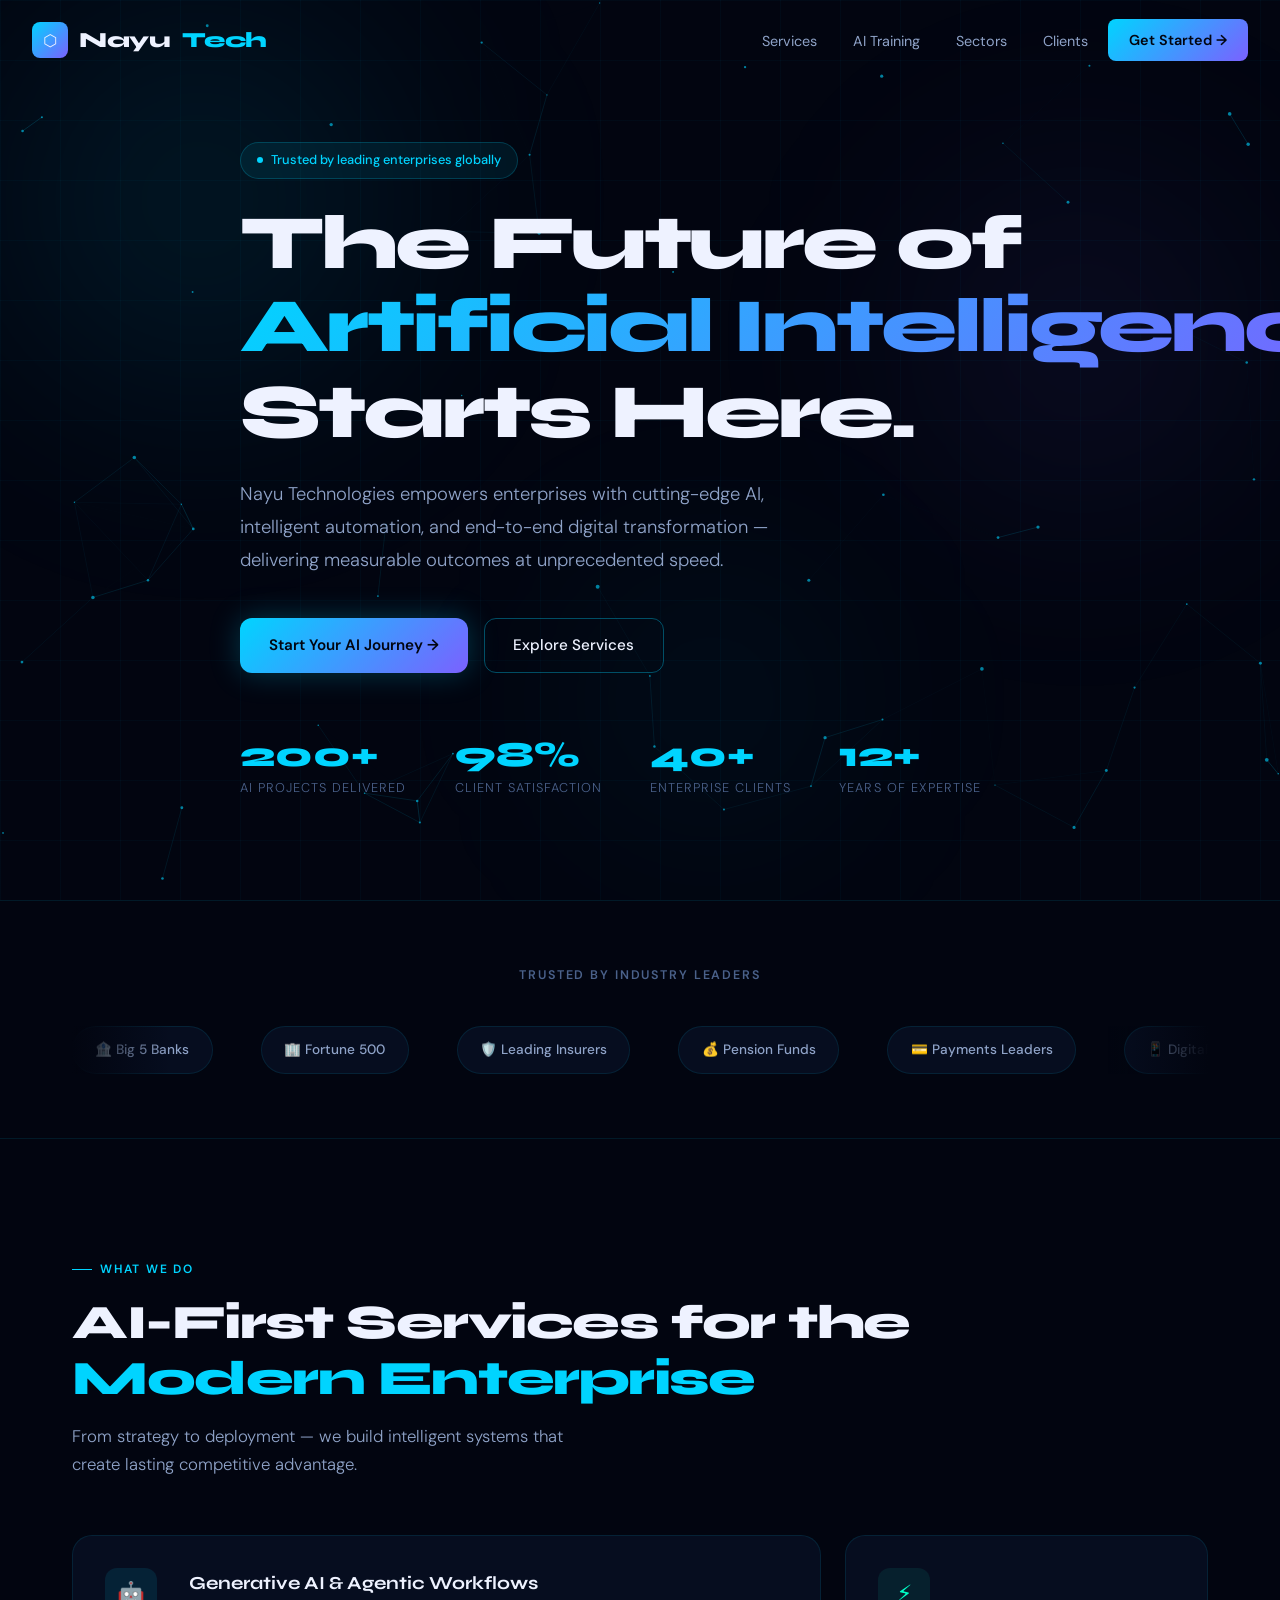
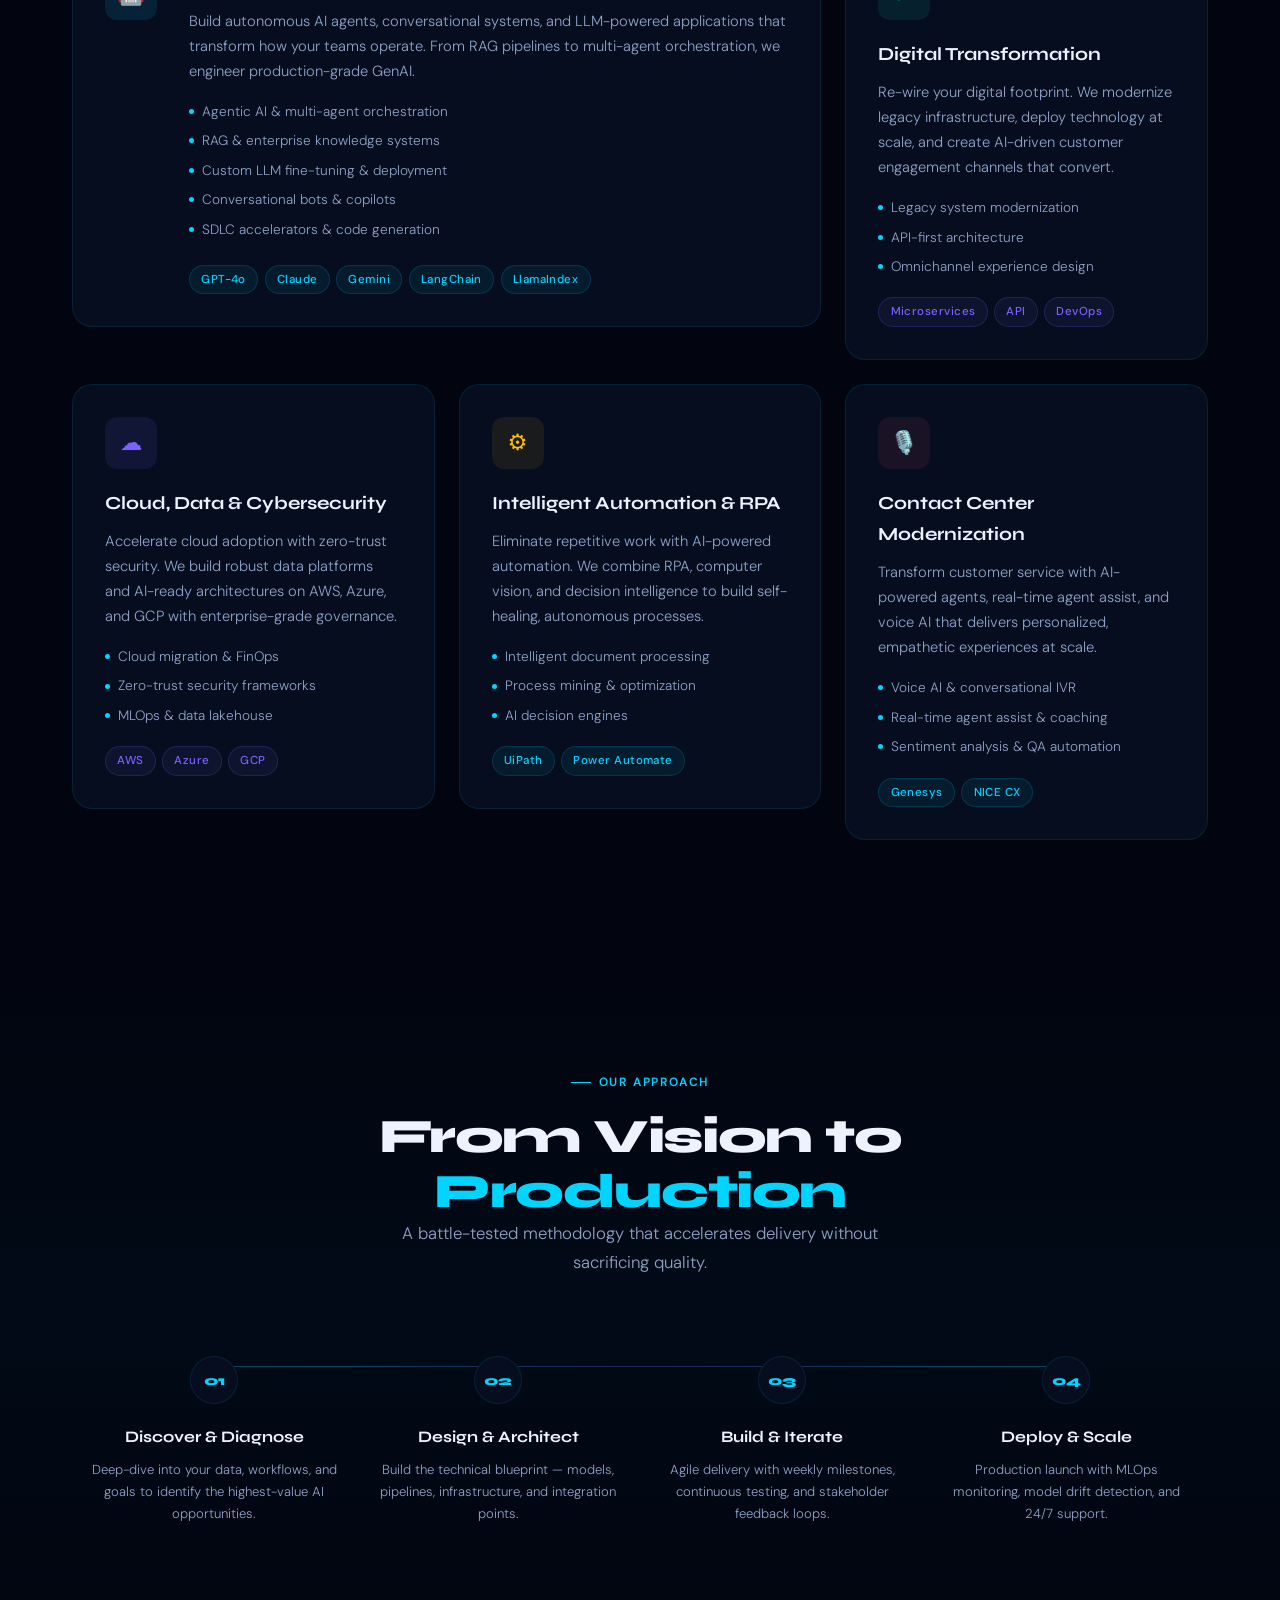
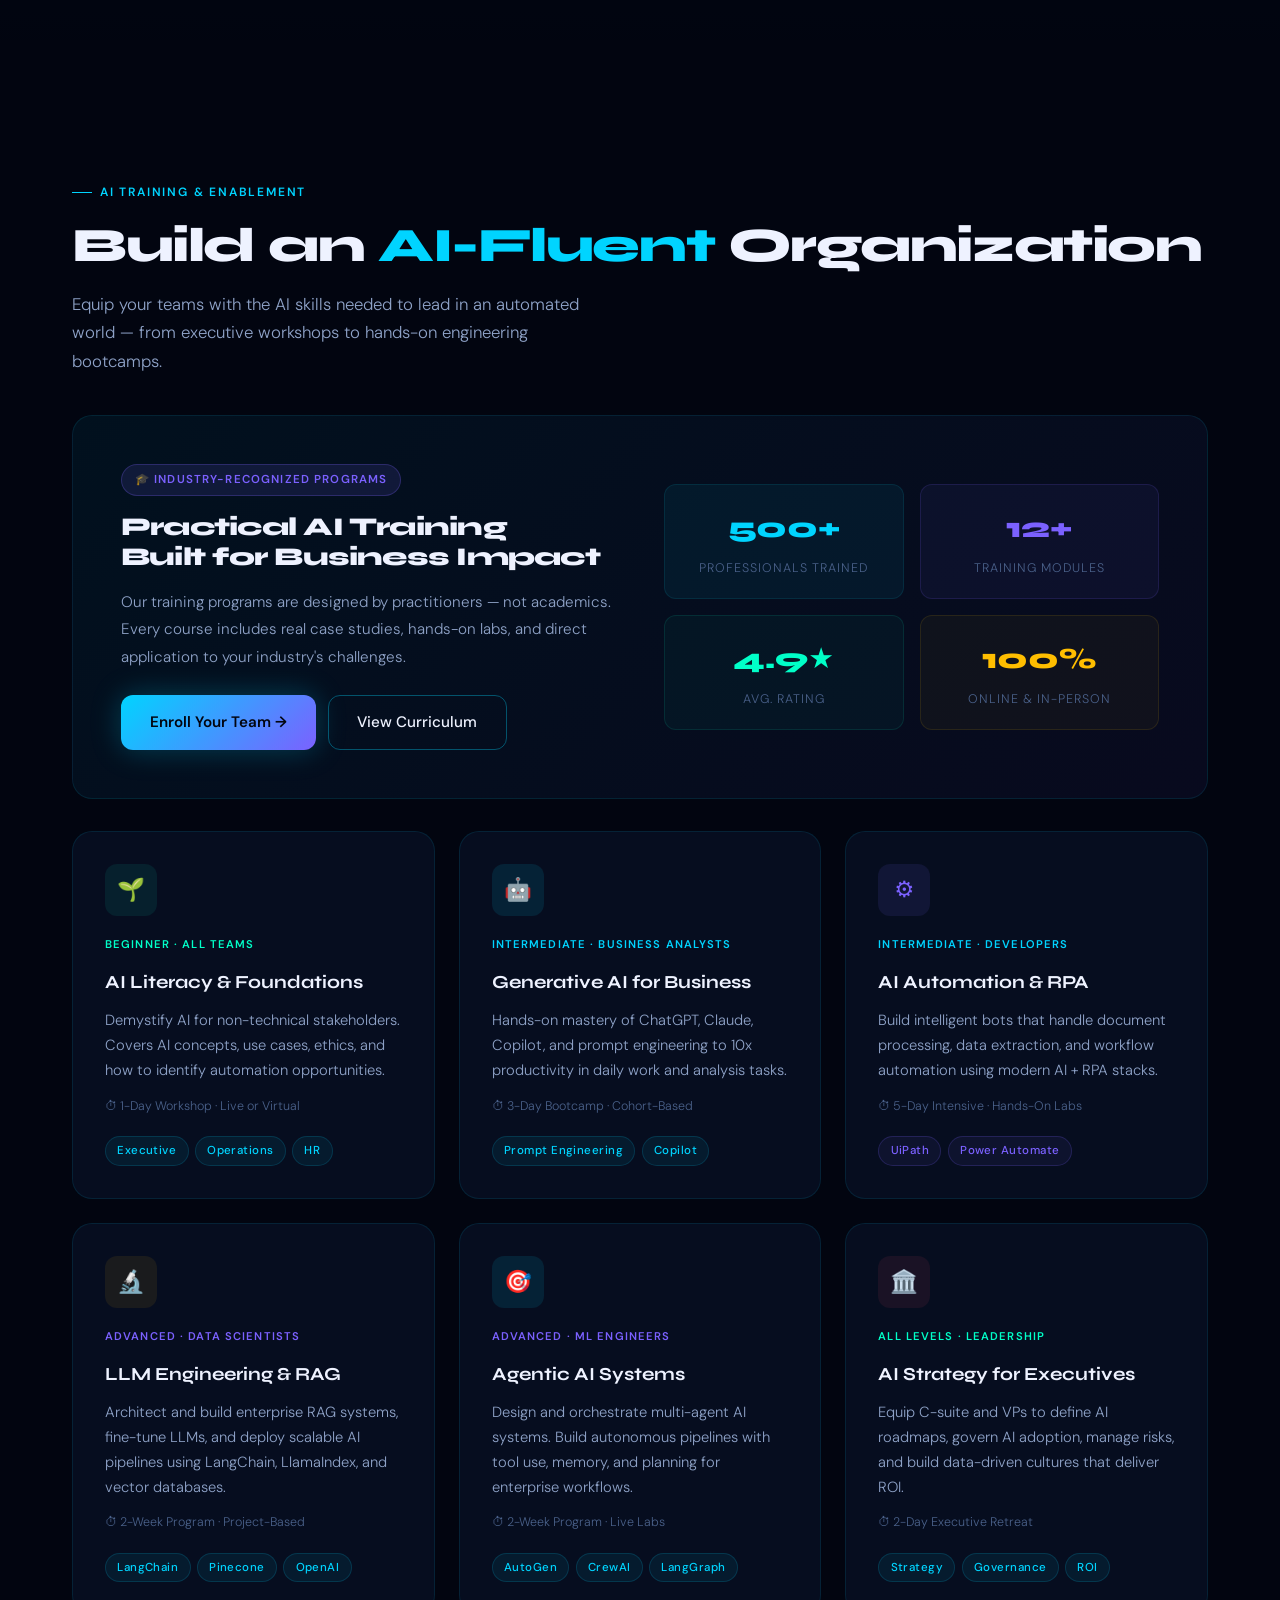
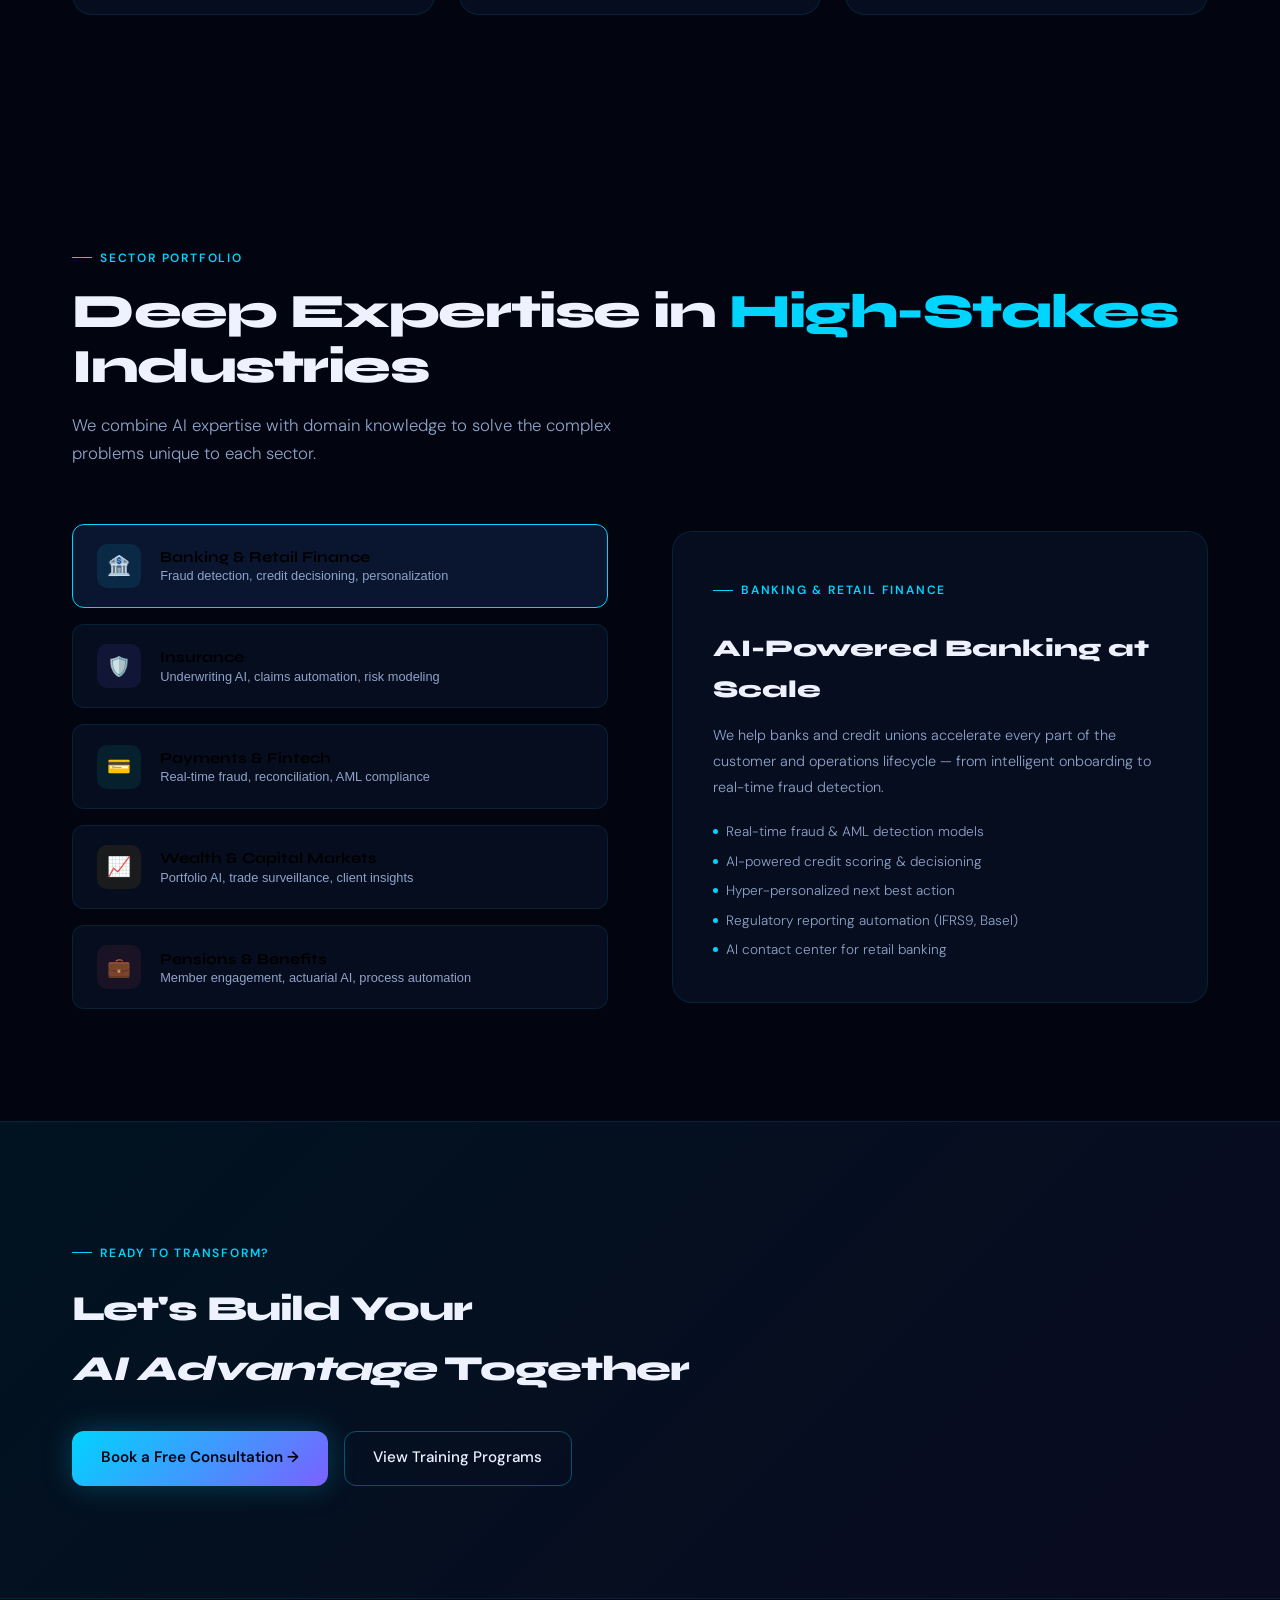
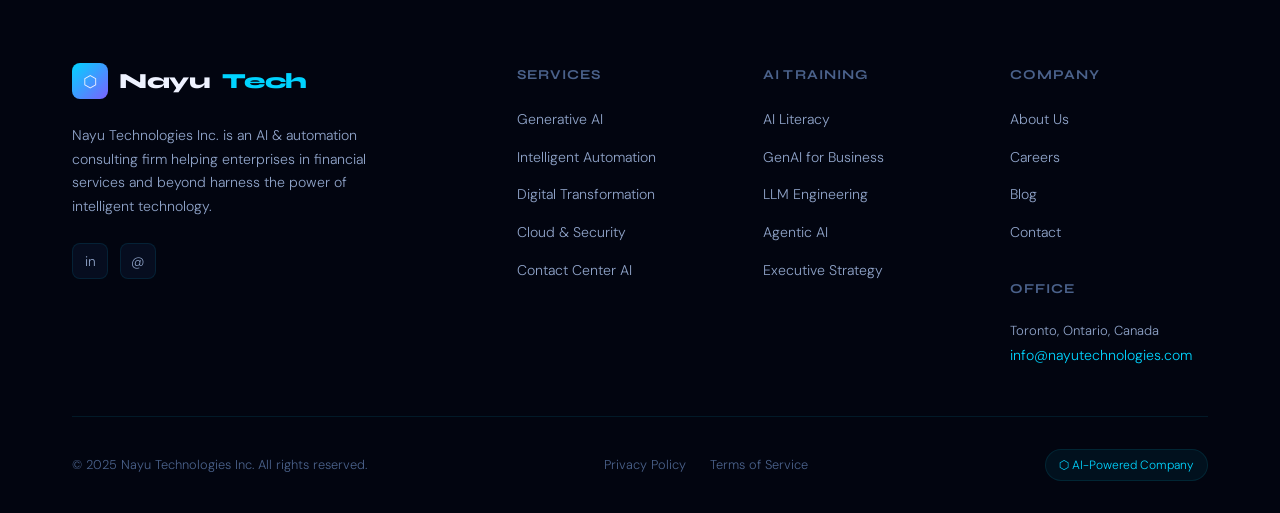
==== index.html @ dd6feed2 "Stabilize hero typewriter layout. Reserve slot width for rotating phrases, remeasure on fonts ready " ====
<!DOCTYPE html>
<html lang="en">
<head>
  <meta charset="UTF-8" />
  <meta name="viewport" content="width=device-width, initial-scale=1.0" />
  <title>Nayu Technologies Inc. — AI &amp; Automation Consulting</title>
  <meta name="description" content="Nayu Technologies Inc. — Accelerating businesses with AI, automation, and digital transformation across finance, insurance, and enterprise." />
  <link rel="preconnect" href="https://fonts.googleapis.com" />
  <link rel="preconnect" href="https://fonts.gstatic.com" crossorigin />
  <link rel="stylesheet" href="https://fonts.googleapis.com/css2?family=Syne:wght@400;600;700;800&amp;family=DM+Sans:ital,opsz,wght@0,9..40,300;0,9..40,400;0,9..40,500;1,9..40,300&amp;display=optional" />
  <link rel="stylesheet" href="css/style.css" />
  <link rel="icon" href="data:image/svg+xml,<svg xmlns='http://www.w3.org/2000/svg' viewBox='0 0 100 100'><rect width='100' height='100' rx='20' fill='%2300d4ff'/><text y='.9em' font-size='70' x='10'>N</text></svg>" />
</head>
<body>

<!-- ═══════════════ NAVBAR ═══════════════ -->
<nav class="navbar" id="navbar">
  <a href="index.html" class="nav-logo">
    <div class="nav-logo-icon">⬡</div>
    Nayu<span>Tech</span>
  </a>

  <ul class="nav-links">
    <li><a href="#services">Services</a></li>
    <li><a href="#training">AI Training</a></li>
    <li><a href="#sectors">Sectors</a></li>
    <li><a href="#clients">Clients</a></li>
    <li><a href="pages/contact.html" class="nav-cta btn">Get Started →</a></li>
  </ul>

  <div class="nav-hamburger" id="hamburger" role="button" tabindex="0" aria-label="Open menu" aria-controls="mobile-menu" aria-expanded="false">
    <span></span><span></span><span></span>
  </div>
</nav>

<!-- Mobile Menu -->
<div class="mobile-menu" id="mobile-menu" aria-hidden="true">
  <span class="mobile-close" id="mobile-close" role="button" tabindex="0" aria-label="Close menu">✕</span>
  <a href="#services">Services</a>
  <a href="#training">AI Training</a>
  <a href="#sectors">Sectors</a>
  <a href="#clients">Clients</a>
  <a href="pages/contact.html" style="color: var(--accent)">Get Started →</a>
</div>

<!-- ═══════════════ HERO ═══════════════ -->
<section class="hero" id="home">
  <canvas id="particles-canvas"></canvas>
  <div class="hero-orb hero-orb-1"></div>
  <div class="hero-orb hero-orb-2"></div>
  <div class="hero-orb hero-orb-3"></div>

  <div class="container">
    <div class="hero-content">
      <div class="hero-badge">
        <span class="hero-badge-dot"></span>
        Trusted by leading enterprises globally
      </div>

      <h1 class="hero-title">
        <span class="line">The Future of</span>
        <span class="line hero-typed-line">
          <span class="hero-typed-slot">
            <span class="gradient-text" id="typed-text">Artificial Intelligence</span>
          </span>
        </span>
        <span class="line">Starts Here.</span>
      </h1>

      <p class="hero-subtitle">
        Nayu Technologies empowers enterprises with cutting-edge AI, intelligent automation, and end-to-end digital transformation — delivering measurable outcomes at unprecedented speed.
      </p>

      <div class="hero-actions">
        <a href="pages/contact.html" class="btn btn-primary">Start Your AI Journey →</a>
        <a href="#services" class="btn btn-outline">Explore Services</a>
      </div>

      <div class="hero-stats">
        <div>
          <div class="hero-stat-value" data-count="200+">0</div>
          <div class="hero-stat-label">AI Projects Delivered</div>
        </div>
        <div>
          <div class="hero-stat-value" data-count="98%">0</div>
          <div class="hero-stat-label">Client Satisfaction</div>
        </div>
        <div>
          <div class="hero-stat-value" data-count="40+">0</div>
          <div class="hero-stat-label">Enterprise Clients</div>
        </div>
        <div>
          <div class="hero-stat-value" data-count="12+">0</div>
          <div class="hero-stat-label">Years of Expertise</div>
        </div>
      </div>
    </div>
  </div>
</section>

<!-- ═══════════════ CLIENTS MARQUEE ═══════════════ -->
<section class="clients-section" id="clients">
  <div class="container">
    <p class="clients-label">Trusted by industry leaders</p>
    <div class="clients-track-wrapper">
      <div class="clients-track">
        <div class="client-pill">🏦 Big 5 Banks</div>
        <div class="client-pill">🏢 Fortune 500</div>
        <div class="client-pill">🛡️ Leading Insurers</div>
        <div class="client-pill">💰 Pension Funds</div>
        <div class="client-pill">💳 Payments Leaders</div>
        <div class="client-pill">📱 Digital Banks</div>
        <div class="client-pill">📈 Capital Markets</div>
        <div class="client-pill">🌐 Wealth Managers</div>
        <!-- Duplicate for infinite loop -->
        <div class="client-pill">🏦 Big 5 Banks</div>
        <div class="client-pill">🏢 Fortune 500</div>
        <div class="client-pill">🛡️ Leading Insurers</div>
        <div class="client-pill">💰 Pension Funds</div>
        <div class="client-pill">💳 Payments Leaders</div>
        <div class="client-pill">📱 Digital Banks</div>
        <div class="client-pill">📈 Capital Markets</div>
        <div class="client-pill">🌐 Wealth Managers</div>
      </div>
    </div>
  </div>
</section>

<!-- ═══════════════ SERVICES ═══════════════ -->
<section class="section-pad" id="services">
  <div class="container">
    <div class="reveal">
      <div class="section-label">What We Do</div>
      <h2 class="section-title">AI-First Services for the<br><em>Modern Enterprise</em></h2>
      <p class="section-sub">From strategy to deployment — we build intelligent systems that create lasting competitive advantage.</p>
    </div>

    <div class="services-grid">

      <!-- Generative AI — wide -->
      <div class="card service-card-wide reveal reveal-delay-1">
        <div class="card-icon card-icon-blue">🤖</div>
        <div class="card-content">
          <h3>Generative AI &amp; Agentic Workflows</h3>
          <p>Build autonomous AI agents, conversational systems, and LLM-powered applications that transform how your teams operate. From RAG pipelines to multi-agent orchestration, we engineer production-grade GenAI.</p>
          <div class="service-features">
            <div class="service-feature">Agentic AI &amp; multi-agent orchestration</div>
            <div class="service-feature">RAG &amp; enterprise knowledge systems</div>
            <div class="service-feature">Custom LLM fine-tuning &amp; deployment</div>
            <div class="service-feature">Conversational bots &amp; copilots</div>
            <div class="service-feature">SDLC accelerators &amp; code generation</div>
          </div>
          <div class="card-tags" style="margin-top:1.5rem">
            <span class="tag">GPT-4o</span>
            <span class="tag">Claude</span>
            <span class="tag">Gemini</span>
            <span class="tag">LangChain</span>
            <span class="tag">LlamaIndex</span>
          </div>
        </div>
      </div>

      <!-- Digital Transformation -->
      <div class="card service-card-main reveal reveal-delay-2">
        <div class="card-icon card-icon-teal">⚡</div>
        <h3>Digital Transformation</h3>
        <p>Re-wire your digital footprint. We modernize legacy infrastructure, deploy technology at scale, and create AI-driven customer engagement channels that convert.</p>
        <div class="service-features" style="margin-top:1rem">
          <div class="service-feature">Legacy system modernization</div>
          <div class="service-feature">API-first architecture</div>
          <div class="service-feature">Omnichannel experience design</div>
        </div>
        <div class="card-tags">
          <span class="tag tag-purple">Microservices</span>
          <span class="tag tag-purple">API</span>
          <span class="tag tag-purple">DevOps</span>
        </div>
      </div>

      <!-- Cloud & Cybersecurity -->
      <div class="card service-card-main reveal reveal-delay-1">
        <div class="card-icon card-icon-purple">☁️</div>
        <h3>Cloud, Data &amp; Cybersecurity</h3>
        <p>Accelerate cloud adoption with zero-trust security. We build robust data platforms and AI-ready architectures on AWS, Azure, and GCP with enterprise-grade governance.</p>
        <div class="service-features" style="margin-top:1rem">
          <div class="service-feature">Cloud migration &amp; FinOps</div>
          <div class="service-feature">Zero-trust security frameworks</div>
          <div class="service-feature">MLOps &amp; data lakehouse</div>
        </div>
        <div class="card-tags">
          <span class="tag tag-purple">AWS</span>
          <span class="tag tag-purple">Azure</span>
          <span class="tag tag-purple">GCP</span>
        </div>
      </div>

      <!-- Intelligent Automation -->
      <div class="card service-card-main reveal reveal-delay-2">
        <div class="card-icon card-icon-gold">⚙️</div>
        <h3>Intelligent Automation &amp; RPA</h3>
        <p>Eliminate repetitive work with AI-powered automation. We combine RPA, computer vision, and decision intelligence to build self-healing, autonomous processes.</p>
        <div class="service-features" style="margin-top:1rem">
          <div class="service-feature">Intelligent document processing</div>
          <div class="service-feature">Process mining &amp; optimization</div>
          <div class="service-feature">AI decision engines</div>
        </div>
        <div class="card-tags">
          <span class="tag">UiPath</span>
          <span class="tag">Power Automate</span>
        </div>
      </div>

      <!-- Contact Center -->
      <div class="card service-card-main reveal reveal-delay-3">
        <div class="card-icon card-icon-red">🎙️</div>
        <h3>Contact Center Modernization</h3>
        <p>Transform customer service with AI-powered agents, real-time agent assist, and voice AI that delivers personalized, empathetic experiences at scale.</p>
        <div class="service-features" style="margin-top:1rem">
          <div class="service-feature">Voice AI &amp; conversational IVR</div>
          <div class="service-feature">Real-time agent assist &amp; coaching</div>
          <div class="service-feature">Sentiment analysis &amp; QA automation</div>
        </div>
        <div class="card-tags">
          <span class="tag">Genesys</span>
          <span class="tag">NICE CX</span>
        </div>
      </div>

    </div>
  </div>
</section>

<!-- ═══════════════ HOW WE WORK ═══════════════ -->
<section class="section-pad" style="background: linear-gradient(180deg, transparent, rgba(0,212,255,0.03), transparent);">
  <div class="container">
    <div class="reveal" style="text-align:center; max-width:600px; margin:0 auto;">
      <div class="section-label">Our Approach</div>
      <h2 class="section-title">From Vision to <em>Production</em></h2>
      <p class="section-sub" style="margin:0 auto">A battle-tested methodology that accelerates delivery without sacrificing quality.</p>
    </div>

    <div class="process-steps">
      <div class="process-step reveal reveal-delay-1">
        <div class="process-num">01</div>
        <h4>Discover &amp; Diagnose</h4>
        <p>Deep-dive into your data, workflows, and goals to identify the highest-value AI opportunities.</p>
      </div>
      <div class="process-step reveal reveal-delay-2">
        <div class="process-num">02</div>
        <h4>Design &amp; Architect</h4>
        <p>Build the technical blueprint — models, pipelines, infrastructure, and integration points.</p>
      </div>
      <div class="process-step reveal reveal-delay-3">
        <div class="process-num">03</div>
        <h4>Build &amp; Iterate</h4>
        <p>Agile delivery with weekly milestones, continuous testing, and stakeholder feedback loops.</p>
      </div>
      <div class="process-step reveal reveal-delay-4">
        <div class="process-num">04</div>
        <h4>Deploy &amp; Scale</h4>
        <p>Production launch with MLOps monitoring, model drift detection, and 24/7 support.</p>
      </div>
    </div>
  </div>
</section>

<!-- ═══════════════ AI TRAINING ═══════════════ -->
<section class="section-pad" id="training">
  <div class="container">
    <div class="reveal">
      <div class="section-label">AI Training &amp; Enablement</div>
      <h2 class="section-title">Build an <em>AI-Fluent</em> Organization</h2>
      <p class="section-sub">Equip your teams with the AI skills needed to lead in an automated world — from executive workshops to hands-on engineering bootcamps.</p>
    </div>

    <div class="training-hero reveal" style="margin-top:2.5rem">
      <div>
        <div class="training-tag">🎓 Industry-Recognized Programs</div>
        <h3 style="font-family: var(--font-display); font-size: 1.6rem; font-weight: 800; line-height: 1.2; letter-spacing: -0.03em; margin-bottom: 1rem;">
          Practical AI Training<br>Built for Business Impact
        </h3>
        <p style="color: var(--text-secondary); font-size: 0.95rem; line-height: 1.8;">
          Our training programs are designed by practitioners — not academics. Every course includes real case studies, hands-on labs, and direct application to your industry's challenges.
        </p>
        <div style="margin-top:1.5rem; display:flex; gap:0.75rem; flex-wrap:wrap;">
          <a href="pages/contact.html" class="btn btn-primary">Enroll Your Team →</a>
          <a href="pages/training.html" class="btn btn-outline">View Curriculum</a>
        </div>
      </div>
      <div>
        <div style="display:grid; grid-template-columns:1fr 1fr; gap:1rem;">
          <div style="background:rgba(0,212,255,0.06); border:1px solid var(--border); border-radius:12px; padding:1.2rem; text-align:center;">
            <div style="font-size:1.8rem; font-family:var(--font-display); font-weight:800; color:var(--accent);">500+</div>
            <div style="font-size:0.78rem; color:var(--text-dim); text-transform:uppercase; letter-spacing:0.08em; margin-top:0.3rem;">Professionals Trained</div>
          </div>
          <div style="background:rgba(123,97,255,0.06); border:1px solid rgba(123,97,255,0.15); border-radius:12px; padding:1.2rem; text-align:center;">
            <div style="font-size:1.8rem; font-family:var(--font-display); font-weight:800; color:var(--accent-2);">12+</div>
            <div style="font-size:0.78rem; color:var(--text-dim); text-transform:uppercase; letter-spacing:0.08em; margin-top:0.3rem;">Training Modules</div>
          </div>
          <div style="background:rgba(0,255,200,0.04); border:1px solid rgba(0,255,200,0.1); border-radius:12px; padding:1.2rem; text-align:center;">
            <div style="font-size:1.8rem; font-family:var(--font-display); font-weight:800; color:#00ffc8;">4.9★</div>
            <div style="font-size:0.78rem; color:var(--text-dim); text-transform:uppercase; letter-spacing:0.08em; margin-top:0.3rem;">Avg. Rating</div>
          </div>
          <div style="background:rgba(255,190,0,0.04); border:1px solid rgba(255,190,0,0.1); border-radius:12px; padding:1.2rem; text-align:center;">
            <div style="font-size:1.8rem; font-family:var(--font-display); font-weight:800; color:#ffbe00;">100%</div>
            <div style="font-size:0.78rem; color:var(--text-dim); text-transform:uppercase; letter-spacing:0.08em; margin-top:0.3rem;">Online &amp; In-Person</div>
          </div>
        </div>
      </div>
    </div>

    <div class="training-grid">

      <div class="card training-card reveal reveal-delay-1">
        <div class="card-icon card-icon-teal">🌱</div>
        <div class="training-level level-beginner">Beginner · All Teams</div>
        <h3>AI Literacy &amp; Foundations</h3>
        <p>Demystify AI for non-technical stakeholders. Covers AI concepts, use cases, ethics, and how to identify automation opportunities.</p>
        <div class="training-duration">⏱ 1-Day Workshop · Live or Virtual</div>
        <div class="card-tags">
          <span class="tag">Executive</span>
          <span class="tag">Operations</span>
          <span class="tag">HR</span>
        </div>
      </div>

      <div class="card training-card reveal reveal-delay-2">
        <div class="card-icon card-icon-blue">🤖</div>
        <div class="training-level level-intermediate">Intermediate · Business Analysts</div>
        <h3>Generative AI for Business</h3>
        <p>Hands-on mastery of ChatGPT, Claude, Copilot, and prompt engineering to 10x productivity in daily work and analysis tasks.</p>
        <div class="training-duration">⏱ 3-Day Bootcamp · Cohort-Based</div>
        <div class="card-tags">
          <span class="tag">Prompt Engineering</span>
          <span class="tag">Copilot</span>
        </div>
      </div>

      <div class="card training-card reveal reveal-delay-3">
        <div class="card-icon card-icon-purple">⚙️</div>
        <div class="training-level level-intermediate">Intermediate · Developers</div>
        <h3>AI Automation &amp; RPA</h3>
        <p>Build intelligent bots that handle document processing, data extraction, and workflow automation using modern AI + RPA stacks.</p>
        <div class="training-duration">⏱ 5-Day Intensive · Hands-On Labs</div>
        <div class="card-tags">
          <span class="tag tag-purple">UiPath</span>
          <span class="tag tag-purple">Power Automate</span>
        </div>
      </div>

      <div class="card training-card reveal reveal-delay-1">
        <div class="card-icon card-icon-gold">🔬</div>
        <div class="training-level level-advanced">Advanced · Data Scientists</div>
        <h3>LLM Engineering &amp; RAG</h3>
        <p>Architect and build enterprise RAG systems, fine-tune LLMs, and deploy scalable AI pipelines using LangChain, LlamaIndex, and vector databases.</p>
        <div class="training-duration">⏱ 2-Week Program · Project-Based</div>
        <div class="card-tags">
          <span class="tag">LangChain</span>
          <span class="tag">Pinecone</span>
          <span class="tag">OpenAI</span>
        </div>
      </div>

      <div class="card training-card reveal reveal-delay-2">
        <div class="card-icon card-icon-blue">🎯</div>
        <div class="training-level level-advanced">Advanced · ML Engineers</div>
        <h3>Agentic AI Systems</h3>
        <p>Design and orchestrate multi-agent AI systems. Build autonomous pipelines with tool use, memory, and planning for enterprise workflows.</p>
        <div class="training-duration">⏱ 2-Week Program · Live Labs</div>
        <div class="card-tags">
          <span class="tag">AutoGen</span>
          <span class="tag">CrewAI</span>
          <span class="tag">LangGraph</span>
        </div>
      </div>

      <div class="card training-card reveal reveal-delay-3">
        <div class="card-icon card-icon-red">🏛️</div>
        <div class="training-level level-beginner">All Levels · Leadership</div>
        <h3>AI Strategy for Executives</h3>
        <p>Equip C-suite and VPs to define AI roadmaps, govern AI adoption, manage risks, and build data-driven cultures that deliver ROI.</p>
        <div class="training-duration">⏱ 2-Day Executive Retreat</div>
        <div class="card-tags">
          <span class="tag">Strategy</span>
          <span class="tag">Governance</span>
          <span class="tag">ROI</span>
        </div>
      </div>

    </div>
  </div>
</section>

<!-- ═══════════════ SECTORS ═══════════════ -->
<section class="section-pad" id="sectors">
  <div class="container">
    <div class="reveal">
      <div class="section-label">Sector Portfolio</div>
      <h2 class="section-title">Deep Expertise in <em>High-Stakes</em> Industries</h2>
      <p class="section-sub">We combine AI expertise with domain knowledge to solve the complex problems unique to each sector.</p>
    </div>

    <div class="sectors-wrapper">
      <div class="sector-list reveal reveal-delay-1">
        <button class="sector-item active" data-sector="banking" type="button" aria-controls="sector-banking">
          <div class="sector-icon card-icon-blue">🏦</div>
          <div class="sector-info">
            <h4>Banking &amp; Retail Finance</h4>
            <p>Fraud detection, credit decisioning, personalization</p>
          </div>
        </button>
        <button class="sector-item" data-sector="insurance" type="button" aria-controls="sector-insurance">
          <div class="sector-icon card-icon-purple">🛡️</div>
          <div class="sector-info">
            <h4>Insurance</h4>
            <p>Underwriting AI, claims automation, risk modeling</p>
          </div>
        </button>
        <button class="sector-item" data-sector="payments" type="button" aria-controls="sector-payments">
          <div class="sector-icon card-icon-teal">💳</div>
          <div class="sector-info">
            <h4>Payments &amp; Fintech</h4>
            <p>Real-time fraud, reconciliation, AML compliance</p>
          </div>
        </button>
        <button class="sector-item" data-sector="wealth" type="button" aria-controls="sector-wealth">
          <div class="sector-icon card-icon-gold">📈</div>
          <div class="sector-info">
            <h4>Wealth &amp; Capital Markets</h4>
            <p>Portfolio AI, trade surveillance, client insights</p>
          </div>
        </button>
        <button class="sector-item" data-sector="pension" type="button" aria-controls="sector-pension">
          <div class="sector-icon card-icon-red">💼</div>
          <div class="sector-info">
            <h4>Pensions &amp; Benefits</h4>
            <p>Member engagement, actuarial AI, process automation</p>
          </div>
        </button>
      </div>

      <div class="sector-detail reveal reveal-delay-2">
        <div class="sector-detail-content active" id="sector-banking">
          <div class="section-label">Banking &amp; Retail Finance</div>
          <h3 style="font-family:var(--font-display);font-size:1.5rem;font-weight:800;margin:0.8rem 0;">AI-Powered Banking at Scale</h3>
          <p style="color:var(--text-secondary);font-size:0.9rem;line-height:1.8;">We help banks and credit unions accelerate every part of the customer and operations lifecycle — from intelligent onboarding to real-time fraud detection.</p>
          <div class="service-features" style="margin-top:1.2rem">
            <div class="service-feature">Real-time fraud &amp; AML detection models</div>
            <div class="service-feature">AI-powered credit scoring &amp; decisioning</div>
            <div class="service-feature">Hyper-personalized next best action</div>
            <div class="service-feature">Regulatory reporting automation (IFRS9, Basel)</div>
            <div class="service-feature">AI contact center for retail banking</div>
          </div>
        </div>
        <div class="sector-detail-content" id="sector-insurance">
          <div class="section-label">Insurance</div>
          <h3 style="font-family:var(--font-display);font-size:1.5rem;font-weight:800;margin:0.8rem 0;">Smarter Underwriting &amp; Claims</h3>
          <p style="color:var(--text-secondary);font-size:0.9rem;line-height:1.8;">Transform the insurance value chain with AI that accelerates underwriting decisions, automates claims processing, and reduces loss ratios.</p>
          <div class="service-features" style="margin-top:1.2rem">
            <div class="service-feature">AI underwriting &amp; risk scoring engines</div>
            <div class="service-feature">Intelligent claims triage &amp; STP</div>
            <div class="service-feature">Document AI for policy &amp; claims docs</div>
            <div class="service-feature">Fraud detection &amp; anomaly models</div>
            <div class="service-feature">Customer self-service AI portals</div>
          </div>
        </div>
        <div class="sector-detail-content" id="sector-payments">
          <div class="section-label">Payments &amp; Fintech</div>
          <h3 style="font-family:var(--font-display);font-size:1.5rem;font-weight:800;margin:0.8rem 0;">Intelligent Payments Infrastructure</h3>
          <p style="color:var(--text-secondary);font-size:0.9rem;line-height:1.8;">From real-time payments to embedded finance — we help payment companies build the AI layer that powers next-gen financial experiences.</p>
          <div class="service-features" style="margin-top:1.2rem">
            <div class="service-feature">Real-time transaction fraud ML models</div>
            <div class="service-feature">Automated reconciliation &amp; exception mgmt</div>
            <div class="service-feature">AML transaction monitoring AI</div>
            <div class="service-feature">Smart routing optimization</div>
            <div class="service-feature">Open banking API &amp; embedded finance</div>
          </div>
        </div>
        <div class="sector-detail-content" id="sector-wealth">
          <div class="section-label">Wealth &amp; Capital Markets</div>
          <h3 style="font-family:var(--font-display);font-size:1.5rem;font-weight:800;margin:0.8rem 0;">AI-Driven Investment Intelligence</h3>
          <p style="color:var(--text-secondary);font-size:0.9rem;line-height:1.8;">Unlock alpha and operational efficiency with AI across the investment lifecycle — from research to reporting.</p>
          <div class="service-features" style="margin-top:1.2rem">
            <div class="service-feature">Portfolio analytics &amp; AI advisors</div>
            <div class="service-feature">Trade surveillance &amp; market abuse detection</div>
            <div class="service-feature">AI-generated investment research</div>
            <div class="service-feature">Client segmentation &amp; CLV models</div>
            <div class="service-feature">Regulatory &amp; compliance AI</div>
          </div>
        </div>
        <div class="sector-detail-content" id="sector-pension">
          <div class="section-label">Pensions &amp; Benefits</div>
          <h3 style="font-family:var(--font-display);font-size:1.5rem;font-weight:800;margin:0.8rem 0;">Modernizing Pension Administration</h3>
          <p style="color:var(--text-secondary);font-size:0.9rem;line-height:1.8;">Help pension funds and benefit administrators deliver better member outcomes with AI-powered engagement and process automation.</p>
          <div class="service-features" style="margin-top:1.2rem">
            <div class="service-feature">Member chatbots &amp; self-service AI</div>
            <div class="service-feature">Actuarial data &amp; AI modeling</div>
            <div class="service-feature">Benefits administration automation</div>
            <div class="service-feature">Document digitization &amp; processing</div>
            <div class="service-feature">Regulatory reporting automation</div>
          </div>
        </div>
      </div>
    </div>
  </div>
</section>

<!-- ═══════════════ CTA BAND ═══════════════ -->
<section class="cta-band section-pad">
  <div class="container">
    <div class="cta-band-inner reveal">
      <div>
        <div class="section-label">Ready to Transform?</div>
        <h2 class="cta-band-title">Let's Build Your<br><em>AI Advantage</em> Together</h2>
      </div>
      <div style="display:flex; gap:1rem; flex-wrap:wrap;">
        <a href="pages/contact.html" class="btn btn-primary">Book a Free Consultation →</a>
        <a href="pages/training.html" class="btn btn-outline">View Training Programs</a>
      </div>
    </div>
  </div>
</section>

<!-- ═══════════════ FOOTER ═══════════════ -->
<footer class="footer">
  <div class="container">
    <div class="footer-grid">
      <div class="footer-brand">
        <a href="index.html" class="nav-logo" style="margin-bottom:0.5rem; display:inline-flex">
          <div class="nav-logo-icon">⬡</div>
          Nayu<span>Tech</span>
        </a>
        <p>Nayu Technologies Inc. is an AI &amp; automation consulting firm helping enterprises in financial services and beyond harness the power of intelligent technology.</p>
        <div class="footer-social">
          <a href="https://www.linkedin.com/company/nayutech" class="social-btn" title="LinkedIn" aria-label="LinkedIn" target="_blank" rel="noopener noreferrer">in</a>
          <a href="mailto:info@nayutechnologies.com" class="social-btn" title="Email" aria-label="Email">@</a>
        </div>
      </div>

      <div class="footer-col">
        <h5>Services</h5>
        <ul>
          <li><a href="#services">Generative AI</a></li>
          <li><a href="#services">Intelligent Automation</a></li>
          <li><a href="#services">Digital Transformation</a></li>
          <li><a href="#services">Cloud &amp; Security</a></li>
          <li><a href="#services">Contact Center AI</a></li>
        </ul>
      </div>

      <div class="footer-col">
        <h5>AI Training</h5>
        <ul>
          <li><a href="pages/training.html">AI Literacy</a></li>
          <li><a href="pages/training.html">GenAI for Business</a></li>
          <li><a href="pages/training.html">LLM Engineering</a></li>
          <li><a href="pages/training.html">Agentic AI</a></li>
          <li><a href="pages/training.html">Executive Strategy</a></li>
        </ul>
      </div>

      <div class="footer-col">
        <h5>Company</h5>
        <ul>
          <li><a href="pages/contact.html">About Us</a></li>
          <li><a href="pages/contact.html">Careers</a></li>
          <li><a href="pages/training.html">Blog</a></li>
          <li><a href="pages/contact.html">Contact</a></li>
        </ul>
        <div style="margin-top:2rem">
          <h5>Office</h5>
          <p style="font-size:0.82rem; color:var(--text-secondary); line-height:1.8; margin-top:0.5rem">
            Toronto, Ontario, Canada<br>
            <a href="mailto:info@nayutechnologies.com" style="color:var(--accent)">info@nayutechnologies.com</a>
          </p>
        </div>
      </div>
    </div>

    <div class="footer-bottom">
      <span>© 2025 Nayu Technologies Inc. All rights reserved.</span>
      <div style="display:flex; gap:1.5rem;">
        <a href="pages/contact.html">Privacy Policy</a>
        <a href="pages/contact.html">Terms of Service</a>
      </div>
      <div class="footer-badge">⬡ AI-Powered Company</div>
    </div>
  </div>
</footer>

<script src="js/main.js"></script>
</body>
</html>
---- css/style.css ----
/* Web fonts load from each page <head> (preconnect + link) to avoid @import delay and reduce layout shift. */

/* ============================
   DESIGN SYSTEM
============================ */
:root {
  --bg-deep:       #020510;
  --bg-card:       #060d1f;
  --bg-card-hover: #0a1530;
  --navy:          #050d22;
  --blue-dim:      #0a1f4e;
  --accent:        #00d4ff;
  --accent-2:      #7b61ff;
  --accent-glow:   rgba(0, 212, 255, 0.18);
  --accent-2-glow: rgba(123, 97, 255, 0.18);
  --text-primary:  #eef2ff;
  --text-secondary:#8fa3c8;
  --text-dim:      #4a618a;
  --border:        rgba(0, 212, 255, 0.1);
  --border-hover:  rgba(0, 212, 255, 0.35);
  --font-display:  'Syne', system-ui, 'Segoe UI', sans-serif;
  --font-body:     'DM Sans', system-ui, 'Segoe UI', Roboto, sans-serif;
  --radius:        12px;
  --radius-lg:     20px;
  --transition:    0.35s cubic-bezier(0.4, 0, 0.2, 1);
}

/* ============================
   RESET & BASE
============================ */
*, *::before, *::after { box-sizing: border-box; margin: 0; padding: 0; }

html { scroll-behavior: smooth; font-size: 16px; }

body {
  background: var(--bg-deep);
  color: var(--text-primary);
  font-family: var(--font-body);
  font-weight: 300;
  line-height: 1.7;
  overflow-x: hidden;
}

a { text-decoration: none; color: inherit; }
img { max-width: 100%; display: block; }
ul { list-style: none; }

a:focus-visible,
button:focus-visible,
.nav-hamburger:focus-visible,
.mobile-close:focus-visible,
.sector-item:focus-visible {
  outline: 2px solid var(--accent);
  outline-offset: 3px;
}

/* ============================
   GRID NOISE BACKGROUND
============================ */
body::before {
  content: '';
  position: fixed;
  inset: 0;
  background-image:
    linear-gradient(rgba(0,212,255,0.03) 1px, transparent 1px),
    linear-gradient(90deg, rgba(0,212,255,0.03) 1px, transparent 1px);
  background-size: 60px 60px;
  pointer-events: none;
  z-index: 0;
}

/* ============================
   SCROLLBAR
============================ */
::-webkit-scrollbar { width: 5px; }
::-webkit-scrollbar-track { background: var(--bg-deep); }
::-webkit-scrollbar-thumb { background: var(--accent); border-radius: 99px; }

/* ============================
   NAVBAR
============================ */
.navbar {
  position: fixed;
  top: 0; left: 0; right: 0;
  z-index: 1000;
  padding: 1.2rem 2rem;
  display: flex;
  align-items: center;
  justify-content: space-between;
  transition: var(--transition);
}

.navbar.scrolled {
  background: rgba(2, 5, 16, 0.92);
  backdrop-filter: blur(20px);
  border-bottom: 1px solid var(--border);
  padding: 0.9rem 2rem;
}

.nav-logo {
  display: flex;
  align-items: center;
  gap: 0.7rem;
  font-family: var(--font-display);
  font-weight: 800;
  font-size: 1.35rem;
  letter-spacing: -0.02em;
}

.nav-logo-icon {
  width: 36px; height: 36px;
  background: linear-gradient(135deg, var(--accent), var(--accent-2));
  border-radius: 8px;
  display: flex;
  align-items: center;
  justify-content: center;
  font-size: 1rem;
  flex-shrink: 0;
}

.nav-logo span { color: var(--accent); }

.nav-links {
  display: flex;
  align-items: center;
  gap: 0.25rem;
}

.nav-links a {
  padding: 0.5rem 1rem;
  font-size: 0.9rem;
  font-weight: 400;
  color: var(--text-secondary);
  border-radius: 8px;
  transition: var(--transition);
  position: relative;
}

.nav-links a:hover { color: var(--text-primary); background: rgba(255,255,255,0.05); }

.nav-cta {
  background: linear-gradient(135deg, var(--accent), var(--accent-2));
  color: var(--bg-deep) !important;
  font-weight: 600 !important;
  padding: 0.55rem 1.3rem !important;
  border-radius: 8px !important;
}

.nav-cta:hover { opacity: 0.9; transform: translateY(-1px); }

.nav-hamburger {
  display: none;
  flex-direction: column;
  gap: 5px;
  cursor: pointer;
  padding: 8px;
}

.nav-hamburger span {
  display: block;
  width: 24px; height: 2px;
  background: var(--text-primary);
  border-radius: 2px;
  transition: var(--transition);
}

/* ============================
   MOBILE MENU
============================ */
.mobile-menu {
  display: none;
  position: fixed;
  inset: 0;
  background: rgba(2, 5, 16, 0.98);
  backdrop-filter: blur(20px);
  z-index: 999;
  flex-direction: column;
  align-items: center;
  justify-content: center;
  gap: 1.5rem;
}

.mobile-menu.open { display: flex; }
.mobile-menu a { font-family: var(--font-display); font-size: 1.8rem; font-weight: 700; color: var(--text-secondary); transition: var(--transition); }
.mobile-menu a:hover { color: var(--accent); }
.mobile-close { position: absolute; top: 1.5rem; right: 1.5rem; font-size: 2rem; cursor: pointer; color: var(--text-secondary); }

/* ============================
   SECTIONS
============================ */
section { position: relative; z-index: 1; }

.container {
  max-width: 1200px;
  margin: 0 auto;
  padding: 0 2rem;
}

.section-pad { padding: 7rem 0; }

.section-label {
  display: inline-flex;
  align-items: center;
  gap: 0.5rem;
  font-size: 0.75rem;
  font-weight: 600;
  letter-spacing: 0.15em;
  text-transform: uppercase;
  color: var(--accent);
  margin-bottom: 1rem;
}

.section-label::before {
  content: '';
  display: block;
  width: 20px; height: 1px;
  background: var(--accent);
}

.section-title {
  font-family: var(--font-display);
  font-size: clamp(2rem, 4vw, 3rem);
  font-weight: 800;
  line-height: 1.15;
  letter-spacing: -0.03em;
}

.section-title em { font-style: normal; color: var(--accent); }

.section-sub {
  color: var(--text-secondary);
  font-size: 1.05rem;
  max-width: 540px;
  margin-top: 1rem;
}

/* ============================
   HERO
============================ */
.hero {
  position: relative;
  box-sizing: border-box;
  display: flex;
  align-items: center;
  padding-top: 5rem;
  padding-bottom: 2.5rem;
  overflow: hidden;
  /* Fixed viewport height: svh stays stable when mobile chrome shows/hides */
  min-height: 100vh;
  min-height: 100svh;
  height: 100vh;
  height: 100svh;
}

.hero-orb {
  position: absolute;
  border-radius: 50%;
  filter: blur(100px);
  pointer-events: none;
  animation: orb-pulse 8s ease-in-out infinite;
}

.hero-orb-1 {
  width: 600px; height: 600px;
  background: radial-gradient(circle, rgba(0,212,255,0.12) 0%, transparent 70%);
  top: -100px; left: -100px;
  animation-delay: 0s;
}

.hero-orb-2 {
  width: 500px; height: 500px;
  background: radial-gradient(circle, rgba(123,97,255,0.1) 0%, transparent 70%);
  top: 10%; right: -50px;
  animation-delay: -4s;
}

.hero-orb-3 {
  width: 400px; height: 400px;
  background: radial-gradient(circle, rgba(0,212,255,0.07) 0%, transparent 70%);
  bottom: 0; left: 40%;
  animation-delay: -2s;
}

@keyframes orb-pulse {
  0%, 100% { transform: scale(1) translate(0, 0); opacity: 1; }
  50% { transform: scale(1.15) translate(20px, -20px); opacity: 0.7; }
}

.hero-content {
  position: relative;
  z-index: 2;
  max-width: 800px;
}

.hero-badge {
  display: inline-flex;
  align-items: center;
  gap: 0.5rem;
  background: rgba(0,212,255,0.08);
  border: 1px solid rgba(0,212,255,0.2);
  padding: 0.4rem 1rem;
  border-radius: 99px;
  font-size: 0.8rem;
  font-weight: 500;
  color: var(--accent);
  margin-bottom: 1.5rem;
  animation: fadeUp 0.6s ease both;
}

.hero-badge-dot {
  width: 6px; height: 6px;
  background: var(--accent);
  border-radius: 50%;
  animation: blink 1.5s ease-in-out infinite;
}

@keyframes blink { 0%, 100% { opacity: 1; } 50% { opacity: 0.2; } }

.hero-title {
  font-family: var(--font-display);
  font-size: clamp(2.8rem, 6vw, 5.2rem);
  font-weight: 800;
  line-height: 1.08;
  letter-spacing: -0.04em;
  animation: fadeUp 0.6s ease 0.1s both;
}

.hero-title .line { display: block; }

/* Reserve space for rotating hero phrase so layout does not jump */
.hero-typed-line { min-height: 1.12em; }

.hero-typed-slot {
  display: inline-block;
  max-width: 100%;
  vertical-align: top;
  white-space: nowrap;
  box-sizing: border-box;
}

.hero-title .gradient-text {
  background: linear-gradient(135deg, var(--accent) 0%, var(--accent-2) 100%);
  -webkit-background-clip: text;
  -webkit-text-fill-color: transparent;
  background-clip: text;
}

@media (max-width: 540px) {
  .hero-typed-slot {
    white-space: normal;
    min-height: 2.35em;
  }
}

.hero-subtitle {
  font-size: 1.15rem;
  color: var(--text-secondary);
  margin: 1.5rem 0 2.5rem;
  max-width: 560px;
  line-height: 1.8;
  animation: fadeUp 0.6s ease 0.2s both;
}

.hero-actions {
  display: flex;
  gap: 1rem;
  flex-wrap: wrap;
  animation: fadeUp 0.6s ease 0.3s both;
}

.hero-stats {
  display: flex;
  gap: 3rem;
  margin-top: 4rem;
  animation: fadeUp 0.6s ease 0.4s both;
}

.hero-stat-value {
  font-family: var(--font-display);
  font-size: 2.2rem;
  font-weight: 800;
  color: var(--accent);
  line-height: 1;
}

.hero-stat-label {
  font-size: 0.8rem;
  color: var(--text-dim);
  margin-top: 0.3rem;
  text-transform: uppercase;
  letter-spacing: 0.08em;
}

/* Animated neural network visual */
.hero-visual {
  position: absolute;
  right: 0;
  top: 50%;
  transform: translateY(-50%);
  width: 500px;
  height: 500px;
  z-index: 1;
  opacity: 0.6;
}

/* ============================
   BUTTONS
============================ */
.btn {
  display: inline-flex;
  align-items: center;
  gap: 0.5rem;
  padding: 0.85rem 1.8rem;
  border-radius: var(--radius);
  font-family: var(--font-body);
  font-size: 0.95rem;
  font-weight: 500;
  cursor: pointer;
  transition: var(--transition);
  border: none;
  outline: none;
}

.btn-primary {
  background: linear-gradient(135deg, var(--accent), var(--accent-2));
  color: var(--bg-deep);
  font-weight: 600;
  box-shadow: 0 0 30px rgba(0,212,255,0.25);
}

.btn-primary:hover {
  transform: translateY(-2px);
  box-shadow: 0 0 50px rgba(0,212,255,0.4);
}

.btn-outline {
  background: transparent;
  color: var(--text-primary);
  border: 1px solid var(--border-hover);
}

.btn-outline:hover {
  background: rgba(255,255,255,0.05);
  transform: translateY(-2px);
}

/* ============================
   CARDS
============================ */
.card {
  background: var(--bg-card);
  border: 1px solid var(--border);
  border-radius: var(--radius-lg);
  padding: 2rem;
  transition: var(--transition);
  position: relative;
  overflow: hidden;
}

.card::before {
  content: '';
  position: absolute;
  top: 0; left: 0; right: 0;
  height: 1px;
  background: linear-gradient(90deg, transparent, var(--accent), transparent);
  opacity: 0;
  transition: var(--transition);
}

.card:hover {
  border-color: var(--border-hover);
  background: var(--bg-card-hover);
  transform: translateY(-4px);
  box-shadow: 0 20px 60px rgba(0,0,0,0.4), 0 0 40px rgba(0,212,255,0.06);
}

.card:hover::before { opacity: 1; }

.card-icon {
  width: 52px; height: 52px;
  border-radius: 12px;
  display: flex;
  align-items: center;
  justify-content: center;
  font-size: 1.4rem;
  margin-bottom: 1.2rem;
  flex-shrink: 0;
}

.card-icon-blue  { background: rgba(0,212,255,0.1);  color: var(--accent);  }
.card-icon-purple{ background: rgba(123,97,255,0.1); color: var(--accent-2); }
.card-icon-teal  { background: rgba(0,255,200,0.08); color: #00ffc8; }
.card-icon-gold  { background: rgba(255,190,0,0.08); color: #ffbe00; }
.card-icon-red   { background: rgba(255,80,100,0.08);color: #ff5064; }

.card h3 {
  font-family: var(--font-display);
  font-size: 1.15rem;
  font-weight: 700;
  margin-bottom: 0.6rem;
}

.card p { color: var(--text-secondary); font-size: 0.92rem; line-height: 1.7; }

.card-tags {
  display: flex;
  flex-wrap: wrap;
  gap: 0.4rem;
  margin-top: 1.2rem;
}

.tag {
  background: rgba(0,212,255,0.07);
  border: 1px solid rgba(0,212,255,0.15);
  color: var(--accent);
  font-size: 0.72rem;
  padding: 0.25rem 0.7rem;
  border-radius: 99px;
  font-weight: 500;
  letter-spacing: 0.04em;
}

.tag-purple {
  background: rgba(123,97,255,0.07);
  border-color: rgba(123,97,255,0.2);
  color: var(--accent-2);
}

/* ============================
   SERVICES GRID
============================ */
.services-grid {
  display: grid;
  grid-template-columns: repeat(3, 1fr);
  gap: 1.5rem;
  margin-top: 3.5rem;
  /* Keep cards at natural content height to avoid awkward stretching
     beside the wide feature card. */
  align-items: start;
}

.service-card-main {
  grid-column: span 1;
}

.service-card-wide {
  grid-column: span 2;
  display: flex;
  gap: 2rem;
  align-items: flex-start;
}

.service-card-wide .card-content { flex: 1; }

.service-features {
  margin-top: 1rem;
  display: flex;
  flex-direction: column;
  gap: 0.4rem;
}

.service-feature {
  display: flex;
  align-items: center;
  gap: 0.5rem;
  font-size: 0.85rem;
  color: var(--text-secondary);
}

.service-feature::before {
  content: '';
  width: 5px; height: 5px;
  background: var(--accent);
  border-radius: 50%;
  flex-shrink: 0;
}

/* ============================
   PROCESS / HOW WE WORK
============================ */
.process-steps {
  display: grid;
  grid-template-columns: repeat(4, 1fr);
  gap: 0;
  margin-top: 3.5rem;
  position: relative;
}

.process-steps::before {
  content: '';
  position: absolute;
  top: 2.1rem;
  left: calc(12.5% + 1rem);
  right: calc(12.5% + 1rem);
  height: 1px;
  background: linear-gradient(90deg, var(--accent), var(--accent-2), var(--accent));
  opacity: 0.3;
}

.process-step {
  text-align: center;
  padding: 1.5rem 1rem;
  position: relative;
}

.process-num {
  width: 48px; height: 48px;
  background: var(--bg-card);
  border: 1px solid var(--border);
  border-radius: 50%;
  display: flex;
  align-items: center;
  justify-content: center;
  font-family: var(--font-display);
  font-weight: 800;
  font-size: 0.85rem;
  color: var(--accent);
  margin: 0 auto 1.2rem;
  position: relative;
  z-index: 1;
  transition: var(--transition);
}

.process-step:hover .process-num {
  background: linear-gradient(135deg, var(--accent), var(--accent-2));
  color: var(--bg-deep);
  border-color: transparent;
  box-shadow: 0 0 30px rgba(0,212,255,0.4);
}

.process-step h4 {
  font-family: var(--font-display);
  font-size: 1rem;
  font-weight: 700;
  margin-bottom: 0.5rem;
}

.process-step p { font-size: 0.82rem; color: var(--text-secondary); }

/* ============================
   TRAINING MODULE
============================ */
.training-hero {
  background: linear-gradient(135deg, rgba(0,212,255,0.06), rgba(123,97,255,0.06));
  border: 1px solid var(--border);
  border-radius: var(--radius-lg);
  padding: 3rem;
  display: grid;
  grid-template-columns: 1fr 1fr;
  gap: 3rem;
  align-items: center;
  margin-bottom: 2rem;
}

.training-tag {
  display: inline-flex;
  align-items: center;
  gap: 0.4rem;
  background: rgba(123,97,255,0.12);
  border: 1px solid rgba(123,97,255,0.25);
  color: var(--accent-2);
  font-size: 0.72rem;
  font-weight: 600;
  letter-spacing: 0.1em;
  text-transform: uppercase;
  padding: 0.3rem 0.8rem;
  border-radius: 99px;
  margin-bottom: 1rem;
}

.training-grid {
  display: grid;
  grid-template-columns: repeat(3, 1fr);
  gap: 1.5rem;
  margin-top: 2rem;
}

.training-card {
  position: relative;
}

.training-level {
  font-size: 0.7rem;
  font-weight: 600;
  text-transform: uppercase;
  letter-spacing: 0.1em;
  margin-bottom: 0.8rem;
}

.level-beginner { color: #00ffc8; }
.level-intermediate { color: var(--accent); }
.level-advanced { color: var(--accent-2); }

.training-duration {
  display: flex;
  align-items: center;
  gap: 0.3rem;
  font-size: 0.78rem;
  color: var(--text-dim);
  margin-top: 0.8rem;
}

/* ============================
   SECTORS
============================ */
.sectors-wrapper {
  display: grid;
  grid-template-columns: 1fr 1fr;
  gap: 4rem;
  align-items: center;
  margin-top: 3.5rem;
}

.sector-list { display: flex; flex-direction: column; gap: 1rem; }

.sector-item {
  display: flex;
  align-items: center;
  gap: 1.2rem;
  padding: 1.2rem 1.5rem;
  background: var(--bg-card);
  border: 1px solid var(--border);
  border-radius: var(--radius);
  cursor: pointer;
  transition: var(--transition);
  width: 100%;
  text-align: left;
  appearance: none;
}

.sector-item:hover, .sector-item.active {
  border-color: var(--border-hover);
  background: var(--bg-card-hover);
}

.sector-item.active { border-color: var(--accent); }

.sector-icon {
  width: 44px; height: 44px;
  border-radius: 10px;
  display: flex;
  align-items: center;
  justify-content: center;
  font-size: 1.2rem;
  flex-shrink: 0;
}

.sector-info h4 { font-family: var(--font-display); font-size: 0.95rem; font-weight: 700; }
.sector-info p { font-size: 0.8rem; color: var(--text-secondary); margin-top: 0.15rem; }

.sector-detail {
  background: var(--bg-card);
  border: 1px solid var(--border);
  border-radius: var(--radius-lg);
  padding: 2.5rem;
  min-height: 320px;
}

.sector-detail-content { display: none; }
.sector-detail-content.active { display: block; }

/* ============================
   CLIENTS
============================ */
.clients-section {
  border-top: 1px solid var(--border);
  border-bottom: 1px solid var(--border);
  padding: 4rem 0;
}

.clients-label {
  text-align: center;
  font-size: 0.78rem;
  font-weight: 600;
  letter-spacing: 0.15em;
  text-transform: uppercase;
  color: var(--text-dim);
  margin-bottom: 2.5rem;
}

.clients-track-wrapper { overflow: hidden; position: relative; }

.clients-track-wrapper::before,
.clients-track-wrapper::after {
  content: '';
  position: absolute;
  top: 0; bottom: 0;
  width: 100px;
  z-index: 2;
}

.clients-track-wrapper::before { left: 0; background: linear-gradient(90deg, var(--bg-deep), transparent); }
.clients-track-wrapper::after  { right: 0; background: linear-gradient(-90deg, var(--bg-deep), transparent); }

.clients-track {
  display: flex;
  gap: 3rem;
  animation: scroll-left 28s linear infinite;
  width: max-content;
}

@keyframes scroll-left {
  from { transform: translateX(0); }
  to   { transform: translateX(-50%); }
}

.client-pill {
  display: flex;
  align-items: center;
  gap: 0.7rem;
  background: var(--bg-card);
  border: 1px solid var(--border);
  padding: 0.7rem 1.4rem;
  border-radius: 99px;
  white-space: nowrap;
  font-size: 0.85rem;
  font-weight: 500;
  color: var(--text-secondary);
  transition: var(--transition);
}

.client-pill:hover { border-color: var(--border-hover); color: var(--text-primary); }

/* ============================
   CTA BAND
============================ */
.cta-band {
  background: linear-gradient(135deg, rgba(0,212,255,0.07) 0%, rgba(123,97,255,0.07) 100%);
  border-top: 1px solid var(--border);
  border-bottom: 1px solid var(--border);
}

.cta-band-inner {
  display: flex;
  align-items: center;
  justify-content: space-between;
  gap: 2rem;
  flex-wrap: wrap;
}

.cta-band-title {
  font-family: var(--font-display);
  font-size: clamp(1.5rem, 3vw, 2.2rem);
  font-weight: 800;
  letter-spacing: -0.03em;
}

/* ============================
   FOOTER
============================ */
.footer {
  padding: 4rem 0 2rem;
}

.footer-grid {
  display: grid;
  grid-template-columns: 2fr 1fr 1fr 1fr;
  gap: 3rem;
  padding-bottom: 3rem;
  border-bottom: 1px solid var(--border);
}

.footer-brand p {
  color: var(--text-secondary);
  font-size: 0.88rem;
  margin: 1rem 0 1.5rem;
  max-width: 300px;
}

.footer-social {
  display: flex;
  gap: 0.75rem;
}

.social-btn {
  width: 36px; height: 36px;
  background: var(--bg-card);
  border: 1px solid var(--border);
  border-radius: 8px;
  display: flex;
  align-items: center;
  justify-content: center;
  font-size: 0.85rem;
  color: var(--text-secondary);
  transition: var(--transition);
  cursor: pointer;
}

.social-btn:hover {
  border-color: var(--border-hover);
  color: var(--accent);
  background: rgba(0,212,255,0.08);
}

.footer-col h5 {
  font-family: var(--font-display);
  font-size: 0.85rem;
  font-weight: 700;
  text-transform: uppercase;
  letter-spacing: 0.08em;
  color: var(--text-dim);
  margin-bottom: 1.2rem;
}

.footer-col ul { display: flex; flex-direction: column; gap: 0.65rem; }

.footer-col a {
  font-size: 0.88rem;
  color: var(--text-secondary);
  transition: var(--transition);
}

.footer-col a:hover { color: var(--accent); padding-left: 4px; }

.footer-bottom {
  display: flex;
  align-items: center;
  justify-content: space-between;
  padding-top: 2rem;
  font-size: 0.8rem;
  color: var(--text-dim);
  flex-wrap: wrap;
  gap: 1rem;
}

.footer-badge {
  display: flex;
  align-items: center;
  gap: 0.4rem;
  background: rgba(0,212,255,0.06);
  border: 1px solid var(--border);
  padding: 0.3rem 0.8rem;
  border-radius: 99px;
  font-size: 0.75rem;
  color: var(--accent);
}

/* ============================
   SCROLL ANIMATIONS
============================ */
.reveal {
  opacity: 0;
  transform: translateY(30px);
  transition: opacity 0.7s ease, transform 0.7s ease;
}

.reveal.visible {
  opacity: 1;
  transform: translateY(0);
}

.reveal-delay-1 { transition-delay: 0.1s; }
.reveal-delay-2 { transition-delay: 0.2s; }
.reveal-delay-3 { transition-delay: 0.3s; }
.reveal-delay-4 { transition-delay: 0.4s; }

@keyframes fadeUp {
  from { opacity: 0; transform: translateY(25px); }
  to   { opacity: 1; transform: translateY(0); }
}

/* ============================
   PARTICLES CANVAS
============================ */
#particles-canvas {
  position: absolute;
  inset: 0;
  pointer-events: none;
  z-index: 1;
}

/* ============================
   DIVIDER
============================ */
.divider {
  width: 60px; height: 3px;
  background: linear-gradient(90deg, var(--accent), var(--accent-2));
  border-radius: 99px;
  margin-top: 1.2rem;
  margin-bottom: 0.5rem;
}

/* ============================
   RESPONSIVE
============================ */
@media (max-width: 1024px) {
  .services-grid { grid-template-columns: 1fr 1fr; }
  .service-card-wide { grid-column: span 2; }
  .training-grid { grid-template-columns: 1fr 1fr; }
  .process-steps { grid-template-columns: 1fr 1fr; }
  .process-steps::before { display: none; }
  .footer-grid { grid-template-columns: 1fr 1fr; }
  .hero-visual { display: none; }
  .sectors-wrapper { grid-template-columns: 1fr; }
  .training-hero { grid-template-columns: 1fr; }
}

@media (max-width: 768px) {
  .nav-links { display: none; }
  .nav-hamburger { display: flex; }
  .services-grid { grid-template-columns: 1fr; }
  .service-card-wide { grid-column: span 1; flex-direction: column; }
  .training-grid { grid-template-columns: 1fr; }
  .process-steps { grid-template-columns: 1fr; }
  .footer-grid { grid-template-columns: 1fr; gap: 2rem; }
  .hero {
    height: auto;
    min-height: 100svh;
    min-height: 100vh;
    padding-top: 4.5rem;
    padding-bottom: 3rem;
  }
  .hero-stats { gap: 1.5rem; flex-wrap: wrap; }
  .cta-band-inner { flex-direction: column; text-align: center; }
  .footer-bottom { flex-direction: column; text-align: center; }
}

@media (max-height: 700px) {
  .hero {
    height: auto;
    min-height: 100svh;
    min-height: 100vh;
    padding-top: 4.25rem;
    padding-bottom: 2rem;
  }
  .hero-stats { margin-top: 2.5rem; }
  .hero-subtitle { margin: 1.25rem 0 2rem; }
}

@media (prefers-reduced-motion: reduce) {
  *, *::before, *::after {
    animation-duration: 0.01ms !important;
    animation-iteration-count: 1 !important;
    transition-duration: 0.01ms !important;
    scroll-behavior: auto !important;
  }
  .clients-track { animation: none !important; }
}
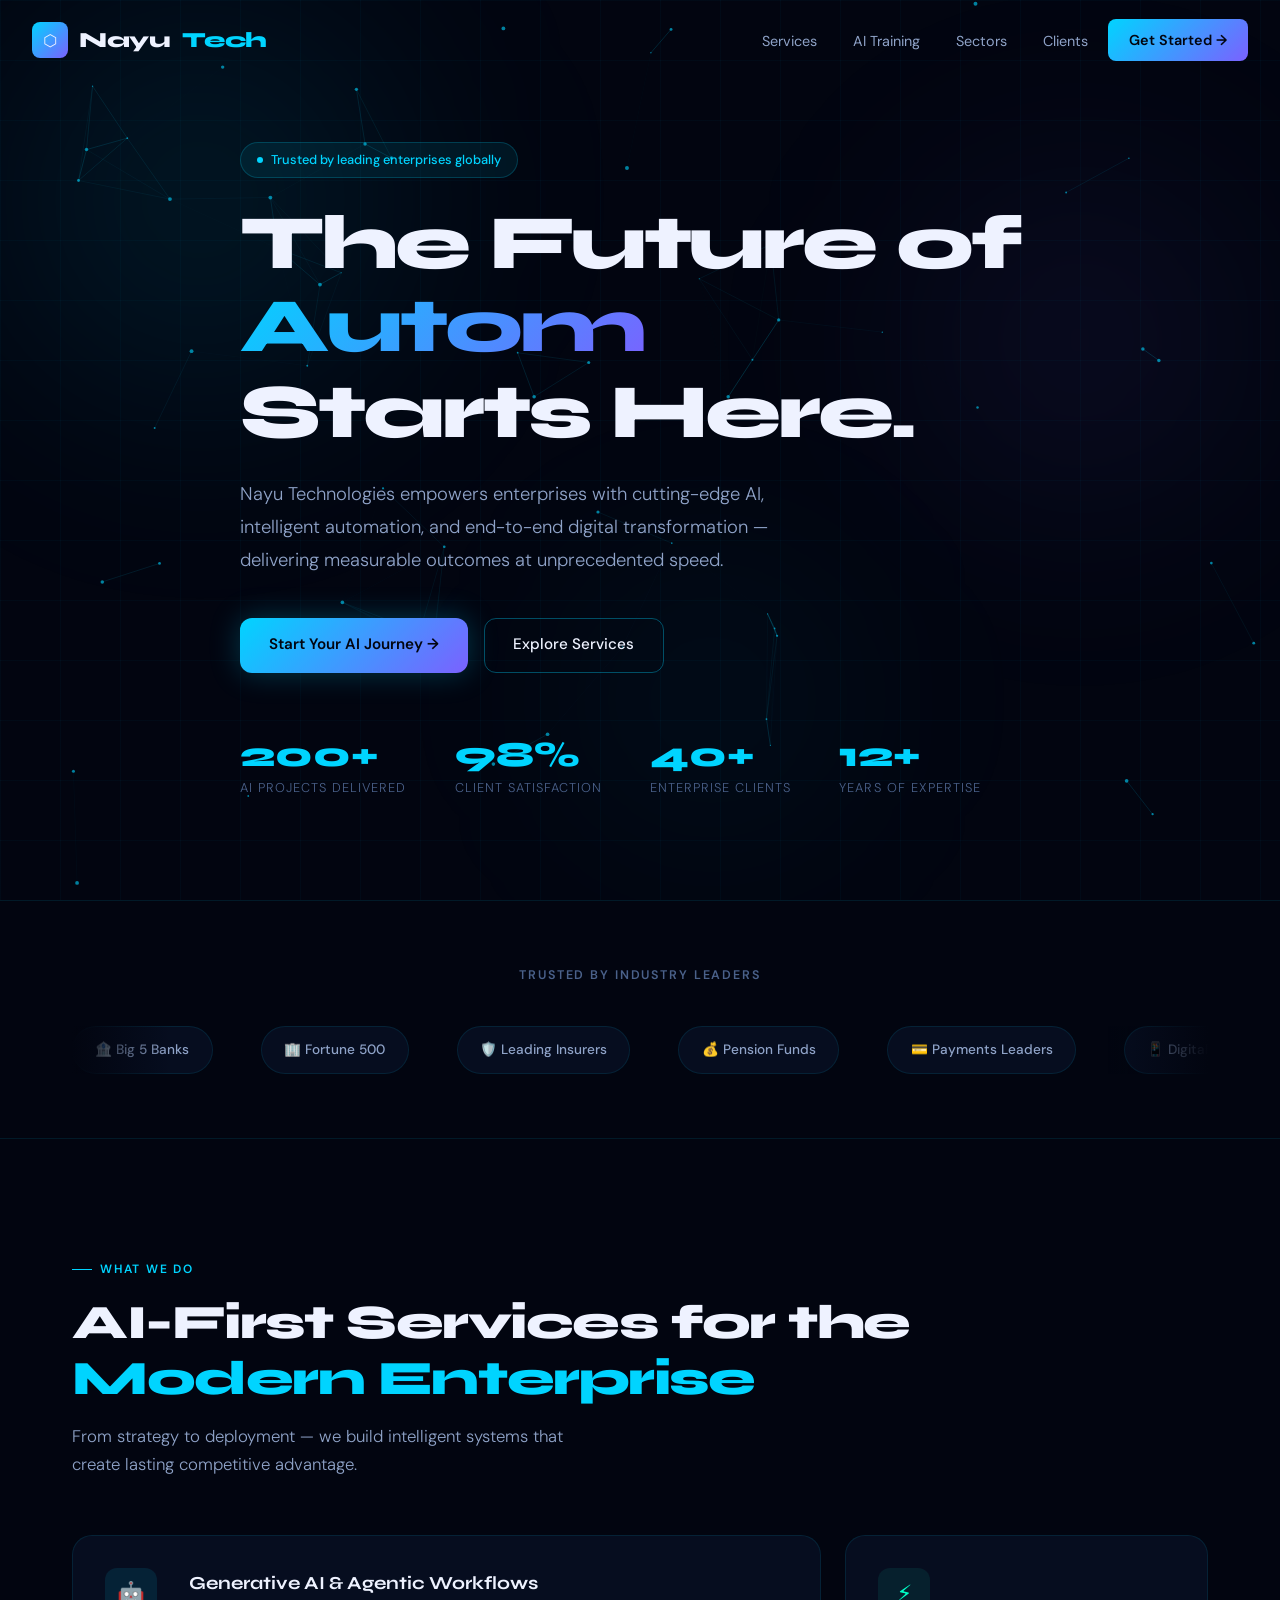
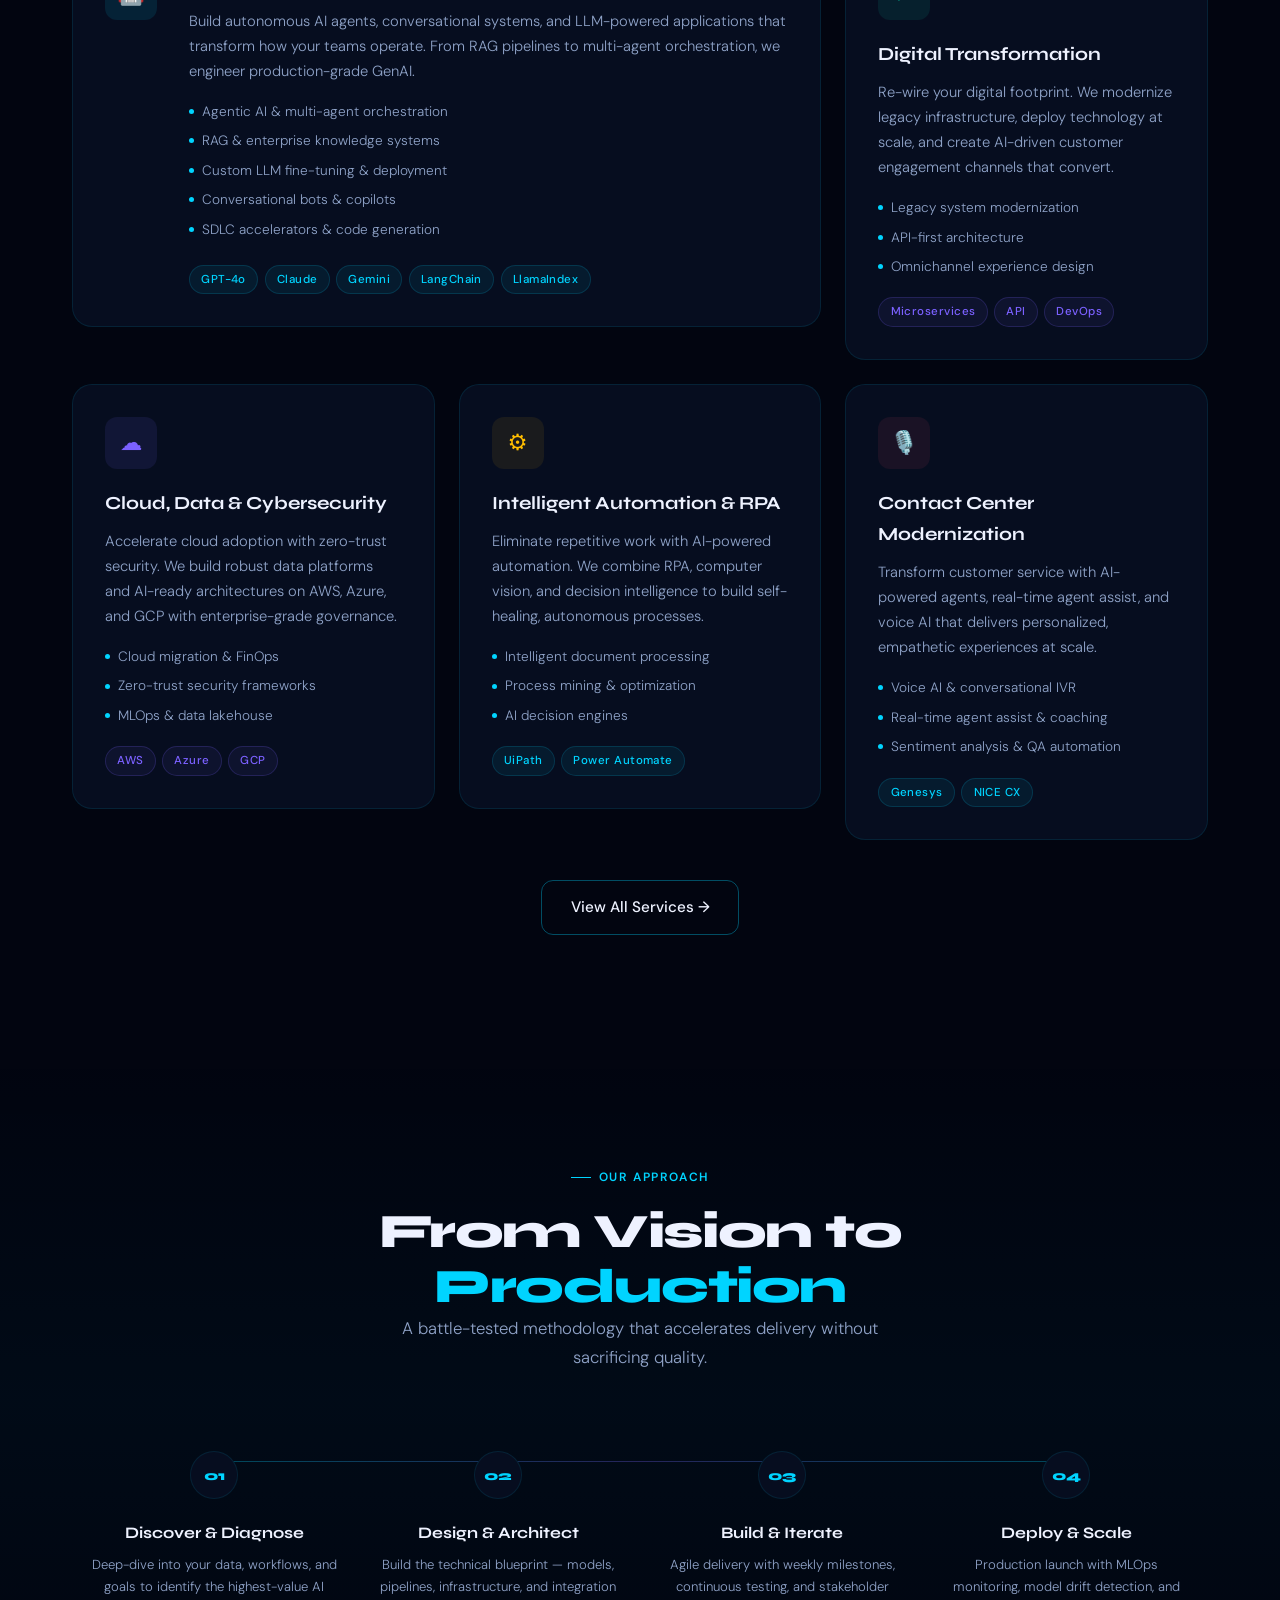
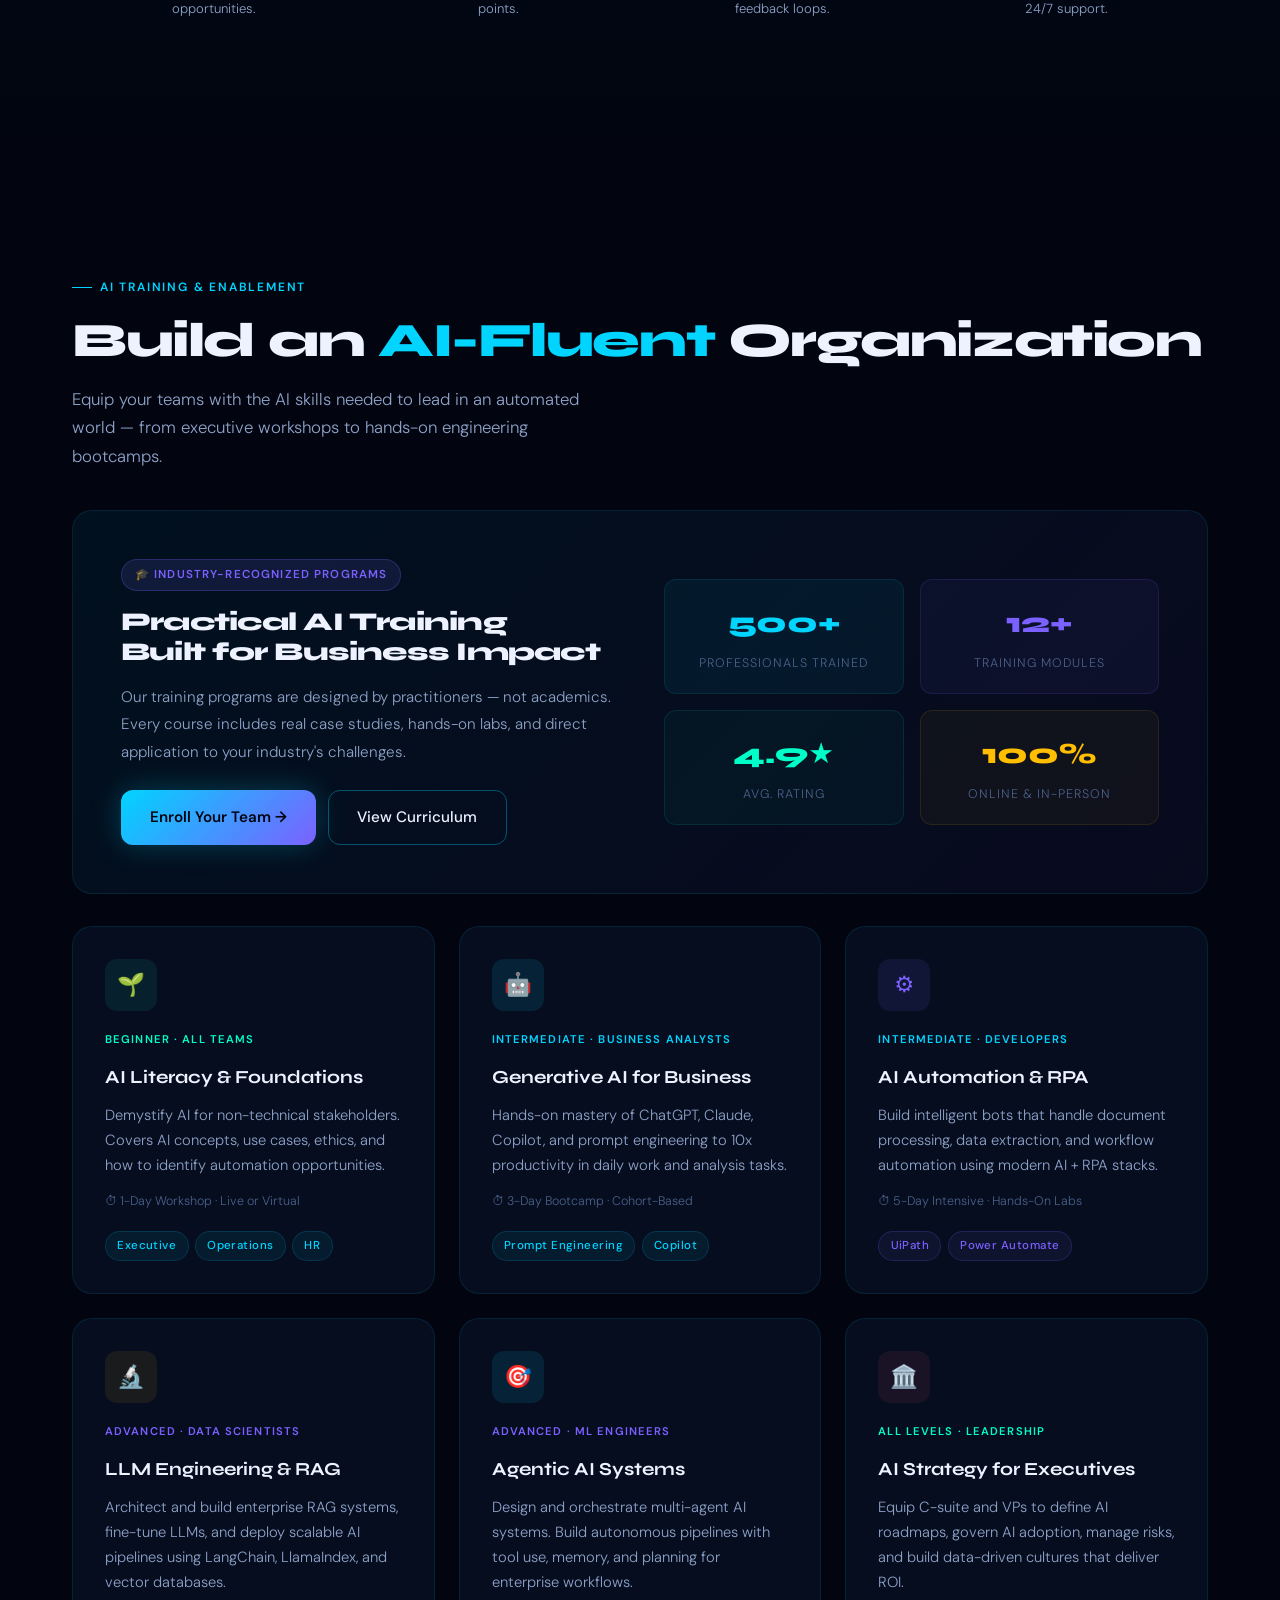
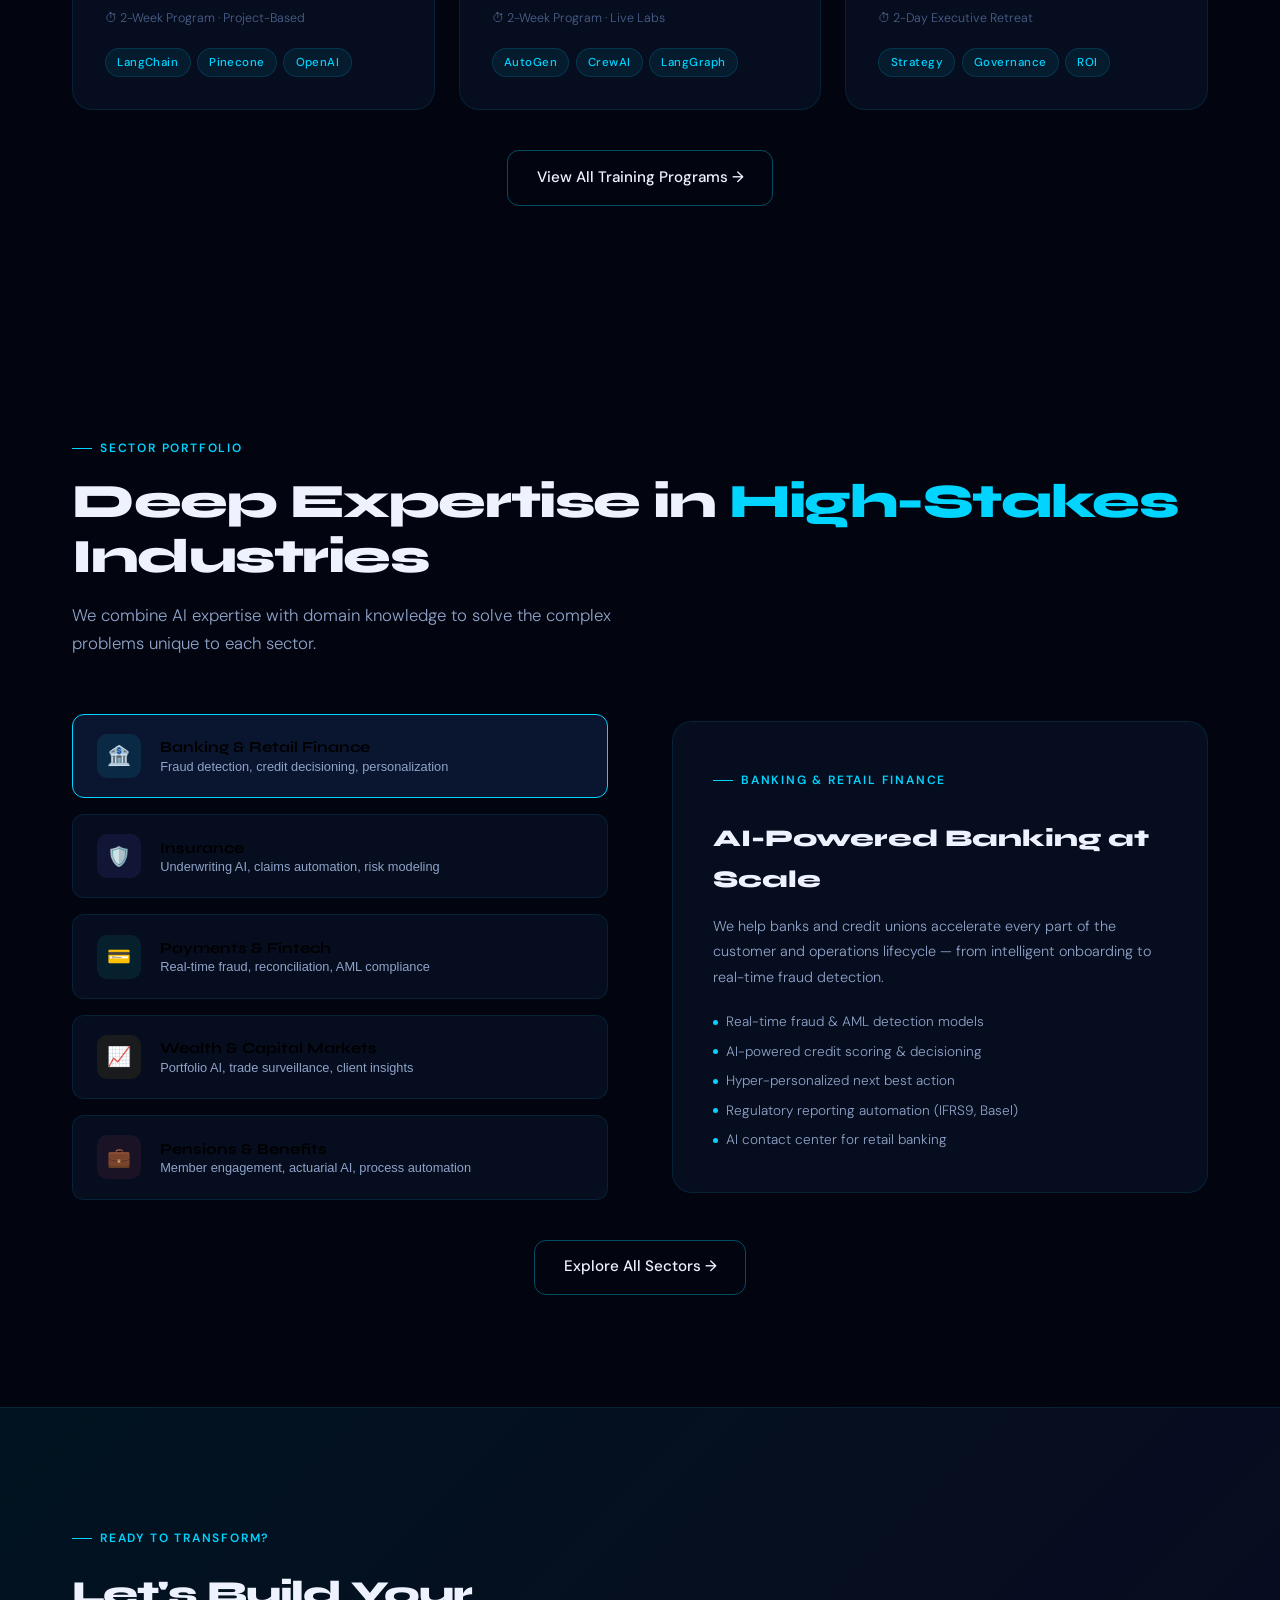
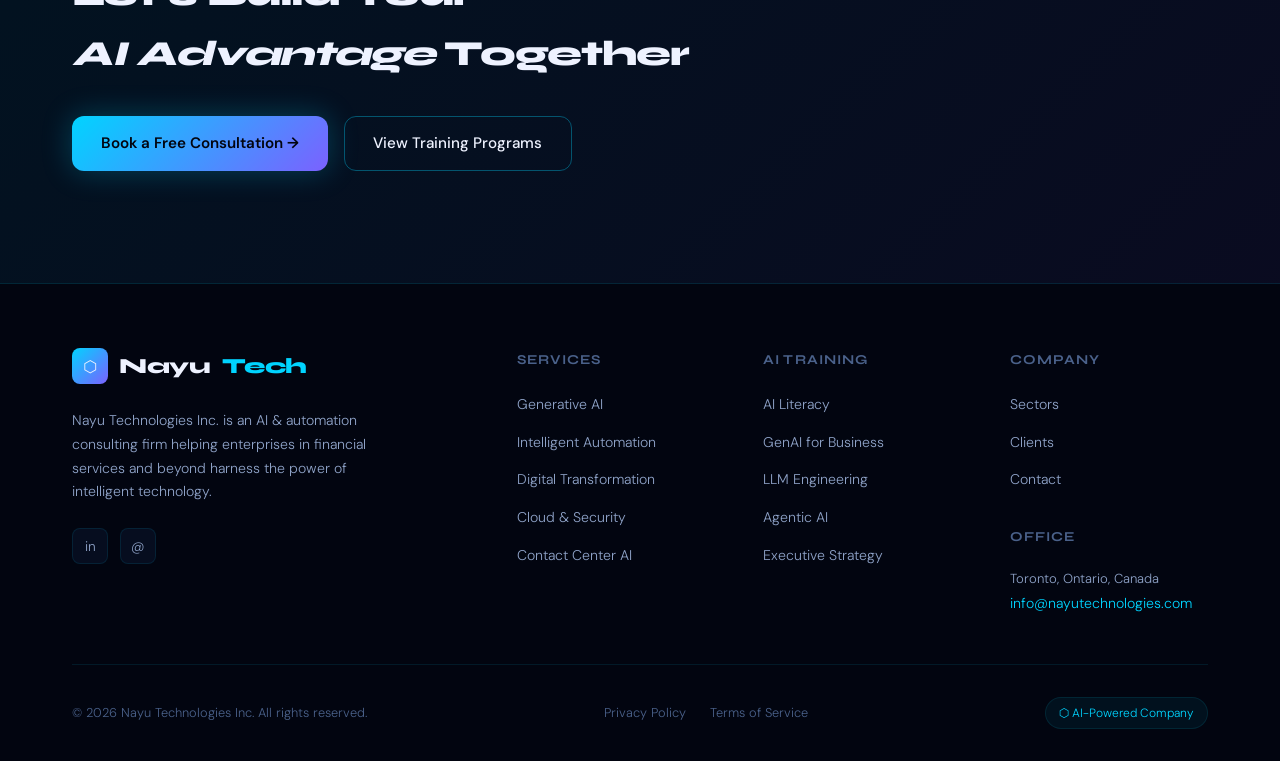
==== commit 1933fc16: "Fixing blog and multiple pages" ====
--- a/index.html
+++ b/index.html
@@ -1,15 +1,18 @@
 <!DOCTYPE html>
 <html lang="en">
 <head>
-  <meta charset="UTF-8" />
-  <meta name="viewport" content="width=device-width, initial-scale=1.0" />
-  <title>Nayu Technologies Inc. — AI &amp; Automation Consulting</title>
-  <meta name="description" content="Nayu Technologies Inc. — Accelerating businesses with AI, automation, and digital transformation across finance, insurance, and enterprise." />
-  <link rel="preconnect" href="https://fonts.googleapis.com" />
-  <link rel="preconnect" href="https://fonts.gstatic.com" crossorigin />
-  <link rel="stylesheet" href="https://fonts.googleapis.com/css2?family=Syne:wght@400;600;700;800&amp;family=DM+Sans:ital,opsz,wght@0,9..40,300;0,9..40,400;0,9..40,500;1,9..40,300&amp;display=optional" />
-  <link rel="stylesheet" href="css/style.css" />
-  <link rel="icon" href="data:image/svg+xml,<svg xmlns='http://www.w3.org/2000/svg' viewBox='0 0 100 100'><rect width='100' height='100' rx='20' fill='%2300d4ff'/><text y='.9em' font-size='70' x='10'>N</text></svg>" />
+<meta charset="UTF-8" />
+<meta name="viewport" content="width=device-width, initial-scale=1.0" />
+<title>Nayu Technologies Inc. — AI &amp; Automation Consulting</title>
+<meta name="description" content="Nayu Technologies Inc. — Accelerating businesses with AI, automation, and digital transformation across finance, insurance, and enterprise." />
+<meta property="og:title" content="Nayu Technologies Inc. — AI &amp; Automation Consulting" />
+<meta property="og:description" content="Empowering enterprises with cutting-edge AI, intelligent automation, and end-to-end digital transformation." />
+<meta property="og:type" content="website" />
+<link rel="preconnect" href="https://fonts.googleapis.com" />
+<link rel="preconnect" href="https://fonts.gstatic.com" crossorigin />
+<link rel="stylesheet" href="https://fonts.googleapis.com/css2?family=Syne:wght@400;600;700;800&amp;family=DM+Sans:ital,opsz,wght@0,9..40,300;0,9..40,400;0,9..40,500;1,9..40,300&amp;display=optional" />
+<link rel="stylesheet" href="css/style.css" />
+<link rel="icon" href="data:image/svg+xml,<svg xmlns='http://www.w3.org/2000/svg' viewBox='0 0 100 100'><rect width='100' height='100' rx='20' fill='%2300d4ff'/><text y='.9em' font-size='70' x='10'>N</text></svg>" />
 </head>
 <body>
 
@@ -19,15 +22,13 @@
     <div class="nav-logo-icon">⬡</div>
     Nayu<span>Tech</span>
   </a>
-
   <ul class="nav-links">
-    <li><a href="#services">Services</a></li>
-    <li><a href="#training">AI Training</a></li>
-    <li><a href="#sectors">Sectors</a></li>
-    <li><a href="#clients">Clients</a></li>
+    <li><a href="pages/services.html">Services</a></li>
+    <li><a href="pages/training.html">AI Training</a></li>
+    <li><a href="pages/sectors.html">Sectors</a></li>
+    <li><a href="pages/clients.html">Clients</a></li>
     <li><a href="pages/contact.html" class="nav-cta btn">Get Started →</a></li>
   </ul>
-
   <div class="nav-hamburger" id="hamburger" role="button" tabindex="0" aria-label="Open menu" aria-controls="mobile-menu" aria-expanded="false">
     <span></span><span></span><span></span>
   </div>
@@ -36,556 +37,526 @@
 <!-- Mobile Menu -->
 <div class="mobile-menu" id="mobile-menu" aria-hidden="true">
   <span class="mobile-close" id="mobile-close" role="button" tabindex="0" aria-label="Close menu">✕</span>
-  <a href="#services">Services</a>
-  <a href="#training">AI Training</a>
-  <a href="#sectors">Sectors</a>
-  <a href="#clients">Clients</a>
+  <a href="pages/services.html">Services</a>
+  <a href="pages/training.html">AI Training</a>
+  <a href="pages/sectors.html">Sectors</a>
+  <a href="pages/clients.html">Clients</a>
   <a href="pages/contact.html" style="color: var(--accent)">Get Started →</a>
 </div>
 
 <!-- ═══════════════ HERO ═══════════════ -->
 <section class="hero" id="home">
-  <canvas id="particles-canvas"></canvas>
-  <div class="hero-orb hero-orb-1"></div>
-  <div class="hero-orb hero-orb-2"></div>
-  <div class="hero-orb hero-orb-3"></div>
-
-  <div class="container">
-    <div class="hero-content">
-      <div class="hero-badge">
-        <span class="hero-badge-dot"></span>
-        Trusted by leading enterprises globally
-      </div>
-
-      <h1 class="hero-title">
-        <span class="line">The Future of</span>
-        <span class="line hero-typed-line">
-          <span class="hero-typed-slot">
-            <span class="gradient-text" id="typed-text">Artificial Intelligence</span>
-          </span>
+<canvas id="particles-canvas"></canvas>
+<div class="hero-orb hero-orb-1"></div>
+<div class="hero-orb hero-orb-2"></div>
+<div class="hero-orb hero-orb-3"></div>
+<div class="container">
+  <div class="hero-content">
+    <div class="hero-badge">
+      <span class="hero-badge-dot"></span>
+      Trusted by leading enterprises globally
+    </div>
+    <h1 class="hero-title">
+      <span class="line">The Future of</span>
+      <span class="line hero-typed-line">
+        <span class="hero-typed-slot">
+          <span class="gradient-text" id="typed-text">Artificial Intelligence</span>
         </span>
-        <span class="line">Starts Here.</span>
-      </h1>
-
-      <p class="hero-subtitle">
-        Nayu Technologies empowers enterprises with cutting-edge AI, intelligent automation, and end-to-end digital transformation — delivering measurable outcomes at unprecedented speed.
-      </p>
-
-      <div class="hero-actions">
-        <a href="pages/contact.html" class="btn btn-primary">Start Your AI Journey →</a>
-        <a href="#services" class="btn btn-outline">Explore Services</a>
-      </div>
-
-      <div class="hero-stats">
-        <div>
-          <div class="hero-stat-value" data-count="200+">0</div>
-          <div class="hero-stat-label">AI Projects Delivered</div>
-        </div>
-        <div>
-          <div class="hero-stat-value" data-count="98%">0</div>
-          <div class="hero-stat-label">Client Satisfaction</div>
-        </div>
-        <div>
-          <div class="hero-stat-value" data-count="40+">0</div>
-          <div class="hero-stat-label">Enterprise Clients</div>
-        </div>
-        <div>
-          <div class="hero-stat-value" data-count="12+">0</div>
-          <div class="hero-stat-label">Years of Expertise</div>
-        </div>
-      </div>
-    </div>
-  </div>
+      </span>
+      <span class="line">Starts Here.</span>
+    </h1>
+    <p class="hero-subtitle">
+      Nayu Technologies empowers enterprises with cutting-edge AI, intelligent automation, and end-to-end digital transformation — delivering measurable outcomes at unprecedented speed.
+    </p>
+    <div class="hero-actions">
+      <a href="pages/contact.html" class="btn btn-primary">Start Your AI Journey →</a>
+      <a href="pages/services.html" class="btn btn-outline">Explore Services</a>
+    </div>
+    <div class="hero-stats">
+      <div>
+        <div class="hero-stat-value" data-count="200+">200+</div>
+        <div class="hero-stat-label">AI Projects Delivered</div>
+      </div>
+      <div>
+        <div class="hero-stat-value" data-count="98%">98%</div>
+        <div class="hero-stat-label">Client Satisfaction</div>
+      </div>
+      <div>
+        <div class="hero-stat-value" data-count="40+">40+</div>
+        <div class="hero-stat-label">Enterprise Clients</div>
+      </div>
+      <div>
+        <div class="hero-stat-value" data-count="12+">12+</div>
+        <div class="hero-stat-label">Years of Expertise</div>
+      </div>
+    </div>
+  </div>
+</div>
 </section>
 
 <!-- ═══════════════ CLIENTS MARQUEE ═══════════════ -->
 <section class="clients-section" id="clients">
-  <div class="container">
-    <p class="clients-label">Trusted by industry leaders</p>
-    <div class="clients-track-wrapper">
-      <div class="clients-track">
-        <div class="client-pill">🏦 Big 5 Banks</div>
-        <div class="client-pill">🏢 Fortune 500</div>
-        <div class="client-pill">🛡️ Leading Insurers</div>
-        <div class="client-pill">💰 Pension Funds</div>
-        <div class="client-pill">💳 Payments Leaders</div>
-        <div class="client-pill">📱 Digital Banks</div>
-        <div class="client-pill">📈 Capital Markets</div>
-        <div class="client-pill">🌐 Wealth Managers</div>
-        <!-- Duplicate for infinite loop -->
-        <div class="client-pill">🏦 Big 5 Banks</div>
-        <div class="client-pill">🏢 Fortune 500</div>
-        <div class="client-pill">🛡️ Leading Insurers</div>
-        <div class="client-pill">💰 Pension Funds</div>
-        <div class="client-pill">💳 Payments Leaders</div>
-        <div class="client-pill">📱 Digital Banks</div>
-        <div class="client-pill">📈 Capital Markets</div>
-        <div class="client-pill">🌐 Wealth Managers</div>
-      </div>
-    </div>
-  </div>
-</section>
-
-<!-- ═══════════════ SERVICES ═══════════════ -->
+<div class="container">
+  <p class="clients-label">Trusted by industry leaders</p>
+  <div class="clients-track-wrapper">
+    <div class="clients-track">
+      <div class="client-pill">🏦 Big 5 Banks</div>
+      <div class="client-pill">🏢 Fortune 500</div>
+      <div class="client-pill">🛡️ Leading Insurers</div>
+      <div class="client-pill">💰 Pension Funds</div>
+      <div class="client-pill">💳 Payments Leaders</div>
+      <div class="client-pill">📱 Digital Banks</div>
+      <div class="client-pill">📈 Capital Markets</div>
+      <div class="client-pill">🌐 Wealth Managers</div>
+      <!-- Duplicate for infinite loop -->
+      <div class="client-pill">🏦 Big 5 Banks</div>
+      <div class="client-pill">🏢 Fortune 500</div>
+      <div class="client-pill">🛡️ Leading Insurers</div>
+      <div class="client-pill">💰 Pension Funds</div>
+      <div class="client-pill">💳 Payments Leaders</div>
+      <div class="client-pill">📱 Digital Banks</div>
+      <div class="client-pill">📈 Capital Markets</div>
+      <div class="client-pill">🌐 Wealth Managers</div>
+    </div>
+  </div>
+</div>
+</section>
+
+<!-- ═══════════════ SERVICES PREVIEW ═══════════════ -->
 <section class="section-pad" id="services">
-  <div class="container">
-    <div class="reveal">
-      <div class="section-label">What We Do</div>
-      <h2 class="section-title">AI-First Services for the<br><em>Modern Enterprise</em></h2>
-      <p class="section-sub">From strategy to deployment — we build intelligent systems that create lasting competitive advantage.</p>
-    </div>
-
-    <div class="services-grid">
-
-      <!-- Generative AI — wide -->
-      <div class="card service-card-wide reveal reveal-delay-1">
-        <div class="card-icon card-icon-blue">🤖</div>
-        <div class="card-content">
-          <h3>Generative AI &amp; Agentic Workflows</h3>
-          <p>Build autonomous AI agents, conversational systems, and LLM-powered applications that transform how your teams operate. From RAG pipelines to multi-agent orchestration, we engineer production-grade GenAI.</p>
-          <div class="service-features">
-            <div class="service-feature">Agentic AI &amp; multi-agent orchestration</div>
-            <div class="service-feature">RAG &amp; enterprise knowledge systems</div>
-            <div class="service-feature">Custom LLM fine-tuning &amp; deployment</div>
-            <div class="service-feature">Conversational bots &amp; copilots</div>
-            <div class="service-feature">SDLC accelerators &amp; code generation</div>
-          </div>
-          <div class="card-tags" style="margin-top:1.5rem">
-            <span class="tag">GPT-4o</span>
-            <span class="tag">Claude</span>
-            <span class="tag">Gemini</span>
-            <span class="tag">LangChain</span>
-            <span class="tag">LlamaIndex</span>
-          </div>
-        </div>
-      </div>
-
-      <!-- Digital Transformation -->
-      <div class="card service-card-main reveal reveal-delay-2">
-        <div class="card-icon card-icon-teal">⚡</div>
-        <h3>Digital Transformation</h3>
-        <p>Re-wire your digital footprint. We modernize legacy infrastructure, deploy technology at scale, and create AI-driven customer engagement channels that convert.</p>
-        <div class="service-features" style="margin-top:1rem">
-          <div class="service-feature">Legacy system modernization</div>
-          <div class="service-feature">API-first architecture</div>
-          <div class="service-feature">Omnichannel experience design</div>
-        </div>
-        <div class="card-tags">
-          <span class="tag tag-purple">Microservices</span>
-          <span class="tag tag-purple">API</span>
-          <span class="tag tag-purple">DevOps</span>
-        </div>
-      </div>
-
-      <!-- Cloud & Cybersecurity -->
-      <div class="card service-card-main reveal reveal-delay-1">
-        <div class="card-icon card-icon-purple">☁️</div>
-        <h3>Cloud, Data &amp; Cybersecurity</h3>
-        <p>Accelerate cloud adoption with zero-trust security. We build robust data platforms and AI-ready architectures on AWS, Azure, and GCP with enterprise-grade governance.</p>
-        <div class="service-features" style="margin-top:1rem">
-          <div class="service-feature">Cloud migration &amp; FinOps</div>
-          <div class="service-feature">Zero-trust security frameworks</div>
-          <div class="service-feature">MLOps &amp; data lakehouse</div>
-        </div>
-        <div class="card-tags">
-          <span class="tag tag-purple">AWS</span>
-          <span class="tag tag-purple">Azure</span>
-          <span class="tag tag-purple">GCP</span>
-        </div>
-      </div>
-
-      <!-- Intelligent Automation -->
-      <div class="card service-card-main reveal reveal-delay-2">
-        <div class="card-icon card-icon-gold">⚙️</div>
-        <h3>Intelligent Automation &amp; RPA</h3>
-        <p>Eliminate repetitive work with AI-powered automation. We combine RPA, computer vision, and decision intelligence to build self-healing, autonomous processes.</p>
-        <div class="service-features" style="margin-top:1rem">
-          <div class="service-feature">Intelligent document processing</div>
-          <div class="service-feature">Process mining &amp; optimization</div>
-          <div class="service-feature">AI decision engines</div>
-        </div>
-        <div class="card-tags">
-          <span class="tag">UiPath</span>
-          <span class="tag">Power Automate</span>
-        </div>
-      </div>
-
-      <!-- Contact Center -->
-      <div class="card service-card-main reveal reveal-delay-3">
-        <div class="card-icon card-icon-red">🎙️</div>
-        <h3>Contact Center Modernization</h3>
-        <p>Transform customer service with AI-powered agents, real-time agent assist, and voice AI that delivers personalized, empathetic experiences at scale.</p>
-        <div class="service-features" style="margin-top:1rem">
-          <div class="service-feature">Voice AI &amp; conversational IVR</div>
-          <div class="service-feature">Real-time agent assist &amp; coaching</div>
-          <div class="service-feature">Sentiment analysis &amp; QA automation</div>
-        </div>
-        <div class="card-tags">
-          <span class="tag">Genesys</span>
-          <span class="tag">NICE CX</span>
-        </div>
-      </div>
-
-    </div>
-  </div>
+<div class="container">
+  <div class="reveal">
+    <div class="section-label">What We Do</div>
+    <h2 class="section-title">AI-First Services for the<br><em>Modern Enterprise</em></h2>
+    <p class="section-sub">From strategy to deployment — we build intelligent systems that create lasting competitive advantage.</p>
+  </div>
+
+  <div class="services-grid">
+    <!-- Generative AI — wide -->
+    <div class="card service-card-wide reveal reveal-delay-1">
+      <div class="card-icon card-icon-blue">🤖</div>
+      <div class="card-content">
+        <h3>Generative AI &amp; Agentic Workflows</h3>
+        <p>Build autonomous AI agents, conversational systems, and LLM-powered applications that transform how your teams operate. From RAG pipelines to multi-agent orchestration, we engineer production-grade GenAI.</p>
+        <div class="service-features">
+          <div class="service-feature">Agentic AI &amp; multi-agent orchestration</div>
+          <div class="service-feature">RAG &amp; enterprise knowledge systems</div>
+          <div class="service-feature">Custom LLM fine-tuning &amp; deployment</div>
+          <div class="service-feature">Conversational bots &amp; copilots</div>
+          <div class="service-feature">SDLC accelerators &amp; code generation</div>
+        </div>
+        <div class="card-tags" style="margin-top:1.5rem">
+          <span class="tag">GPT-4o</span>
+          <span class="tag">Claude</span>
+          <span class="tag">Gemini</span>
+          <span class="tag">LangChain</span>
+          <span class="tag">LlamaIndex</span>
+        </div>
+      </div>
+    </div>
+
+    <!-- Digital Transformation -->
+    <div class="card service-card-main reveal reveal-delay-2">
+      <div class="card-icon card-icon-teal">⚡</div>
+      <h3>Digital Transformation</h3>
+      <p>Re-wire your digital footprint. We modernize legacy infrastructure, deploy technology at scale, and create AI-driven customer engagement channels that convert.</p>
+      <div class="service-features" style="margin-top:1rem">
+        <div class="service-feature">Legacy system modernization</div>
+        <div class="service-feature">API-first architecture</div>
+        <div class="service-feature">Omnichannel experience design</div>
+      </div>
+      <div class="card-tags">
+        <span class="tag tag-purple">Microservices</span>
+        <span class="tag tag-purple">API</span>
+        <span class="tag tag-purple">DevOps</span>
+      </div>
+    </div>
+
+    <!-- Cloud & Cybersecurity -->
+    <div class="card service-card-main reveal reveal-delay-1">
+      <div class="card-icon card-icon-purple">☁️</div>
+      <h3>Cloud, Data &amp; Cybersecurity</h3>
+      <p>Accelerate cloud adoption with zero-trust security. We build robust data platforms and AI-ready architectures on AWS, Azure, and GCP with enterprise-grade governance.</p>
+      <div class="service-features" style="margin-top:1rem">
+        <div class="service-feature">Cloud migration &amp; FinOps</div>
+        <div class="service-feature">Zero-trust security frameworks</div>
+        <div class="service-feature">MLOps &amp; data lakehouse</div>
+      </div>
+      <div class="card-tags">
+        <span class="tag tag-purple">AWS</span>
+        <span class="tag tag-purple">Azure</span>
+        <span class="tag tag-purple">GCP</span>
+      </div>
+    </div>
+
+    <!-- Intelligent Automation -->
+    <div class="card service-card-main reveal reveal-delay-2">
+      <div class="card-icon card-icon-gold">⚙️</div>
+      <h3>Intelligent Automation &amp; RPA</h3>
+      <p>Eliminate repetitive work with AI-powered automation. We combine RPA, computer vision, and decision intelligence to build self-healing, autonomous processes.</p>
+      <div class="service-features" style="margin-top:1rem">
+        <div class="service-feature">Intelligent document processing</div>
+        <div class="service-feature">Process mining &amp; optimization</div>
+        <div class="service-feature">AI decision engines</div>
+      </div>
+      <div class="card-tags">
+        <span class="tag">UiPath</span>
+        <span class="tag">Power Automate</span>
+      </div>
+    </div>
+
+    <!-- Contact Center -->
+    <div class="card service-card-main reveal reveal-delay-3">
+      <div class="card-icon card-icon-red">🎙️</div>
+      <h3>Contact Center Modernization</h3>
+      <p>Transform customer service with AI-powered agents, real-time agent assist, and voice AI that delivers personalized, empathetic experiences at scale.</p>
+      <div class="service-features" style="margin-top:1rem">
+        <div class="service-feature">Voice AI &amp; conversational IVR</div>
+        <div class="service-feature">Real-time agent assist &amp; coaching</div>
+        <div class="service-feature">Sentiment analysis &amp; QA automation</div>
+      </div>
+      <div class="card-tags">
+        <span class="tag">Genesys</span>
+        <span class="tag">NICE CX</span>
+      </div>
+    </div>
+  </div>
+
+  <div style="text-align:center; margin-top:2.5rem;">
+    <a href="pages/services.html" class="btn btn-outline">View All Services →</a>
+  </div>
+</div>
 </section>
 
 <!-- ═══════════════ HOW WE WORK ═══════════════ -->
 <section class="section-pad" style="background: linear-gradient(180deg, transparent, rgba(0,212,255,0.03), transparent);">
-  <div class="container">
-    <div class="reveal" style="text-align:center; max-width:600px; margin:0 auto;">
-      <div class="section-label">Our Approach</div>
-      <h2 class="section-title">From Vision to <em>Production</em></h2>
-      <p class="section-sub" style="margin:0 auto">A battle-tested methodology that accelerates delivery without sacrificing quality.</p>
-    </div>
-
-    <div class="process-steps">
-      <div class="process-step reveal reveal-delay-1">
-        <div class="process-num">01</div>
-        <h4>Discover &amp; Diagnose</h4>
-        <p>Deep-dive into your data, workflows, and goals to identify the highest-value AI opportunities.</p>
-      </div>
-      <div class="process-step reveal reveal-delay-2">
-        <div class="process-num">02</div>
-        <h4>Design &amp; Architect</h4>
-        <p>Build the technical blueprint — models, pipelines, infrastructure, and integration points.</p>
-      </div>
-      <div class="process-step reveal reveal-delay-3">
-        <div class="process-num">03</div>
-        <h4>Build &amp; Iterate</h4>
-        <p>Agile delivery with weekly milestones, continuous testing, and stakeholder feedback loops.</p>
-      </div>
-      <div class="process-step reveal reveal-delay-4">
-        <div class="process-num">04</div>
-        <h4>Deploy &amp; Scale</h4>
-        <p>Production launch with MLOps monitoring, model drift detection, and 24/7 support.</p>
-      </div>
-    </div>
-  </div>
-</section>
-
-<!-- ═══════════════ AI TRAINING ═══════════════ -->
+<div class="container">
+  <div class="reveal" style="text-align:center; max-width:600px; margin:0 auto;">
+    <div class="section-label">Our Approach</div>
+    <h2 class="section-title">From Vision to <em>Production</em></h2>
+    <p class="section-sub" style="margin:0 auto">A battle-tested methodology that accelerates delivery without sacrificing quality.</p>
+  </div>
+  <div class="process-steps">
+    <div class="process-step reveal reveal-delay-1">
+      <div class="process-num">01</div>
+      <h4>Discover &amp; Diagnose</h4>
+      <p>Deep-dive into your data, workflows, and goals to identify the highest-value AI opportunities.</p>
+    </div>
+    <div class="process-step reveal reveal-delay-2">
+      <div class="process-num">02</div>
+      <h4>Design &amp; Architect</h4>
+      <p>Build the technical blueprint — models, pipelines, infrastructure, and integration points.</p>
+    </div>
+    <div class="process-step reveal reveal-delay-3">
+      <div class="process-num">03</div>
+      <h4>Build &amp; Iterate</h4>
+      <p>Agile delivery with weekly milestones, continuous testing, and stakeholder feedback loops.</p>
+    </div>
+    <div class="process-step reveal reveal-delay-4">
+      <div class="process-num">04</div>
+      <h4>Deploy &amp; Scale</h4>
+      <p>Production launch with MLOps monitoring, model drift detection, and 24/7 support.</p>
+    </div>
+  </div>
+</div>
+</section>
+
+<!-- ═══════════════ AI TRAINING PREVIEW ═══════════════ -->
 <section class="section-pad" id="training">
-  <div class="container">
-    <div class="reveal">
-      <div class="section-label">AI Training &amp; Enablement</div>
-      <h2 class="section-title">Build an <em>AI-Fluent</em> Organization</h2>
-      <p class="section-sub">Equip your teams with the AI skills needed to lead in an automated world — from executive workshops to hands-on engineering bootcamps.</p>
-    </div>
-
-    <div class="training-hero reveal" style="margin-top:2.5rem">
-      <div>
-        <div class="training-tag">🎓 Industry-Recognized Programs</div>
-        <h3 style="font-family: var(--font-display); font-size: 1.6rem; font-weight: 800; line-height: 1.2; letter-spacing: -0.03em; margin-bottom: 1rem;">
-          Practical AI Training<br>Built for Business Impact
-        </h3>
-        <p style="color: var(--text-secondary); font-size: 0.95rem; line-height: 1.8;">
-          Our training programs are designed by practitioners — not academics. Every course includes real case studies, hands-on labs, and direct application to your industry's challenges.
-        </p>
-        <div style="margin-top:1.5rem; display:flex; gap:0.75rem; flex-wrap:wrap;">
-          <a href="pages/contact.html" class="btn btn-primary">Enroll Your Team →</a>
-          <a href="pages/training.html" class="btn btn-outline">View Curriculum</a>
-        </div>
-      </div>
-      <div>
-        <div style="display:grid; grid-template-columns:1fr 1fr; gap:1rem;">
-          <div style="background:rgba(0,212,255,0.06); border:1px solid var(--border); border-radius:12px; padding:1.2rem; text-align:center;">
-            <div style="font-size:1.8rem; font-family:var(--font-display); font-weight:800; color:var(--accent);">500+</div>
-            <div style="font-size:0.78rem; color:var(--text-dim); text-transform:uppercase; letter-spacing:0.08em; margin-top:0.3rem;">Professionals Trained</div>
-          </div>
-          <div style="background:rgba(123,97,255,0.06); border:1px solid rgba(123,97,255,0.15); border-radius:12px; padding:1.2rem; text-align:center;">
-            <div style="font-size:1.8rem; font-family:var(--font-display); font-weight:800; color:var(--accent-2);">12+</div>
-            <div style="font-size:0.78rem; color:var(--text-dim); text-transform:uppercase; letter-spacing:0.08em; margin-top:0.3rem;">Training Modules</div>
-          </div>
-          <div style="background:rgba(0,255,200,0.04); border:1px solid rgba(0,255,200,0.1); border-radius:12px; padding:1.2rem; text-align:center;">
-            <div style="font-size:1.8rem; font-family:var(--font-display); font-weight:800; color:#00ffc8;">4.9★</div>
-            <div style="font-size:0.78rem; color:var(--text-dim); text-transform:uppercase; letter-spacing:0.08em; margin-top:0.3rem;">Avg. Rating</div>
-          </div>
-          <div style="background:rgba(255,190,0,0.04); border:1px solid rgba(255,190,0,0.1); border-radius:12px; padding:1.2rem; text-align:center;">
-            <div style="font-size:1.8rem; font-family:var(--font-display); font-weight:800; color:#ffbe00;">100%</div>
-            <div style="font-size:0.78rem; color:var(--text-dim); text-transform:uppercase; letter-spacing:0.08em; margin-top:0.3rem;">Online &amp; In-Person</div>
-          </div>
-        </div>
-      </div>
-    </div>
-
-    <div class="training-grid">
-
-      <div class="card training-card reveal reveal-delay-1">
-        <div class="card-icon card-icon-teal">🌱</div>
-        <div class="training-level level-beginner">Beginner · All Teams</div>
-        <h3>AI Literacy &amp; Foundations</h3>
-        <p>Demystify AI for non-technical stakeholders. Covers AI concepts, use cases, ethics, and how to identify automation opportunities.</p>
-        <div class="training-duration">⏱ 1-Day Workshop · Live or Virtual</div>
-        <div class="card-tags">
-          <span class="tag">Executive</span>
-          <span class="tag">Operations</span>
-          <span class="tag">HR</span>
-        </div>
-      </div>
-
-      <div class="card training-card reveal reveal-delay-2">
-        <div class="card-icon card-icon-blue">🤖</div>
-        <div class="training-level level-intermediate">Intermediate · Business Analysts</div>
-        <h3>Generative AI for Business</h3>
-        <p>Hands-on mastery of ChatGPT, Claude, Copilot, and prompt engineering to 10x productivity in daily work and analysis tasks.</p>
-        <div class="training-duration">⏱ 3-Day Bootcamp · Cohort-Based</div>
-        <div class="card-tags">
-          <span class="tag">Prompt Engineering</span>
-          <span class="tag">Copilot</span>
-        </div>
-      </div>
-
-      <div class="card training-card reveal reveal-delay-3">
-        <div class="card-icon card-icon-purple">⚙️</div>
-        <div class="training-level level-intermediate">Intermediate · Developers</div>
-        <h3>AI Automation &amp; RPA</h3>
-        <p>Build intelligent bots that handle document processing, data extraction, and workflow automation using modern AI + RPA stacks.</p>
-        <div class="training-duration">⏱ 5-Day Intensive · Hands-On Labs</div>
-        <div class="card-tags">
-          <span class="tag tag-purple">UiPath</span>
-          <span class="tag tag-purple">Power Automate</span>
-        </div>
-      </div>
-
-      <div class="card training-card reveal reveal-delay-1">
-        <div class="card-icon card-icon-gold">🔬</div>
-        <div class="training-level level-advanced">Advanced · Data Scientists</div>
-        <h3>LLM Engineering &amp; RAG</h3>
-        <p>Architect and build enterprise RAG systems, fine-tune LLMs, and deploy scalable AI pipelines using LangChain, LlamaIndex, and vector databases.</p>
-        <div class="training-duration">⏱ 2-Week Program · Project-Based</div>
-        <div class="card-tags">
-          <span class="tag">LangChain</span>
-          <span class="tag">Pinecone</span>
-          <span class="tag">OpenAI</span>
-        </div>
-      </div>
-
-      <div class="card training-card reveal reveal-delay-2">
-        <div class="card-icon card-icon-blue">🎯</div>
-        <div class="training-level level-advanced">Advanced · ML Engineers</div>
-        <h3>Agentic AI Systems</h3>
-        <p>Design and orchestrate multi-agent AI systems. Build autonomous pipelines with tool use, memory, and planning for enterprise workflows.</p>
-        <div class="training-duration">⏱ 2-Week Program · Live Labs</div>
-        <div class="card-tags">
-          <span class="tag">AutoGen</span>
-          <span class="tag">CrewAI</span>
-          <span class="tag">LangGraph</span>
-        </div>
-      </div>
-
-      <div class="card training-card reveal reveal-delay-3">
-        <div class="card-icon card-icon-red">🏛️</div>
-        <div class="training-level level-beginner">All Levels · Leadership</div>
-        <h3>AI Strategy for Executives</h3>
-        <p>Equip C-suite and VPs to define AI roadmaps, govern AI adoption, manage risks, and build data-driven cultures that deliver ROI.</p>
-        <div class="training-duration">⏱ 2-Day Executive Retreat</div>
-        <div class="card-tags">
-          <span class="tag">Strategy</span>
-          <span class="tag">Governance</span>
-          <span class="tag">ROI</span>
-        </div>
-      </div>
-
-    </div>
-  </div>
-</section>
-
-<!-- ═══════════════ SECTORS ═══════════════ -->
+<div class="container">
+  <div class="reveal">
+    <div class="section-label">AI Training &amp; Enablement</div>
+    <h2 class="section-title">Build an <em>AI-Fluent</em> Organization</h2>
+    <p class="section-sub">Equip your teams with the AI skills needed to lead in an automated world — from executive workshops to hands-on engineering bootcamps.</p>
+  </div>
+
+  <div class="training-hero reveal" style="margin-top:2.5rem">
+    <div>
+      <div class="training-tag">🎓 Industry-Recognized Programs</div>
+      <h3 style="font-family: var(--font-display); font-size: 1.6rem; font-weight: 800; line-height: 1.2; letter-spacing: -0.03em; margin-bottom: 1rem;">
+        Practical AI Training<br>Built for Business Impact
+      </h3>
+      <p style="color: var(--text-secondary); font-size: 0.95rem; line-height: 1.8;">
+        Our training programs are designed by practitioners — not academics. Every course includes real case studies, hands-on labs, and direct application to your industry's challenges.
+      </p>
+      <div style="margin-top:1.5rem; display:flex; gap:0.75rem; flex-wrap:wrap;">
+        <a href="pages/contact.html" class="btn btn-primary">Enroll Your Team →</a>
+        <a href="pages/training.html" class="btn btn-outline">View Curriculum</a>
+      </div>
+    </div>
+    <div>
+      <div style="display:grid; grid-template-columns:1fr 1fr; gap:1rem;">
+        <div style="background:rgba(0,212,255,0.06); border:1px solid var(--border); border-radius:12px; padding:1.2rem; text-align:center;">
+          <div style="font-size:1.8rem; font-family:var(--font-display); font-weight:800; color:var(--accent);">500+</div>
+          <div style="font-size:0.78rem; color:var(--text-dim); text-transform:uppercase; letter-spacing:0.08em; margin-top:0.3rem;">Professionals Trained</div>
+        </div>
+        <div style="background:rgba(123,97,255,0.06); border:1px solid rgba(123,97,255,0.15); border-radius:12px; padding:1.2rem; text-align:center;">
+          <div style="font-size:1.8rem; font-family:var(--font-display); font-weight:800; color:var(--accent-2);">12+</div>
+          <div style="font-size:0.78rem; color:var(--text-dim); text-transform:uppercase; letter-spacing:0.08em; margin-top:0.3rem;">Training Modules</div>
+        </div>
+        <div style="background:rgba(0,255,200,0.04); border:1px solid rgba(0,255,200,0.1); border-radius:12px; padding:1.2rem; text-align:center;">
+          <div style="font-size:1.8rem; font-family:var(--font-display); font-weight:800; color:#00ffc8;">4.9★</div>
+          <div style="font-size:0.78rem; color:var(--text-dim); text-transform:uppercase; letter-spacing:0.08em; margin-top:0.3rem;">Avg. Rating</div>
+        </div>
+        <div style="background:rgba(255,190,0,0.04); border:1px solid rgba(255,190,0,0.1); border-radius:12px; padding:1.2rem; text-align:center;">
+          <div style="font-size:1.8rem; font-family:var(--font-display); font-weight:800; color:#ffbe00;">100%</div>
+          <div style="font-size:0.78rem; color:var(--text-dim); text-transform:uppercase; letter-spacing:0.08em; margin-top:0.3rem;">Online &amp; In-Person</div>
+        </div>
+      </div>
+    </div>
+  </div>
+
+  <div class="training-grid">
+    <div class="card training-card reveal reveal-delay-1">
+      <div class="card-icon card-icon-teal">🌱</div>
+      <div class="training-level level-beginner">Beginner · All Teams</div>
+      <h3>AI Literacy &amp; Foundations</h3>
+      <p>Demystify AI for non-technical stakeholders. Covers AI concepts, use cases, ethics, and how to identify automation opportunities.</p>
+      <div class="training-duration">⏱ 1-Day Workshop · Live or Virtual</div>
+      <div class="card-tags"><span class="tag">Executive</span><span class="tag">Operations</span><span class="tag">HR</span></div>
+    </div>
+    <div class="card training-card reveal reveal-delay-2">
+      <div class="card-icon card-icon-blue">🤖</div>
+      <div class="training-level level-intermediate">Intermediate · Business Analysts</div>
+      <h3>Generative AI for Business</h3>
+      <p>Hands-on mastery of ChatGPT, Claude, Copilot, and prompt engineering to 10x productivity in daily work and analysis tasks.</p>
+      <div class="training-duration">⏱ 3-Day Bootcamp · Cohort-Based</div>
+      <div class="card-tags"><span class="tag">Prompt Engineering</span><span class="tag">Copilot</span></div>
+    </div>
+    <div class="card training-card reveal reveal-delay-3">
+      <div class="card-icon card-icon-purple">⚙️</div>
+      <div class="training-level level-intermediate">Intermediate · Developers</div>
+      <h3>AI Automation &amp; RPA</h3>
+      <p>Build intelligent bots that handle document processing, data extraction, and workflow automation using modern AI + RPA stacks.</p>
+      <div class="training-duration">⏱ 5-Day Intensive · Hands-On Labs</div>
+      <div class="card-tags"><span class="tag tag-purple">UiPath</span><span class="tag tag-purple">Power Automate</span></div>
+    </div>
+    <div class="card training-card reveal reveal-delay-1">
+      <div class="card-icon card-icon-gold">🔬</div>
+      <div class="training-level level-advanced">Advanced · Data Scientists</div>
+      <h3>LLM Engineering &amp; RAG</h3>
+      <p>Architect and build enterprise RAG systems, fine-tune LLMs, and deploy scalable AI pipelines using LangChain, LlamaIndex, and vector databases.</p>
+      <div class="training-duration">⏱ 2-Week Program · Project-Based</div>
+      <div class="card-tags"><span class="tag">LangChain</span><span class="tag">Pinecone</span><span class="tag">OpenAI</span></div>
+    </div>
+    <div class="card training-card reveal reveal-delay-2">
+      <div class="card-icon card-icon-blue">🎯</div>
+      <div class="training-level level-advanced">Advanced · ML Engineers</div>
+      <h3>Agentic AI Systems</h3>
+      <p>Design and orchestrate multi-agent AI systems. Build autonomous pipelines with tool use, memory, and planning for enterprise workflows.</p>
+      <div class="training-duration">⏱ 2-Week Program · Live Labs</div>
+      <div class="card-tags"><span class="tag">AutoGen</span><span class="tag">CrewAI</span><span class="tag">LangGraph</span></div>
+    </div>
+    <div class="card training-card reveal reveal-delay-3">
+      <div class="card-icon card-icon-red">🏛️</div>
+      <div class="training-level level-beginner">All Levels · Leadership</div>
+      <h3>AI Strategy for Executives</h3>
+      <p>Equip C-suite and VPs to define AI roadmaps, govern AI adoption, manage risks, and build data-driven cultures that deliver ROI.</p>
+      <div class="training-duration">⏱ 2-Day Executive Retreat</div>
+      <div class="card-tags"><span class="tag">Strategy</span><span class="tag">Governance</span><span class="tag">ROI</span></div>
+    </div>
+  </div>
+
+  <div style="text-align:center; margin-top:2.5rem;">
+    <a href="pages/training.html" class="btn btn-outline">View All Training Programs →</a>
+  </div>
+</div>
+</section>
+
+<!-- ═══════════════ SECTORS PREVIEW ═══════════════ -->
 <section class="section-pad" id="sectors">
-  <div class="container">
-    <div class="reveal">
-      <div class="section-label">Sector Portfolio</div>
-      <h2 class="section-title">Deep Expertise in <em>High-Stakes</em> Industries</h2>
-      <p class="section-sub">We combine AI expertise with domain knowledge to solve the complex problems unique to each sector.</p>
-    </div>
-
-    <div class="sectors-wrapper">
-      <div class="sector-list reveal reveal-delay-1">
-        <button class="sector-item active" data-sector="banking" type="button" aria-controls="sector-banking">
-          <div class="sector-icon card-icon-blue">🏦</div>
-          <div class="sector-info">
-            <h4>Banking &amp; Retail Finance</h4>
-            <p>Fraud detection, credit decisioning, personalization</p>
-          </div>
-        </button>
-        <button class="sector-item" data-sector="insurance" type="button" aria-controls="sector-insurance">
-          <div class="sector-icon card-icon-purple">🛡️</div>
-          <div class="sector-info">
-            <h4>Insurance</h4>
-            <p>Underwriting AI, claims automation, risk modeling</p>
-          </div>
-        </button>
-        <button class="sector-item" data-sector="payments" type="button" aria-controls="sector-payments">
-          <div class="sector-icon card-icon-teal">💳</div>
-          <div class="sector-info">
-            <h4>Payments &amp; Fintech</h4>
-            <p>Real-time fraud, reconciliation, AML compliance</p>
-          </div>
-        </button>
-        <button class="sector-item" data-sector="wealth" type="button" aria-controls="sector-wealth">
-          <div class="sector-icon card-icon-gold">📈</div>
-          <div class="sector-info">
-            <h4>Wealth &amp; Capital Markets</h4>
-            <p>Portfolio AI, trade surveillance, client insights</p>
-          </div>
-        </button>
-        <button class="sector-item" data-sector="pension" type="button" aria-controls="sector-pension">
-          <div class="sector-icon card-icon-red">💼</div>
-          <div class="sector-info">
-            <h4>Pensions &amp; Benefits</h4>
-            <p>Member engagement, actuarial AI, process automation</p>
-          </div>
-        </button>
-      </div>
-
-      <div class="sector-detail reveal reveal-delay-2">
-        <div class="sector-detail-content active" id="sector-banking">
-          <div class="section-label">Banking &amp; Retail Finance</div>
-          <h3 style="font-family:var(--font-display);font-size:1.5rem;font-weight:800;margin:0.8rem 0;">AI-Powered Banking at Scale</h3>
-          <p style="color:var(--text-secondary);font-size:0.9rem;line-height:1.8;">We help banks and credit unions accelerate every part of the customer and operations lifecycle — from intelligent onboarding to real-time fraud detection.</p>
-          <div class="service-features" style="margin-top:1.2rem">
-            <div class="service-feature">Real-time fraud &amp; AML detection models</div>
-            <div class="service-feature">AI-powered credit scoring &amp; decisioning</div>
-            <div class="service-feature">Hyper-personalized next best action</div>
-            <div class="service-feature">Regulatory reporting automation (IFRS9, Basel)</div>
-            <div class="service-feature">AI contact center for retail banking</div>
-          </div>
-        </div>
-        <div class="sector-detail-content" id="sector-insurance">
-          <div class="section-label">Insurance</div>
-          <h3 style="font-family:var(--font-display);font-size:1.5rem;font-weight:800;margin:0.8rem 0;">Smarter Underwriting &amp; Claims</h3>
-          <p style="color:var(--text-secondary);font-size:0.9rem;line-height:1.8;">Transform the insurance value chain with AI that accelerates underwriting decisions, automates claims processing, and reduces loss ratios.</p>
-          <div class="service-features" style="margin-top:1.2rem">
-            <div class="service-feature">AI underwriting &amp; risk scoring engines</div>
-            <div class="service-feature">Intelligent claims triage &amp; STP</div>
-            <div class="service-feature">Document AI for policy &amp; claims docs</div>
-            <div class="service-feature">Fraud detection &amp; anomaly models</div>
-            <div class="service-feature">Customer self-service AI portals</div>
-          </div>
-        </div>
-        <div class="sector-detail-content" id="sector-payments">
-          <div class="section-label">Payments &amp; Fintech</div>
-          <h3 style="font-family:var(--font-display);font-size:1.5rem;font-weight:800;margin:0.8rem 0;">Intelligent Payments Infrastructure</h3>
-          <p style="color:var(--text-secondary);font-size:0.9rem;line-height:1.8;">From real-time payments to embedded finance — we help payment companies build the AI layer that powers next-gen financial experiences.</p>
-          <div class="service-features" style="margin-top:1.2rem">
-            <div class="service-feature">Real-time transaction fraud ML models</div>
-            <div class="service-feature">Automated reconciliation &amp; exception mgmt</div>
-            <div class="service-feature">AML transaction monitoring AI</div>
-            <div class="service-feature">Smart routing optimization</div>
-            <div class="service-feature">Open banking API &amp; embedded finance</div>
-          </div>
-        </div>
-        <div class="sector-detail-content" id="sector-wealth">
-          <div class="section-label">Wealth &amp; Capital Markets</div>
-          <h3 style="font-family:var(--font-display);font-size:1.5rem;font-weight:800;margin:0.8rem 0;">AI-Driven Investment Intelligence</h3>
-          <p style="color:var(--text-secondary);font-size:0.9rem;line-height:1.8;">Unlock alpha and operational efficiency with AI across the investment lifecycle — from research to reporting.</p>
-          <div class="service-features" style="margin-top:1.2rem">
-            <div class="service-feature">Portfolio analytics &amp; AI advisors</div>
-            <div class="service-feature">Trade surveillance &amp; market abuse detection</div>
-            <div class="service-feature">AI-generated investment research</div>
-            <div class="service-feature">Client segmentation &amp; CLV models</div>
-            <div class="service-feature">Regulatory &amp; compliance AI</div>
-          </div>
-        </div>
-        <div class="sector-detail-content" id="sector-pension">
-          <div class="section-label">Pensions &amp; Benefits</div>
-          <h3 style="font-family:var(--font-display);font-size:1.5rem;font-weight:800;margin:0.8rem 0;">Modernizing Pension Administration</h3>
-          <p style="color:var(--text-secondary);font-size:0.9rem;line-height:1.8;">Help pension funds and benefit administrators deliver better member outcomes with AI-powered engagement and process automation.</p>
-          <div class="service-features" style="margin-top:1.2rem">
-            <div class="service-feature">Member chatbots &amp; self-service AI</div>
-            <div class="service-feature">Actuarial data &amp; AI modeling</div>
-            <div class="service-feature">Benefits administration automation</div>
-            <div class="service-feature">Document digitization &amp; processing</div>
-            <div class="service-feature">Regulatory reporting automation</div>
-          </div>
-        </div>
-      </div>
-    </div>
-  </div>
+<div class="container">
+  <div class="reveal">
+    <div class="section-label">Sector Portfolio</div>
+    <h2 class="section-title">Deep Expertise in <em>High-Stakes</em> Industries</h2>
+    <p class="section-sub">We combine AI expertise with domain knowledge to solve the complex problems unique to each sector.</p>
+  </div>
+
+  <div class="sectors-wrapper">
+    <div class="sector-list reveal reveal-delay-1">
+      <button class="sector-item active" data-sector="banking" type="button" aria-controls="sector-banking">
+        <div class="sector-icon card-icon-blue">🏦</div>
+        <div class="sector-info">
+          <h4>Banking &amp; Retail Finance</h4>
+          <p>Fraud detection, credit decisioning, personalization</p>
+        </div>
+      </button>
+      <button class="sector-item" data-sector="insurance" type="button" aria-controls="sector-insurance">
+        <div class="sector-icon card-icon-purple">🛡️</div>
+        <div class="sector-info">
+          <h4>Insurance</h4>
+          <p>Underwriting AI, claims automation, risk modeling</p>
+        </div>
+      </button>
+      <button class="sector-item" data-sector="payments" type="button" aria-controls="sector-payments">
+        <div class="sector-icon card-icon-teal">💳</div>
+        <div class="sector-info">
+          <h4>Payments &amp; Fintech</h4>
+          <p>Real-time fraud, reconciliation, AML compliance</p>
+        </div>
+      </button>
+      <button class="sector-item" data-sector="wealth" type="button" aria-controls="sector-wealth">
+        <div class="sector-icon card-icon-gold">📈</div>
+        <div class="sector-info">
+          <h4>Wealth &amp; Capital Markets</h4>
+          <p>Portfolio AI, trade surveillance, client insights</p>
+        </div>
+      </button>
+      <button class="sector-item" data-sector="pension" type="button" aria-controls="sector-pension">
+        <div class="sector-icon card-icon-red">💼</div>
+        <div class="sector-info">
+          <h4>Pensions &amp; Benefits</h4>
+          <p>Member engagement, actuarial AI, process automation</p>
+        </div>
+      </button>
+    </div>
+
+    <div class="sector-detail reveal reveal-delay-2">
+      <div class="sector-detail-content active" id="sector-banking">
+        <div class="section-label">Banking &amp; Retail Finance</div>
+        <h3 style="font-family:var(--font-display);font-size:1.5rem;font-weight:800;margin:0.8rem 0;">AI-Powered Banking at Scale</h3>
+        <p style="color:var(--text-secondary);font-size:0.9rem;line-height:1.8;">We help banks and credit unions accelerate every part of the customer and operations lifecycle — from intelligent onboarding to real-time fraud detection.</p>
+        <div class="service-features" style="margin-top:1.2rem">
+          <div class="service-feature">Real-time fraud &amp; AML detection models</div>
+          <div class="service-feature">AI-powered credit scoring &amp; decisioning</div>
+          <div class="service-feature">Hyper-personalized next best action</div>
+          <div class="service-feature">Regulatory reporting automation (IFRS9, Basel)</div>
+          <div class="service-feature">AI contact center for retail banking</div>
+        </div>
+      </div>
+      <div class="sector-detail-content" id="sector-insurance">
+        <div class="section-label">Insurance</div>
+        <h3 style="font-family:var(--font-display);font-size:1.5rem;font-weight:800;margin:0.8rem 0;">Smarter Underwriting &amp; Claims</h3>
+        <p style="color:var(--text-secondary);font-size:0.9rem;line-height:1.8;">Transform the insurance value chain with AI that accelerates underwriting decisions, automates claims processing, and reduces loss ratios.</p>
+        <div class="service-features" style="margin-top:1.2rem">
+          <div class="service-feature">AI underwriting &amp; risk scoring engines</div>
+          <div class="service-feature">Intelligent claims triage &amp; STP</div>
+          <div class="service-feature">Document AI for policy &amp; claims docs</div>
+          <div class="service-feature">Fraud detection &amp; anomaly models</div>
+          <div class="service-feature">Customer self-service AI portals</div>
+        </div>
+      </div>
+      <div class="sector-detail-content" id="sector-payments">
+        <div class="section-label">Payments &amp; Fintech</div>
+        <h3 style="font-family:var(--font-display);font-size:1.5rem;font-weight:800;margin:0.8rem 0;">Intelligent Payments Infrastructure</h3>
+        <p style="color:var(--text-secondary);font-size:0.9rem;line-height:1.8;">From real-time payments to embedded finance — we help payment companies build the AI layer that powers next-gen financial experiences.</p>
+        <div class="service-features" style="margin-top:1.2rem">
+          <div class="service-feature">Real-time transaction fraud ML models</div>
+          <div class="service-feature">Automated reconciliation &amp; exception mgmt</div>
+          <div class="service-feature">AML transaction monitoring AI</div>
+          <div class="service-feature">Smart routing optimization</div>
+          <div class="service-feature">Open banking API &amp; embedded finance</div>
+        </div>
+      </div>
+      <div class="sector-detail-content" id="sector-wealth">
+        <div class="section-label">Wealth &amp; Capital Markets</div>
+        <h3 style="font-family:var(--font-display);font-size:1.5rem;font-weight:800;margin:0.8rem 0;">AI-Driven Investment Intelligence</h3>
+        <p style="color:var(--text-secondary);font-size:0.9rem;line-height:1.8;">Unlock alpha and operational efficiency with AI across the investment lifecycle — from research to reporting.</p>
+        <div class="service-features" style="margin-top:1.2rem">
+          <div class="service-feature">Portfolio analytics &amp; AI advisors</div>
+          <div class="service-feature">Trade surveillance &amp; market abuse detection</div>
+          <div class="service-feature">AI-generated investment research</div>
+          <div class="service-feature">Client segmentation &amp; CLV models</div>
+          <div class="service-feature">Regulatory &amp; compliance AI</div>
+        </div>
+      </div>
+      <div class="sector-detail-content" id="sector-pension">
+        <div class="section-label">Pensions &amp; Benefits</div>
+        <h3 style="font-family:var(--font-display);font-size:1.5rem;font-weight:800;margin:0.8rem 0;">Modernizing Pension Administration</h3>
+        <p style="color:var(--text-secondary);font-size:0.9rem;line-height:1.8;">Help pension funds and benefit administrators deliver better member outcomes with AI-powered engagement and process automation.</p>
+        <div class="service-features" style="margin-top:1.2rem">
+          <div class="service-feature">Member chatbots &amp; self-service AI</div>
+          <div class="service-feature">Actuarial data &amp; AI modeling</div>
+          <div class="service-feature">Benefits administration automation</div>
+          <div class="service-feature">Document digitization &amp; processing</div>
+          <div class="service-feature">Regulatory reporting automation</div>
+        </div>
+      </div>
+    </div>
+  </div>
+
+  <div style="text-align:center; margin-top:2.5rem;">
+    <a href="pages/sectors.html" class="btn btn-outline">Explore All Sectors →</a>
+  </div>
+</div>
 </section>
 
 <!-- ═══════════════ CTA BAND ═══════════════ -->
 <section class="cta-band section-pad">
-  <div class="container">
-    <div class="cta-band-inner reveal">
-      <div>
-        <div class="section-label">Ready to Transform?</div>
-        <h2 class="cta-band-title">Let's Build Your<br><em>AI Advantage</em> Together</h2>
-      </div>
-      <div style="display:flex; gap:1rem; flex-wrap:wrap;">
-        <a href="pages/contact.html" class="btn btn-primary">Book a Free Consultation →</a>
-        <a href="pages/training.html" class="btn btn-outline">View Training Programs</a>
-      </div>
-    </div>
-  </div>
+<div class="container">
+  <div class="cta-band-inner reveal">
+    <div>
+      <div class="section-label">Ready to Transform?</div>
+      <h2 class="cta-band-title">Let's Build Your<br><em>AI Advantage</em> Together</h2>
+    </div>
+    <div style="display:flex; gap:1rem; flex-wrap:wrap;">
+      <a href="pages/contact.html" class="btn btn-primary">Book a Free Consultation →</a>
+      <a href="pages/training.html" class="btn btn-outline">View Training Programs</a>
+    </div>
+  </div>
+</div>
 </section>
 
 <!-- ═══════════════ FOOTER ═══════════════ -->
 <footer class="footer">
-  <div class="container">
-    <div class="footer-grid">
-      <div class="footer-brand">
-        <a href="index.html" class="nav-logo" style="margin-bottom:0.5rem; display:inline-flex">
-          <div class="nav-logo-icon">⬡</div>
-          Nayu<span>Tech</span>
-        </a>
-        <p>Nayu Technologies Inc. is an AI &amp; automation consulting firm helping enterprises in financial services and beyond harness the power of intelligent technology.</p>
-        <div class="footer-social">
-          <a href="https://www.linkedin.com/company/nayutech" class="social-btn" title="LinkedIn" aria-label="LinkedIn" target="_blank" rel="noopener noreferrer">in</a>
-          <a href="mailto:info@nayutechnologies.com" class="social-btn" title="Email" aria-label="Email">@</a>
-        </div>
-      </div>
-
-      <div class="footer-col">
-        <h5>Services</h5>
-        <ul>
-          <li><a href="#services">Generative AI</a></li>
-          <li><a href="#services">Intelligent Automation</a></li>
-          <li><a href="#services">Digital Transformation</a></li>
-          <li><a href="#services">Cloud &amp; Security</a></li>
-          <li><a href="#services">Contact Center AI</a></li>
-        </ul>
-      </div>
-
-      <div class="footer-col">
-        <h5>AI Training</h5>
-        <ul>
-          <li><a href="pages/training.html">AI Literacy</a></li>
-          <li><a href="pages/training.html">GenAI for Business</a></li>
-          <li><a href="pages/training.html">LLM Engineering</a></li>
-          <li><a href="pages/training.html">Agentic AI</a></li>
-          <li><a href="pages/training.html">Executive Strategy</a></li>
-        </ul>
-      </div>
-
-      <div class="footer-col">
-        <h5>Company</h5>
-        <ul>
-          <li><a href="pages/contact.html">About Us</a></li>
-          <li><a href="pages/contact.html">Careers</a></li>
-          <li><a href="pages/training.html">Blog</a></li>
-          <li><a href="pages/contact.html">Contact</a></li>
-        </ul>
-        <div style="margin-top:2rem">
-          <h5>Office</h5>
-          <p style="font-size:0.82rem; color:var(--text-secondary); line-height:1.8; margin-top:0.5rem">
-            Toronto, Ontario, Canada<br>
-            <a href="mailto:info@nayutechnologies.com" style="color:var(--accent)">info@nayutechnologies.com</a>
-          </p>
-        </div>
-      </div>
-    </div>
-
-    <div class="footer-bottom">
-      <span>© 2025 Nayu Technologies Inc. All rights reserved.</span>
-      <div style="display:flex; gap:1.5rem;">
-        <a href="pages/contact.html">Privacy Policy</a>
-        <a href="pages/contact.html">Terms of Service</a>
-      </div>
-      <div class="footer-badge">⬡ AI-Powered Company</div>
-    </div>
-  </div>
+<div class="container">
+  <div class="footer-grid">
+    <div class="footer-brand">
+      <a href="index.html" class="nav-logo" style="margin-bottom:0.5rem; display:inline-flex">
+        <div class="nav-logo-icon">⬡</div>
+        Nayu<span>Tech</span>
+      </a>
+      <p>Nayu Technologies Inc. is an AI &amp; automation consulting firm helping enterprises in financial services and beyond harness the power of intelligent technology.</p>
+      <div class="footer-social">
+        <a href="https://www.linkedin.com/company/nayutech" class="social-btn" title="LinkedIn" aria-label="LinkedIn" target="_blank" rel="noopener noreferrer">in</a>
+        <a href="mailto:info@nayutechnologies.com" class="social-btn" title="Email" aria-label="Email">@</a>
+      </div>
+    </div>
+    <div class="footer-col">
+      <h5>Services</h5>
+      <ul>
+        <li><a href="pages/services.html">Generative AI</a></li>
+        <li><a href="pages/services.html">Intelligent Automation</a></li>
+        <li><a href="pages/services.html">Digital Transformation</a></li>
+        <li><a href="pages/services.html">Cloud &amp; Security</a></li>
+        <li><a href="pages/services.html">Contact Center AI</a></li>
+      </ul>
+    </div>
+    <div class="footer-col">
+      <h5>AI Training</h5>
+      <ul>
+        <li><a href="pages/training.html">AI Literacy</a></li>
+        <li><a href="pages/training.html">GenAI for Business</a></li>
+        <li><a href="pages/training.html">LLM Engineering</a></li>
+        <li><a href="pages/training.html">Agentic AI</a></li>
+        <li><a href="pages/training.html">Executive Strategy</a></li>
+      </ul>
+    </div>
+    <div class="footer-col">
+      <h5>Company</h5>
+      <ul>
+        <li><a href="pages/sectors.html">Sectors</a></li>
+        <li><a href="pages/clients.html">Clients</a></li>
+        <li><a href="pages/contact.html">Contact</a></li>
+      </ul>
+      <div style="margin-top:2rem">
+        <h5>Office</h5>
+        <p style="font-size:0.82rem; color:var(--text-secondary); line-height:1.8; margin-top:0.5rem">
+          Toronto, Ontario, Canada<br>
+          <a href="mailto:info@nayutechnologies.com" style="color:var(--accent)">info@nayutechnologies.com</a>
+        </p>
+      </div>
+    </div>
+  </div>
+  <div class="footer-bottom">
+    <span>© 2026 Nayu Technologies Inc. All rights reserved.</span>
+    <div style="display:flex; gap:1.5rem;">
+      <a href="pages/contact.html">Privacy Policy</a>
+      <a href="pages/contact.html">Terms of Service</a>
+    </div>
+    <div class="footer-badge">⬡ AI-Powered Company</div>
+  </div>
+</div>
 </footer>
 
 <script src="js/main.js"></script>
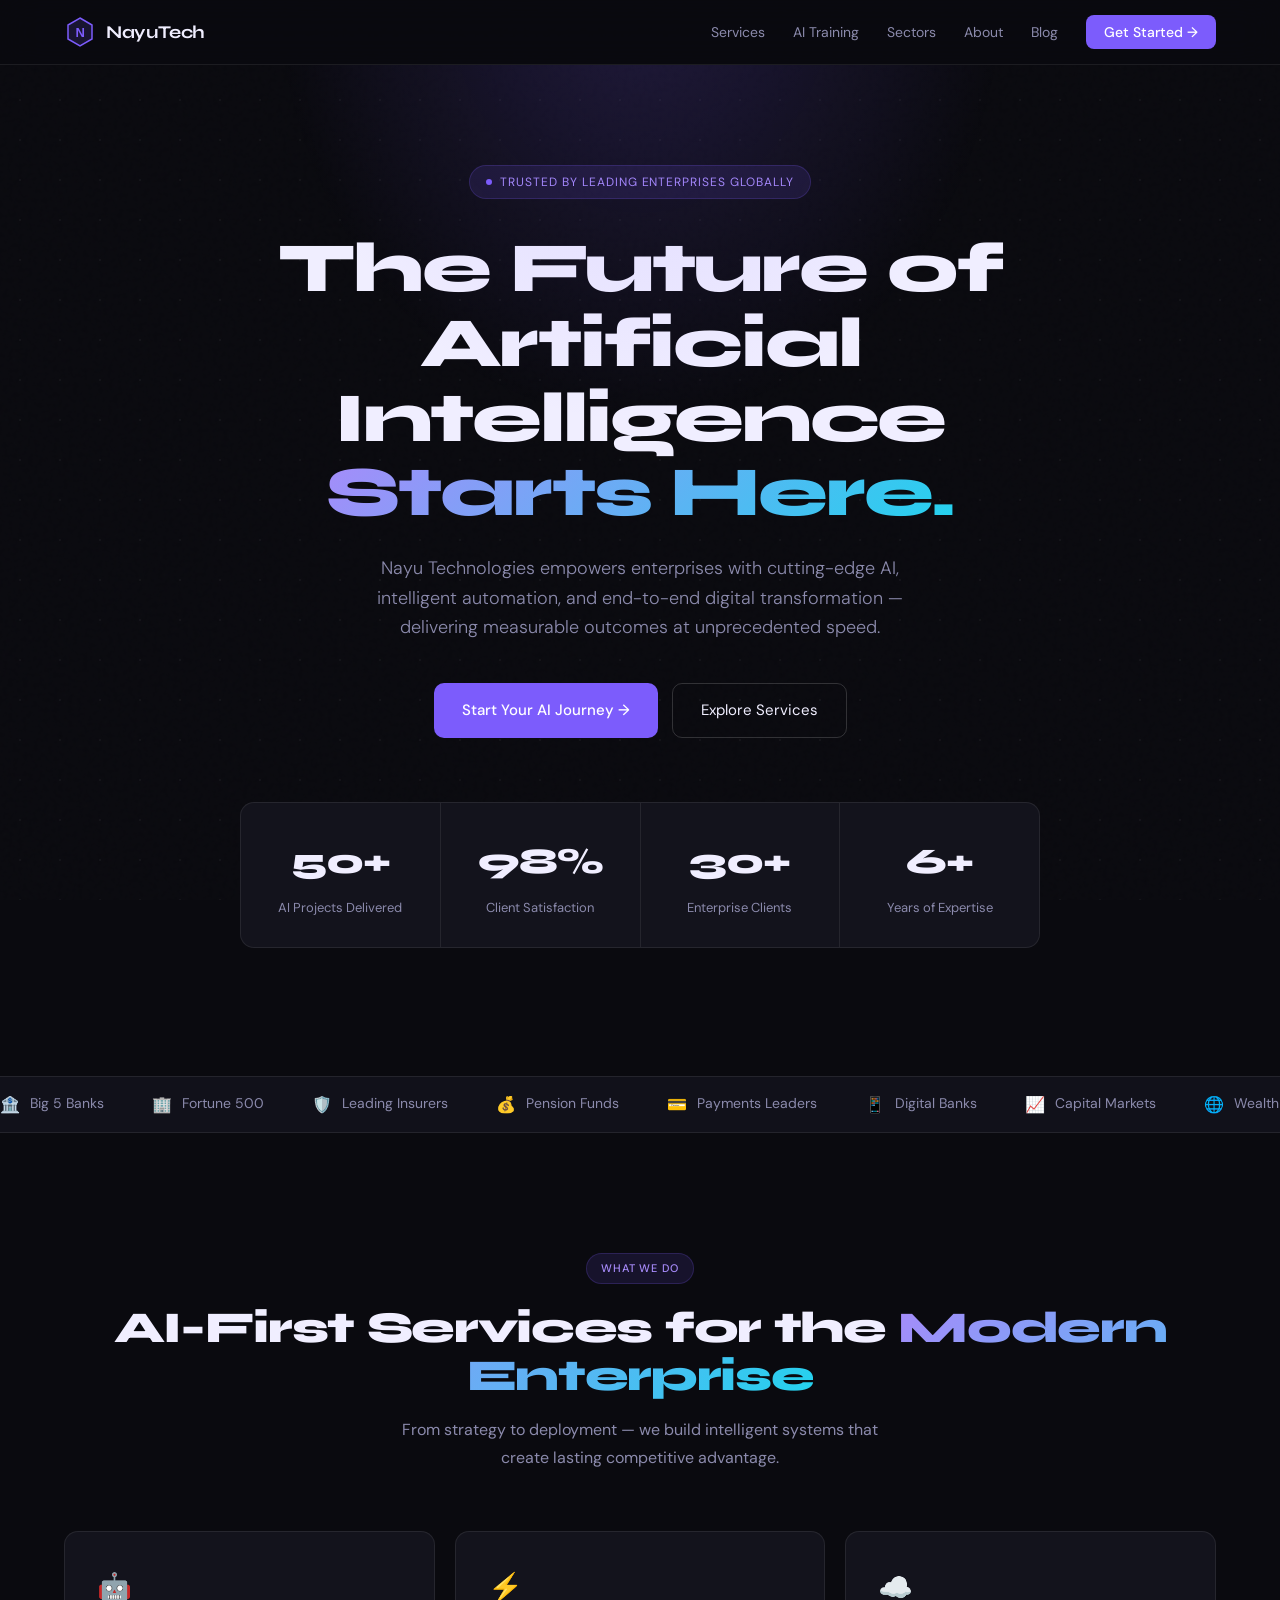
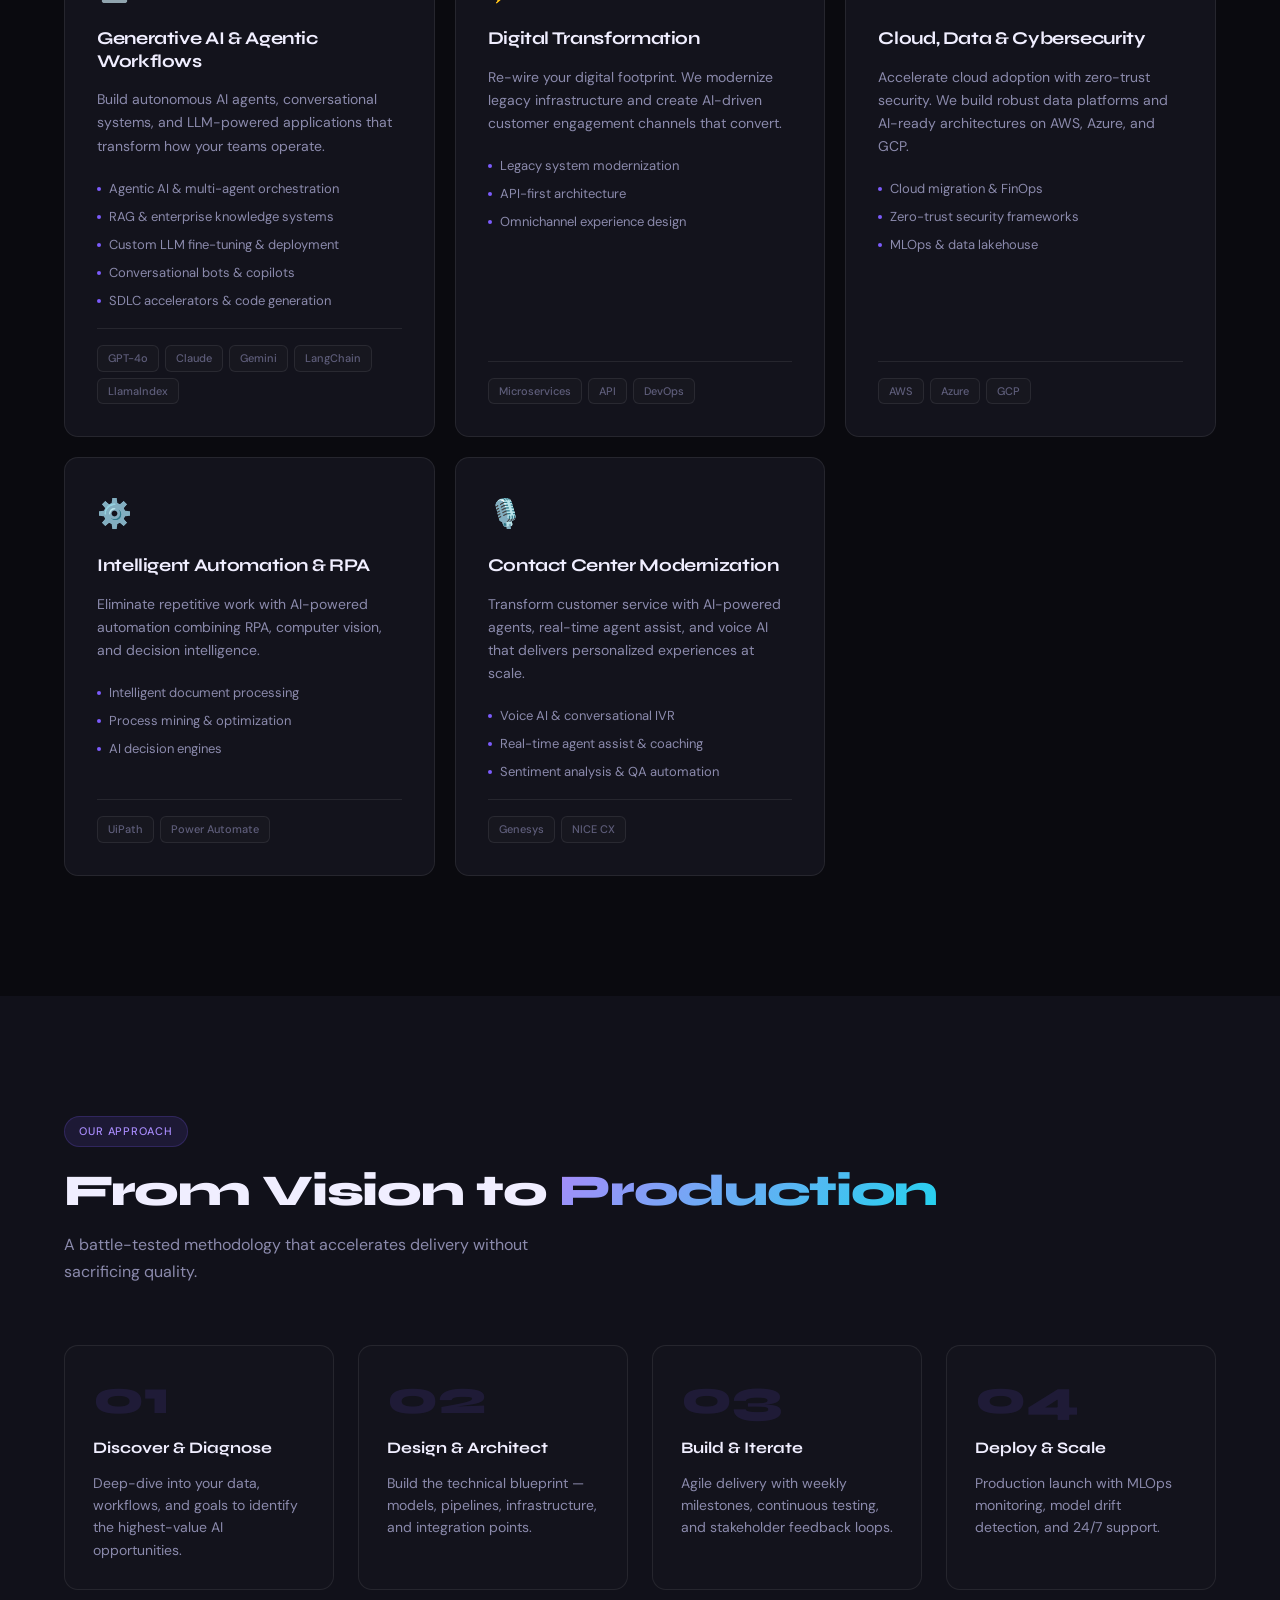
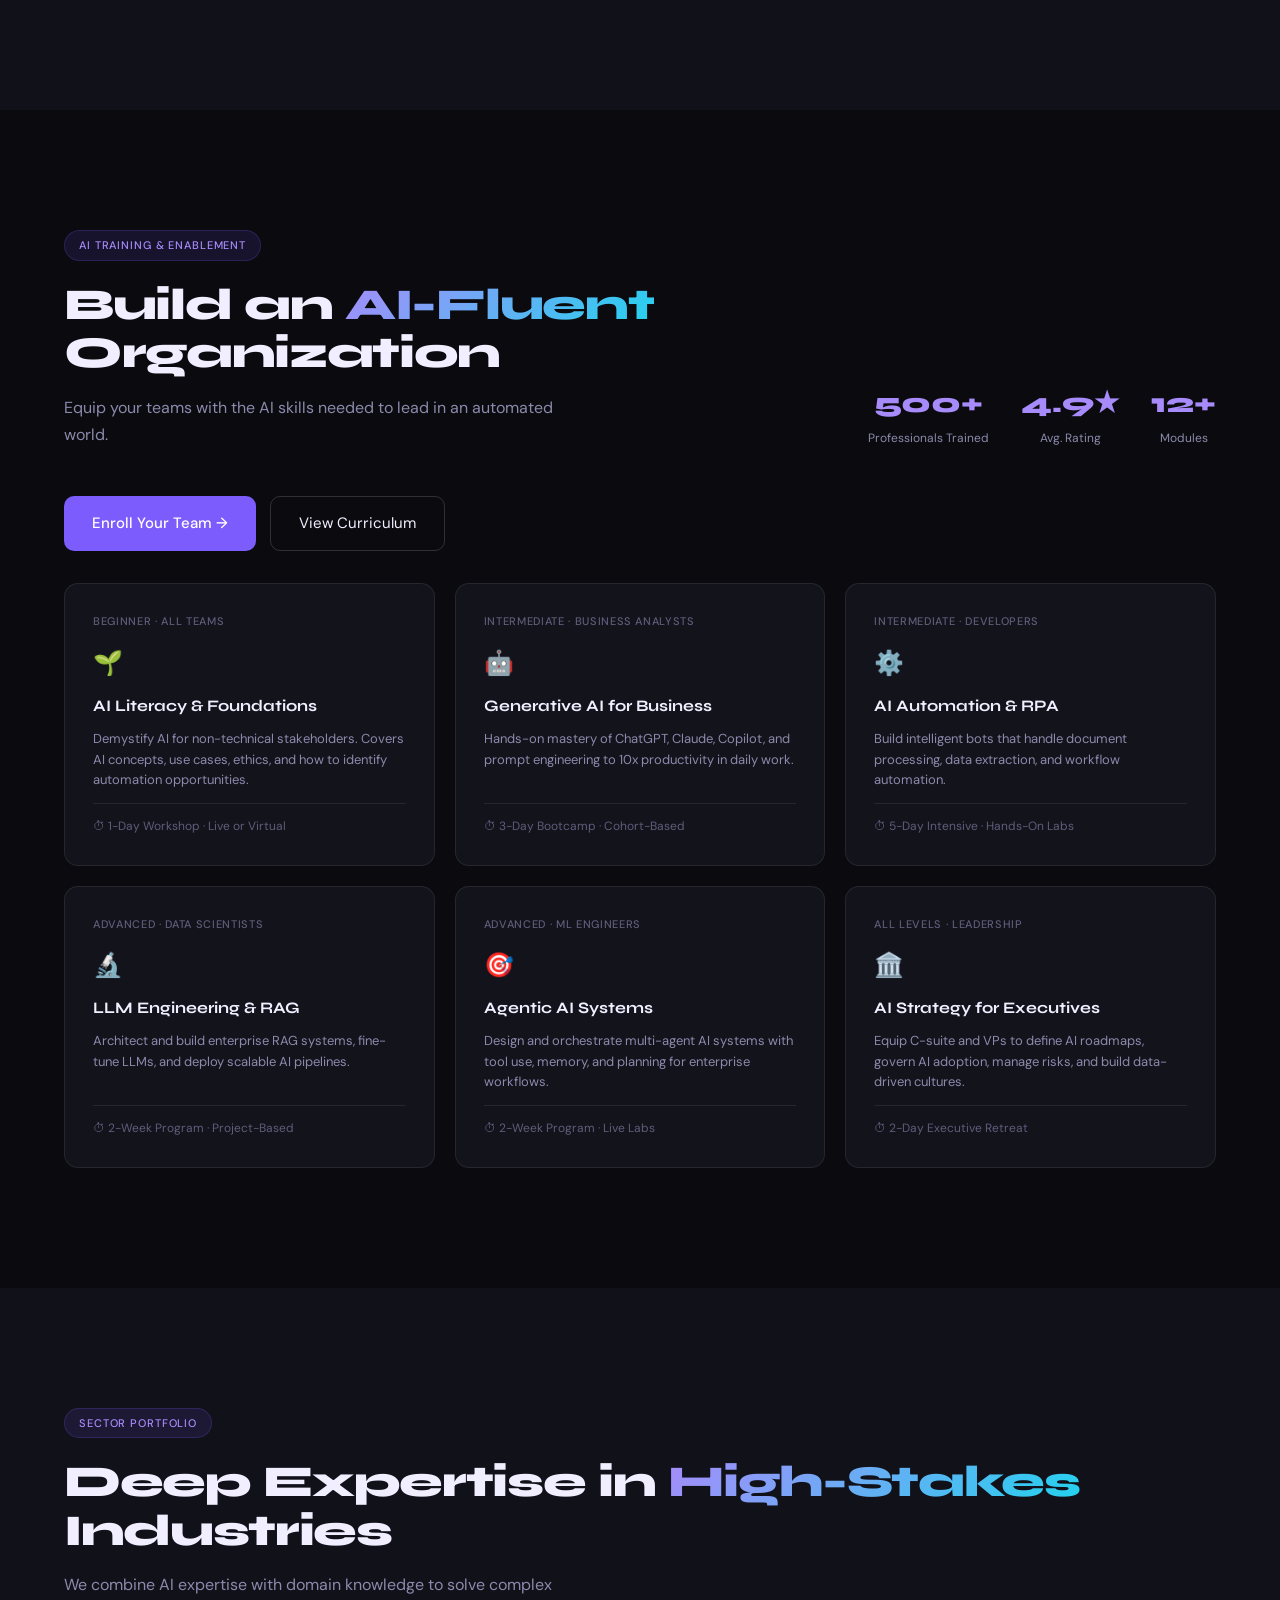
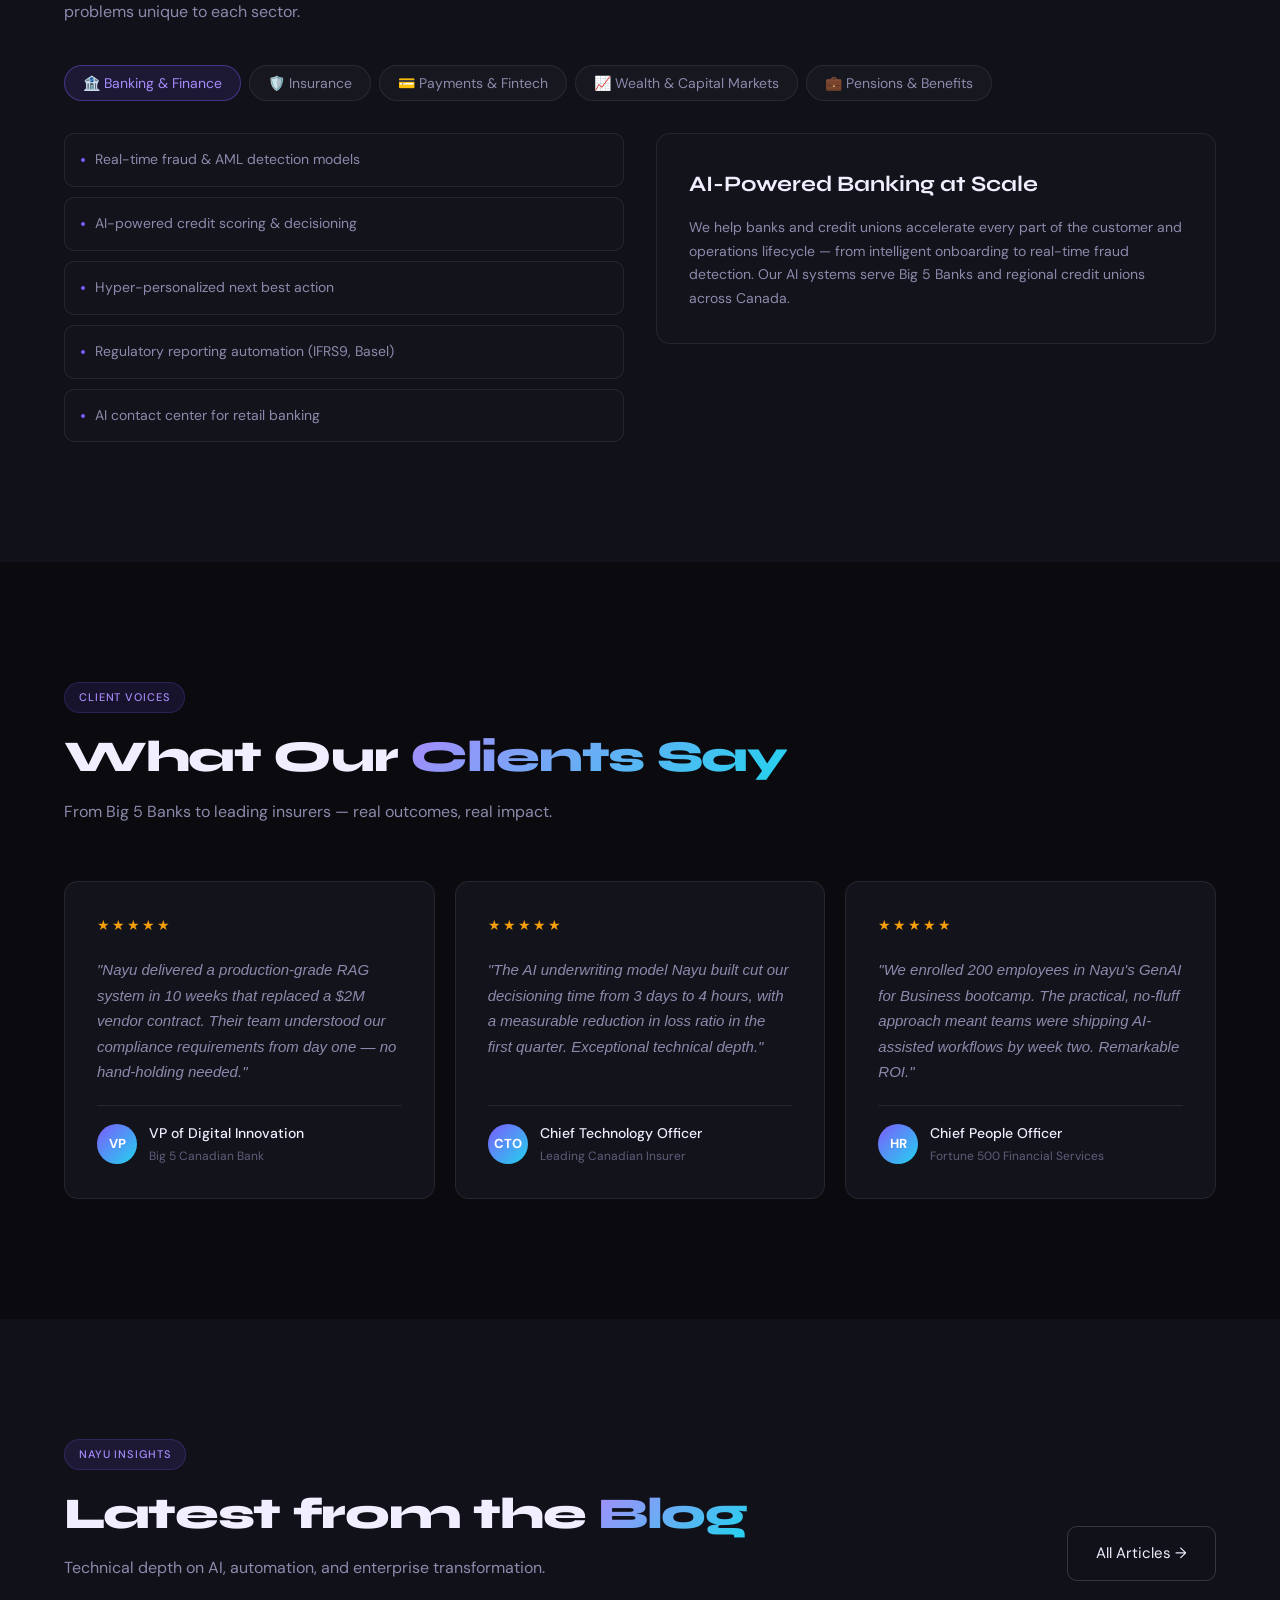
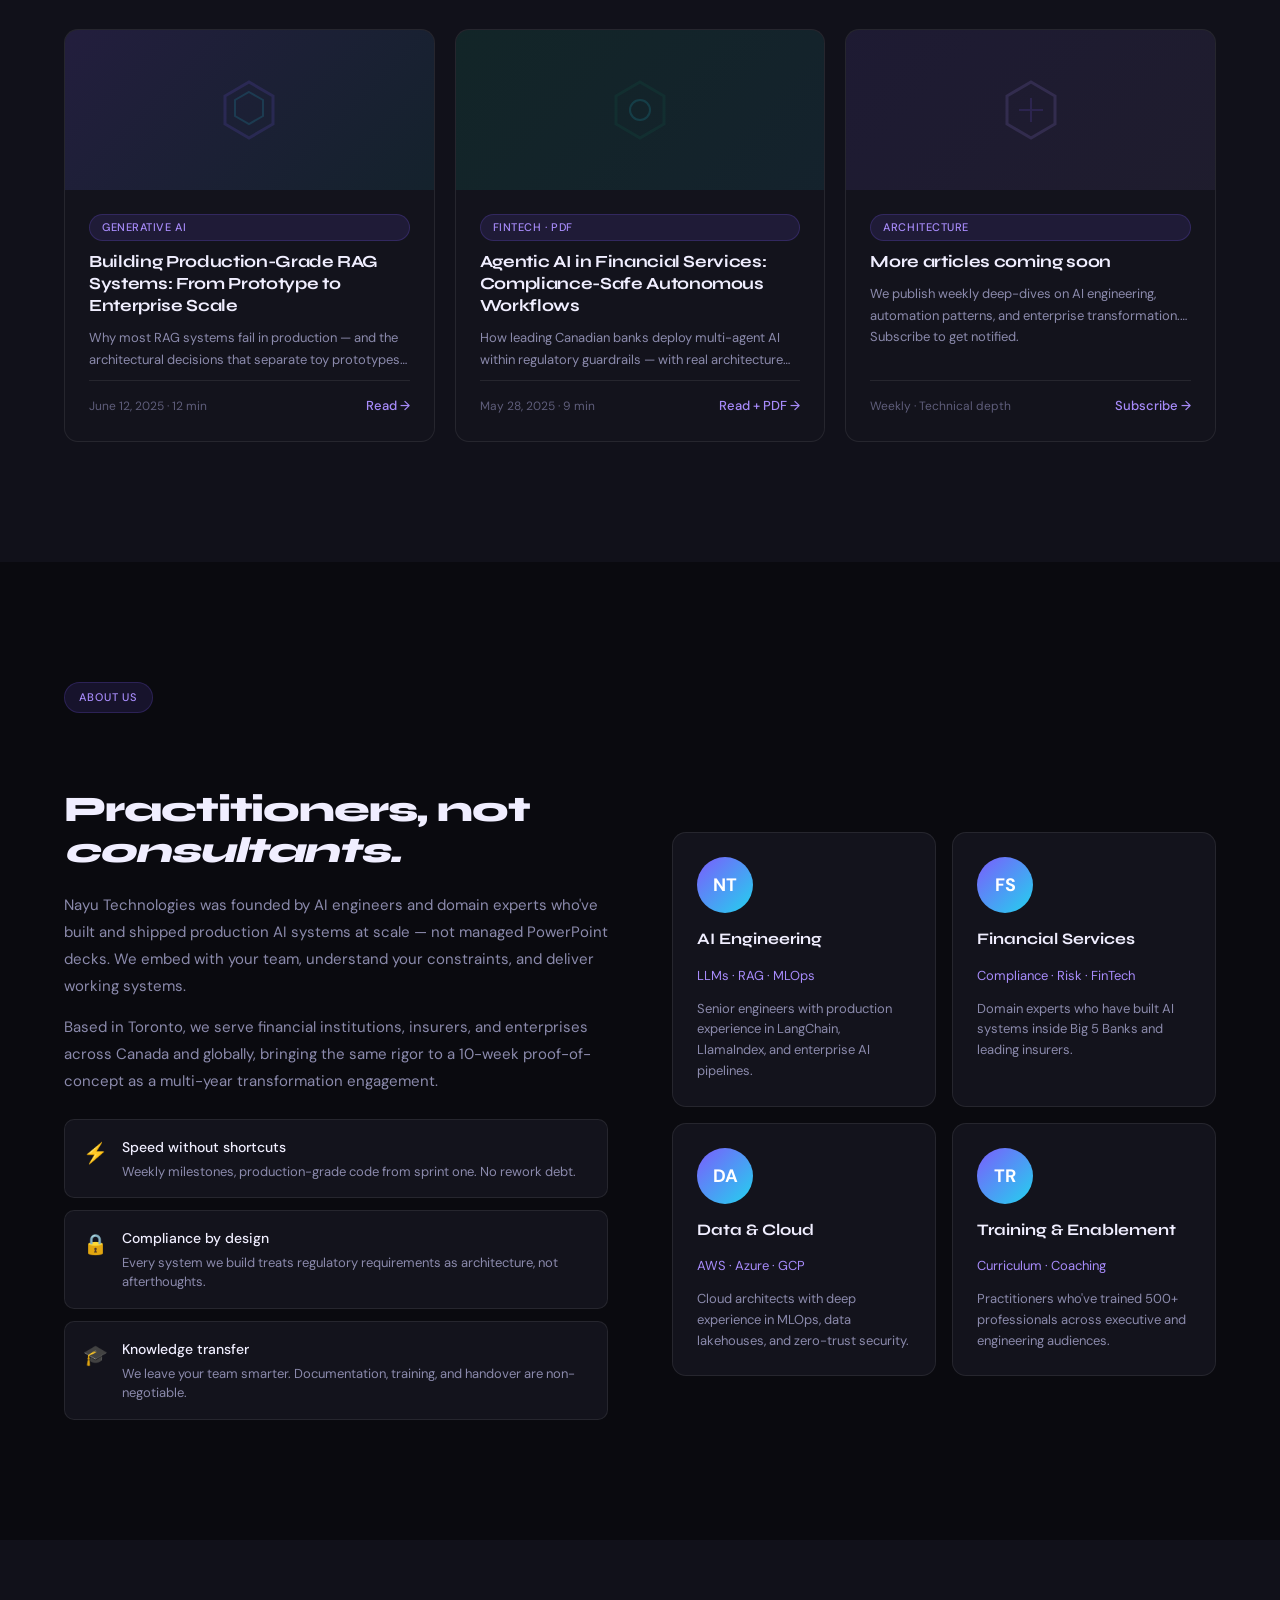
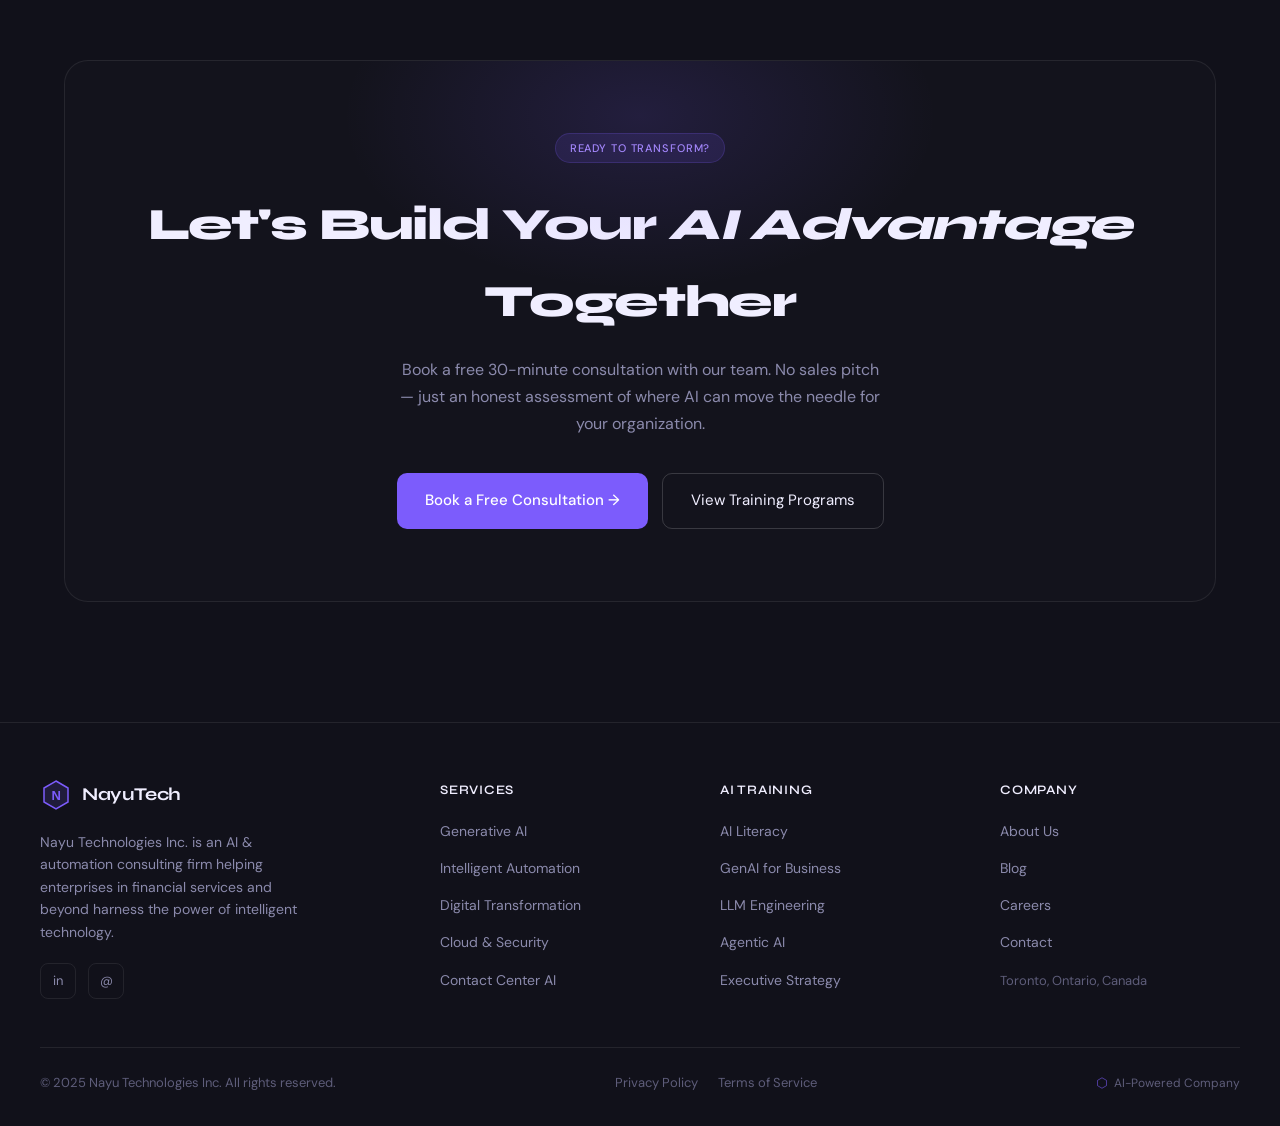
==== commit 121830dc: "update" ====
--- a/index.html
+++ b/index.html
@@ -1,564 +1,1326 @@
 <!DOCTYPE html>
 <html lang="en">
 <head>
-<meta charset="UTF-8" />
-<meta name="viewport" content="width=device-width, initial-scale=1.0" />
-<title>Nayu Technologies Inc. — AI &amp; Automation Consulting</title>
-<meta name="description" content="Nayu Technologies Inc. — Accelerating businesses with AI, automation, and digital transformation across finance, insurance, and enterprise." />
-<meta property="og:title" content="Nayu Technologies Inc. — AI &amp; Automation Consulting" />
-<meta property="og:description" content="Empowering enterprises with cutting-edge AI, intelligent automation, and end-to-end digital transformation." />
-<meta property="og:type" content="website" />
-<link rel="preconnect" href="https://fonts.googleapis.com" />
-<link rel="preconnect" href="https://fonts.gstatic.com" crossorigin />
-<link rel="stylesheet" href="https://fonts.googleapis.com/css2?family=Syne:wght@400;600;700;800&amp;family=DM+Sans:ital,opsz,wght@0,9..40,300;0,9..40,400;0,9..40,500;1,9..40,300&amp;display=optional" />
-<link rel="stylesheet" href="css/style.css" />
-<link rel="icon" href="data:image/svg+xml,<svg xmlns='http://www.w3.org/2000/svg' viewBox='0 0 100 100'><rect width='100' height='100' rx='20' fill='%2300d4ff'/><text y='.9em' font-size='70' x='10'>N</text></svg>" />
+  <meta charset="UTF-8" />
+  <meta name="viewport" content="width=device-width, initial-scale=1.0" />
+
+  <!-- ── SEO: Title & Description ── -->
+  <title>Nayu Technologies Inc. — AI & Automation Consulting</title>
+  <meta name="description" content="Nayu Technologies empowers enterprises with AI, intelligent automation, and digital transformation. Serving Big 5 Banks, Fortune 500, and financial services leaders from Toronto, Canada." />
+  <link rel="canonical" href="https://www.nayutechnologies.com/" />
+
+  <!-- ── SEO: Open Graph (LinkedIn / Facebook) ── -->
+  <meta property="og:type"        content="website" />
+  <meta property="og:url"         content="https://www.nayutechnologies.com/" />
+  <meta property="og:title"       content="Nayu Technologies — AI & Automation Consulting" />
+  <meta property="og:description" content="Enterprise AI, intelligent automation, and digital transformation for financial services and beyond. Based in Toronto." />
+  <meta property="og:image"       content="https://www.nayutechnologies.com/assets/og-image.png" />
+
+  <!-- ── SEO: Twitter Card ── -->
+  <meta name="twitter:card"        content="summary_large_image" />
+  <meta name="twitter:title"       content="Nayu Technologies — AI & Automation Consulting" />
+  <meta name="twitter:description" content="Enterprise AI, intelligent automation, and digital transformation for financial services and beyond." />
+  <meta name="twitter:image"       content="https://www.nayutechnologies.com/assets/og-image.png" />
+
+  <!-- ── Favicon (inline SVG hex mark) ── -->
+  <link rel="icon" type="image/svg+xml" href="data:image/svg+xml,%3Csvg xmlns='http://www.w3.org/2000/svg' viewBox='0 0 32 32'%3E%3Cpolygon points='16,2 28,9 28,23 16,30 4,23 4,9' fill='%237c5cfc22' stroke='%237c5cfc' stroke-width='2'/%3E%3Ctext x='16' y='22' text-anchor='middle' fill='%237c5cfc' font-size='13' font-weight='700' font-family='sans-serif'%3EN%3C/text%3E%3C/svg%3E" />
+  <link rel="apple-touch-icon" sizes="180x180" href="data:image/svg+xml,%3Csvg xmlns='http://www.w3.org/2000/svg' viewBox='0 0 32 32'%3E%3Crect width='32' height='32' fill='%230a0a0f'/%3E%3Cpolygon points='16,2 28,9 28,23 16,30 4,23 4,9' fill='%237c5cfc33' stroke='%237c5cfc' stroke-width='2'/%3E%3Ctext x='16' y='22' text-anchor='middle' fill='%237c5cfc' font-size='13' font-weight='700' font-family='sans-serif'%3EN%3C/text%3E%3C/svg%3E" />
+
+  <!-- ── SEO: JSON-LD Structured Data ── -->
+  <script type="application/ld+json">
+  {
+    "@context": "https://schema.org",
+    "@type": "Organization",
+    "name": "Nayu Technologies Inc.",
+    "url": "https://www.nayutechnologies.com",
+    "logo": "https://www.nayutechnologies.com/assets/logo.png",
+    "description": "AI and automation consulting for enterprises in financial services and beyond.",
+    "address": {
+      "@type": "PostalAddress",
+      "addressLocality": "Toronto",
+      "addressRegion": "Ontario",
+      "addressCountry": "CA"
+    },
+    "contactPoint": {
+      "@type": "ContactPoint",
+      "contactType": "customer service",
+      "url": "https://www.nayutechnologies.com/pages/contact.html"
+    },
+    "sameAs": [
+      "https://www.linkedin.com/company/nayutech"
+    ]
+  }
+  </script>
+
+  <link rel="preconnect" href="https://fonts.googleapis.com" />
+  <link href="https://fonts.googleapis.com/css2?family=Syne:wght@400;600;700;800&family=DM+Sans:ital,wght@0,300;0,400;0,500;1,400&display=swap" rel="stylesheet" />
+
+  <style>
+    /* ═══════════════════════════════════════════
+       DESIGN SYSTEM  (unchanged from original)
+    ═══════════════════════════════════════════ */
+    *, *::before, *::after { box-sizing: border-box; margin: 0; padding: 0; }
+
+    :root {
+      --bg:       #0a0a0f;
+      --bg2:      #11111a;
+      --bg3:      #17171f;
+      --card:     #13131c;
+      --border:   rgba(255,255,255,0.08);
+      --border-h: rgba(255,255,255,0.16);
+      --accent:   #7c5cfc;
+      --accent2:  #a78bfa;
+      --cyan:     #22d3ee;
+      --text:     #f0eeff;
+      --muted:    #8b8aac;
+      --muted2:   #5e5d7a;
+      --tag-bg:   rgba(124,92,252,0.12);
+      --tag-text: #a78bfa;
+      --font-head: 'Syne', sans-serif;
+      --font-body: 'DM Sans', sans-serif;
+      --radius: 14px;
+      --section-gap: 120px;
+    }
+
+    html { scroll-behavior: smooth; }
+
+    body {
+      background: var(--bg);
+      color: var(--text);
+      font-family: var(--font-body);
+      font-size: 16px;
+      line-height: 1.7;
+    }
+
+    body::before {
+      content: '';
+      position: fixed;
+      inset: 0;
+      background-image: url("data:image/svg+xml,%3Csvg viewBox='0 0 200 200' xmlns='http://www.w3.org/2000/svg'%3E%3Cfilter id='n'%3E%3CfeTurbulence type='fractalNoise' baseFrequency='0.9' numOctaves='4' stitchTiles='stitch'/%3E%3C/filter%3E%3Crect width='100%25' height='100%25' filter='url(%23n)' opacity='0.04'/%3E%3C/svg%3E");
+      pointer-events: none;
+      z-index: 0;
+      opacity: 0.4;
+    }
+
+    .page-bg-grid {
+      position: fixed; inset: 0;
+      background-image: radial-gradient(circle, rgba(255,255,255,0.04) 1px, transparent 1px);
+      background-size: 40px 40px;
+      pointer-events: none;
+      z-index: 0;
+    }
+
+    /* ── Layout ── */
+    .container { max-width: 1200px; margin: 0 auto; padding: 0 24px; }
+    section { position: relative; z-index: 1; }
+
+    /* ═══════════════════════════════════════════
+       NAV
+    ═══════════════════════════════════════════ */
+    nav {
+      position: sticky; top: 0; z-index: 100;
+      background: rgba(10,10,15,0.88);
+      backdrop-filter: blur(18px);
+      -webkit-backdrop-filter: blur(18px);
+      border-bottom: 1px solid var(--border);
+    }
+    .nav-inner {
+      max-width: 1200px; margin: 0 auto; padding: 0 24px;
+      height: 64px;
+      display: flex; align-items: center; justify-content: space-between;
+    }
+    .nav-logo {
+      display: flex; align-items: center; gap: 10px;
+      text-decoration: none;
+      font-family: var(--font-head); font-weight: 700; font-size: 18px;
+      color: var(--text); letter-spacing: -0.02em;
+    }
+    .hex-icon { width: 32px; height: 32px; display: flex; align-items: center; justify-content: center; }
+    .nav-links { display: flex; align-items: center; gap: 28px; list-style: none; }
+    .nav-links a { text-decoration: none; color: var(--muted); font-size: 14px; transition: color 0.2s; }
+    .nav-links a:hover { color: var(--text); }
+    .nav-cta {
+      background: var(--accent) !important; color: #fff !important;
+      padding: 8px 18px; border-radius: 8px; font-weight: 500 !important;
+      transition: background 0.2s !important;
+    }
+    .nav-cta:hover { background: var(--accent2) !important; }
+
+    /* Mobile nav */
+    .nav-hamburger {
+      display: none; background: none; border: 1px solid var(--border);
+      border-radius: 8px; padding: 6px 10px; cursor: pointer; color: var(--muted);
+      font-size: 18px;
+    }
+    .mobile-menu {
+      display: none; position: fixed; inset: 64px 0 0 0;
+      background: rgba(10,10,15,0.97); backdrop-filter: blur(20px);
+      z-index: 99; flex-direction: column; gap: 0;
+      padding: 24px;
+    }
+    .mobile-menu.open { display: flex; }
+    .mobile-menu a {
+      display: block; padding: 16px 0;
+      border-bottom: 1px solid var(--border);
+      text-decoration: none; color: var(--text);
+      font-size: 18px; font-family: var(--font-head);
+    }
+    .mobile-menu a:last-child { border-bottom: none; }
+
+    @media (max-width: 768px) {
+      .nav-links { display: none; }
+      .nav-hamburger { display: block; }
+    }
+
+    /* ═══════════════════════════════════════════
+       HERO
+    ═══════════════════════════════════════════ */
+    .hero {
+      padding: 100px 24px 80px;
+      text-align: center;
+      overflow: hidden;
+    }
+    .hero::before {
+      content: '';
+      position: absolute; top: -100px; left: 50%; transform: translateX(-50%);
+      width: 800px; height: 500px;
+      background: radial-gradient(ellipse at 50% 0%, rgba(124,92,252,0.2) 0%, transparent 65%);
+      pointer-events: none;
+    }
+    .hero-trust-bar {
+      display: inline-flex; align-items: center; gap: 8px;
+      background: var(--tag-bg); border: 1px solid rgba(124,92,252,0.2);
+      border-radius: 100px; padding: 6px 16px;
+      font-size: 12px; letter-spacing: 0.08em; text-transform: uppercase;
+      color: var(--accent2); margin-bottom: 32px;
+    }
+    .hero-trust-bar::before {
+      content: ''; width: 6px; height: 6px; border-radius: 50%;
+      background: var(--accent); animation: pulse 2s ease-in-out infinite;
+    }
+    @keyframes pulse { 0%,100%{opacity:1;transform:scale(1)} 50%{opacity:.5;transform:scale(.7)} }
+
+    .hero h1 {
+      font-family: var(--font-head); font-size: clamp(38px,5.5vw,72px);
+      font-weight: 800; letter-spacing: -0.03em; line-height: 1.06;
+      max-width: 820px; margin: 0 auto 24px;
+    }
+    .hero h1 em {
+      font-style: normal;
+      background: linear-gradient(135deg, var(--accent2) 0%, var(--cyan) 100%);
+      -webkit-background-clip: text; -webkit-text-fill-color: transparent; background-clip: text;
+    }
+    .hero-sub {
+      color: var(--muted); font-size: 18px; font-weight: 300;
+      max-width: 560px; margin: 0 auto 40px; line-height: 1.65;
+    }
+    .hero-ctas { display: flex; gap: 14px; justify-content: center; flex-wrap: wrap; }
+    .btn-primary {
+      display: inline-flex; align-items: center; gap: 8px;
+      background: var(--accent); color: #fff;
+      padding: 14px 28px; border-radius: 10px;
+      text-decoration: none; font-weight: 500; font-size: 15px;
+      transition: background 0.2s, transform 0.15s;
+    }
+    .btn-primary:hover { background: var(--accent2); transform: translateY(-1px); }
+    .btn-ghost {
+      display: inline-flex; align-items: center; gap: 8px;
+      border: 1px solid var(--border-h); color: var(--text);
+      padding: 14px 28px; border-radius: 10px;
+      text-decoration: none; font-size: 15px;
+      transition: border-color 0.2s, background 0.2s;
+    }
+    .btn-ghost:hover { border-color: rgba(124,92,252,0.4); background: var(--tag-bg); }
+
+    /* ── Stats ── */
+    .stats-row {
+      display: flex; gap: 0; justify-content: center;
+      margin: 64px auto 0; max-width: 800px;
+      border: 1px solid var(--border); border-radius: var(--radius);
+      overflow: hidden; background: var(--card);
+    }
+    .stat {
+      flex: 1; padding: 28px 20px; text-align: center;
+      border-right: 1px solid var(--border);
+    }
+    .stat:last-child { border-right: none; }
+    .stat-num {
+      font-family: var(--font-head); font-size: 36px; font-weight: 800;
+      letter-spacing: -0.03em; color: var(--text); display: block;
+    }
+    .stat-label { font-size: 13px; color: var(--muted); margin-top: 4px; }
+
+    /* ── Ticker ── */
+    .ticker-wrap {
+      margin: 48px 0 0; overflow: hidden;
+      border-top: 1px solid var(--border); border-bottom: 1px solid var(--border);
+      padding: 14px 0; background: var(--bg2);
+    }
+    .ticker-inner {
+      display: flex; gap: 48px; width: max-content;
+      animation: ticker 28s linear infinite;
+    }
+    .ticker-inner:hover { animation-play-state: paused; }
+    @keyframes ticker { from{transform:translateX(0)} to{transform:translateX(-50%)} }
+    .ticker-item { font-size: 14px; color: var(--muted); white-space: nowrap; display: flex; align-items: center; gap: 10px; }
+    .ticker-item span { font-size: 16px; }
+
+    /* ═══════════════════════════════════════════
+       SECTION HEADER (reusable)
+    ═══════════════════════════════════════════ */
+    .section-eyebrow {
+      display: inline-block;
+      background: var(--tag-bg); border: 1px solid rgba(124,92,252,0.2);
+      border-radius: 100px; padding: 5px 14px;
+      font-size: 11px; font-weight: 500; letter-spacing: 0.08em; text-transform: uppercase;
+      color: var(--accent2); margin-bottom: 20px;
+    }
+    .section-title {
+      font-family: var(--font-head); font-size: clamp(28px,3.5vw,44px);
+      font-weight: 800; letter-spacing: -0.03em; line-height: 1.1;
+      margin-bottom: 16px;
+    }
+    .section-title em { font-style: normal; background: linear-gradient(135deg,var(--accent2),var(--cyan)); -webkit-background-clip:text; -webkit-text-fill-color:transparent; background-clip:text; }
+    .section-sub { color: var(--muted); font-size: 16px; max-width: 520px; }
+
+    /* ═══════════════════════════════════════════
+       SERVICES
+    ═══════════════════════════════════════════ */
+    #services { padding: var(--section-gap) 0; }
+    .services-header { text-align: center; margin-bottom: 60px; }
+    .services-header .section-sub { margin: 0 auto; }
+    .services-grid {
+      display: grid; grid-template-columns: repeat(auto-fill, minmax(340px, 1fr));
+      gap: 20px;
+    }
+    .service-card {
+      background: var(--card); border: 1px solid var(--border);
+      border-radius: var(--radius); padding: 32px;
+      transition: border-color 0.25s, transform 0.25s, box-shadow 0.25s;
+      display: flex; flex-direction: column; gap: 16px;
+    }
+    .service-card:hover {
+      border-color: rgba(124,92,252,0.35);
+      transform: translateY(-2px);
+      box-shadow: 0 16px 48px rgba(0,0,0,0.35);
+    }
+    .service-icon { font-size: 28px; }
+    .service-card h3 {
+      font-family: var(--font-head); font-size: 18px; font-weight: 700;
+      letter-spacing: -0.02em; line-height: 1.25;
+    }
+    .service-card p { color: var(--muted); font-size: 14px; line-height: 1.65; }
+    .service-bullets { display: flex; flex-direction: column; gap: 6px; margin-top: 4px; }
+    .service-bullet {
+      display: flex; align-items: center; gap: 8px;
+      font-size: 13px; color: var(--muted);
+    }
+    .service-bullet::before { content:''; width:4px; height:4px; border-radius:50%; background:var(--accent); flex-shrink:0; }
+    .service-tags { display: flex; flex-wrap: wrap; gap: 6px; margin-top: auto; padding-top: 16px; border-top: 1px solid var(--border); }
+    .stag {
+      background: var(--bg3); border: 1px solid var(--border);
+      border-radius: 6px; padding: 3px 10px;
+      font-size: 11px; color: var(--muted2); font-weight: 500;
+    }
+
+    /* ═══════════════════════════════════════════
+       APPROACH  (timeline)
+    ═══════════════════════════════════════════ */
+    #approach { padding: var(--section-gap) 0; background: var(--bg2); }
+    .approach-grid {
+      display: grid; grid-template-columns: repeat(4,1fr); gap: 24px; margin-top: 60px;
+    }
+    .approach-card {
+      background: var(--card); border: 1px solid var(--border);
+      border-radius: var(--radius); padding: 28px; position: relative;
+    }
+    .approach-num {
+      font-family: var(--font-head); font-size: 48px; font-weight: 800;
+      color: rgba(124,92,252,0.12); line-height: 1; margin-bottom: 12px;
+    }
+    .approach-card h4 { font-family: var(--font-head); font-size: 16px; font-weight: 700; margin-bottom: 10px; }
+    .approach-card p { color: var(--muted); font-size: 14px; line-height: 1.6; }
+
+    /* ═══════════════════════════════════════════
+       TRAINING
+    ═══════════════════════════════════════════ */
+    #training { padding: var(--section-gap) 0; }
+    .training-header { display: grid; grid-template-columns: 1fr auto; align-items: end; gap: 32px; margin-bottom: 48px; }
+    .training-stats { display: flex; gap: 32px; flex-shrink: 0; }
+    .tstat { text-align: center; }
+    .tstat-num { font-family: var(--font-head); font-size: 28px; font-weight: 800; color: var(--accent2); display: block; }
+    .tstat-label { font-size: 12px; color: var(--muted); }
+    .training-grid { display: grid; grid-template-columns: repeat(3,1fr); gap: 20px; }
+    .training-card {
+      background: var(--card); border: 1px solid var(--border);
+      border-radius: var(--radius); padding: 28px;
+      display: flex; flex-direction: column; gap: 12px;
+      transition: border-color 0.2s, transform 0.2s;
+    }
+    .training-card:hover { border-color: rgba(124,92,252,0.35); transform: translateY(-2px); }
+    .training-level {
+      font-size: 11px; font-weight: 500; letter-spacing: 0.06em; text-transform: uppercase;
+      color: var(--muted2);
+    }
+    .training-icon { font-size: 24px; }
+    .training-card h3 { font-family: var(--font-head); font-size: 16px; font-weight: 700; line-height: 1.3; }
+    .training-card p { color: var(--muted); font-size: 13px; line-height: 1.6; flex: 1; }
+    .training-meta {
+      display: flex; align-items: center; gap: 8px;
+      font-size: 12px; color: var(--muted2);
+      padding-top: 12px; border-top: 1px solid var(--border);
+    }
+
+    /* ═══════════════════════════════════════════
+       SECTORS
+    ═══════════════════════════════════════════ */
+    #sectors { padding: var(--section-gap) 0; background: var(--bg2); }
+    .sector-tabs { display: flex; gap: 8px; flex-wrap: wrap; margin: 40px 0 32px; }
+    .sector-tab {
+      background: var(--bg3); border: 1px solid var(--border);
+      border-radius: 100px; padding: 8px 18px;
+      font-size: 14px; color: var(--muted); cursor: pointer;
+      transition: all 0.18s; font-family: var(--font-body);
+    }
+    .sector-tab:hover, .sector-tab.active {
+      background: var(--tag-bg); border-color: rgba(124,92,252,0.4); color: var(--accent2);
+    }
+    .sector-panel { display: none; }
+    .sector-panel.active { display: grid; grid-template-columns: 1fr 1fr; gap: 32px; align-items: start; }
+    .sector-list { display: flex; flex-direction: column; gap: 10px; }
+    .sector-item {
+      display: flex; align-items: center; gap: 10px;
+      background: var(--card); border: 1px solid var(--border);
+      border-radius: 10px; padding: 14px 16px; font-size: 14px; color: var(--muted);
+    }
+    .sector-item::before { content:''; width:4px; height:4px; border-radius:50%; background:var(--accent); flex-shrink:0; }
+    .sector-info { background: var(--card); border: 1px solid var(--border); border-radius: var(--radius); padding: 32px; }
+    .sector-info h3 { font-family: var(--font-head); font-size: 22px; font-weight: 700; margin-bottom: 12px; }
+    .sector-info p { color: var(--muted); font-size: 14px; line-height: 1.7; }
+
+    /* ═══════════════════════════════════════════
+       TESTIMONIALS  ← NEW
+    ═══════════════════════════════════════════ */
+    #testimonials { padding: var(--section-gap) 0; }
+    .testimonials-grid { display: grid; grid-template-columns: repeat(3,1fr); gap: 20px; margin-top: 56px; }
+    .testimonial-card {
+      background: var(--card); border: 1px solid var(--border);
+      border-radius: var(--radius); padding: 32px;
+      display: flex; flex-direction: column; gap: 20px;
+      transition: border-color 0.2s;
+    }
+    .testimonial-card:hover { border-color: rgba(124,92,252,0.3); }
+    .testimonial-stars { color: #f59e0b; font-size: 14px; letter-spacing: 2px; }
+    .testimonial-quote { color: var(--muted); font-size: 15px; line-height: 1.7; font-style: italic; flex: 1; }
+    .testimonial-author { display: flex; align-items: center; gap: 12px; padding-top: 16px; border-top: 1px solid var(--border); }
+    .author-avatar {
+      width: 40px; height: 40px; border-radius: 50%;
+      background: linear-gradient(135deg, var(--accent), var(--cyan));
+      display: flex; align-items: center; justify-content: center;
+      font-size: 13px; font-weight: 700; color: #fff; flex-shrink: 0;
+    }
+    .author-info .name { font-size: 14px; font-weight: 500; color: var(--text); }
+    .author-info .role { font-size: 12px; color: var(--muted2); }
+
+    /* ═══════════════════════════════════════════
+       BLOG PREVIEW  ← NEW
+    ═══════════════════════════════════════════ */
+    #blog-preview { padding: var(--section-gap) 0; background: var(--bg2); }
+    .blog-preview-header { display: flex; align-items: flex-end; justify-content: space-between; margin-bottom: 48px; flex-wrap: wrap; gap: 16px; }
+    .blog-preview-grid { display: grid; grid-template-columns: repeat(3,1fr); gap: 20px; }
+    .blog-preview-card {
+      background: var(--card); border: 1px solid var(--border);
+      border-radius: var(--radius); overflow: hidden;
+      text-decoration: none; color: inherit;
+      transition: border-color 0.25s, transform 0.25s;
+      display: flex; flex-direction: column;
+    }
+    .blog-preview-card:hover { border-color: rgba(124,92,252,0.4); transform: translateY(-3px); }
+    .blog-preview-visual {
+      height: 160px; position: relative; overflow: hidden;
+      background: var(--bg3);
+      display: flex; align-items: center; justify-content: center;
+    }
+    .blog-preview-visual svg { opacity: 0.15; }
+    .blog-preview-content { padding: 24px; display: flex; flex-direction: column; gap: 10px; flex: 1; }
+    .blog-preview-tag {
+      display: inline-block;
+      background: var(--tag-bg); border: 1px solid rgba(124,92,252,0.2);
+      border-radius: 100px; padding: 3px 12px;
+      font-size: 11px; font-weight: 500; letter-spacing: 0.05em; text-transform: uppercase;
+      color: var(--accent2);
+    }
+    .blog-preview-title { font-family: var(--font-head); font-size: 17px; font-weight: 700; line-height: 1.3; letter-spacing: -0.02em; }
+    .blog-preview-excerpt { color: var(--muted); font-size: 13px; line-height: 1.65; flex: 1; display: -webkit-box; -webkit-line-clamp: 2; -webkit-box-orient: vertical; overflow: hidden; }
+    .blog-preview-footer { display: flex; justify-content: space-between; align-items: center; padding-top: 14px; border-top: 1px solid var(--border); font-size: 12px; color: var(--muted2); }
+    .blog-read-link { color: var(--accent2); font-size: 13px; font-weight: 500; display: flex; align-items: center; gap: 4px; }
+
+    /* ═══════════════════════════════════════════
+       ABOUT / TEAM  ← NEW
+    ═══════════════════════════════════════════ */
+    #about { padding: var(--section-gap) 0; }
+    .about-grid { display: grid; grid-template-columns: 1fr 1fr; gap: 64px; align-items: center; margin-top: 56px; }
+    .about-text h2 { font-family: var(--font-head); font-size: clamp(24px,3vw,36px); font-weight: 800; letter-spacing: -0.03em; line-height: 1.15; margin-bottom: 20px; }
+    .about-text p { color: var(--muted); font-size: 15px; line-height: 1.8; margin-bottom: 14px; }
+    .about-values { display: flex; flex-direction: column; gap: 12px; margin-top: 24px; }
+    .about-value {
+      display: flex; gap: 14px;
+      background: var(--card); border: 1px solid var(--border);
+      border-radius: 10px; padding: 16px 18px;
+    }
+    .about-value-icon { font-size: 20px; flex-shrink: 0; }
+    .about-value h4 { font-size: 14px; font-weight: 500; margin-bottom: 2px; }
+    .about-value p { color: var(--muted); font-size: 13px; line-height: 1.5; margin: 0; }
+    .team-grid { display: grid; grid-template-columns: 1fr 1fr; gap: 16px; }
+    .team-card {
+      background: var(--card); border: 1px solid var(--border);
+      border-radius: var(--radius); padding: 24px;
+      display: flex; flex-direction: column; gap: 12px;
+      transition: border-color 0.2s;
+    }
+    .team-card:hover { border-color: rgba(124,92,252,0.3); }
+    .team-avatar {
+      width: 56px; height: 56px; border-radius: 50%;
+      background: linear-gradient(135deg, var(--accent), var(--cyan));
+      display: flex; align-items: center; justify-content: center;
+      font-size: 18px; font-weight: 700; color: #fff;
+    }
+    .team-card h4 { font-family: var(--font-head); font-size: 16px; font-weight: 700; }
+    .team-card .role { font-size: 13px; color: var(--accent2); }
+    .team-card p { color: var(--muted); font-size: 13px; line-height: 1.6; }
+
+    /* ═══════════════════════════════════════════
+       FINAL CTA
+    ═══════════════════════════════════════════ */
+    #cta { padding: var(--section-gap) 0; background: var(--bg2); }
+    .cta-box {
+      background: var(--card); border: 1px solid var(--border);
+      border-radius: 24px; padding: 72px 48px; text-align: center;
+      position: relative; overflow: hidden;
+    }
+    .cta-box::before {
+      content: '';
+      position: absolute; top: -120px; left: 50%; transform: translateX(-50%);
+      width: 600px; height: 350px;
+      background: radial-gradient(ellipse, rgba(124,92,252,0.15) 0%, transparent 70%);
+      pointer-events: none;
+    }
+    .cta-box h2 {
+      font-family: var(--font-head); font-size: clamp(28px,3.5vw,48px);
+      font-weight: 800; letter-spacing: -0.03em; margin-bottom: 16px;
+    }
+    .cta-box p { color: var(--muted); font-size: 16px; max-width: 480px; margin: 0 auto 36px; }
+    .cta-buttons { display: flex; gap: 14px; justify-content: center; flex-wrap: wrap; }
+
+    /* ═══════════════════════════════════════════
+       FOOTER
+    ═══════════════════════════════════════════ */
+    footer {
+      border-top: 1px solid var(--border); background: var(--bg2);
+      padding: 56px 24px 32px; position: relative; z-index: 1;
+    }
+    .footer-inner { max-width: 1200px; margin: 0 auto; }
+    .footer-top {
+      display: grid; grid-template-columns: 1.5fr 1fr 1fr 1fr; gap: 40px;
+      margin-bottom: 48px;
+    }
+    .footer-brand p { color: var(--muted); font-size: 14px; margin: 12px 0 20px; max-width: 280px; line-height: 1.6; }
+    .footer-socials { display: flex; gap: 12px; }
+    .social-btn {
+      width: 36px; height: 36px;
+      border: 1px solid var(--border); border-radius: 8px;
+      display: flex; align-items: center; justify-content: center;
+      color: var(--muted); text-decoration: none; font-size: 13px;
+      transition: all 0.2s;
+    }
+    .social-btn:hover { border-color: var(--accent); color: var(--accent2); }
+    .footer-col h4 {
+      font-family: var(--font-head); font-size: 13px; font-weight: 600;
+      letter-spacing: 0.06em; text-transform: uppercase;
+      color: var(--text); margin-bottom: 16px;
+    }
+    .footer-col ul { list-style: none; display: flex; flex-direction: column; gap: 10px; }
+    .footer-col a { color: var(--muted); text-decoration: none; font-size: 14px; transition: color 0.2s; }
+    .footer-col a:hover { color: var(--text); }
+    .footer-bottom {
+      border-top: 1px solid var(--border); padding-top: 24px;
+      display: flex; justify-content: space-between; align-items: center;
+      flex-wrap: wrap; gap: 12px;
+    }
+    .footer-bottom p { color: var(--muted2); font-size: 13px; }
+    .footer-bottom-links { display: flex; gap: 20px; }
+    .footer-bottom-links a { color: var(--muted2); text-decoration: none; font-size: 13px; transition: color 0.2s; }
+    .footer-bottom-links a:hover { color: var(--text); }
+    .footer-ai-badge { color: var(--muted2); font-size: 12px; display: flex; align-items: center; gap: 6px; }
+
+    /* ── Scroll-to-top button ── */
+    #scrollTop {
+      position: fixed; bottom: 28px; right: 28px; z-index: 200;
+      width: 44px; height: 44px;
+      background: var(--accent); border: none; border-radius: 50%;
+      color: #fff; font-size: 18px; cursor: pointer;
+      display: none; align-items: center; justify-content: center;
+      box-shadow: 0 4px 20px rgba(124,92,252,0.4);
+      transition: background 0.2s, transform 0.15s;
+    }
+    #scrollTop.visible { display: flex; }
+    #scrollTop:hover { background: var(--accent2); transform: translateY(-2px); }
+
+    /* ═══════════════════════════════════════════
+       RESPONSIVE
+    ═══════════════════════════════════════════ */
+    @media (max-width: 960px) {
+      .approach-grid { grid-template-columns: repeat(2,1fr); }
+      .training-grid { grid-template-columns: repeat(2,1fr); }
+      .testimonials-grid { grid-template-columns: repeat(2,1fr); }
+      .blog-preview-grid { grid-template-columns: repeat(2,1fr); }
+      .about-grid { grid-template-columns: 1fr; gap: 40px; }
+      .footer-top { grid-template-columns: 1fr 1fr; }
+      .training-header { grid-template-columns: 1fr; }
+      .training-stats { justify-content: flex-start; }
+    }
+    @media (max-width: 640px) {
+      :root { --section-gap: 72px; }
+      .stats-row { flex-direction: column; }
+      .stat { border-right: none; border-bottom: 1px solid var(--border); }
+      .stat:last-child { border-bottom: none; }
+      .approach-grid { grid-template-columns: 1fr; }
+      .training-grid { grid-template-columns: 1fr; }
+      .testimonials-grid { grid-template-columns: 1fr; }
+      .blog-preview-grid { grid-template-columns: 1fr; }
+      .sector-panel.active { grid-template-columns: 1fr; }
+      .team-grid { grid-template-columns: 1fr; }
+      .footer-top { grid-template-columns: 1fr; }
+      .cta-box { padding: 48px 24px; }
+    }
+  </style>
 </head>
 <body>
-
-<!-- ═══════════════ NAVBAR ═══════════════ -->
-<nav class="navbar" id="navbar">
-  <a href="index.html" class="nav-logo">
-    <div class="nav-logo-icon">⬡</div>
-    Nayu<span>Tech</span>
-  </a>
-  <ul class="nav-links">
-    <li><a href="pages/services.html">Services</a></li>
-    <li><a href="pages/training.html">AI Training</a></li>
-    <li><a href="pages/sectors.html">Sectors</a></li>
-    <li><a href="pages/clients.html">Clients</a></li>
-    <li><a href="pages/contact.html" class="nav-cta btn">Get Started →</a></li>
-  </ul>
-  <div class="nav-hamburger" id="hamburger" role="button" tabindex="0" aria-label="Open menu" aria-controls="mobile-menu" aria-expanded="false">
-    <span></span><span></span><span></span>
+<div class="page-bg-grid"></div>
+
+<!-- ═══════════════════════════════════════════
+     NAV
+═══════════════════════════════════════════ -->
+<nav>
+  <div class="nav-inner">
+    <a href="/" class="nav-logo">
+      <div class="hex-icon">
+        <svg viewBox="0 0 32 32" width="32" height="32" fill="none">
+          <polygon points="16,2 28,9 28,23 16,30 4,23 4,9" fill="rgba(124,92,252,0.15)" stroke="#7c5cfc" stroke-width="1.5"/>
+          <text x="16" y="21" text-anchor="middle" fill="#7c5cfc" font-size="13" font-weight="700" font-family="sans-serif">N</text>
+        </svg>
+      </div>
+      NayuTech
+    </a>
+    <ul class="nav-links">
+      <li><a href="#services">Services</a></li>
+      <li><a href="#training">AI Training</a></li>
+      <li><a href="#sectors">Sectors</a></li>
+      <li><a href="#about">About</a></li>
+      <li><a href="pages/blog.html">Blog</a></li>
+      <li><a href="pages/contact.html" class="nav-cta">Get Started →</a></li>
+    </ul>
+    <button class="nav-hamburger" onclick="toggleMobileMenu()">☰</button>
   </div>
 </nav>
 
-<!-- Mobile Menu -->
-<div class="mobile-menu" id="mobile-menu" aria-hidden="true">
-  <span class="mobile-close" id="mobile-close" role="button" tabindex="0" aria-label="Close menu">✕</span>
-  <a href="pages/services.html">Services</a>
-  <a href="pages/training.html">AI Training</a>
-  <a href="pages/sectors.html">Sectors</a>
-  <a href="pages/clients.html">Clients</a>
-  <a href="pages/contact.html" style="color: var(--accent)">Get Started →</a>
+<!-- Mobile menu -->
+<div class="mobile-menu" id="mobileMenu">
+  <a href="#services"       onclick="closeMobileMenu()">Services</a>
+  <a href="#training"       onclick="closeMobileMenu()">AI Training</a>
+  <a href="#sectors"        onclick="closeMobileMenu()">Sectors</a>
+  <a href="#about"          onclick="closeMobileMenu()">About</a>
+  <a href="pages/blog.html" onclick="closeMobileMenu()">Blog</a>
+  <a href="pages/contact.html" onclick="closeMobileMenu()" style="color:var(--accent2)">Get Started →</a>
 </div>
 
-<!-- ═══════════════ HERO ═══════════════ -->
-<section class="hero" id="home">
-<canvas id="particles-canvas"></canvas>
-<div class="hero-orb hero-orb-1"></div>
-<div class="hero-orb hero-orb-2"></div>
-<div class="hero-orb hero-orb-3"></div>
-<div class="container">
-  <div class="hero-content">
-    <div class="hero-badge">
-      <span class="hero-badge-dot"></span>
-      Trusted by leading enterprises globally
-    </div>
-    <h1 class="hero-title">
-      <span class="line">The Future of</span>
-      <span class="line hero-typed-line">
-        <span class="hero-typed-slot">
-          <span class="gradient-text" id="typed-text">Artificial Intelligence</span>
-        </span>
-      </span>
-      <span class="line">Starts Here.</span>
-    </h1>
-    <p class="hero-subtitle">
-      Nayu Technologies empowers enterprises with cutting-edge AI, intelligent automation, and end-to-end digital transformation — delivering measurable outcomes at unprecedented speed.
-    </p>
-    <div class="hero-actions">
-      <a href="pages/contact.html" class="btn btn-primary">Start Your AI Journey →</a>
-      <a href="pages/services.html" class="btn btn-outline">Explore Services</a>
-    </div>
-    <div class="hero-stats">
-      <div>
-        <div class="hero-stat-value" data-count="200+">200+</div>
-        <div class="hero-stat-label">AI Projects Delivered</div>
-      </div>
-      <div>
-        <div class="hero-stat-value" data-count="98%">98%</div>
-        <div class="hero-stat-label">Client Satisfaction</div>
-      </div>
-      <div>
-        <div class="hero-stat-value" data-count="40+">40+</div>
-        <div class="hero-stat-label">Enterprise Clients</div>
-      </div>
-      <div>
-        <div class="hero-stat-value" data-count="12+">12+</div>
-        <div class="hero-stat-label">Years of Expertise</div>
-      </div>
-    </div>
+<!-- ═══════════════════════════════════════════
+     HERO
+═══════════════════════════════════════════ -->
+<section class="hero">
+  <div class="container">
+    <div class="hero-trust-bar">Trusted by leading enterprises globally</div>
+    <h1>The Future of Artificial<br>Intelligence <em>Starts Here.</em></h1>
+    <p class="hero-sub">Nayu Technologies empowers enterprises with cutting-edge AI, intelligent automation, and end-to-end digital transformation — delivering measurable outcomes at unprecedented speed.</p>
+    <div class="hero-ctas">
+      <a href="pages/contact.html" class="btn-primary">Start Your AI Journey →</a>
+      <a href="#services" class="btn-ghost">Explore Services</a>
+    </div>
+
+    <!-- Stats with hard-coded fallbacks, animated on scroll -->
+    <div class="stats-row">
+      <div class="stat">
+        <span class="stat-num" data-target="50" data-suffix="+">50+</span>
+        <div class="stat-label">AI Projects Delivered</div>
+      </div>
+      <div class="stat">
+        <span class="stat-num" data-target="98" data-suffix="%">98%</span>
+        <div class="stat-label">Client Satisfaction</div>
+      </div>
+      <div class="stat">
+        <span class="stat-num" data-target="30" data-suffix="+">30+</span>
+        <div class="stat-label">Enterprise Clients</div>
+      </div>
+      <div class="stat">
+        <span class="stat-num" data-target="6" data-suffix="+">6+</span>
+        <div class="stat-label">Years of Expertise</div>
+      </div>
+    </div>
+  </div>
+</section>
+
+<!-- Ticker -->
+<div class="ticker-wrap">
+  <div class="ticker-inner">
+    <span class="ticker-item"><span>🏦</span> Big 5 Banks</span>
+    <span class="ticker-item"><span>🏢</span> Fortune 500</span>
+    <span class="ticker-item"><span>🛡️</span> Leading Insurers</span>
+    <span class="ticker-item"><span>💰</span> Pension Funds</span>
+    <span class="ticker-item"><span>💳</span> Payments Leaders</span>
+    <span class="ticker-item"><span>📱</span> Digital Banks</span>
+    <span class="ticker-item"><span>📈</span> Capital Markets</span>
+    <span class="ticker-item"><span>🌐</span> Wealth Managers</span>
+    <!-- duplicate for seamless loop -->
+    <span class="ticker-item"><span>🏦</span> Big 5 Banks</span>
+    <span class="ticker-item"><span>🏢</span> Fortune 500</span>
+    <span class="ticker-item"><span>🛡️</span> Leading Insurers</span>
+    <span class="ticker-item"><span>💰</span> Pension Funds</span>
+    <span class="ticker-item"><span>💳</span> Payments Leaders</span>
+    <span class="ticker-item"><span>📱</span> Digital Banks</span>
+    <span class="ticker-item"><span>📈</span> Capital Markets</span>
+    <span class="ticker-item"><span>🌐</span> Wealth Managers</span>
   </div>
 </div>
+
+<!-- ═══════════════════════════════════════════
+     SERVICES
+═══════════════════════════════════════════ -->
+<section id="services">
+  <div class="container">
+    <div class="services-header">
+      <div class="section-eyebrow">What We Do</div>
+      <h2 class="section-title">AI-First Services for the <em>Modern Enterprise</em></h2>
+      <p class="section-sub">From strategy to deployment — we build intelligent systems that create lasting competitive advantage.</p>
+    </div>
+    <div class="services-grid">
+
+      <div class="service-card">
+        <div class="service-icon">🤖</div>
+        <h3>Generative AI & Agentic Workflows</h3>
+        <p>Build autonomous AI agents, conversational systems, and LLM-powered applications that transform how your teams operate.</p>
+        <div class="service-bullets">
+          <div class="service-bullet">Agentic AI & multi-agent orchestration</div>
+          <div class="service-bullet">RAG & enterprise knowledge systems</div>
+          <div class="service-bullet">Custom LLM fine-tuning & deployment</div>
+          <div class="service-bullet">Conversational bots & copilots</div>
+          <div class="service-bullet">SDLC accelerators & code generation</div>
+        </div>
+        <div class="service-tags">
+          <span class="stag">GPT-4o</span><span class="stag">Claude</span><span class="stag">Gemini</span><span class="stag">LangChain</span><span class="stag">LlamaIndex</span>
+        </div>
+      </div>
+
+      <div class="service-card">
+        <div class="service-icon">⚡</div>
+        <h3>Digital Transformation</h3>
+        <p>Re-wire your digital footprint. We modernize legacy infrastructure and create AI-driven customer engagement channels that convert.</p>
+        <div class="service-bullets">
+          <div class="service-bullet">Legacy system modernization</div>
+          <div class="service-bullet">API-first architecture</div>
+          <div class="service-bullet">Omnichannel experience design</div>
+        </div>
+        <div class="service-tags">
+          <span class="stag">Microservices</span><span class="stag">API</span><span class="stag">DevOps</span>
+        </div>
+      </div>
+
+      <div class="service-card">
+        <div class="service-icon">☁️</div>
+        <h3>Cloud, Data & Cybersecurity</h3>
+        <p>Accelerate cloud adoption with zero-trust security. We build robust data platforms and AI-ready architectures on AWS, Azure, and GCP.</p>
+        <div class="service-bullets">
+          <div class="service-bullet">Cloud migration & FinOps</div>
+          <div class="service-bullet">Zero-trust security frameworks</div>
+          <div class="service-bullet">MLOps & data lakehouse</div>
+        </div>
+        <div class="service-tags">
+          <span class="stag">AWS</span><span class="stag">Azure</span><span class="stag">GCP</span>
+        </div>
+      </div>
+
+      <div class="service-card">
+        <div class="service-icon">⚙️</div>
+        <h3>Intelligent Automation & RPA</h3>
+        <p>Eliminate repetitive work with AI-powered automation combining RPA, computer vision, and decision intelligence.</p>
+        <div class="service-bullets">
+          <div class="service-bullet">Intelligent document processing</div>
+          <div class="service-bullet">Process mining & optimization</div>
+          <div class="service-bullet">AI decision engines</div>
+        </div>
+        <div class="service-tags">
+          <span class="stag">UiPath</span><span class="stag">Power Automate</span>
+        </div>
+      </div>
+
+      <div class="service-card">
+        <div class="service-icon">🎙️</div>
+        <h3>Contact Center Modernization</h3>
+        <p>Transform customer service with AI-powered agents, real-time agent assist, and voice AI that delivers personalized experiences at scale.</p>
+        <div class="service-bullets">
+          <div class="service-bullet">Voice AI & conversational IVR</div>
+          <div class="service-bullet">Real-time agent assist & coaching</div>
+          <div class="service-bullet">Sentiment analysis & QA automation</div>
+        </div>
+        <div class="service-tags">
+          <span class="stag">Genesys</span><span class="stag">NICE CX</span>
+        </div>
+      </div>
+
+    </div>
+  </div>
 </section>
 
-<!-- ═══════════════ CLIENTS MARQUEE ═══════════════ -->
-<section class="clients-section" id="clients">
-<div class="container">
-  <p class="clients-label">Trusted by industry leaders</p>
-  <div class="clients-track-wrapper">
-    <div class="clients-track">
-      <div class="client-pill">🏦 Big 5 Banks</div>
-      <div class="client-pill">🏢 Fortune 500</div>
-      <div class="client-pill">🛡️ Leading Insurers</div>
-      <div class="client-pill">💰 Pension Funds</div>
-      <div class="client-pill">💳 Payments Leaders</div>
-      <div class="client-pill">📱 Digital Banks</div>
-      <div class="client-pill">📈 Capital Markets</div>
-      <div class="client-pill">🌐 Wealth Managers</div>
-      <!-- Duplicate for infinite loop -->
-      <div class="client-pill">🏦 Big 5 Banks</div>
-      <div class="client-pill">🏢 Fortune 500</div>
-      <div class="client-pill">🛡️ Leading Insurers</div>
-      <div class="client-pill">💰 Pension Funds</div>
-      <div class="client-pill">💳 Payments Leaders</div>
-      <div class="client-pill">📱 Digital Banks</div>
-      <div class="client-pill">📈 Capital Markets</div>
-      <div class="client-pill">🌐 Wealth Managers</div>
+<!-- ═══════════════════════════════════════════
+     APPROACH
+═══════════════════════════════════════════ -->
+<section id="approach">
+  <div class="container">
+    <div class="section-eyebrow">Our Approach</div>
+    <h2 class="section-title">From Vision to <em>Production</em></h2>
+    <p class="section-sub">A battle-tested methodology that accelerates delivery without sacrificing quality.</p>
+    <div class="approach-grid">
+      <div class="approach-card">
+        <div class="approach-num">01</div>
+        <h4>Discover & Diagnose</h4>
+        <p>Deep-dive into your data, workflows, and goals to identify the highest-value AI opportunities.</p>
+      </div>
+      <div class="approach-card">
+        <div class="approach-num">02</div>
+        <h4>Design & Architect</h4>
+        <p>Build the technical blueprint — models, pipelines, infrastructure, and integration points.</p>
+      </div>
+      <div class="approach-card">
+        <div class="approach-num">03</div>
+        <h4>Build & Iterate</h4>
+        <p>Agile delivery with weekly milestones, continuous testing, and stakeholder feedback loops.</p>
+      </div>
+      <div class="approach-card">
+        <div class="approach-num">04</div>
+        <h4>Deploy & Scale</h4>
+        <p>Production launch with MLOps monitoring, model drift detection, and 24/7 support.</p>
+      </div>
     </div>
   </div>
-</div>
 </section>
 
-<!-- ═══════════════ SERVICES PREVIEW ═══════════════ -->
-<section class="section-pad" id="services">
-<div class="container">
-  <div class="reveal">
-    <div class="section-label">What We Do</div>
-    <h2 class="section-title">AI-First Services for the<br><em>Modern Enterprise</em></h2>
-    <p class="section-sub">From strategy to deployment — we build intelligent systems that create lasting competitive advantage.</p>
+<!-- ═══════════════════════════════════════════
+     TRAINING
+═══════════════════════════════════════════ -->
+<section id="training">
+  <div class="container">
+    <div class="training-header">
+      <div>
+        <div class="section-eyebrow">AI Training & Enablement</div>
+        <h2 class="section-title">Build an <em>AI-Fluent</em> Organization</h2>
+        <p class="section-sub">Equip your teams with the AI skills needed to lead in an automated world.</p>
+      </div>
+      <div class="training-stats">
+        <div class="tstat"><span class="tstat-num">500+</span><div class="tstat-label">Professionals Trained</div></div>
+        <div class="tstat"><span class="tstat-num">4.9★</span><div class="tstat-label">Avg. Rating</div></div>
+        <div class="tstat"><span class="tstat-num">12+</span><div class="tstat-label">Modules</div></div>
+      </div>
+    </div>
+    <div style="display:flex;gap:14px;margin-bottom:32px;flex-wrap:wrap;">
+      <a href="pages/contact.html" class="btn-primary">Enroll Your Team →</a>
+      <a href="pages/training.html" class="btn-ghost">View Curriculum</a>
+    </div>
+    <div class="training-grid">
+      <div class="training-card">
+        <div class="training-level">Beginner · All Teams</div>
+        <div class="training-icon">🌱</div>
+        <h3>AI Literacy & Foundations</h3>
+        <p>Demystify AI for non-technical stakeholders. Covers AI concepts, use cases, ethics, and how to identify automation opportunities.</p>
+        <div class="training-meta">⏱ 1-Day Workshop · Live or Virtual</div>
+      </div>
+      <div class="training-card">
+        <div class="training-level">Intermediate · Business Analysts</div>
+        <div class="training-icon">🤖</div>
+        <h3>Generative AI for Business</h3>
+        <p>Hands-on mastery of ChatGPT, Claude, Copilot, and prompt engineering to 10x productivity in daily work.</p>
+        <div class="training-meta">⏱ 3-Day Bootcamp · Cohort-Based</div>
+      </div>
+      <div class="training-card">
+        <div class="training-level">Intermediate · Developers</div>
+        <div class="training-icon">⚙️</div>
+        <h3>AI Automation & RPA</h3>
+        <p>Build intelligent bots that handle document processing, data extraction, and workflow automation.</p>
+        <div class="training-meta">⏱ 5-Day Intensive · Hands-On Labs</div>
+      </div>
+      <div class="training-card">
+        <div class="training-level">Advanced · Data Scientists</div>
+        <div class="training-icon">🔬</div>
+        <h3>LLM Engineering & RAG</h3>
+        <p>Architect and build enterprise RAG systems, fine-tune LLMs, and deploy scalable AI pipelines.</p>
+        <div class="training-meta">⏱ 2-Week Program · Project-Based</div>
+      </div>
+      <div class="training-card">
+        <div class="training-level">Advanced · ML Engineers</div>
+        <div class="training-icon">🎯</div>
+        <h3>Agentic AI Systems</h3>
+        <p>Design and orchestrate multi-agent AI systems with tool use, memory, and planning for enterprise workflows.</p>
+        <div class="training-meta">⏱ 2-Week Program · Live Labs</div>
+      </div>
+      <div class="training-card">
+        <div class="training-level">All Levels · Leadership</div>
+        <div class="training-icon">🏛️</div>
+        <h3>AI Strategy for Executives</h3>
+        <p>Equip C-suite and VPs to define AI roadmaps, govern AI adoption, manage risks, and build data-driven cultures.</p>
+        <div class="training-meta">⏱ 2-Day Executive Retreat</div>
+      </div>
+    </div>
   </div>
-
-  <div class="services-grid">
-    <!-- Generative AI — wide -->
-    <div class="card service-card-wide reveal reveal-delay-1">
-      <div class="card-icon card-icon-blue">🤖</div>
-      <div class="card-content">
-        <h3>Generative AI &amp; Agentic Workflows</h3>
-        <p>Build autonomous AI agents, conversational systems, and LLM-powered applications that transform how your teams operate. From RAG pipelines to multi-agent orchestration, we engineer production-grade GenAI.</p>
-        <div class="service-features">
-          <div class="service-feature">Agentic AI &amp; multi-agent orchestration</div>
-          <div class="service-feature">RAG &amp; enterprise knowledge systems</div>
-          <div class="service-feature">Custom LLM fine-tuning &amp; deployment</div>
-          <div class="service-feature">Conversational bots &amp; copilots</div>
-          <div class="service-feature">SDLC accelerators &amp; code generation</div>
-        </div>
-        <div class="card-tags" style="margin-top:1.5rem">
-          <span class="tag">GPT-4o</span>
-          <span class="tag">Claude</span>
-          <span class="tag">Gemini</span>
-          <span class="tag">LangChain</span>
-          <span class="tag">LlamaIndex</span>
-        </div>
-      </div>
-    </div>
-
-    <!-- Digital Transformation -->
-    <div class="card service-card-main reveal reveal-delay-2">
-      <div class="card-icon card-icon-teal">⚡</div>
-      <h3>Digital Transformation</h3>
-      <p>Re-wire your digital footprint. We modernize legacy infrastructure, deploy technology at scale, and create AI-driven customer engagement channels that convert.</p>
-      <div class="service-features" style="margin-top:1rem">
-        <div class="service-feature">Legacy system modernization</div>
-        <div class="service-feature">API-first architecture</div>
-        <div class="service-feature">Omnichannel experience design</div>
-      </div>
-      <div class="card-tags">
-        <span class="tag tag-purple">Microservices</span>
-        <span class="tag tag-purple">API</span>
-        <span class="tag tag-purple">DevOps</span>
-      </div>
-    </div>
-
-    <!-- Cloud & Cybersecurity -->
-    <div class="card service-card-main reveal reveal-delay-1">
-      <div class="card-icon card-icon-purple">☁️</div>
-      <h3>Cloud, Data &amp; Cybersecurity</h3>
-      <p>Accelerate cloud adoption with zero-trust security. We build robust data platforms and AI-ready architectures on AWS, Azure, and GCP with enterprise-grade governance.</p>
-      <div class="service-features" style="margin-top:1rem">
-        <div class="service-feature">Cloud migration &amp; FinOps</div>
-        <div class="service-feature">Zero-trust security frameworks</div>
-        <div class="service-feature">MLOps &amp; data lakehouse</div>
-      </div>
-      <div class="card-tags">
-        <span class="tag tag-purple">AWS</span>
-        <span class="tag tag-purple">Azure</span>
-        <span class="tag tag-purple">GCP</span>
-      </div>
-    </div>
-
-    <!-- Intelligent Automation -->
-    <div class="card service-card-main reveal reveal-delay-2">
-      <div class="card-icon card-icon-gold">⚙️</div>
-      <h3>Intelligent Automation &amp; RPA</h3>
-      <p>Eliminate repetitive work with AI-powered automation. We combine RPA, computer vision, and decision intelligence to build self-healing, autonomous processes.</p>
-      <div class="service-features" style="margin-top:1rem">
-        <div class="service-feature">Intelligent document processing</div>
-        <div class="service-feature">Process mining &amp; optimization</div>
-        <div class="service-feature">AI decision engines</div>
-      </div>
-      <div class="card-tags">
-        <span class="tag">UiPath</span>
-        <span class="tag">Power Automate</span>
-      </div>
-    </div>
-
-    <!-- Contact Center -->
-    <div class="card service-card-main reveal reveal-delay-3">
-      <div class="card-icon card-icon-red">🎙️</div>
-      <h3>Contact Center Modernization</h3>
-      <p>Transform customer service with AI-powered agents, real-time agent assist, and voice AI that delivers personalized, empathetic experiences at scale.</p>
-      <div class="service-features" style="margin-top:1rem">
-        <div class="service-feature">Voice AI &amp; conversational IVR</div>
-        <div class="service-feature">Real-time agent assist &amp; coaching</div>
-        <div class="service-feature">Sentiment analysis &amp; QA automation</div>
-      </div>
-      <div class="card-tags">
-        <span class="tag">Genesys</span>
-        <span class="tag">NICE CX</span>
+</section>
+
+<!-- ═══════════════════════════════════════════
+     SECTORS
+═══════════════════════════════════════════ -->
+<section id="sectors">
+  <div class="container">
+    <div class="section-eyebrow">Sector Portfolio</div>
+    <h2 class="section-title">Deep Expertise in <em>High-Stakes</em> Industries</h2>
+    <p class="section-sub">We combine AI expertise with domain knowledge to solve complex problems unique to each sector.</p>
+    <div class="sector-tabs">
+      <button class="sector-tab active" onclick="showSector(this,'banking')">🏦 Banking & Finance</button>
+      <button class="sector-tab" onclick="showSector(this,'insurance')">🛡️ Insurance</button>
+      <button class="sector-tab" onclick="showSector(this,'payments')">💳 Payments & Fintech</button>
+      <button class="sector-tab" onclick="showSector(this,'wealth')">📈 Wealth & Capital Markets</button>
+      <button class="sector-tab" onclick="showSector(this,'pensions')">💼 Pensions & Benefits</button>
+    </div>
+
+    <div id="sector-banking" class="sector-panel active">
+      <div class="sector-list">
+        <div class="sector-item">Real-time fraud & AML detection models</div>
+        <div class="sector-item">AI-powered credit scoring & decisioning</div>
+        <div class="sector-item">Hyper-personalized next best action</div>
+        <div class="sector-item">Regulatory reporting automation (IFRS9, Basel)</div>
+        <div class="sector-item">AI contact center for retail banking</div>
+      </div>
+      <div class="sector-info">
+        <h3>AI-Powered Banking at Scale</h3>
+        <p>We help banks and credit unions accelerate every part of the customer and operations lifecycle — from intelligent onboarding to real-time fraud detection. Our AI systems serve Big 5 Banks and regional credit unions across Canada.</p>
+      </div>
+    </div>
+
+    <div id="sector-insurance" class="sector-panel">
+      <div class="sector-list">
+        <div class="sector-item">AI underwriting & risk scoring engines</div>
+        <div class="sector-item">Intelligent claims triage & STP</div>
+        <div class="sector-item">Document AI for policy & claims docs</div>
+        <div class="sector-item">Fraud detection & anomaly models</div>
+        <div class="sector-item">Customer self-service AI portals</div>
+      </div>
+      <div class="sector-info">
+        <h3>Smarter Underwriting & Claims</h3>
+        <p>Transform the insurance value chain with AI that accelerates underwriting decisions, automates claims processing, and reduces loss ratios for leading Canadian and global insurers.</p>
+      </div>
+    </div>
+
+    <div id="sector-payments" class="sector-panel">
+      <div class="sector-list">
+        <div class="sector-item">Real-time transaction fraud ML models</div>
+        <div class="sector-item">Automated reconciliation & exception mgmt</div>
+        <div class="sector-item">AML transaction monitoring AI</div>
+        <div class="sector-item">Smart routing optimization</div>
+        <div class="sector-item">Open banking API & embedded finance</div>
+      </div>
+      <div class="sector-info">
+        <h3>Intelligent Payments Infrastructure</h3>
+        <p>From real-time payments to embedded finance — we help payment companies build the AI layer that powers next-gen financial experiences with enterprise-grade compliance.</p>
+      </div>
+    </div>
+
+    <div id="sector-wealth" class="sector-panel">
+      <div class="sector-list">
+        <div class="sector-item">Portfolio analytics & AI advisors</div>
+        <div class="sector-item">Trade surveillance & market abuse detection</div>
+        <div class="sector-item">AI-generated investment research</div>
+        <div class="sector-item">Client segmentation & CLV models</div>
+        <div class="sector-item">Regulatory & compliance AI</div>
+      </div>
+      <div class="sector-info">
+        <h3>AI-Driven Investment Intelligence</h3>
+        <p>Unlock alpha and operational efficiency with AI across the investment lifecycle — from research to reporting — for wealth managers and capital markets firms.</p>
+      </div>
+    </div>
+
+    <div id="sector-pensions" class="sector-panel">
+      <div class="sector-list">
+        <div class="sector-item">Member chatbots & self-service AI</div>
+        <div class="sector-item">Actuarial data & AI modeling</div>
+        <div class="sector-item">Benefits administration automation</div>
+        <div class="sector-item">Document digitization & processing</div>
+        <div class="sector-item">Regulatory reporting automation</div>
+      </div>
+      <div class="sector-info">
+        <h3>Modernizing Pension Administration</h3>
+        <p>Help pension funds and benefit administrators deliver better member outcomes with AI-powered engagement and process automation — reducing admin cost while improving compliance.</p>
       </div>
     </div>
   </div>
-
-  <div style="text-align:center; margin-top:2.5rem;">
-    <a href="pages/services.html" class="btn btn-outline">View All Services →</a>
+</section>
+
+<!-- ═══════════════════════════════════════════
+     TESTIMONIALS  ← NEW SECTION
+═══════════════════════════════════════════ -->
+<section id="testimonials">
+  <div class="container">
+    <div class="section-eyebrow">Client Voices</div>
+    <h2 class="section-title">What Our <em>Clients Say</em></h2>
+    <p class="section-sub">From Big 5 Banks to leading insurers — real outcomes, real impact.</p>
+    <div class="testimonials-grid">
+
+      <div class="testimonial-card">
+        <div class="testimonial-stars">★★★★★</div>
+        <p class="testimonial-quote">"Nayu delivered a production-grade RAG system in 10 weeks that replaced a $2M vendor contract. Their team understood our compliance requirements from day one — no hand-holding needed."</p>
+        <div class="testimonial-author">
+          <div class="author-avatar">VP</div>
+          <div class="author-info">
+            <div class="name">VP of Digital Innovation</div>
+            <div class="role">Big 5 Canadian Bank</div>
+          </div>
+        </div>
+      </div>
+
+      <div class="testimonial-card">
+        <div class="testimonial-stars">★★★★★</div>
+        <p class="testimonial-quote">"The AI underwriting model Nayu built cut our decisioning time from 3 days to 4 hours, with a measurable reduction in loss ratio in the first quarter. Exceptional technical depth."</p>
+        <div class="testimonial-author">
+          <div class="author-avatar">CTO</div>
+          <div class="author-info">
+            <div class="name">Chief Technology Officer</div>
+            <div class="role">Leading Canadian Insurer</div>
+          </div>
+        </div>
+      </div>
+
+      <div class="testimonial-card">
+        <div class="testimonial-stars">★★★★★</div>
+        <p class="testimonial-quote">"We enrolled 200 employees in Nayu's GenAI for Business bootcamp. The practical, no-fluff approach meant teams were shipping AI-assisted workflows by week two. Remarkable ROI."</p>
+        <div class="testimonial-author">
+          <div class="author-avatar">HR</div>
+          <div class="author-info">
+            <div class="name">Chief People Officer</div>
+            <div class="role">Fortune 500 Financial Services</div>
+          </div>
+        </div>
+      </div>
+
+    </div>
   </div>
-</div>
 </section>
 
-<!-- ═══════════════ HOW WE WORK ═══════════════ -->
-<section class="section-pad" style="background: linear-gradient(180deg, transparent, rgba(0,212,255,0.03), transparent);">
-<div class="container">
-  <div class="reveal" style="text-align:center; max-width:600px; margin:0 auto;">
-    <div class="section-label">Our Approach</div>
-    <h2 class="section-title">From Vision to <em>Production</em></h2>
-    <p class="section-sub" style="margin:0 auto">A battle-tested methodology that accelerates delivery without sacrificing quality.</p>
+<!-- ═══════════════════════════════════════════
+     BLOG PREVIEW  ← NEW SECTION
+═══════════════════════════════════════════ -->
+<section id="blog-preview">
+  <div class="container">
+    <div class="blog-preview-header">
+      <div>
+        <div class="section-eyebrow">Nayu Insights</div>
+        <h2 class="section-title">Latest from the <em>Blog</em></h2>
+        <p class="section-sub">Technical depth on AI, automation, and enterprise transformation.</p>
+      </div>
+      <a href="pages/blog.html" class="btn-ghost">All Articles →</a>
+    </div>
+    <div class="blog-preview-grid">
+
+      <a href="pages/blog.html" class="blog-preview-card">
+        <div class="blog-preview-visual" style="background:linear-gradient(135deg,rgba(124,92,252,0.15),rgba(34,211,238,0.08));">
+          <svg width="64" height="64" viewBox="0 0 32 32" fill="none">
+            <polygon points="16,2 28,9 28,23 16,30 4,23 4,9" stroke="#7c5cfc" stroke-width="1.5"/>
+            <polygon points="16,7 23,11 23,19 16,23 9,19 9,11" stroke="#22d3ee" stroke-width="1"/>
+          </svg>
+        </div>
+        <div class="blog-preview-content">
+          <span class="blog-preview-tag">Generative AI</span>
+          <div class="blog-preview-title">Building Production-Grade RAG Systems: From Prototype to Enterprise Scale</div>
+          <p class="blog-preview-excerpt">Why most RAG systems fail in production — and the architectural decisions that separate toy prototypes from enterprise-grade knowledge systems.</p>
+          <div class="blog-preview-footer">
+            <span>June 12, 2025 · 12 min</span>
+            <span class="blog-read-link">Read →</span>
+          </div>
+        </div>
+      </a>
+
+      <a href="pages/blog.html" class="blog-preview-card">
+        <div class="blog-preview-visual" style="background:linear-gradient(135deg,rgba(15,110,86,0.2),rgba(34,211,238,0.08));">
+          <svg width="64" height="64" viewBox="0 0 32 32" fill="none">
+            <polygon points="16,2 28,9 28,23 16,30 4,23 4,9" stroke="#0f6e56" stroke-width="1.5"/>
+            <circle cx="16" cy="16" r="5" stroke="#22d3ee" stroke-width="1"/>
+          </svg>
+        </div>
+        <div class="blog-preview-content">
+          <span class="blog-preview-tag">FinTech · PDF</span>
+          <div class="blog-preview-title">Agentic AI in Financial Services: Compliance-Safe Autonomous Workflows</div>
+          <p class="blog-preview-excerpt">How leading Canadian banks deploy multi-agent AI within regulatory guardrails — with real architecture patterns for AML, credit, and claims.</p>
+          <div class="blog-preview-footer">
+            <span>May 28, 2025 · 9 min</span>
+            <span class="blog-read-link">Read + PDF →</span>
+          </div>
+        </div>
+      </a>
+
+      <a href="pages/blog.html" class="blog-preview-card">
+        <div class="blog-preview-visual" style="background:linear-gradient(135deg,rgba(124,92,252,0.1),rgba(167,139,250,0.08));">
+          <svg width="64" height="64" viewBox="0 0 32 32" fill="none">
+            <polygon points="16,2 28,9 28,23 16,30 4,23 4,9" stroke="#a78bfa" stroke-width="1.5"/>
+            <line x1="10" y1="16" x2="22" y2="16" stroke="#7c5cfc" stroke-width="1"/>
+            <line x1="16" y1="10" x2="16" y2="22" stroke="#7c5cfc" stroke-width="1"/>
+          </svg>
+        </div>
+        <div class="blog-preview-content">
+          <span class="blog-preview-tag">Architecture</span>
+          <div class="blog-preview-title">More articles coming soon</div>
+          <p class="blog-preview-excerpt">We publish weekly deep-dives on AI engineering, automation patterns, and enterprise transformation. Subscribe to get notified.</p>
+          <div class="blog-preview-footer">
+            <span>Weekly · Technical depth</span>
+            <span class="blog-read-link">Subscribe →</span>
+          </div>
+        </div>
+      </a>
+
+    </div>
   </div>
-  <div class="process-steps">
-    <div class="process-step reveal reveal-delay-1">
-      <div class="process-num">01</div>
-      <h4>Discover &amp; Diagnose</h4>
-      <p>Deep-dive into your data, workflows, and goals to identify the highest-value AI opportunities.</p>
-    </div>
-    <div class="process-step reveal reveal-delay-2">
-      <div class="process-num">02</div>
-      <h4>Design &amp; Architect</h4>
-      <p>Build the technical blueprint — models, pipelines, infrastructure, and integration points.</p>
-    </div>
-    <div class="process-step reveal reveal-delay-3">
-      <div class="process-num">03</div>
-      <h4>Build &amp; Iterate</h4>
-      <p>Agile delivery with weekly milestones, continuous testing, and stakeholder feedback loops.</p>
-    </div>
-    <div class="process-step reveal reveal-delay-4">
-      <div class="process-num">04</div>
-      <h4>Deploy &amp; Scale</h4>
-      <p>Production launch with MLOps monitoring, model drift detection, and 24/7 support.</p>
+</section>
+
+<!-- ═══════════════════════════════════════════
+     ABOUT / TEAM  ← NEW SECTION
+═══════════════════════════════════════════ -->
+<section id="about">
+  <div class="container">
+    <div class="section-eyebrow">About Us</div>
+    <div class="about-grid">
+      <div class="about-text">
+        <h2>Practitioners, not<br><em>consultants.</em></h2>
+        <p>Nayu Technologies was founded by AI engineers and domain experts who've built and shipped production AI systems at scale — not managed PowerPoint decks. We embed with your team, understand your constraints, and deliver working systems.</p>
+        <p>Based in Toronto, we serve financial institutions, insurers, and enterprises across Canada and globally, bringing the same rigor to a 10-week proof-of-concept as a multi-year transformation engagement.</p>
+        <div class="about-values">
+          <div class="about-value">
+            <div class="about-value-icon">⚡</div>
+            <div>
+              <h4>Speed without shortcuts</h4>
+              <p>Weekly milestones, production-grade code from sprint one. No rework debt.</p>
+            </div>
+          </div>
+          <div class="about-value">
+            <div class="about-value-icon">🔒</div>
+            <div>
+              <h4>Compliance by design</h4>
+              <p>Every system we build treats regulatory requirements as architecture, not afterthoughts.</p>
+            </div>
+          </div>
+          <div class="about-value">
+            <div class="about-value-icon">🎓</div>
+            <div>
+              <h4>Knowledge transfer</h4>
+              <p>We leave your team smarter. Documentation, training, and handover are non-negotiable.</p>
+            </div>
+          </div>
+        </div>
+      </div>
+      <div>
+        <div class="team-grid">
+          <div class="team-card">
+            <div class="team-avatar">NT</div>
+            <h4>AI Engineering</h4>
+            <div class="role">LLMs · RAG · MLOps</div>
+            <p>Senior engineers with production experience in LangChain, LlamaIndex, and enterprise AI pipelines.</p>
+          </div>
+          <div class="team-card">
+            <div class="team-avatar">FS</div>
+            <h4>Financial Services</h4>
+            <div class="role">Compliance · Risk · FinTech</div>
+            <p>Domain experts who have built AI systems inside Big 5 Banks and leading insurers.</p>
+          </div>
+          <div class="team-card">
+            <div class="team-avatar">DA</div>
+            <h4>Data & Cloud</h4>
+            <div class="role">AWS · Azure · GCP</div>
+            <p>Cloud architects with deep experience in MLOps, data lakehouses, and zero-trust security.</p>
+          </div>
+          <div class="team-card">
+            <div class="team-avatar">TR</div>
+            <h4>Training & Enablement</h4>
+            <div class="role">Curriculum · Coaching</div>
+            <p>Practitioners who've trained 500+ professionals across executive and engineering audiences.</p>
+          </div>
+        </div>
+      </div>
     </div>
   </div>
-</div>
 </section>
 
-<!-- ═══════════════ AI TRAINING PREVIEW ═══════════════ -->
-<section class="section-pad" id="training">
-<div class="container">
-  <div class="reveal">
-    <div class="section-label">AI Training &amp; Enablement</div>
-    <h2 class="section-title">Build an <em>AI-Fluent</em> Organization</h2>
-    <p class="section-sub">Equip your teams with the AI skills needed to lead in an automated world — from executive workshops to hands-on engineering bootcamps.</p>
+<!-- ═══════════════════════════════════════════
+     FINAL CTA
+═══════════════════════════════════════════ -->
+<section id="cta">
+  <div class="container">
+    <div class="cta-box">
+      <div class="section-eyebrow" style="margin-bottom:24px;">Ready to Transform?</div>
+      <h2>Let's Build Your <em>AI Advantage</em> Together</h2>
+      <p>Book a free 30-minute consultation with our team. No sales pitch — just an honest assessment of where AI can move the needle for your organization.</p>
+      <div class="cta-buttons">
+        <a href="pages/contact.html" class="btn-primary">Book a Free Consultation →</a>
+        <a href="pages/training.html" class="btn-ghost">View Training Programs</a>
+      </div>
+    </div>
   </div>
-
-  <div class="training-hero reveal" style="margin-top:2.5rem">
-    <div>
-      <div class="training-tag">🎓 Industry-Recognized Programs</div>
-      <h3 style="font-family: var(--font-display); font-size: 1.6rem; font-weight: 800; line-height: 1.2; letter-spacing: -0.03em; margin-bottom: 1rem;">
-        Practical AI Training<br>Built for Business Impact
-      </h3>
-      <p style="color: var(--text-secondary); font-size: 0.95rem; line-height: 1.8;">
-        Our training programs are designed by practitioners — not academics. Every course includes real case studies, hands-on labs, and direct application to your industry's challenges.
-      </p>
-      <div style="margin-top:1.5rem; display:flex; gap:0.75rem; flex-wrap:wrap;">
-        <a href="pages/contact.html" class="btn btn-primary">Enroll Your Team →</a>
-        <a href="pages/training.html" class="btn btn-outline">View Curriculum</a>
-      </div>
-    </div>
-    <div>
-      <div style="display:grid; grid-template-columns:1fr 1fr; gap:1rem;">
-        <div style="background:rgba(0,212,255,0.06); border:1px solid var(--border); border-radius:12px; padding:1.2rem; text-align:center;">
-          <div style="font-size:1.8rem; font-family:var(--font-display); font-weight:800; color:var(--accent);">500+</div>
-          <div style="font-size:0.78rem; color:var(--text-dim); text-transform:uppercase; letter-spacing:0.08em; margin-top:0.3rem;">Professionals Trained</div>
-        </div>
-        <div style="background:rgba(123,97,255,0.06); border:1px solid rgba(123,97,255,0.15); border-radius:12px; padding:1.2rem; text-align:center;">
-          <div style="font-size:1.8rem; font-family:var(--font-display); font-weight:800; color:var(--accent-2);">12+</div>
-          <div style="font-size:0.78rem; color:var(--text-dim); text-transform:uppercase; letter-spacing:0.08em; margin-top:0.3rem;">Training Modules</div>
-        </div>
-        <div style="background:rgba(0,255,200,0.04); border:1px solid rgba(0,255,200,0.1); border-radius:12px; padding:1.2rem; text-align:center;">
-          <div style="font-size:1.8rem; font-family:var(--font-display); font-weight:800; color:#00ffc8;">4.9★</div>
-          <div style="font-size:0.78rem; color:var(--text-dim); text-transform:uppercase; letter-spacing:0.08em; margin-top:0.3rem;">Avg. Rating</div>
-        </div>
-        <div style="background:rgba(255,190,0,0.04); border:1px solid rgba(255,190,0,0.1); border-radius:12px; padding:1.2rem; text-align:center;">
-          <div style="font-size:1.8rem; font-family:var(--font-display); font-weight:800; color:#ffbe00;">100%</div>
-          <div style="font-size:0.78rem; color:var(--text-dim); text-transform:uppercase; letter-spacing:0.08em; margin-top:0.3rem;">Online &amp; In-Person</div>
-        </div>
+</section>
+
+<!-- ═══════════════════════════════════════════
+     FOOTER
+═══════════════════════════════════════════ -->
+<footer>
+  <div class="footer-inner">
+    <div class="footer-top">
+      <div class="footer-brand">
+        <a href="/" class="nav-logo" style="display:inline-flex;">
+          <div class="hex-icon">
+            <svg viewBox="0 0 32 32" width="32" height="32" fill="none">
+              <polygon points="16,2 28,9 28,23 16,30 4,23 4,9" fill="rgba(124,92,252,0.15)" stroke="#7c5cfc" stroke-width="1.5"/>
+              <text x="16" y="21" text-anchor="middle" fill="#7c5cfc" font-size="13" font-weight="700" font-family="sans-serif">N</text>
+            </svg>
+          </div>
+          NayuTech
+        </a>
+        <p>Nayu Technologies Inc. is an AI & automation consulting firm helping enterprises in financial services and beyond harness the power of intelligent technology.</p>
+        <div class="footer-socials">
+          <a href="https://www.linkedin.com/company/nayutech" class="social-btn" target="_blank" rel="noopener">in</a>
+          <a href="pages/contact.html" class="social-btn" title="Contact us">@</a>
+        </div>
+      </div>
+      <div class="footer-col">
+        <h4>Services</h4>
+        <ul>
+          <li><a href="#services">Generative AI</a></li>
+          <li><a href="#services">Intelligent Automation</a></li>
+          <li><a href="#services">Digital Transformation</a></li>
+          <li><a href="#services">Cloud & Security</a></li>
+          <li><a href="#services">Contact Center AI</a></li>
+        </ul>
+      </div>
+      <div class="footer-col">
+        <h4>AI Training</h4>
+        <ul>
+          <li><a href="pages/training.html">AI Literacy</a></li>
+          <li><a href="pages/training.html">GenAI for Business</a></li>
+          <li><a href="pages/training.html">LLM Engineering</a></li>
+          <li><a href="pages/training.html">Agentic AI</a></li>
+          <li><a href="pages/training.html">Executive Strategy</a></li>
+        </ul>
+      </div>
+      <div class="footer-col">
+        <h4>Company</h4>
+        <ul>
+          <li><a href="#about">About Us</a></li>
+          <li><a href="pages/blog.html">Blog</a></li><!-- FIXED: was pointing to training.html -->
+          <li><a href="pages/contact.html">Careers</a></li>
+          <li><a href="pages/contact.html">Contact</a></li>
+          <li><p style="color:var(--muted2);font-size:13px;margin-top:4px;">Toronto, Ontario, Canada</p></li>
+        </ul>
+      </div>
+    </div>
+    <div class="footer-bottom">
+      <p>© 2025 Nayu Technologies Inc. All rights reserved.</p>
+      <div class="footer-bottom-links">
+        <a href="pages/contact.html">Privacy Policy</a>
+        <a href="pages/contact.html">Terms of Service</a>
+      </div>
+      <div class="footer-ai-badge">
+        <svg width="12" height="12" viewBox="0 0 32 32" fill="none">
+          <polygon points="16,2 28,9 28,23 16,30 4,23 4,9" stroke="#7c5cfc" stroke-width="1.5"/>
+        </svg>
+        AI-Powered Company
       </div>
     </div>
   </div>
-
-  <div class="training-grid">
-    <div class="card training-card reveal reveal-delay-1">
-      <div class="card-icon card-icon-teal">🌱</div>
-      <div class="training-level level-beginner">Beginner · All Teams</div>
-      <h3>AI Literacy &amp; Foundations</h3>
-      <p>Demystify AI for non-technical stakeholders. Covers AI concepts, use cases, ethics, and how to identify automation opportunities.</p>
-      <div class="training-duration">⏱ 1-Day Workshop · Live or Virtual</div>
-      <div class="card-tags"><span class="tag">Executive</span><span class="tag">Operations</span><span class="tag">HR</span></div>
-    </div>
-    <div class="card training-card reveal reveal-delay-2">
-      <div class="card-icon card-icon-blue">🤖</div>
-      <div class="training-level level-intermediate">Intermediate · Business Analysts</div>
-      <h3>Generative AI for Business</h3>
-      <p>Hands-on mastery of ChatGPT, Claude, Copilot, and prompt engineering to 10x productivity in daily work and analysis tasks.</p>
-      <div class="training-duration">⏱ 3-Day Bootcamp · Cohort-Based</div>
-      <div class="card-tags"><span class="tag">Prompt Engineering</span><span class="tag">Copilot</span></div>
-    </div>
-    <div class="card training-card reveal reveal-delay-3">
-      <div class="card-icon card-icon-purple">⚙️</div>
-      <div class="training-level level-intermediate">Intermediate · Developers</div>
-      <h3>AI Automation &amp; RPA</h3>
-      <p>Build intelligent bots that handle document processing, data extraction, and workflow automation using modern AI + RPA stacks.</p>
-      <div class="training-duration">⏱ 5-Day Intensive · Hands-On Labs</div>
-      <div class="card-tags"><span class="tag tag-purple">UiPath</span><span class="tag tag-purple">Power Automate</span></div>
-    </div>
-    <div class="card training-card reveal reveal-delay-1">
-      <div class="card-icon card-icon-gold">🔬</div>
-      <div class="training-level level-advanced">Advanced · Data Scientists</div>
-      <h3>LLM Engineering &amp; RAG</h3>
-      <p>Architect and build enterprise RAG systems, fine-tune LLMs, and deploy scalable AI pipelines using LangChain, LlamaIndex, and vector databases.</p>
-      <div class="training-duration">⏱ 2-Week Program · Project-Based</div>
-      <div class="card-tags"><span class="tag">LangChain</span><span class="tag">Pinecone</span><span class="tag">OpenAI</span></div>
-    </div>
-    <div class="card training-card reveal reveal-delay-2">
-      <div class="card-icon card-icon-blue">🎯</div>
-      <div class="training-level level-advanced">Advanced · ML Engineers</div>
-      <h3>Agentic AI Systems</h3>
-      <p>Design and orchestrate multi-agent AI systems. Build autonomous pipelines with tool use, memory, and planning for enterprise workflows.</p>
-      <div class="training-duration">⏱ 2-Week Program · Live Labs</div>
-      <div class="card-tags"><span class="tag">AutoGen</span><span class="tag">CrewAI</span><span class="tag">LangGraph</span></div>
-    </div>
-    <div class="card training-card reveal reveal-delay-3">
-      <div class="card-icon card-icon-red">🏛️</div>
-      <div class="training-level level-beginner">All Levels · Leadership</div>
-      <h3>AI Strategy for Executives</h3>
-      <p>Equip C-suite and VPs to define AI roadmaps, govern AI adoption, manage risks, and build data-driven cultures that deliver ROI.</p>
-      <div class="training-duration">⏱ 2-Day Executive Retreat</div>
-      <div class="card-tags"><span class="tag">Strategy</span><span class="tag">Governance</span><span class="tag">ROI</span></div>
-    </div>
-  </div>
-
-  <div style="text-align:center; margin-top:2.5rem;">
-    <a href="pages/training.html" class="btn btn-outline">View All Training Programs →</a>
-  </div>
-</div>
-</section>
-
-<!-- ═══════════════ SECTORS PREVIEW ═══════════════ -->
-<section class="section-pad" id="sectors">
-<div class="container">
-  <div class="reveal">
-    <div class="section-label">Sector Portfolio</div>
-    <h2 class="section-title">Deep Expertise in <em>High-Stakes</em> Industries</h2>
-    <p class="section-sub">We combine AI expertise with domain knowledge to solve the complex problems unique to each sector.</p>
-  </div>
-
-  <div class="sectors-wrapper">
-    <div class="sector-list reveal reveal-delay-1">
-      <button class="sector-item active" data-sector="banking" type="button" aria-controls="sector-banking">
-        <div class="sector-icon card-icon-blue">🏦</div>
-        <div class="sector-info">
-          <h4>Banking &amp; Retail Finance</h4>
-          <p>Fraud detection, credit decisioning, personalization</p>
-        </div>
-      </button>
-      <button class="sector-item" data-sector="insurance" type="button" aria-controls="sector-insurance">
-        <div class="sector-icon card-icon-purple">🛡️</div>
-        <div class="sector-info">
-          <h4>Insurance</h4>
-          <p>Underwriting AI, claims automation, risk modeling</p>
-        </div>
-      </button>
-      <button class="sector-item" data-sector="payments" type="button" aria-controls="sector-payments">
-        <div class="sector-icon card-icon-teal">💳</div>
-        <div class="sector-info">
-          <h4>Payments &amp; Fintech</h4>
-          <p>Real-time fraud, reconciliation, AML compliance</p>
-        </div>
-      </button>
-      <button class="sector-item" data-sector="wealth" type="button" aria-controls="sector-wealth">
-        <div class="sector-icon card-icon-gold">📈</div>
-        <div class="sector-info">
-          <h4>Wealth &amp; Capital Markets</h4>
-          <p>Portfolio AI, trade surveillance, client insights</p>
-        </div>
-      </button>
-      <button class="sector-item" data-sector="pension" type="button" aria-controls="sector-pension">
-        <div class="sector-icon card-icon-red">💼</div>
-        <div class="sector-info">
-          <h4>Pensions &amp; Benefits</h4>
-          <p>Member engagement, actuarial AI, process automation</p>
-        </div>
-      </button>
-    </div>
-
-    <div class="sector-detail reveal reveal-delay-2">
-      <div class="sector-detail-content active" id="sector-banking">
-        <div class="section-label">Banking &amp; Retail Finance</div>
-        <h3 style="font-family:var(--font-display);font-size:1.5rem;font-weight:800;margin:0.8rem 0;">AI-Powered Banking at Scale</h3>
-        <p style="color:var(--text-secondary);font-size:0.9rem;line-height:1.8;">We help banks and credit unions accelerate every part of the customer and operations lifecycle — from intelligent onboarding to real-time fraud detection.</p>
-        <div class="service-features" style="margin-top:1.2rem">
-          <div class="service-feature">Real-time fraud &amp; AML detection models</div>
-          <div class="service-feature">AI-powered credit scoring &amp; decisioning</div>
-          <div class="service-feature">Hyper-personalized next best action</div>
-          <div class="service-feature">Regulatory reporting automation (IFRS9, Basel)</div>
-          <div class="service-feature">AI contact center for retail banking</div>
-        </div>
-      </div>
-      <div class="sector-detail-content" id="sector-insurance">
-        <div class="section-label">Insurance</div>
-        <h3 style="font-family:var(--font-display);font-size:1.5rem;font-weight:800;margin:0.8rem 0;">Smarter Underwriting &amp; Claims</h3>
-        <p style="color:var(--text-secondary);font-size:0.9rem;line-height:1.8;">Transform the insurance value chain with AI that accelerates underwriting decisions, automates claims processing, and reduces loss ratios.</p>
-        <div class="service-features" style="margin-top:1.2rem">
-          <div class="service-feature">AI underwriting &amp; risk scoring engines</div>
-          <div class="service-feature">Intelligent claims triage &amp; STP</div>
-          <div class="service-feature">Document AI for policy &amp; claims docs</div>
-          <div class="service-feature">Fraud detection &amp; anomaly models</div>
-          <div class="service-feature">Customer self-service AI portals</div>
-        </div>
-      </div>
-      <div class="sector-detail-content" id="sector-payments">
-        <div class="section-label">Payments &amp; Fintech</div>
-        <h3 style="font-family:var(--font-display);font-size:1.5rem;font-weight:800;margin:0.8rem 0;">Intelligent Payments Infrastructure</h3>
-        <p style="color:var(--text-secondary);font-size:0.9rem;line-height:1.8;">From real-time payments to embedded finance — we help payment companies build the AI layer that powers next-gen financial experiences.</p>
-        <div class="service-features" style="margin-top:1.2rem">
-          <div class="service-feature">Real-time transaction fraud ML models</div>
-          <div class="service-feature">Automated reconciliation &amp; exception mgmt</div>
-          <div class="service-feature">AML transaction monitoring AI</div>
-          <div class="service-feature">Smart routing optimization</div>
-          <div class="service-feature">Open banking API &amp; embedded finance</div>
-        </div>
-      </div>
-      <div class="sector-detail-content" id="sector-wealth">
-        <div class="section-label">Wealth &amp; Capital Markets</div>
-        <h3 style="font-family:var(--font-display);font-size:1.5rem;font-weight:800;margin:0.8rem 0;">AI-Driven Investment Intelligence</h3>
-        <p style="color:var(--text-secondary);font-size:0.9rem;line-height:1.8;">Unlock alpha and operational efficiency with AI across the investment lifecycle — from research to reporting.</p>
-        <div class="service-features" style="margin-top:1.2rem">
-          <div class="service-feature">Portfolio analytics &amp; AI advisors</div>
-          <div class="service-feature">Trade surveillance &amp; market abuse detection</div>
-          <div class="service-feature">AI-generated investment research</div>
-          <div class="service-feature">Client segmentation &amp; CLV models</div>
-          <div class="service-feature">Regulatory &amp; compliance AI</div>
-        </div>
-      </div>
-      <div class="sector-detail-content" id="sector-pension">
-        <div class="section-label">Pensions &amp; Benefits</div>
-        <h3 style="font-family:var(--font-display);font-size:1.5rem;font-weight:800;margin:0.8rem 0;">Modernizing Pension Administration</h3>
-        <p style="color:var(--text-secondary);font-size:0.9rem;line-height:1.8;">Help pension funds and benefit administrators deliver better member outcomes with AI-powered engagement and process automation.</p>
-        <div class="service-features" style="margin-top:1.2rem">
-          <div class="service-feature">Member chatbots &amp; self-service AI</div>
-          <div class="service-feature">Actuarial data &amp; AI modeling</div>
-          <div class="service-feature">Benefits administration automation</div>
-          <div class="service-feature">Document digitization &amp; processing</div>
-          <div class="service-feature">Regulatory reporting automation</div>
-        </div>
-      </div>
-    </div>
-  </div>
-
-  <div style="text-align:center; margin-top:2.5rem;">
-    <a href="pages/sectors.html" class="btn btn-outline">Explore All Sectors →</a>
-  </div>
-</div>
-</section>
-
-<!-- ═══════════════ CTA BAND ═══════════════ -->
-<section class="cta-band section-pad">
-<div class="container">
-  <div class="cta-band-inner reveal">
-    <div>
-      <div class="section-label">Ready to Transform?</div>
-      <h2 class="cta-band-title">Let's Build Your<br><em>AI Advantage</em> Together</h2>
-    </div>
-    <div style="display:flex; gap:1rem; flex-wrap:wrap;">
-      <a href="pages/contact.html" class="btn btn-primary">Book a Free Consultation →</a>
-      <a href="pages/training.html" class="btn btn-outline">View Training Programs</a>
-    </div>
-  </div>
-</div>
-</section>
-
-<!-- ═══════════════ FOOTER ═══════════════ -->
-<footer class="footer">
-<div class="container">
-  <div class="footer-grid">
-    <div class="footer-brand">
-      <a href="index.html" class="nav-logo" style="margin-bottom:0.5rem; display:inline-flex">
-        <div class="nav-logo-icon">⬡</div>
-        Nayu<span>Tech</span>
-      </a>
-      <p>Nayu Technologies Inc. is an AI &amp; automation consulting firm helping enterprises in financial services and beyond harness the power of intelligent technology.</p>
-      <div class="footer-social">
-        <a href="https://www.linkedin.com/company/nayutech" class="social-btn" title="LinkedIn" aria-label="LinkedIn" target="_blank" rel="noopener noreferrer">in</a>
-        <a href="mailto:info@nayutechnologies.com" class="social-btn" title="Email" aria-label="Email">@</a>
-      </div>
-    </div>
-    <div class="footer-col">
-      <h5>Services</h5>
-      <ul>
-        <li><a href="pages/services.html">Generative AI</a></li>
-        <li><a href="pages/services.html">Intelligent Automation</a></li>
-        <li><a href="pages/services.html">Digital Transformation</a></li>
-        <li><a href="pages/services.html">Cloud &amp; Security</a></li>
-        <li><a href="pages/services.html">Contact Center AI</a></li>
-      </ul>
-    </div>
-    <div class="footer-col">
-      <h5>AI Training</h5>
-      <ul>
-        <li><a href="pages/training.html">AI Literacy</a></li>
-        <li><a href="pages/training.html">GenAI for Business</a></li>
-        <li><a href="pages/training.html">LLM Engineering</a></li>
-        <li><a href="pages/training.html">Agentic AI</a></li>
-        <li><a href="pages/training.html">Executive Strategy</a></li>
-      </ul>
-    </div>
-    <div class="footer-col">
-      <h5>Company</h5>
-      <ul>
-        <li><a href="pages/sectors.html">Sectors</a></li>
-        <li><a href="pages/clients.html">Clients</a></li>
-        <li><a href="pages/contact.html">Contact</a></li>
-      </ul>
-      <div style="margin-top:2rem">
-        <h5>Office</h5>
-        <p style="font-size:0.82rem; color:var(--text-secondary); line-height:1.8; margin-top:0.5rem">
-          Toronto, Ontario, Canada<br>
-          <a href="mailto:info@nayutechnologies.com" style="color:var(--accent)">info@nayutechnologies.com</a>
-        </p>
-      </div>
-    </div>
-  </div>
-  <div class="footer-bottom">
-    <span>© 2026 Nayu Technologies Inc. All rights reserved.</span>
-    <div style="display:flex; gap:1.5rem;">
-      <a href="pages/contact.html">Privacy Policy</a>
-      <a href="pages/contact.html">Terms of Service</a>
-    </div>
-    <div class="footer-badge">⬡ AI-Powered Company</div>
-  </div>
-</div>
 </footer>
 
-<script src="js/main.js"></script>
+<!-- Scroll to top -->
+<button id="scrollTop" onclick="window.scrollTo({top:0,behavior:'smooth'})" aria-label="Scroll to top">↑</button>
+
+<!-- ═══════════════════════════════════════════
+     JAVASCRIPT
+═══════════════════════════════════════════ -->
+<script>
+/* ── Mobile menu ── */
+function toggleMobileMenu() {
+  document.getElementById('mobileMenu').classList.toggle('open');
+}
+function closeMobileMenu() {
+  document.getElementById('mobileMenu').classList.remove('open');
+}
+
+/* ── Sector tabs ── */
+function showSector(btn, id) {
+  document.querySelectorAll('.sector-tab').forEach(b => b.classList.remove('active'));
+  document.querySelectorAll('.sector-panel').forEach(p => p.classList.remove('active'));
+  btn.classList.add('active');
+  document.getElementById('sector-' + id).classList.add('active');
+}
+
+/* ── Counter animation (IntersectionObserver — only fires when in view) ── */
+function animateCounter(el) {
+  const target = parseInt(el.dataset.target, 10);
+  const suffix = el.dataset.suffix || '';
+  const duration = 1600;
+  const start = performance.now();
+  function step(now) {
+    const progress = Math.min((now - start) / duration, 1);
+    const ease = 1 - Math.pow(1 - progress, 3);
+    el.textContent = Math.round(target * ease) + suffix;
+    if (progress < 1) requestAnimationFrame(step);
+  }
+  requestAnimationFrame(step);
+}
+
+const counterObserver = new IntersectionObserver((entries) => {
+  entries.forEach(entry => {
+    if (entry.isIntersecting) {
+      animateCounter(entry.target);
+      counterObserver.unobserve(entry.target);
+    }
+  });
+}, { threshold: 0.5 });
+
+document.querySelectorAll('.stat-num[data-target]').forEach(el => {
+  counterObserver.observe(el);
+});
+
+/* ── Scroll-to-top button ── */
+window.addEventListener('scroll', () => {
+  const btn = document.getElementById('scrollTop');
+  if (window.scrollY > 600) btn.classList.add('visible');
+  else btn.classList.remove('visible');
+}, { passive: true });
+
+/* ── Fade-in on scroll (subtle entrance animation) ── */
+const fadeObserver = new IntersectionObserver((entries) => {
+  entries.forEach(entry => {
+    if (entry.isIntersecting) {
+      entry.target.style.opacity = '1';
+      entry.target.style.transform = 'translateY(0)';
+      fadeObserver.unobserve(entry.target);
+    }
+  });
+}, { threshold: 0.1 });
+
+document.querySelectorAll('.service-card, .training-card, .testimonial-card, .approach-card, .blog-preview-card, .team-card').forEach(el => {
+  el.style.opacity = '0';
+  el.style.transform = 'translateY(20px)';
+  el.style.transition = 'opacity 0.5s ease, transform 0.5s ease';
+  fadeObserver.observe(el);
+});
+</script>
 </body>
 </html>
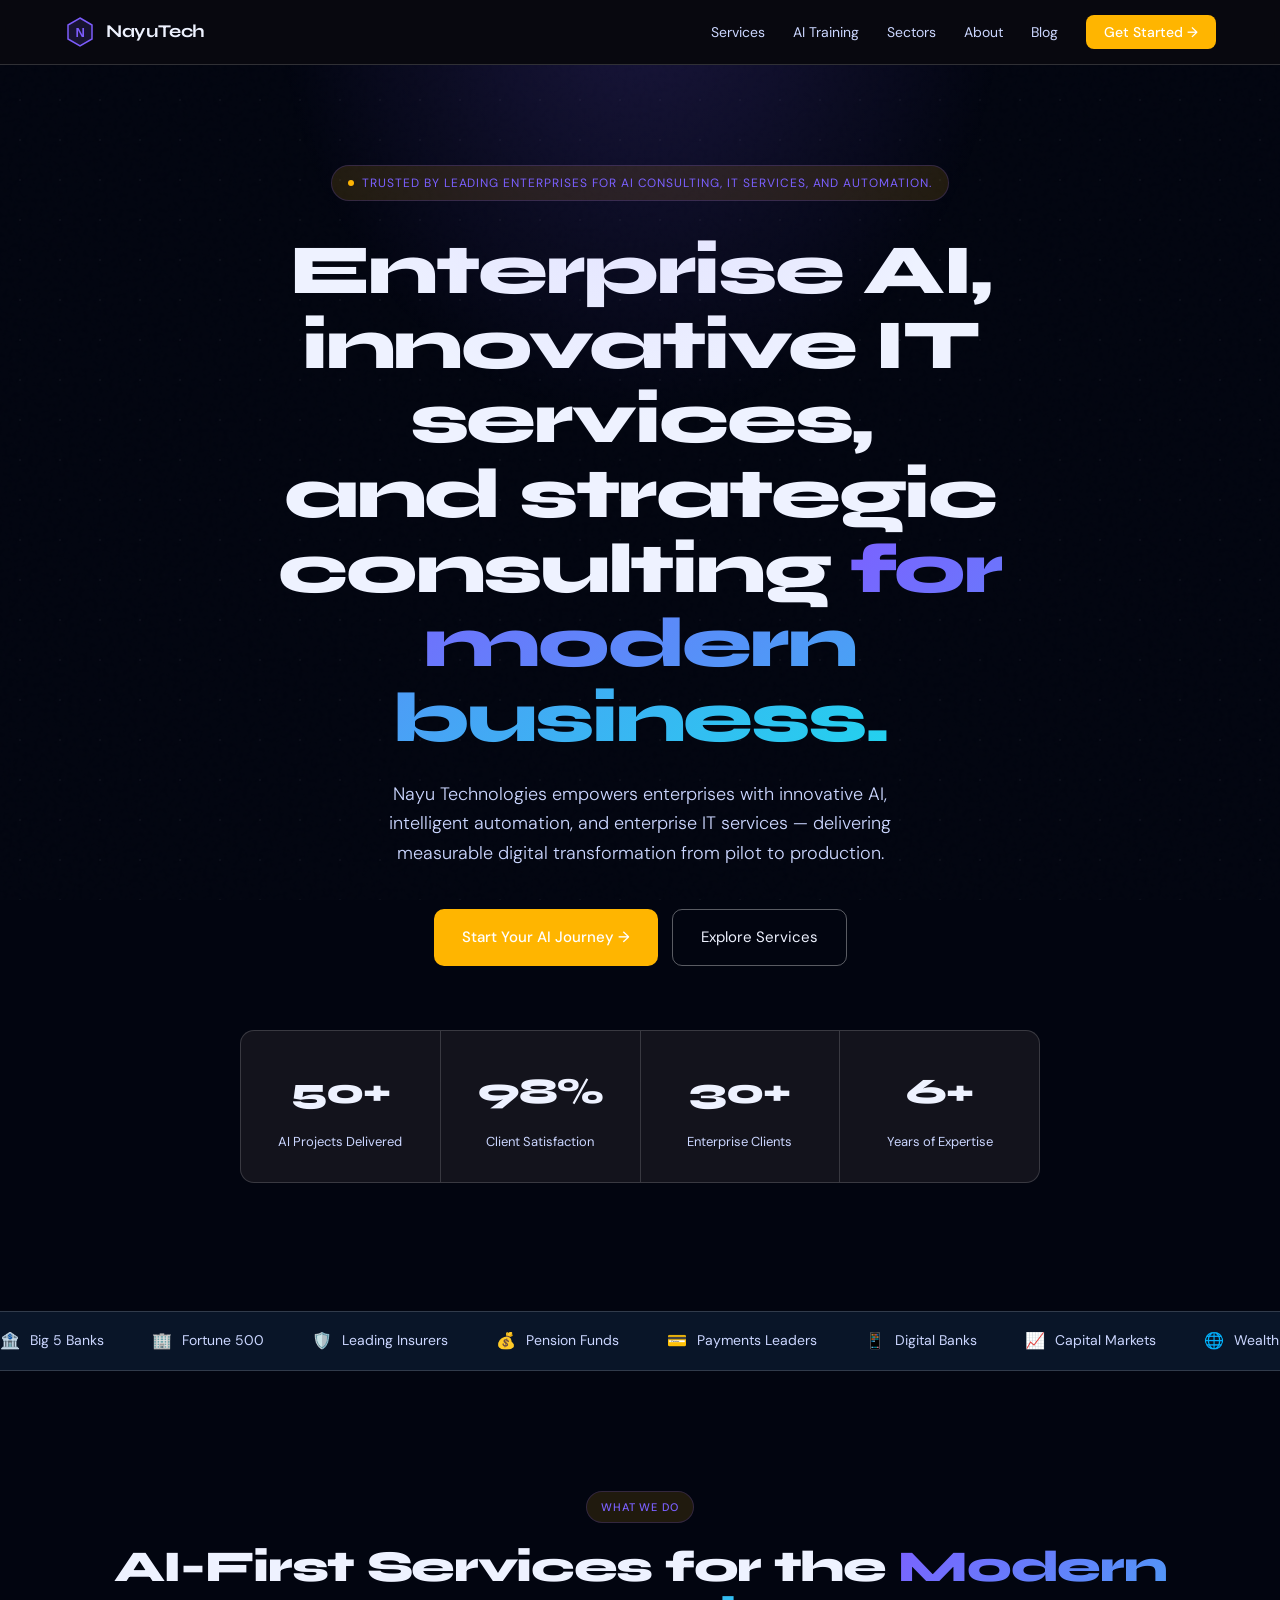
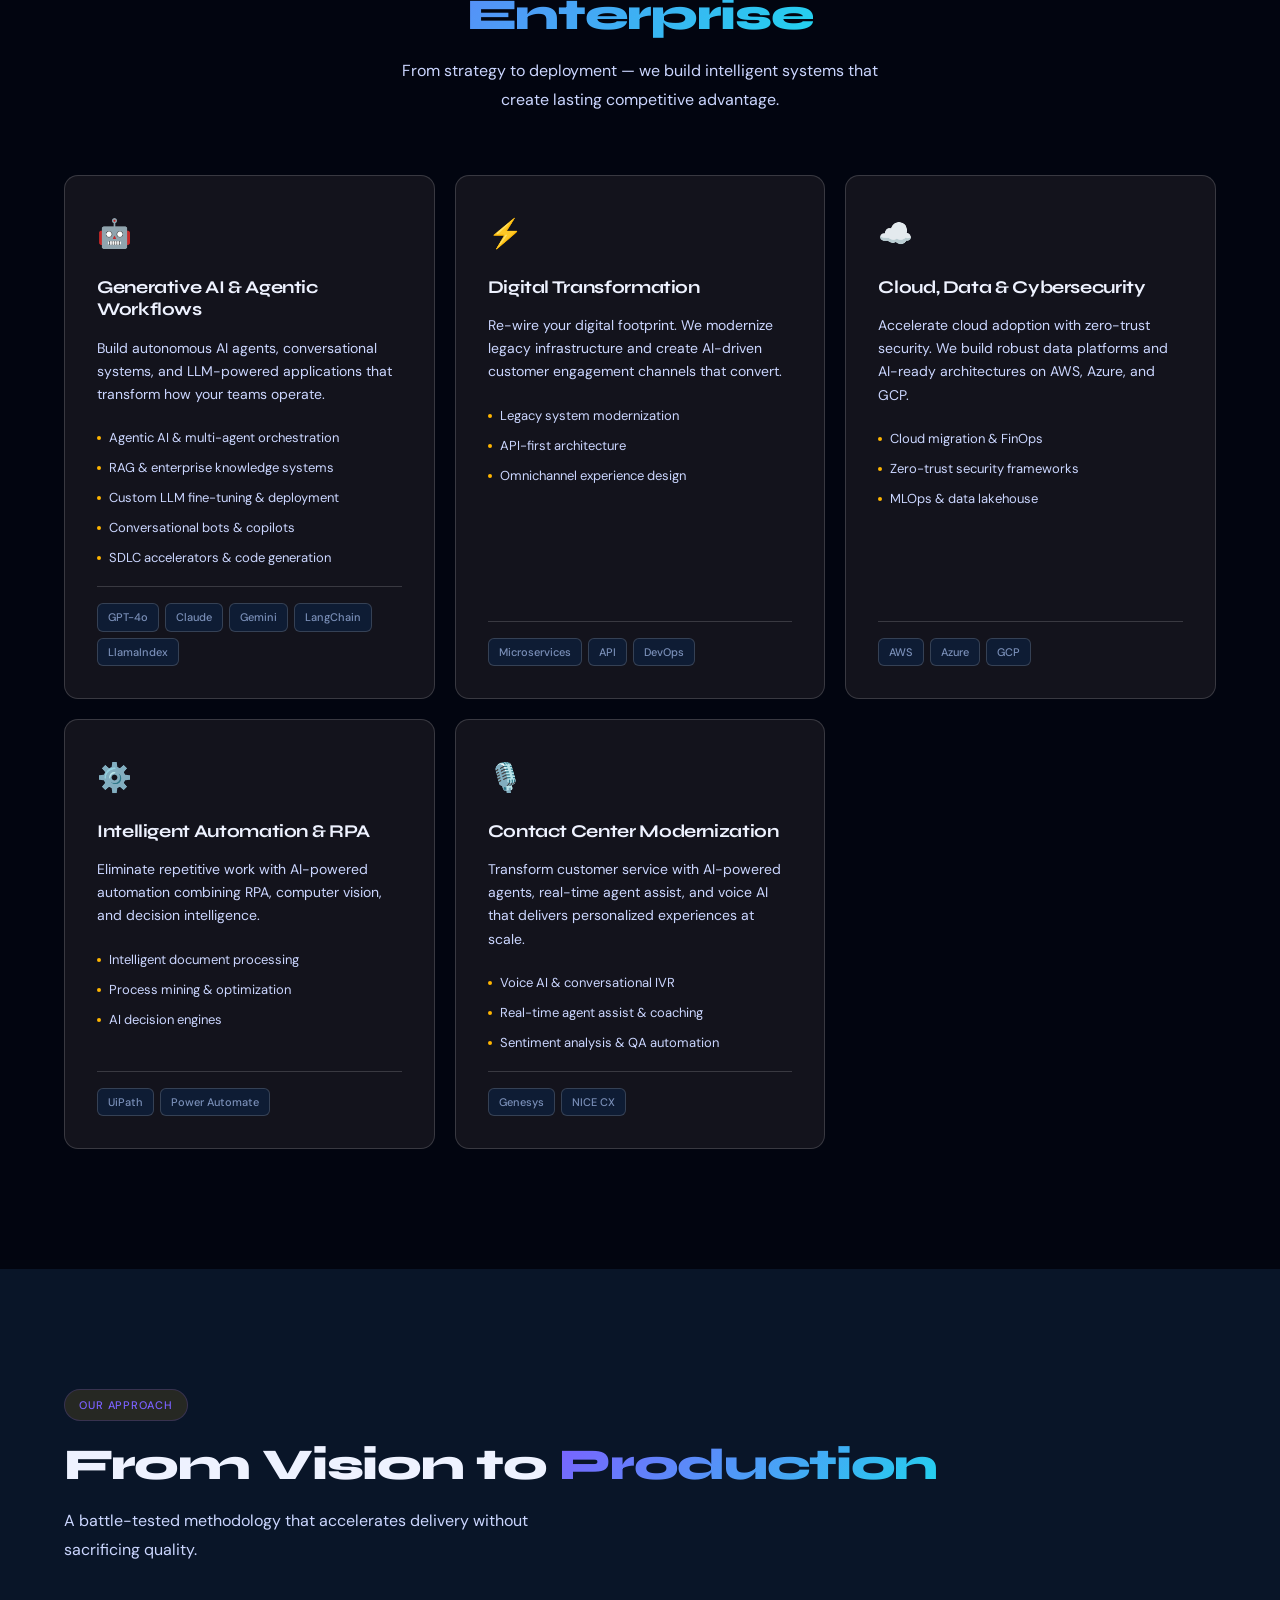
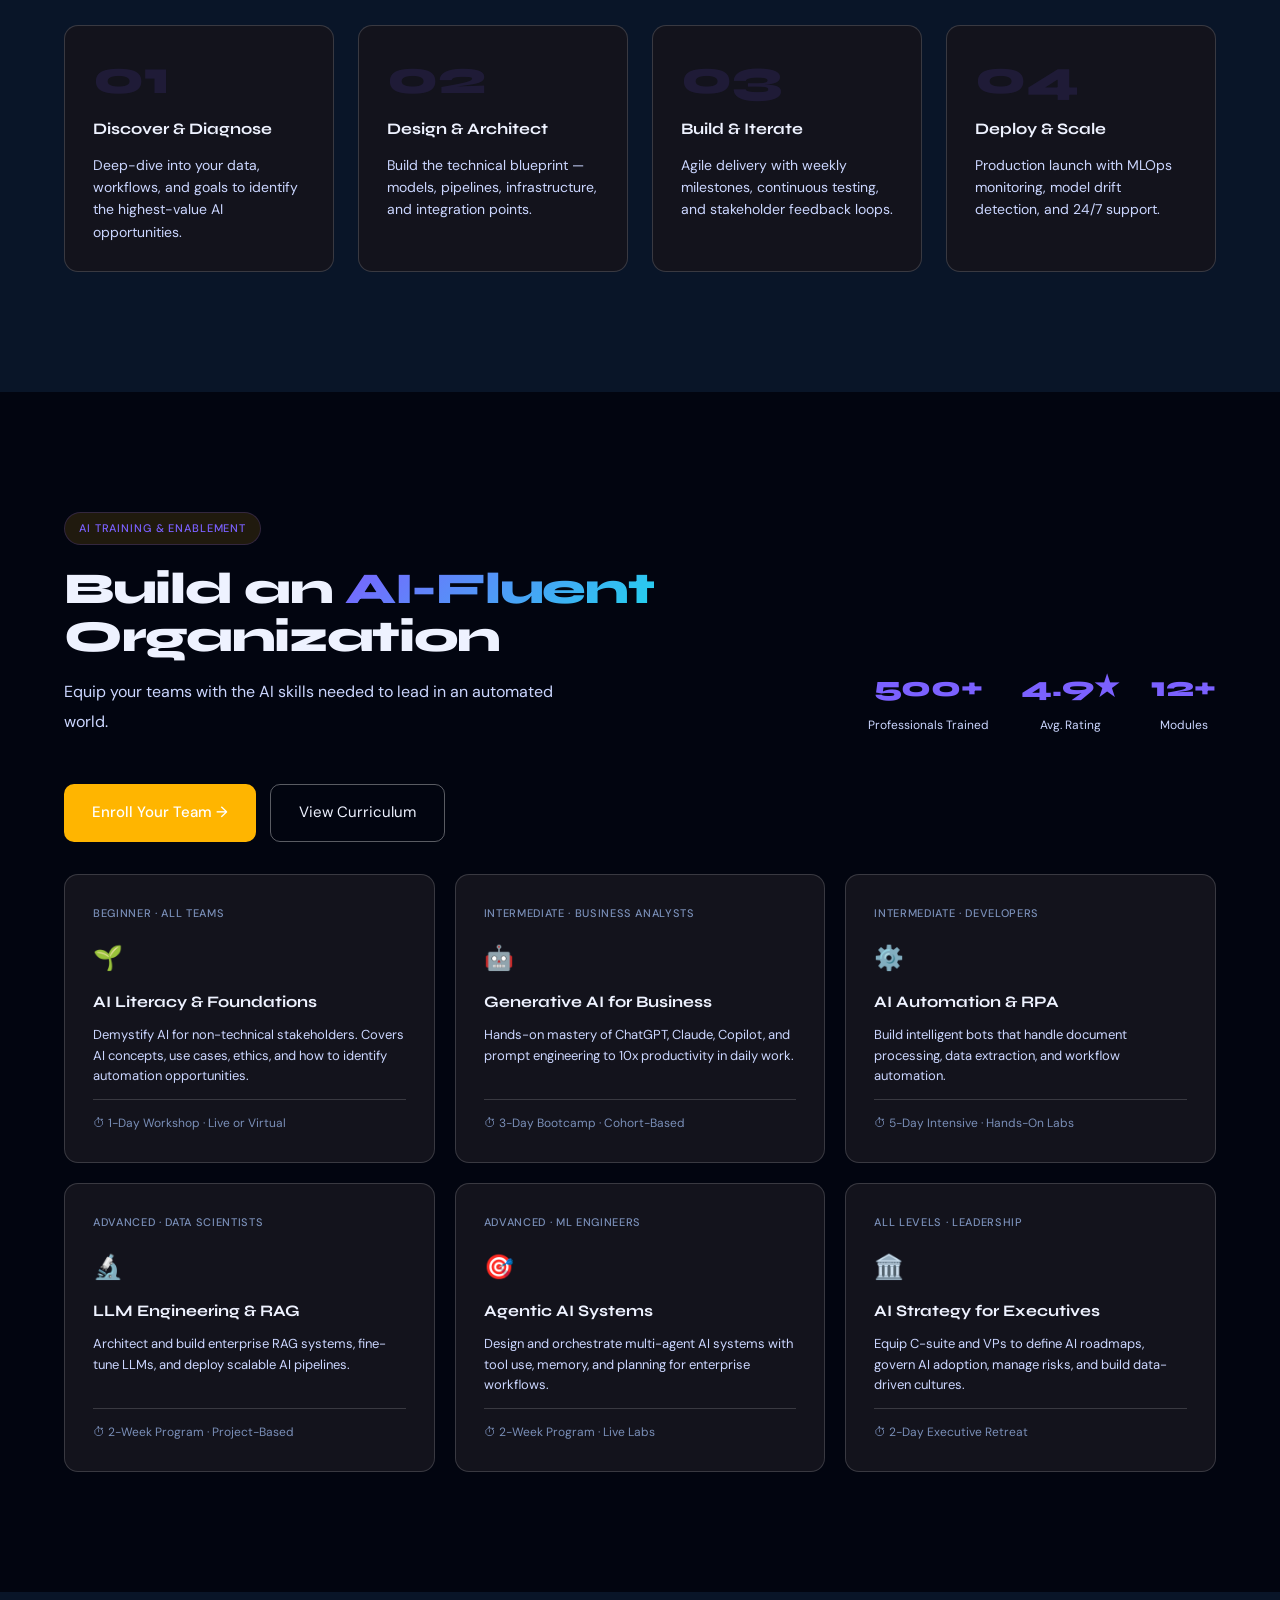
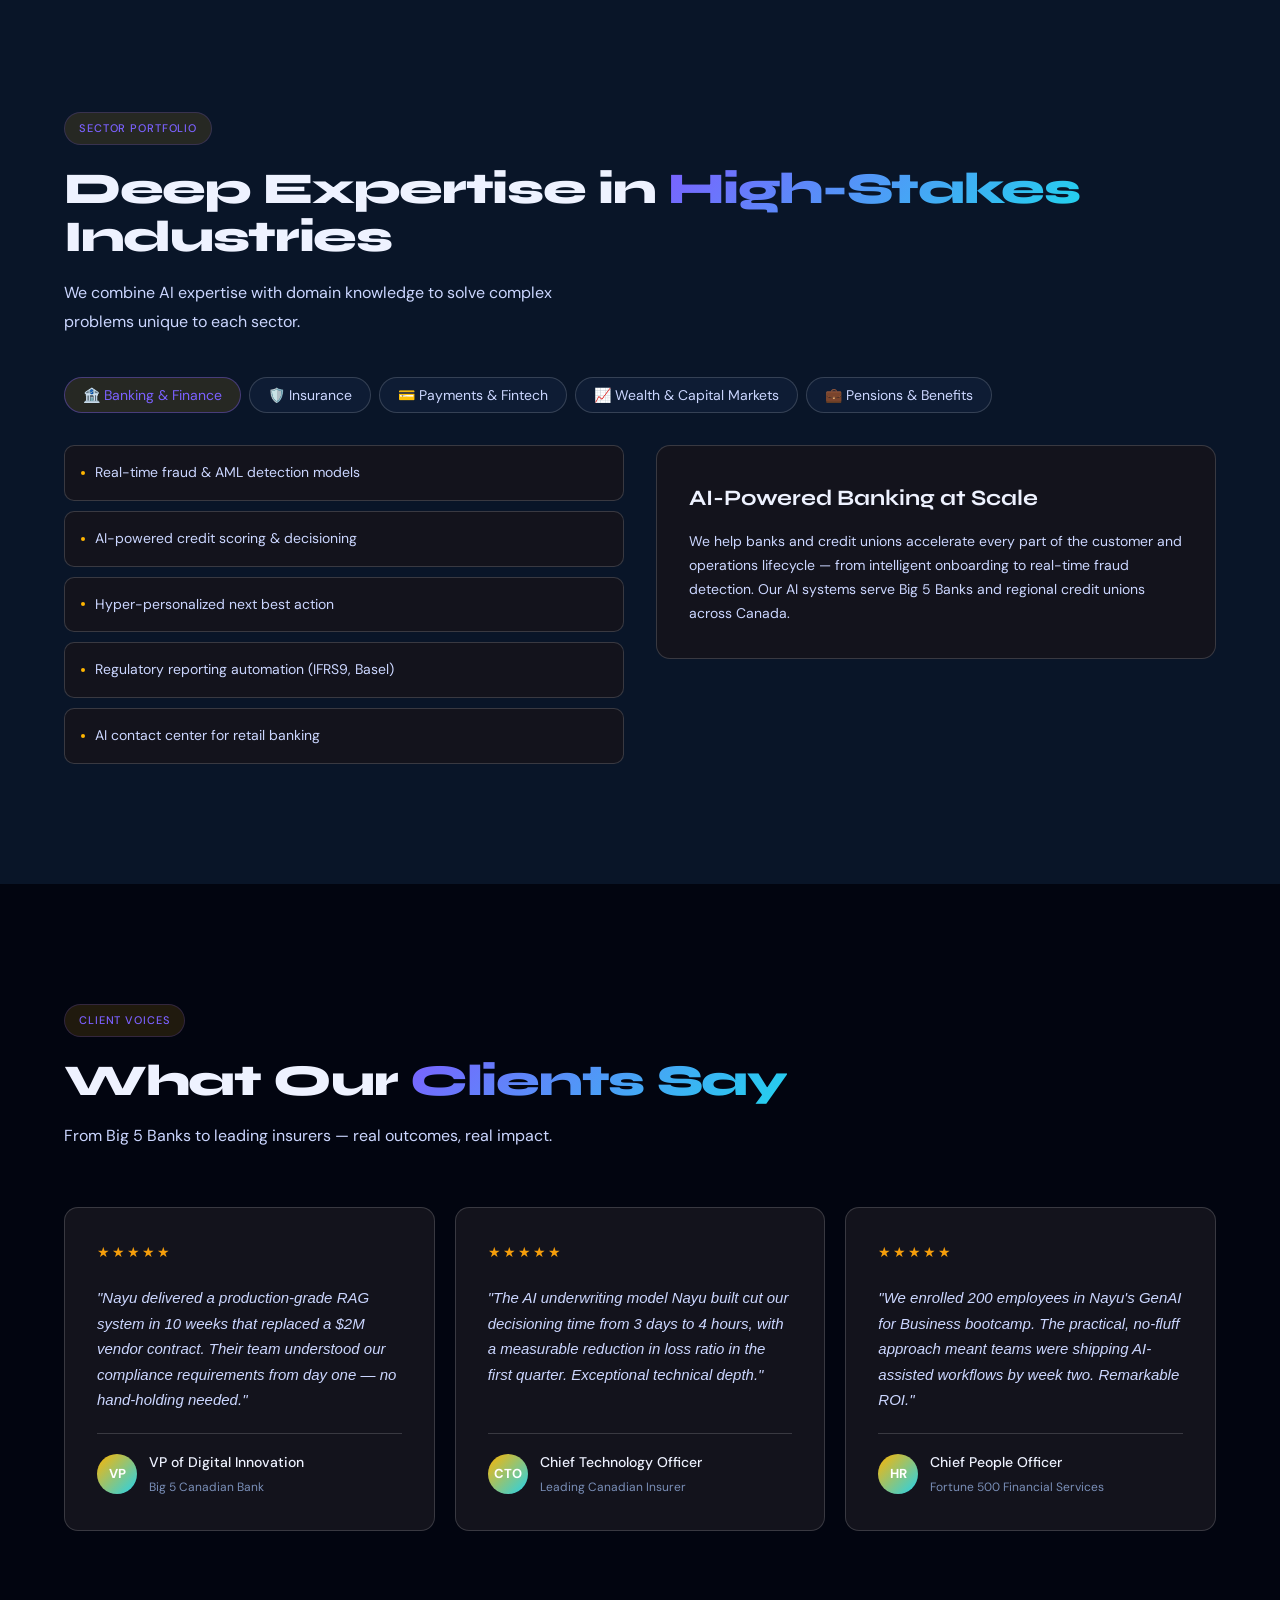
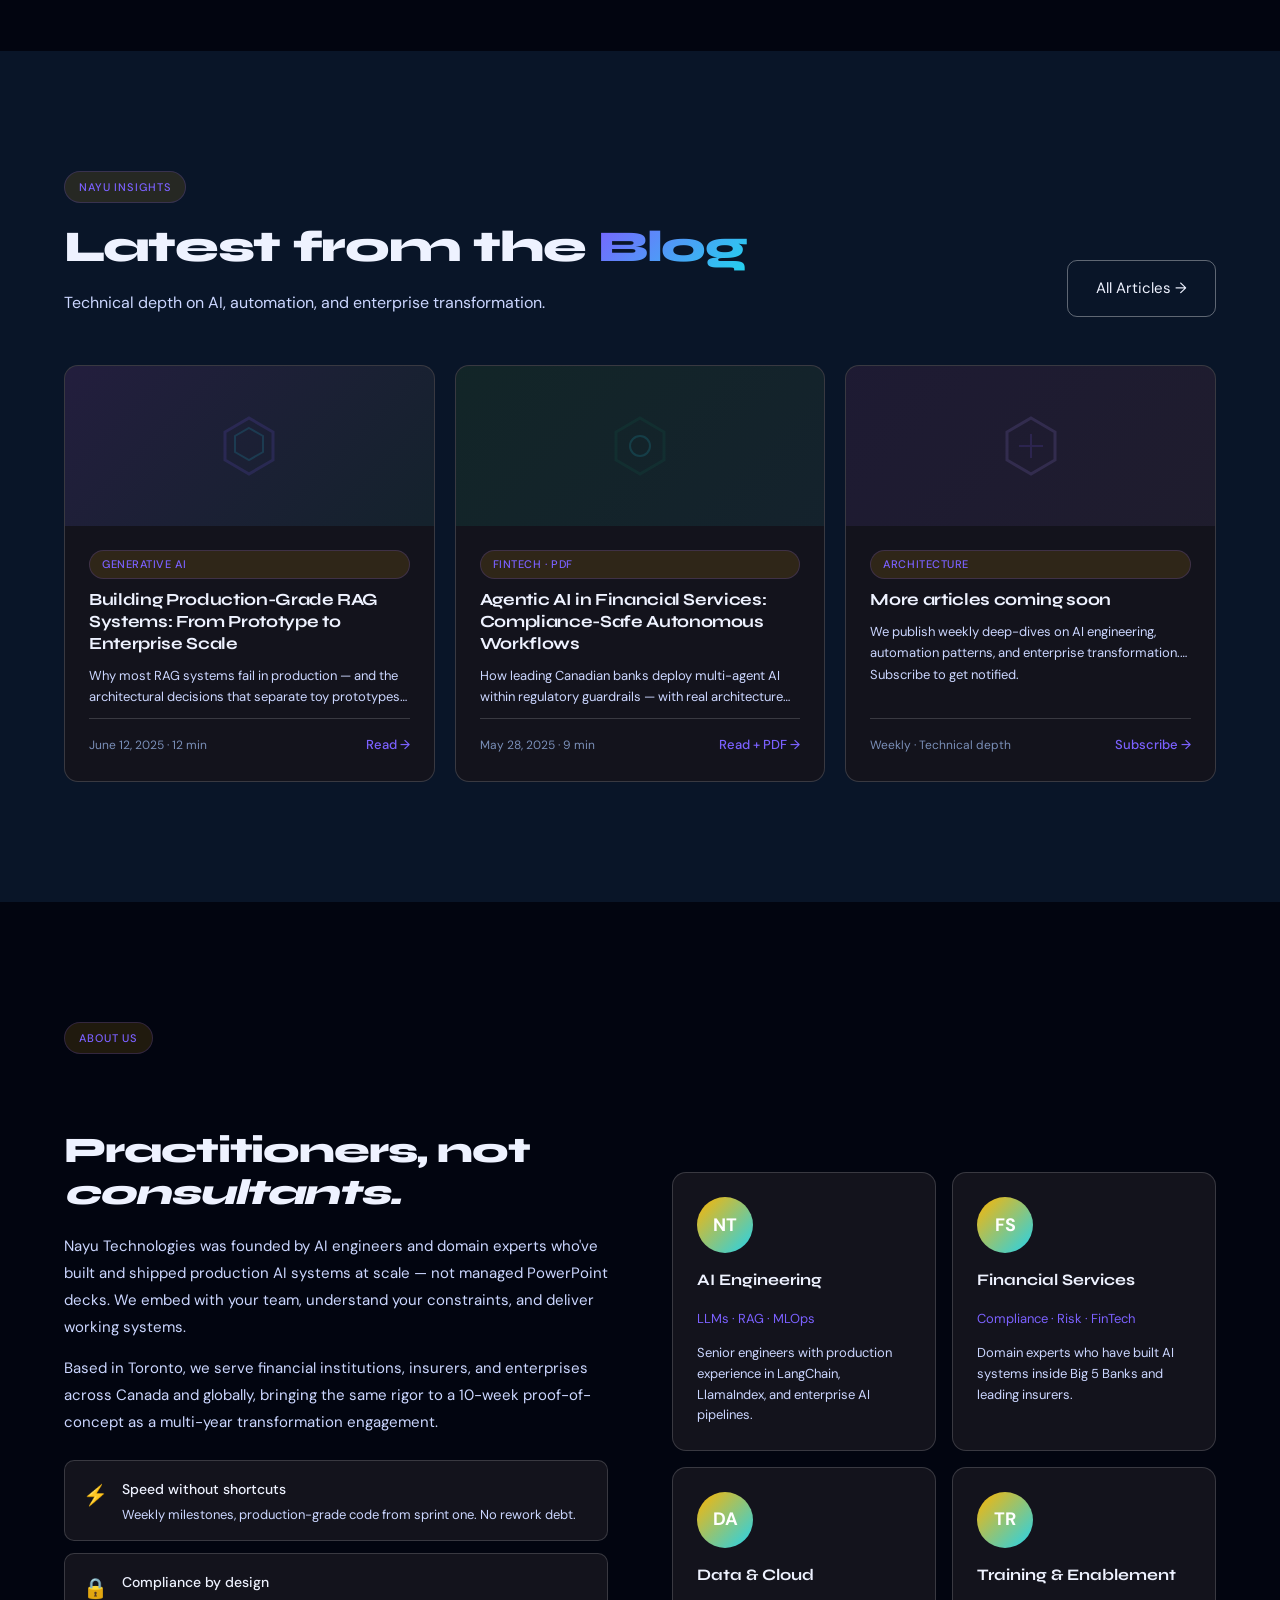
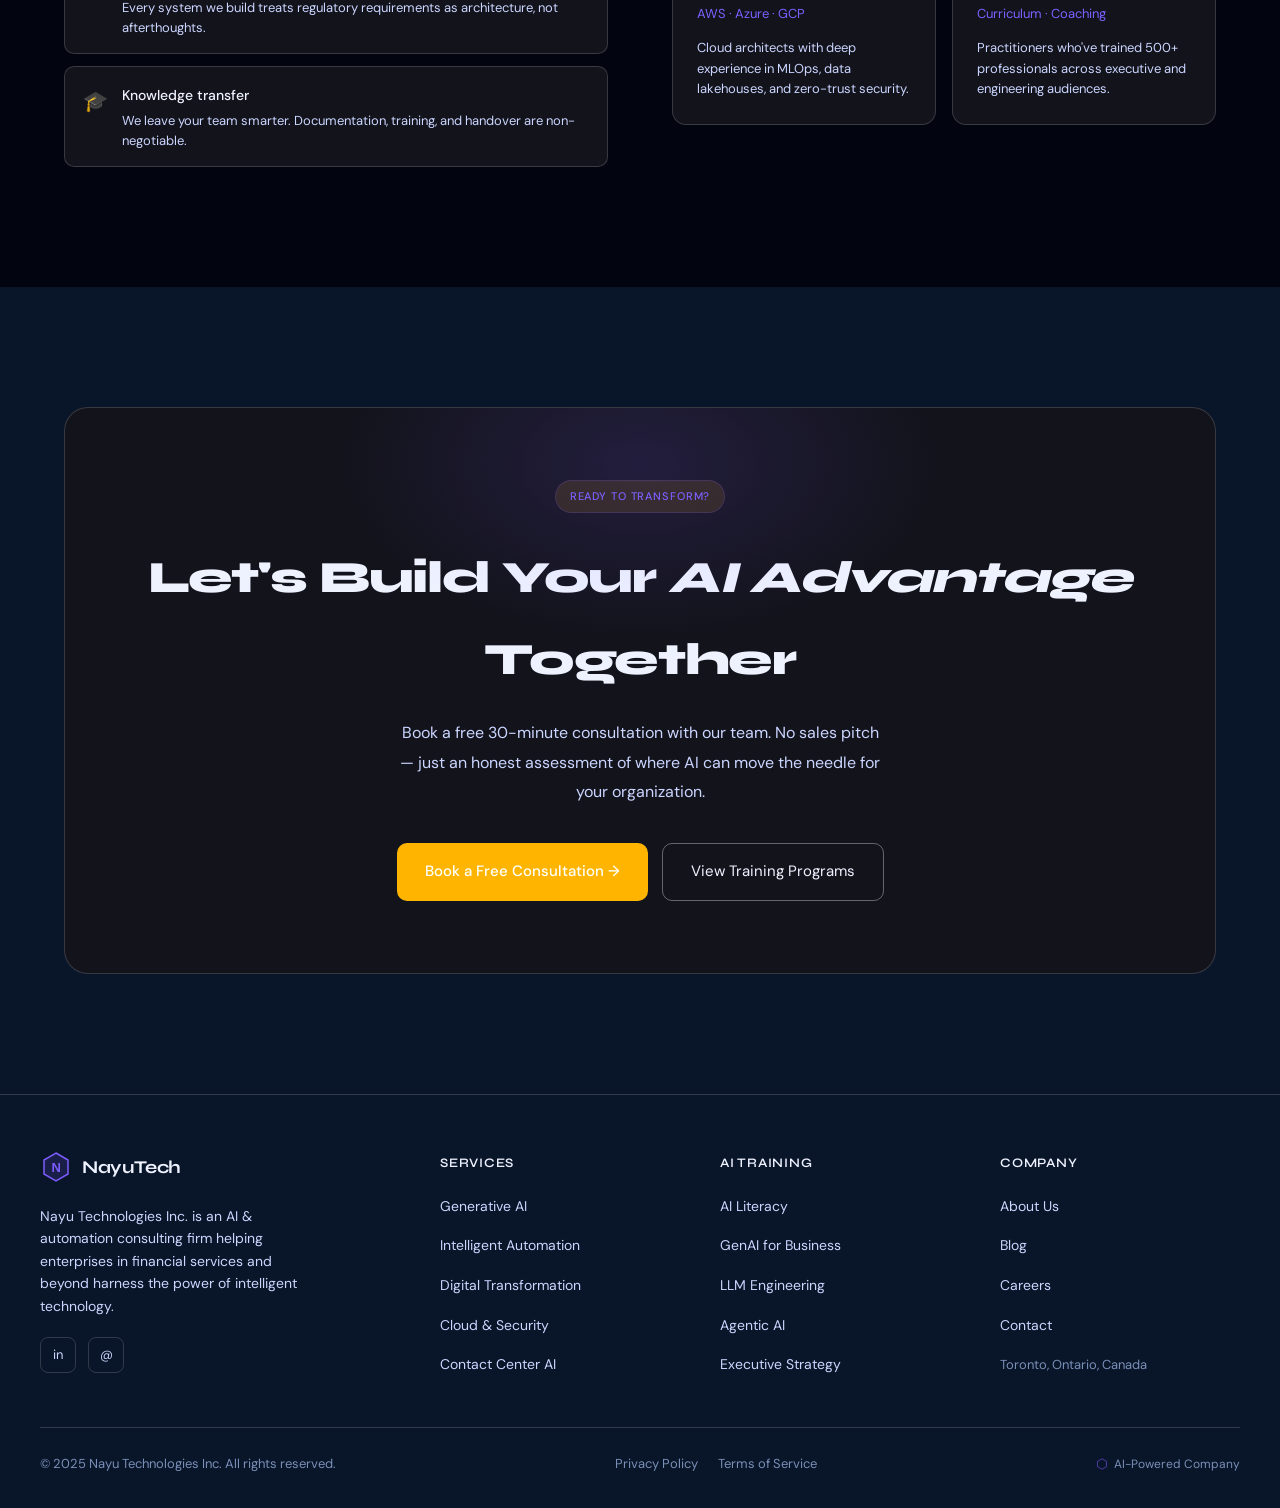
==== commit 437ad912: "commit changes" ====
--- a/index.html
+++ b/index.html
@@ -5,21 +5,21 @@
   <meta name="viewport" content="width=device-width, initial-scale=1.0" />
 
   <!-- ── SEO: Title & Description ── -->
-  <title>Nayu Technologies Inc. — AI & Automation Consulting</title>
-  <meta name="description" content="Nayu Technologies empowers enterprises with AI, intelligent automation, and digital transformation. Serving Big 5 Banks, Fortune 500, and financial services leaders from Toronto, Canada." />
+  <title>Nayu Technologies Inc. — Enterprise AI, IT Services & Automation Consulting</title>
+  <meta name="description" content="Nayu Technologies empowers enterprises with innovative AI, IT services, intelligent automation, and digital transformation. Trusted by banks, insurers, and Fortune 500 clients from Toronto." />
   <link rel="canonical" href="https://www.nayutechnologies.com/" />
 
   <!-- ── SEO: Open Graph (LinkedIn / Facebook) ── -->
   <meta property="og:type"        content="website" />
   <meta property="og:url"         content="https://www.nayutechnologies.com/" />
-  <meta property="og:title"       content="Nayu Technologies — AI & Automation Consulting" />
-  <meta property="og:description" content="Enterprise AI, intelligent automation, and digital transformation for financial services and beyond. Based in Toronto." />
+  <meta property="og:title"       content="Nayu Technologies — Enterprise AI, IT Services & Automation Consulting" />
+  <meta property="og:description" content="Innovative AI consulting, enterprise IT services, and automation partner solutions for financial services and modern digital businesses." />
   <meta property="og:image"       content="https://www.nayutechnologies.com/assets/og-image.png" />
 
   <!-- ── SEO: Twitter Card ── -->
   <meta name="twitter:card"        content="summary_large_image" />
-  <meta name="twitter:title"       content="Nayu Technologies — AI & Automation Consulting" />
-  <meta name="twitter:description" content="Enterprise AI, intelligent automation, and digital transformation for financial services and beyond." />
+  <meta name="twitter:title"       content="Nayu Technologies — Enterprise AI, IT Services & Automation Consulting" />
+  <meta name="twitter:description" content="Innovative AI consulting, enterprise IT services, and automation partner solutions for financial services and modern digital businesses." />
   <meta name="twitter:image"       content="https://www.nayutechnologies.com/assets/og-image.png" />
 
   <!-- ── Favicon (inline SVG hex mark) ── -->
@@ -62,20 +62,20 @@
     *, *::before, *::after { box-sizing: border-box; margin: 0; padding: 0; }
 
     :root {
-      --bg:       #0a0a0f;
-      --bg2:      #11111a;
-      --bg3:      #17171f;
+      --bg:       #020510;
+      --bg2:      #091528;
+      --bg3:      #0e1c34;
       --card:     #13131c;
-      --border:   rgba(255,255,255,0.08);
-      --border-h: rgba(255,255,255,0.16);
-      --accent:   #7c5cfc;
-      --accent2:  #a78bfa;
+      --border:   rgba(255,255,255,0.16);
+      --border-h: rgba(255,255,255,0.35);
+      --accent:   #ffb500;
+      --accent2:  #7b61ff;
       --cyan:     #22d3ee;
-      --text:     #f0eeff;
-      --muted:    #8b8aac;
-      --muted2:   #5e5d7a;
-      --tag-bg:   rgba(124,92,252,0.12);
-      --tag-text: #a78bfa;
+      --text:     #eef2ff;
+      --muted:    #cbd6ff;
+      --muted2:   #7a8fb8;
+      --tag-bg:   rgba(255,181,0,0.12);
+      --tag-text: #ffb500;
       --font-head: 'Syne', sans-serif;
       --font-body: 'DM Sans', sans-serif;
       --radius: 14px;
@@ -89,7 +89,7 @@
       color: var(--text);
       font-family: var(--font-body);
       font-size: 16px;
-      line-height: 1.7;
+      line-height: 1.85;
     }
 
     body::before {
@@ -639,9 +639,9 @@
 ═══════════════════════════════════════════ -->
 <section class="hero">
   <div class="container">
-    <div class="hero-trust-bar">Trusted by leading enterprises globally</div>
-    <h1>The Future of Artificial<br>Intelligence <em>Starts Here.</em></h1>
-    <p class="hero-sub">Nayu Technologies empowers enterprises with cutting-edge AI, intelligent automation, and end-to-end digital transformation — delivering measurable outcomes at unprecedented speed.</p>
+    <div class="hero-trust-bar">Trusted by leading enterprises for AI consulting, IT services, and automation.</div>
+    <h1>Enterprise AI, innovative IT services,<br>and strategic consulting <em>for modern business.</em></h1>
+    <p class="hero-sub">Nayu Technologies empowers enterprises with innovative AI, intelligent automation, and enterprise IT services — delivering measurable digital transformation from pilot to production.</p>
     <div class="hero-ctas">
       <a href="pages/contact.html" class="btn-primary">Start Your AI Journey →</a>
       <a href="#services" class="btn-ghost">Explore Services</a>
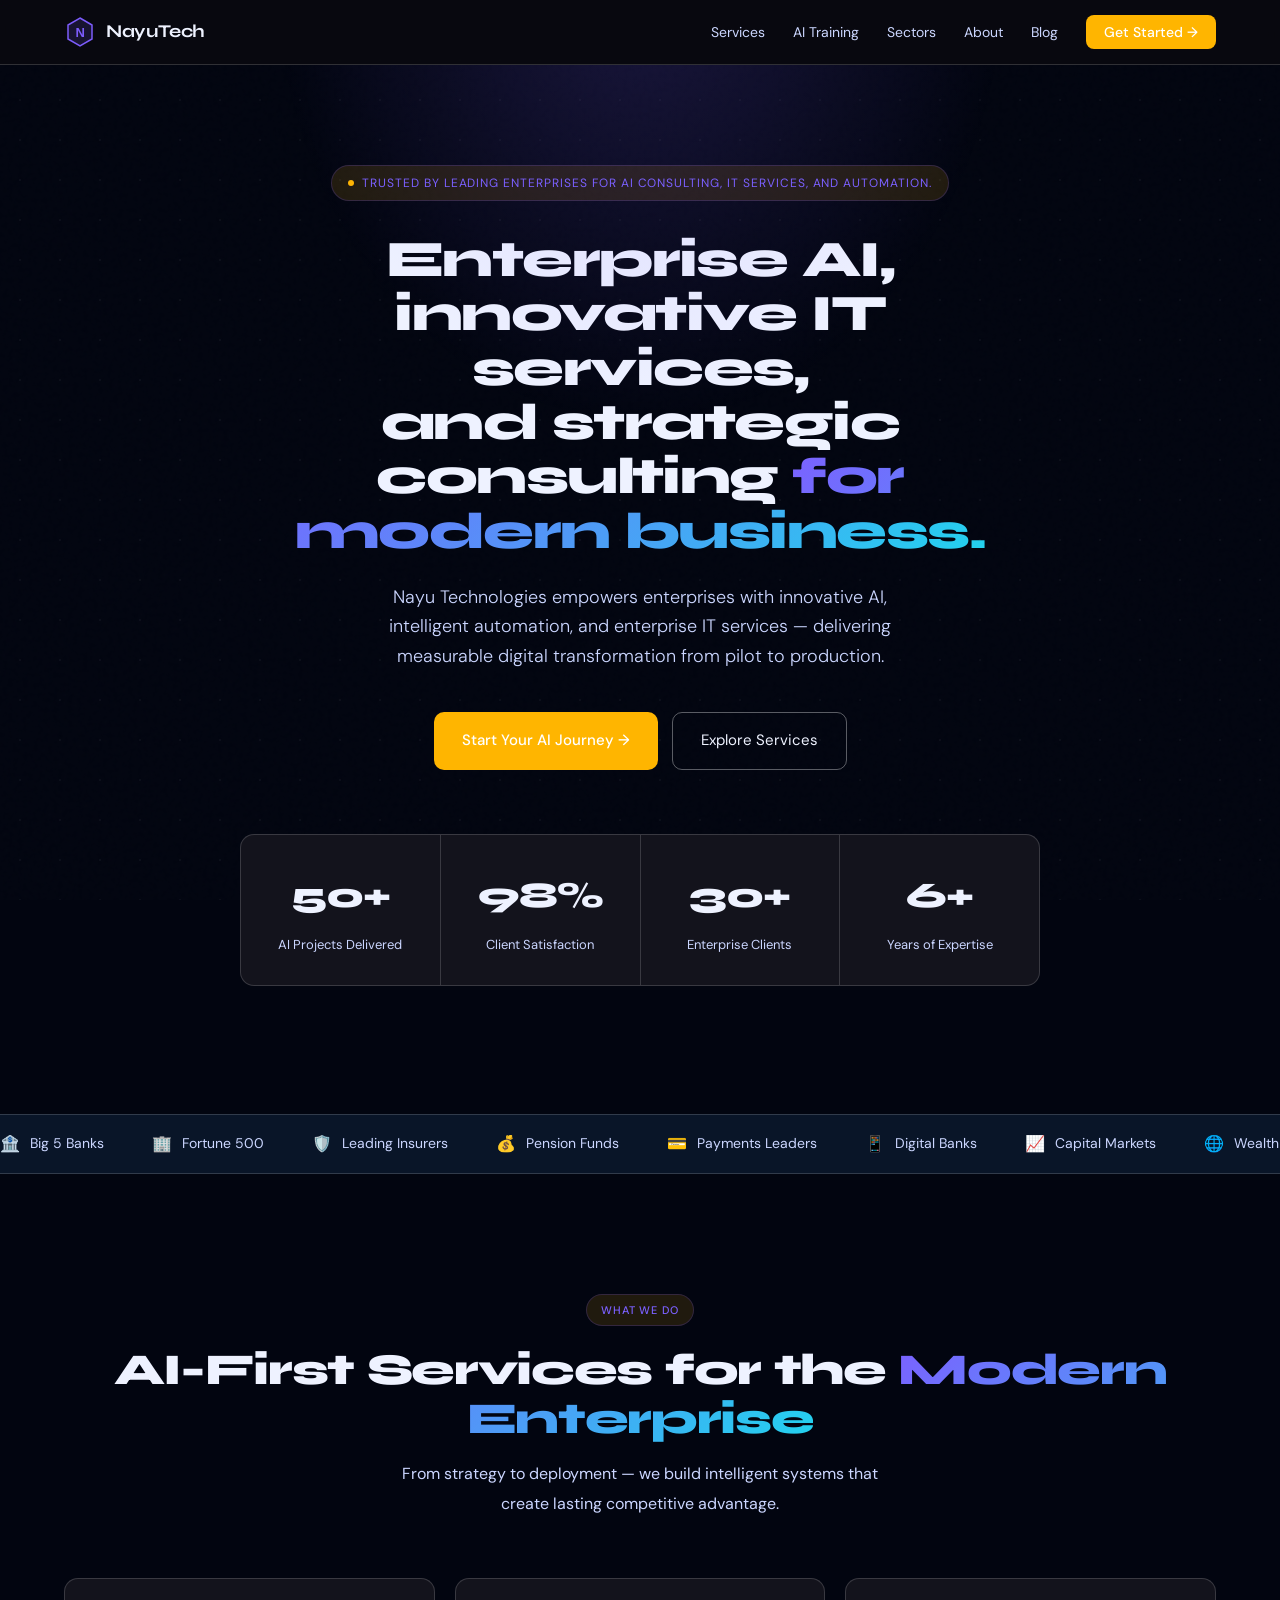
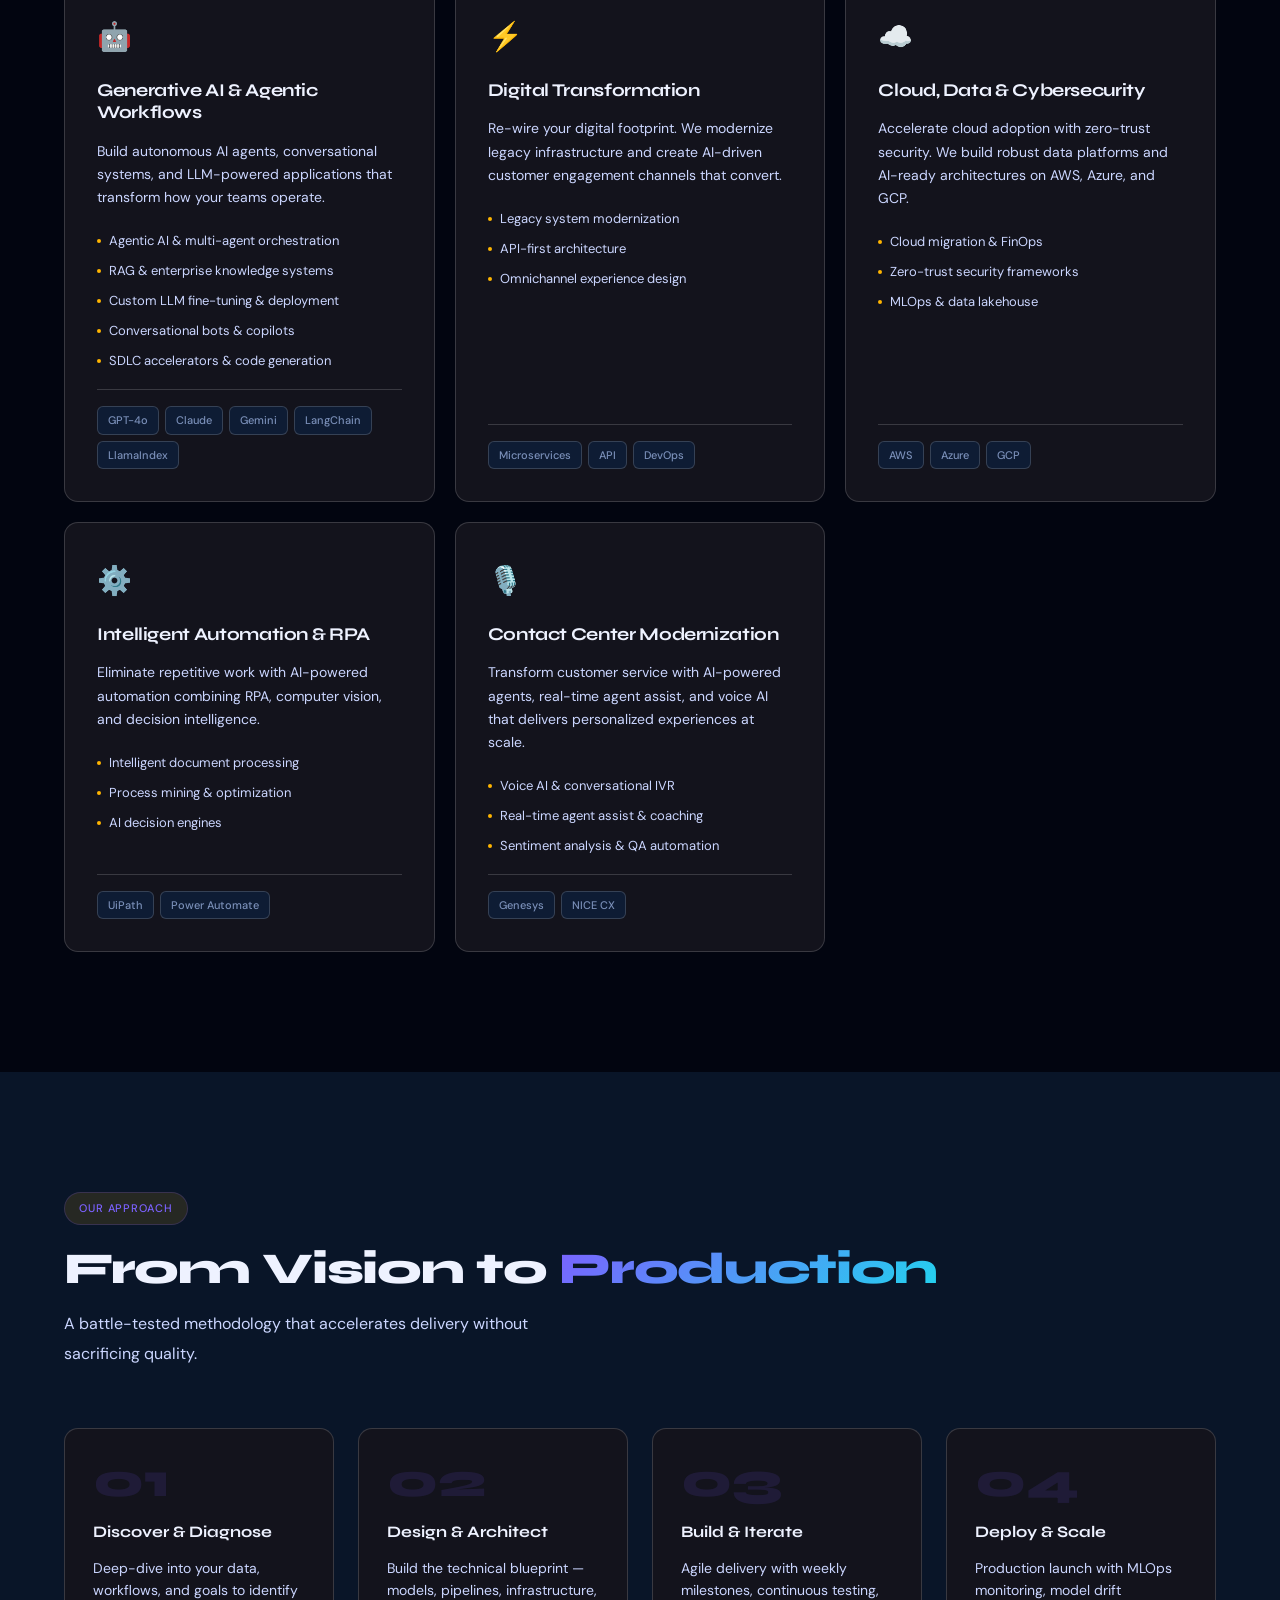
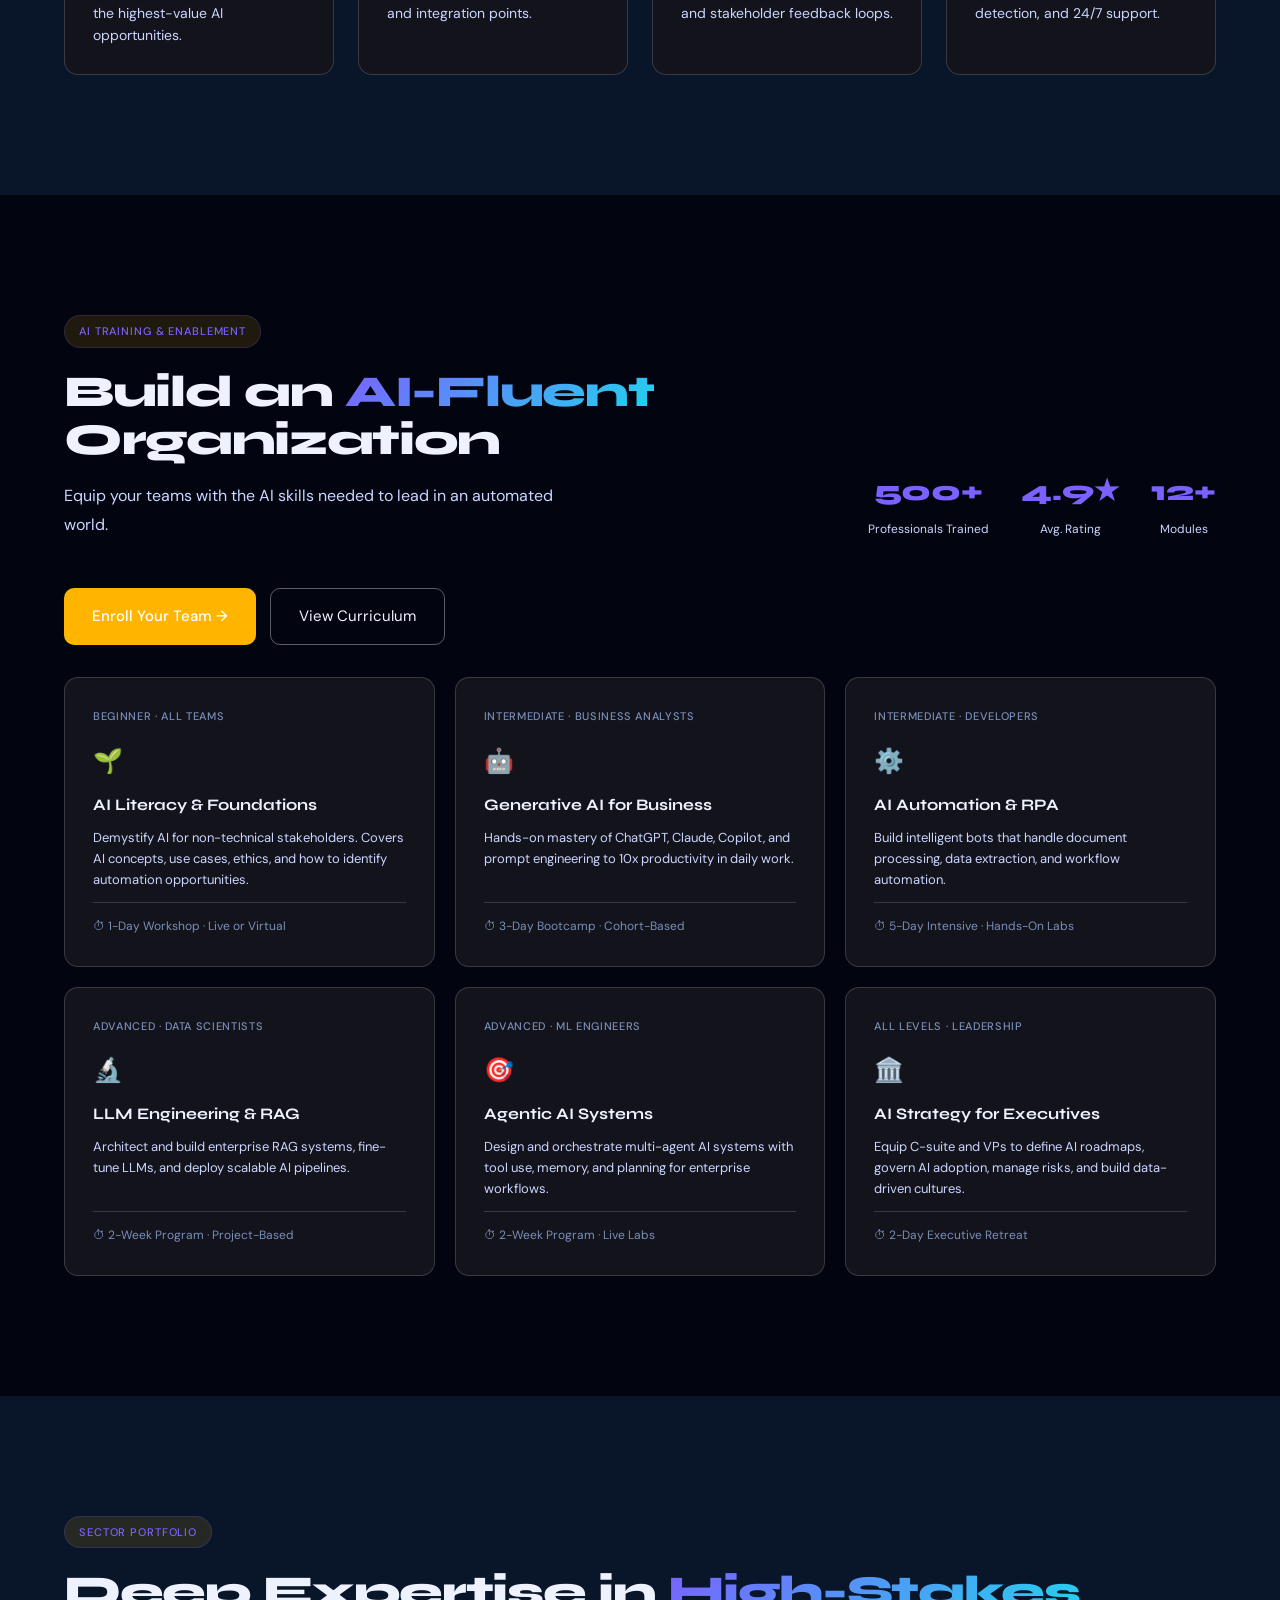
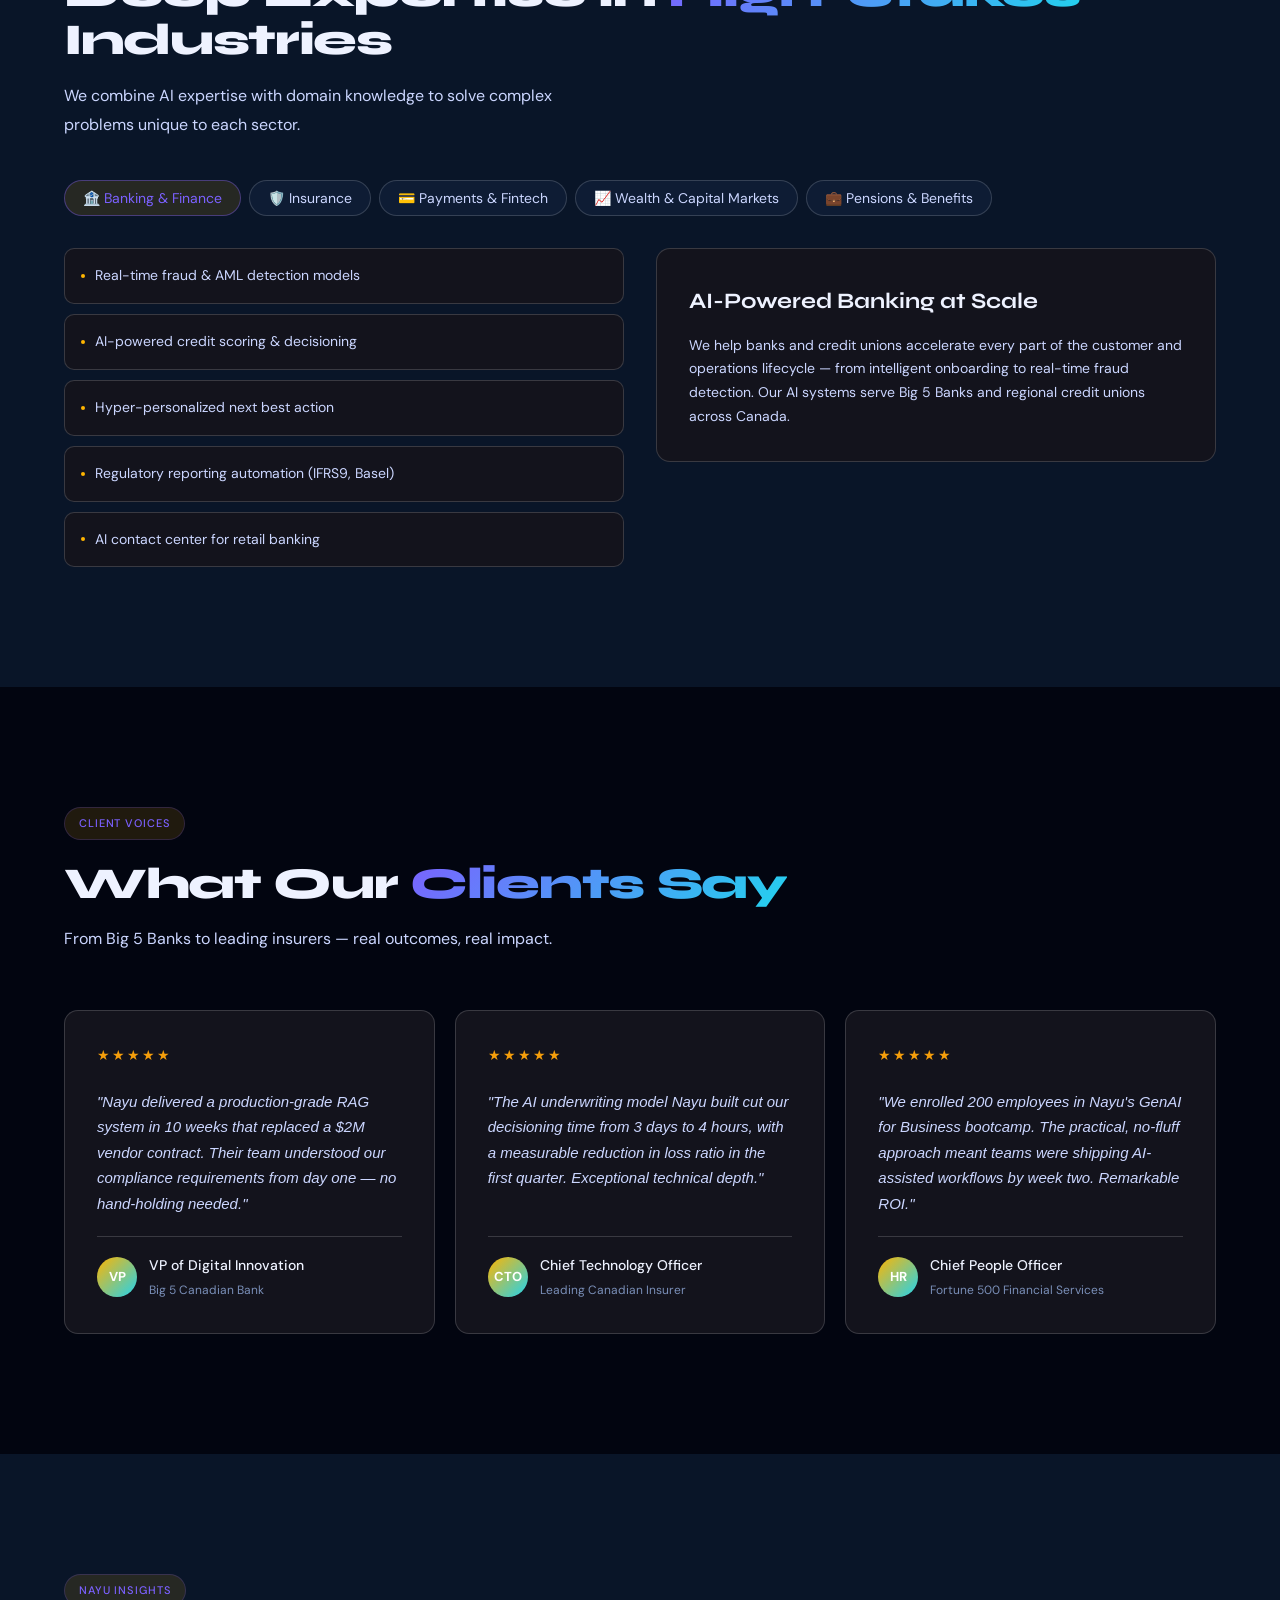
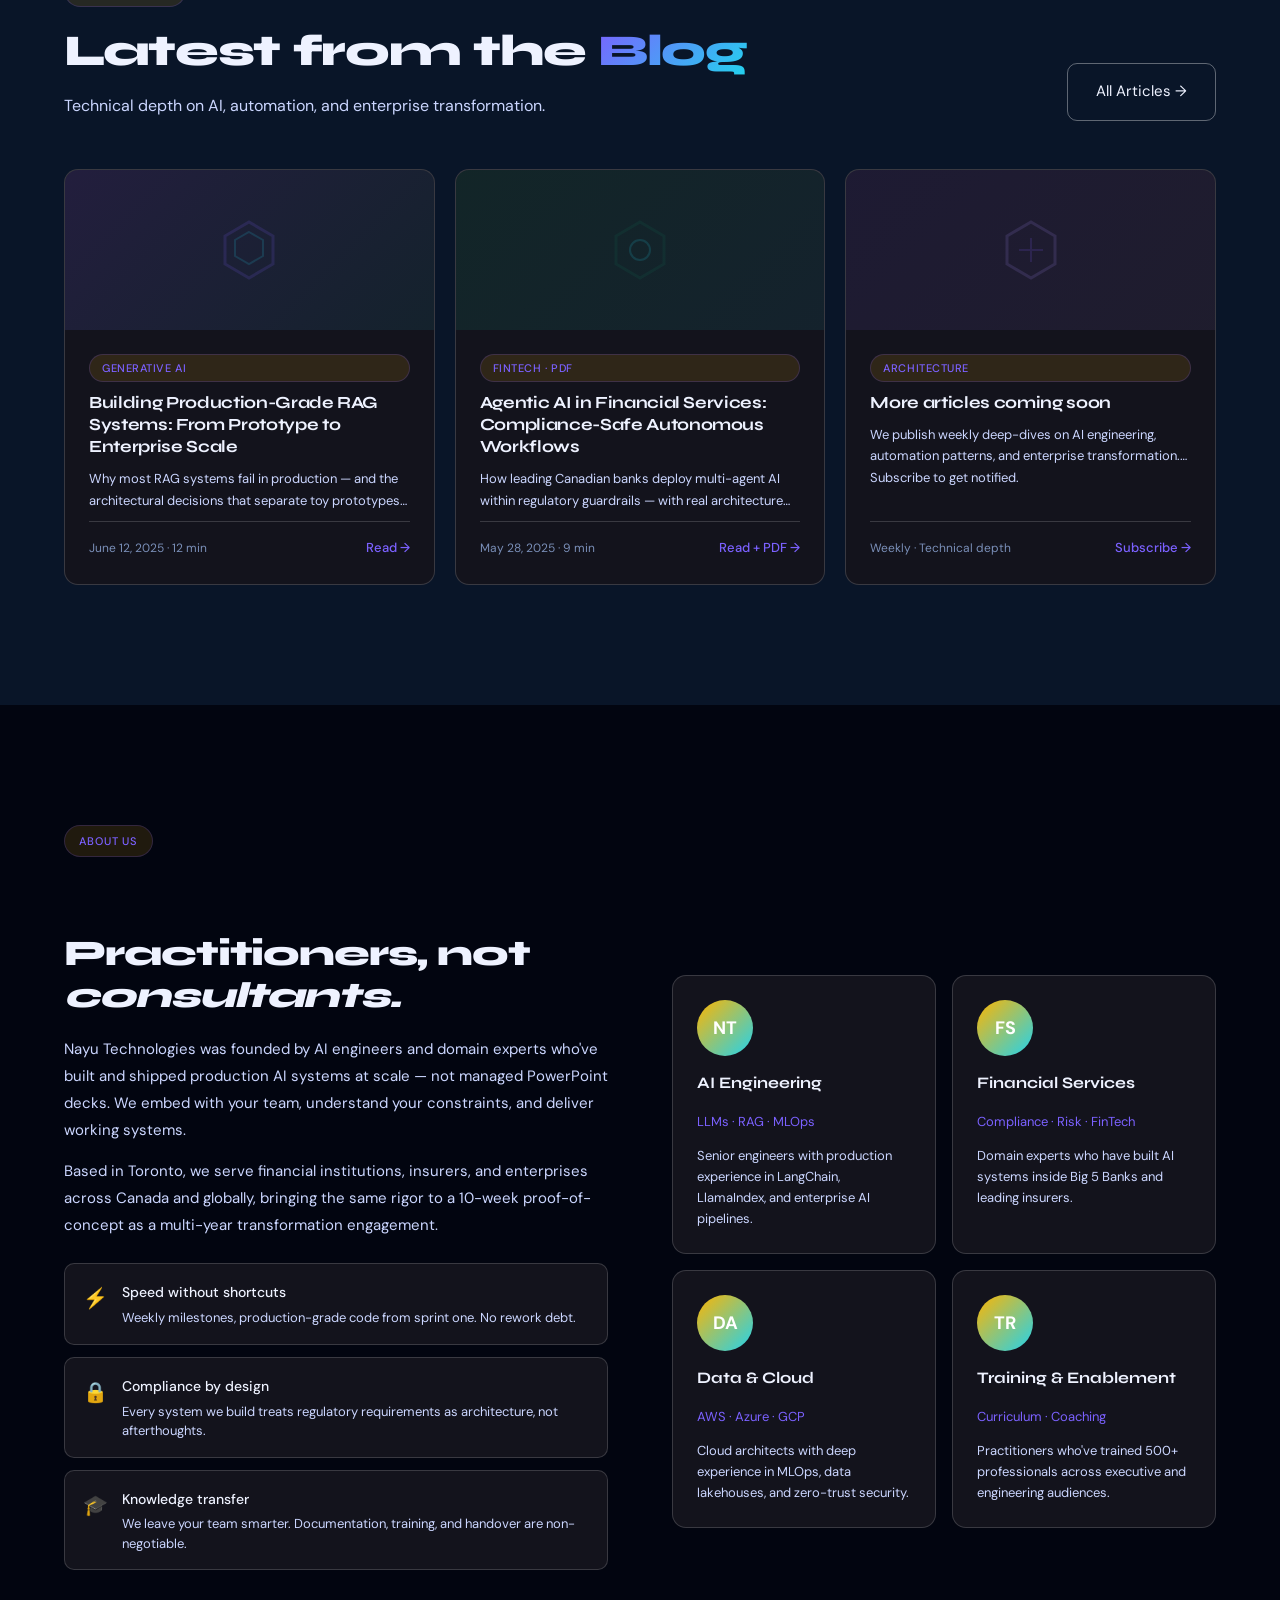
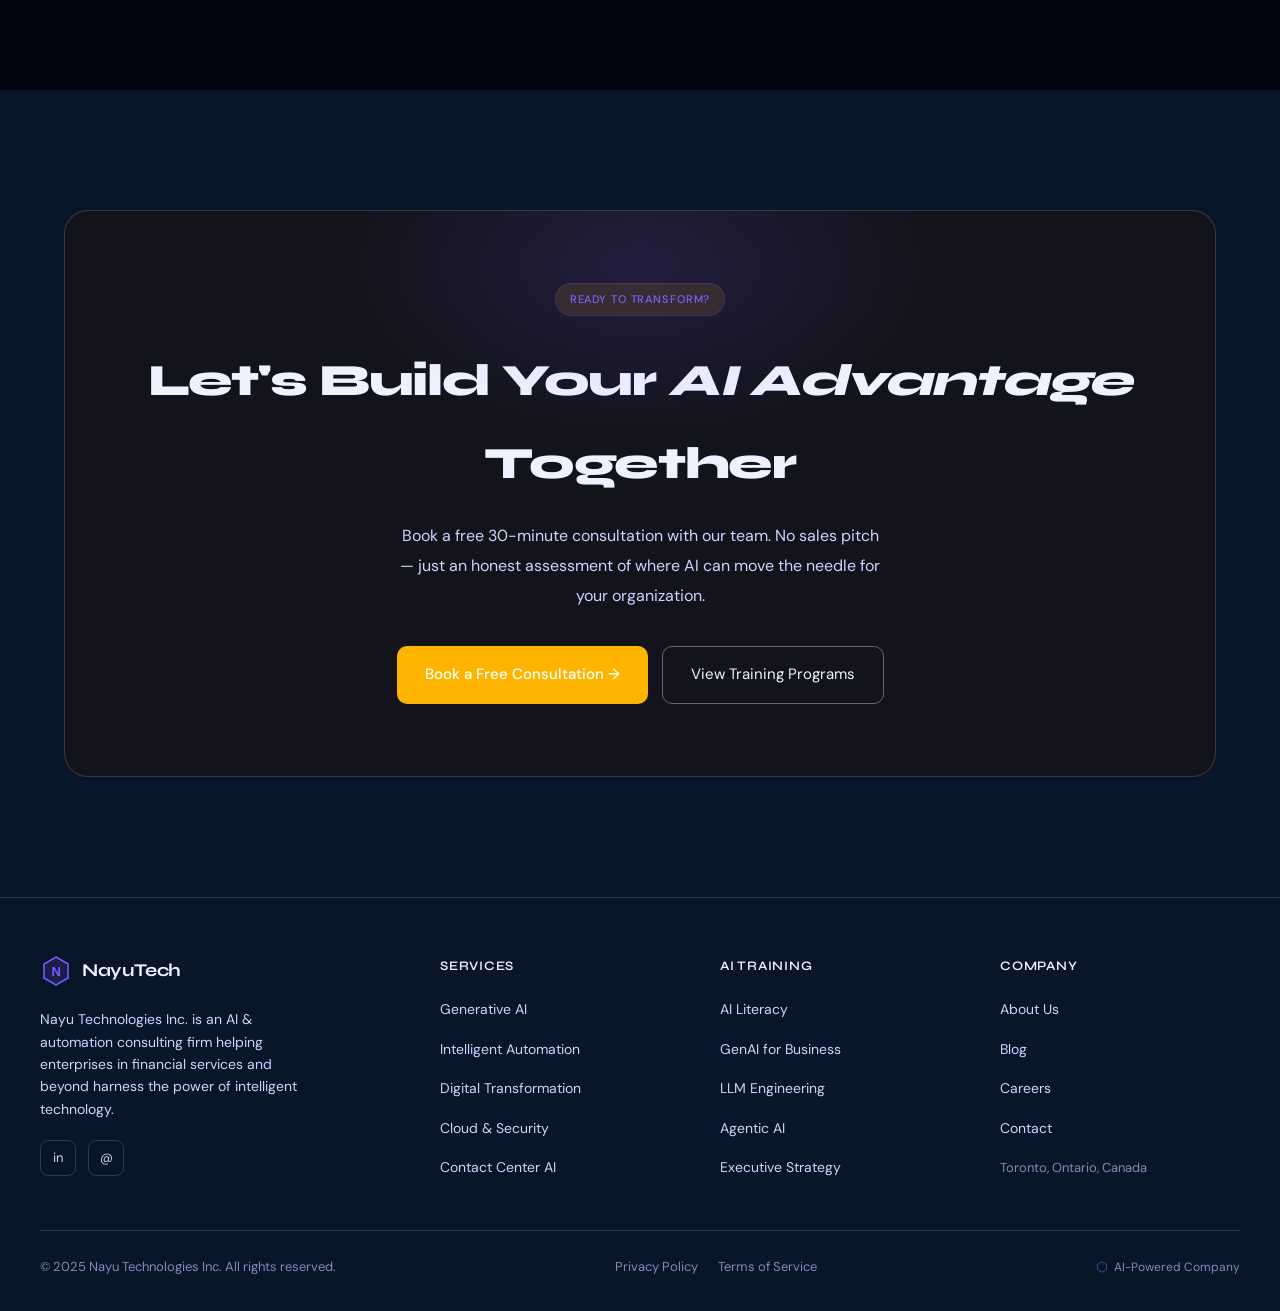
==== commit c999c47f: "commit" ====
--- a/index.html
+++ b/index.html
@@ -201,7 +201,7 @@
     @keyframes pulse { 0%,100%{opacity:1;transform:scale(1)} 50%{opacity:.5;transform:scale(.7)} }
 
     .hero h1 {
-      font-family: var(--font-head); font-size: clamp(38px,5.5vw,72px);
+      font-family: var(--font-head); font-size: clamp(32px,4vw,56px);
       font-weight: 800; letter-spacing: -0.03em; line-height: 1.06;
       max-width: 820px; margin: 0 auto 24px;
     }
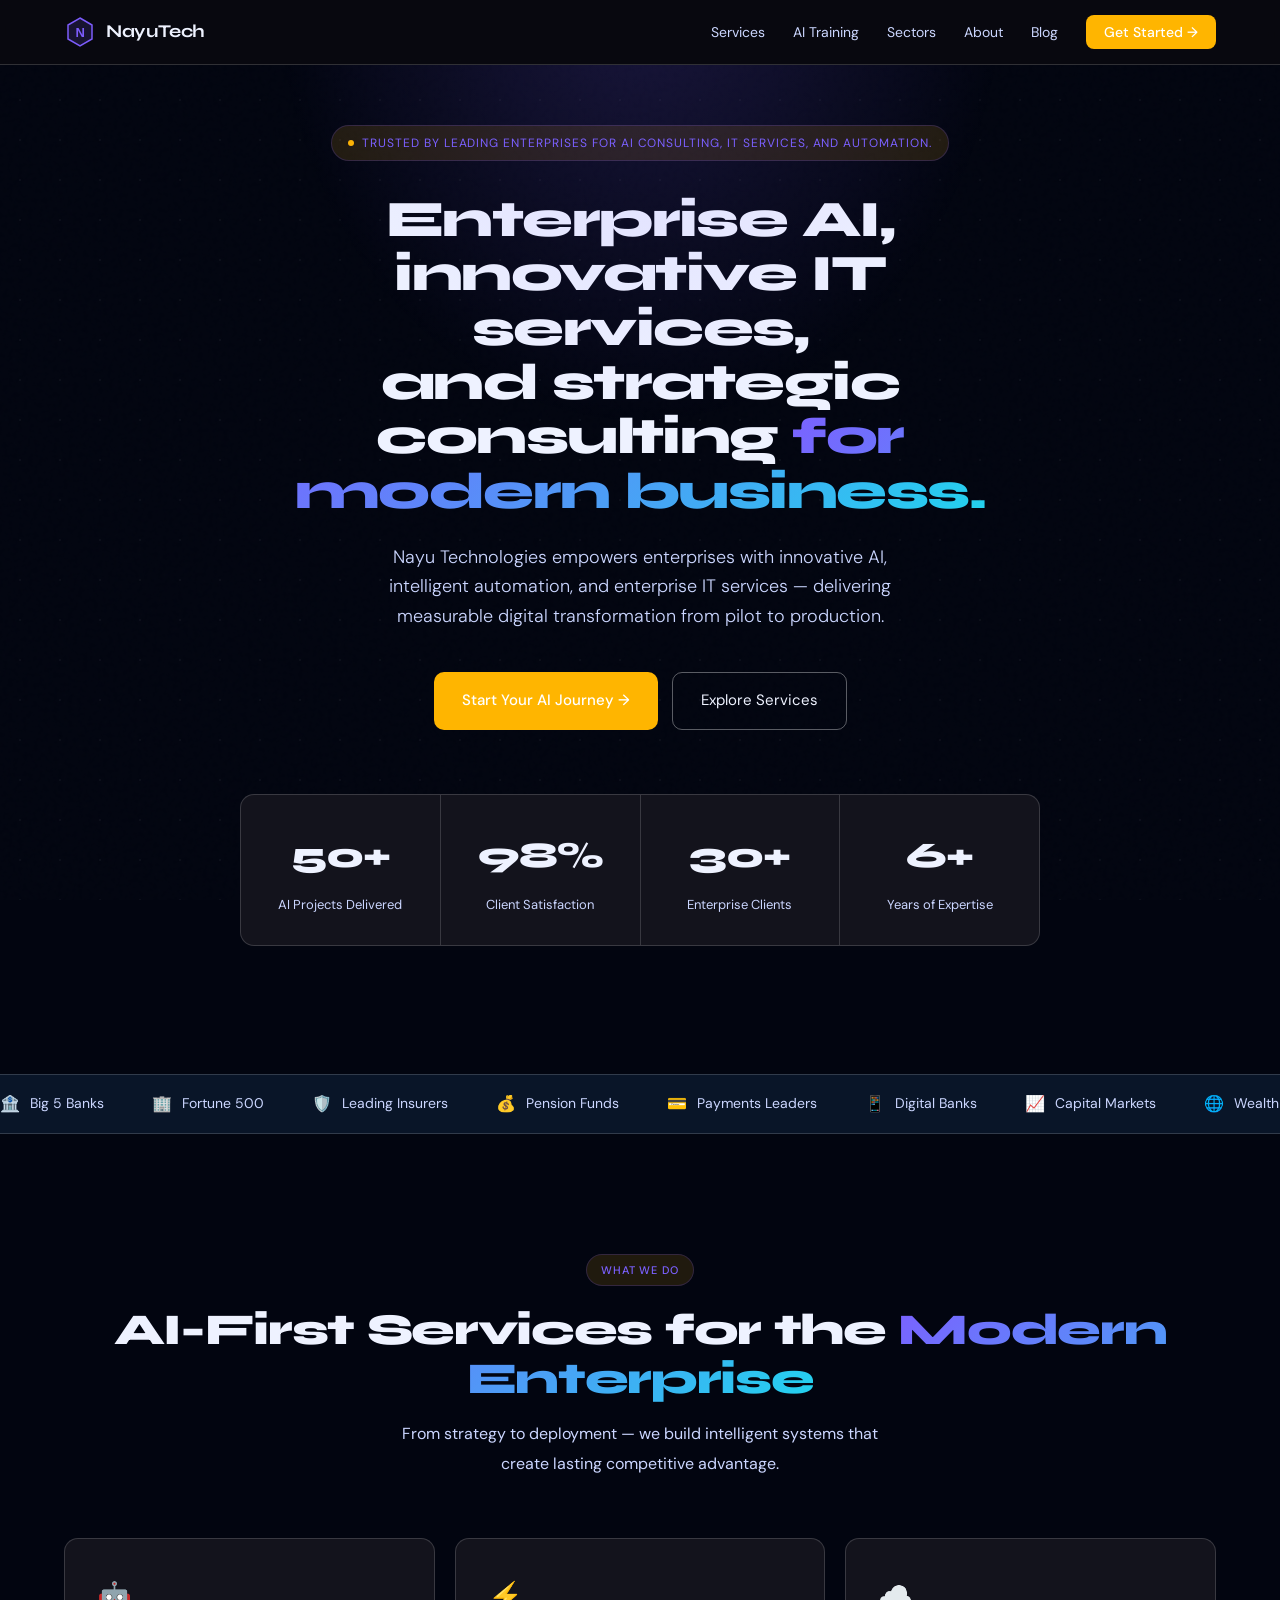
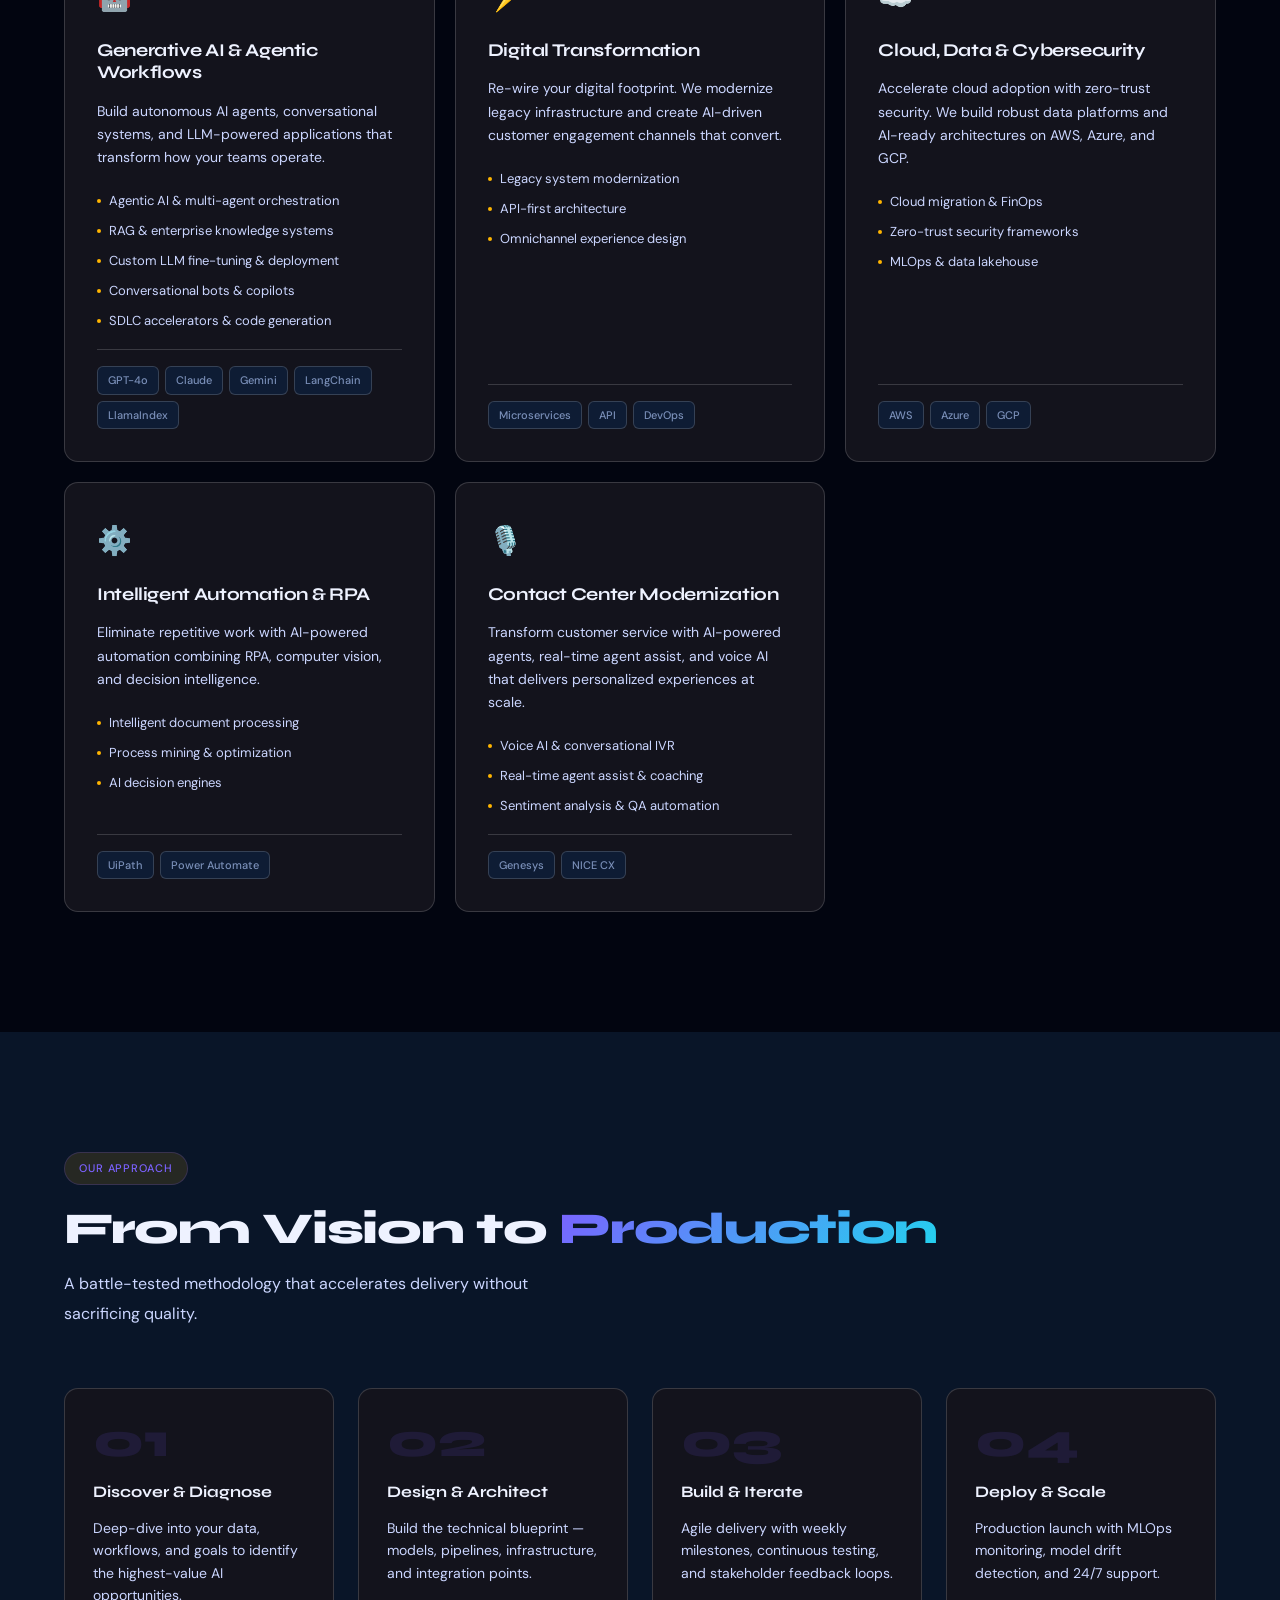
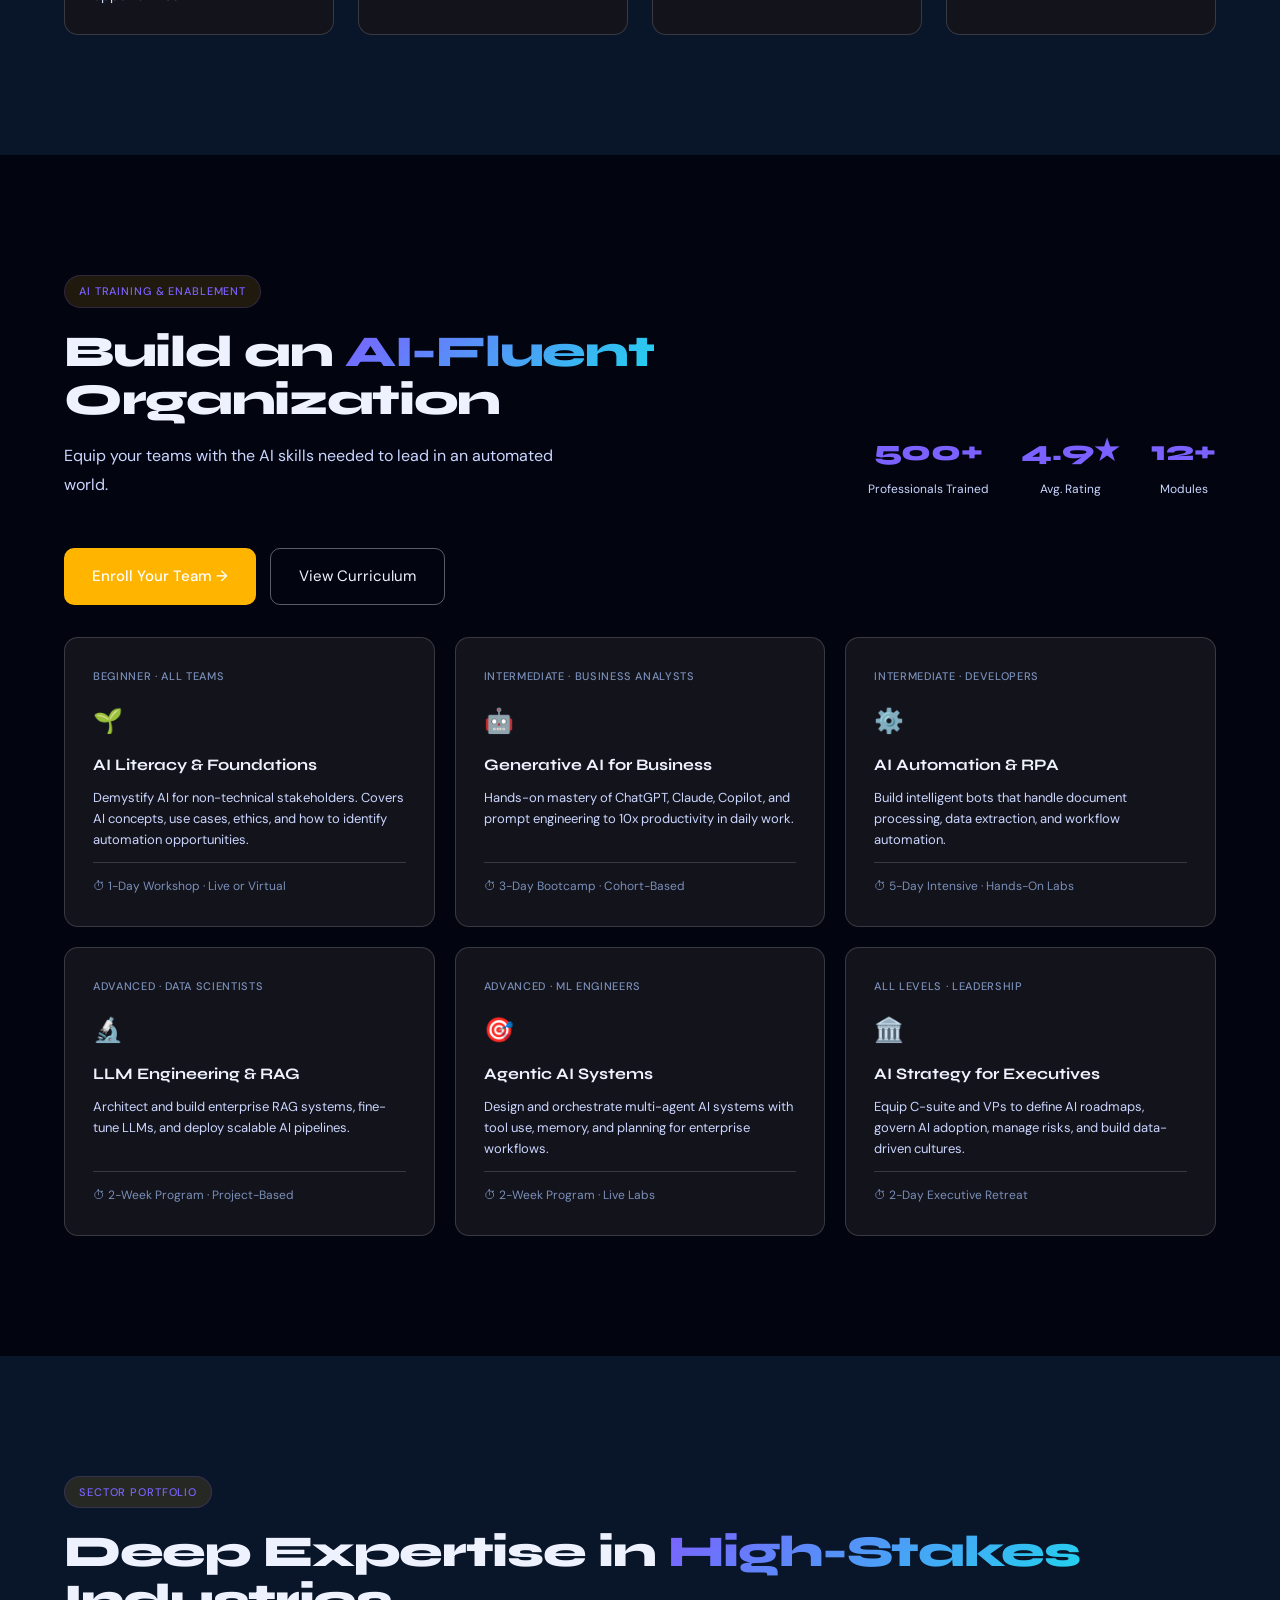
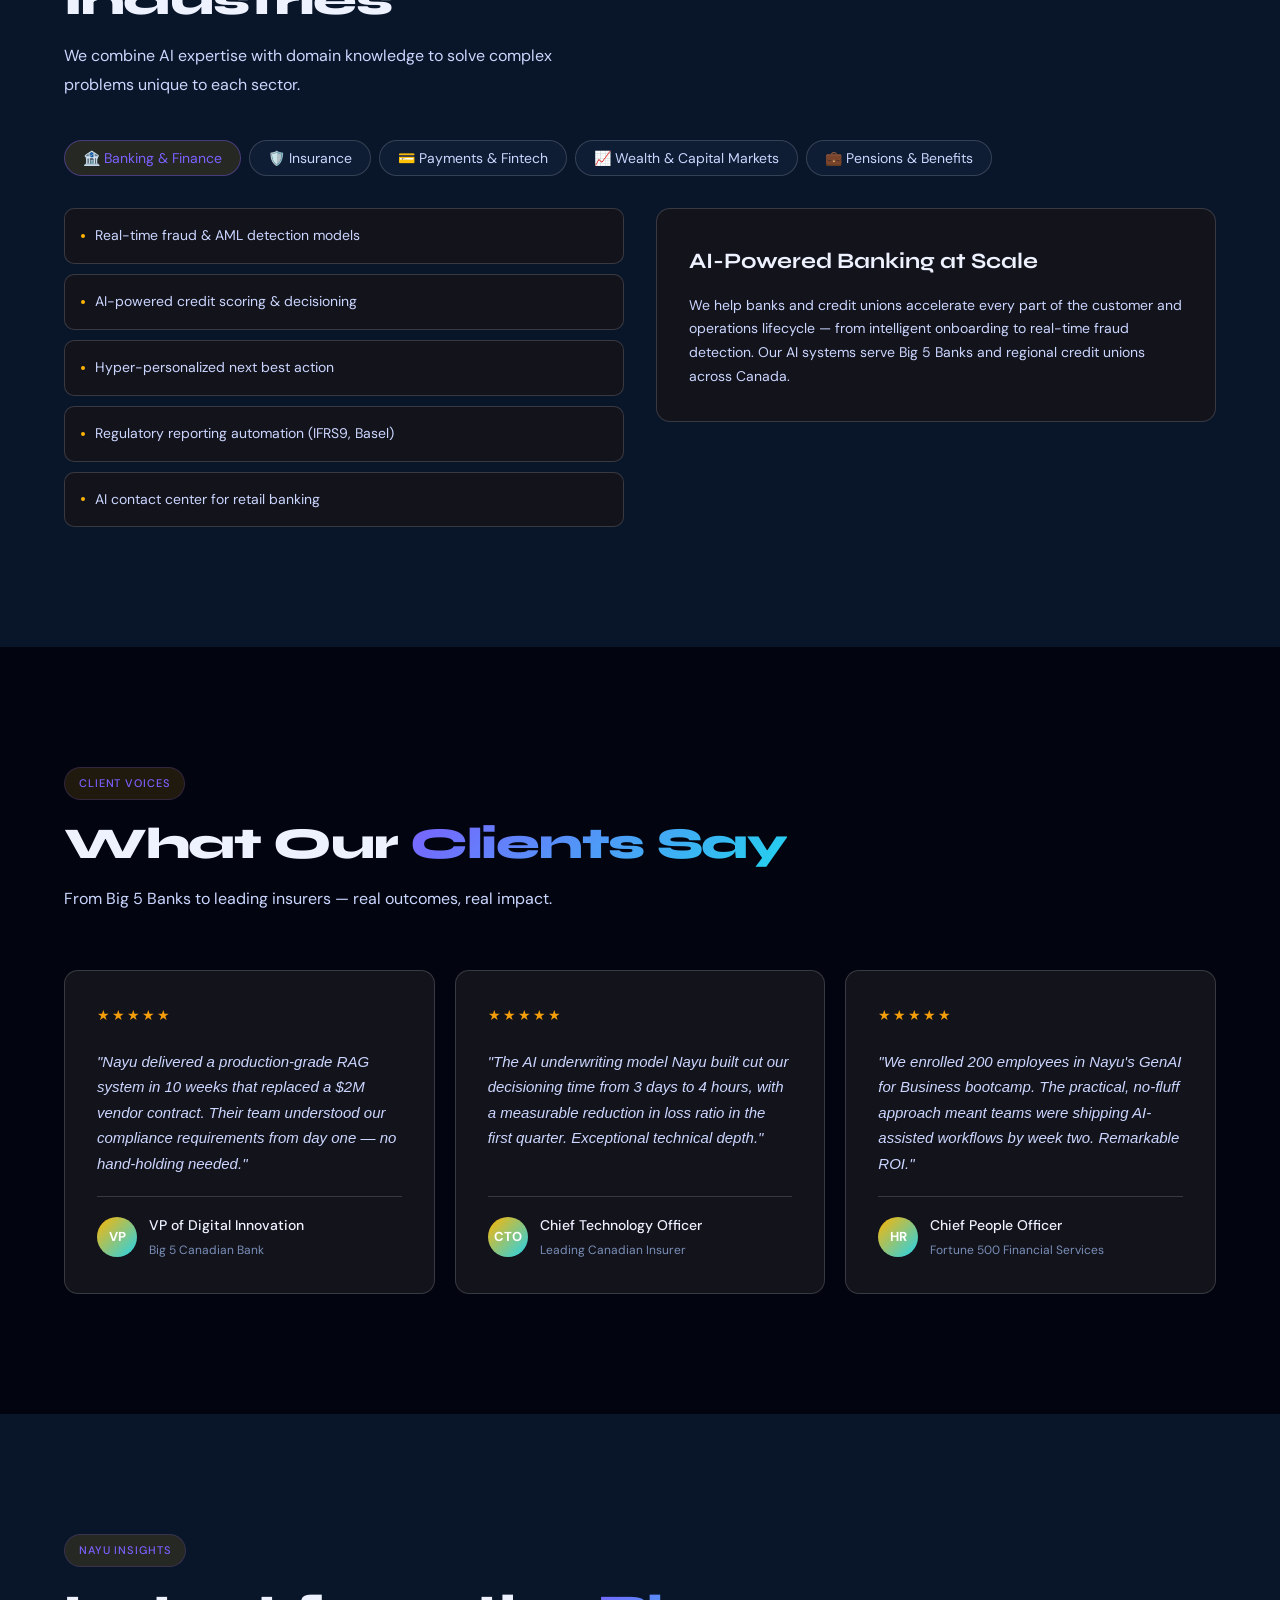
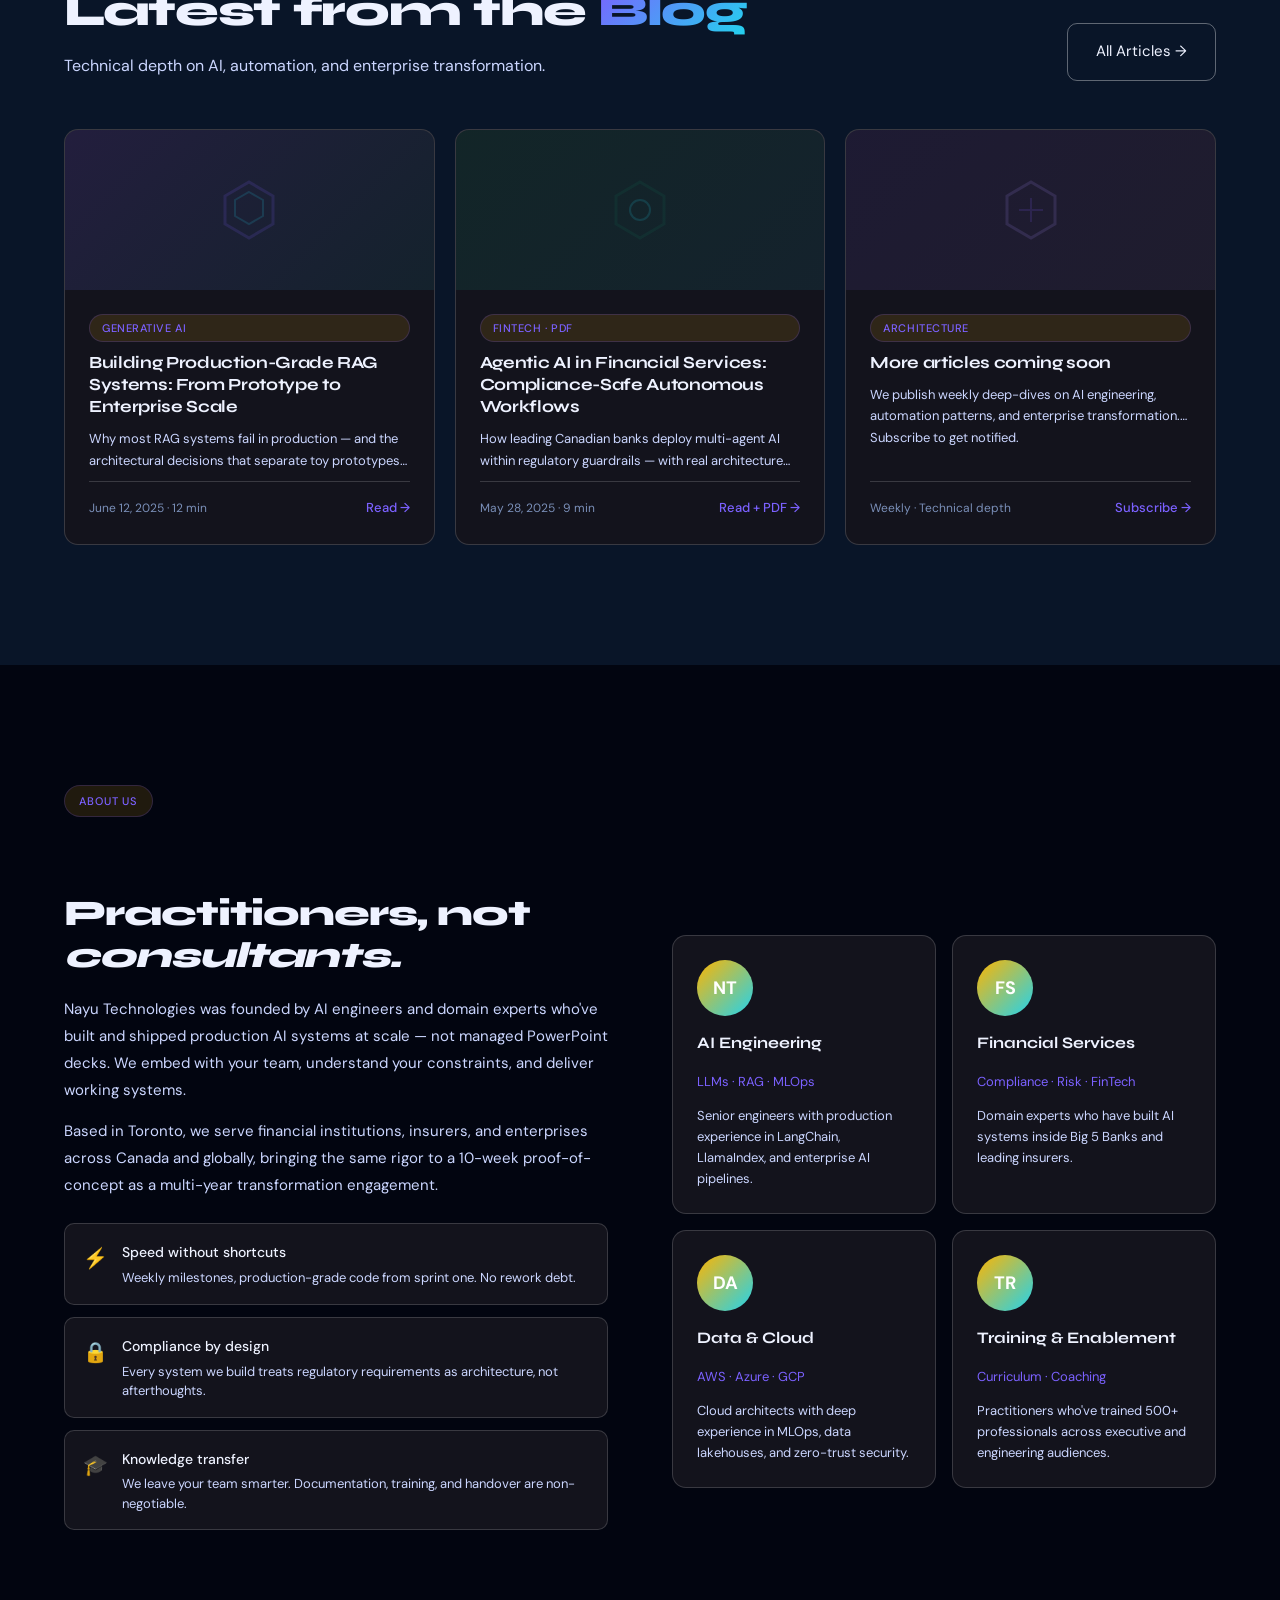
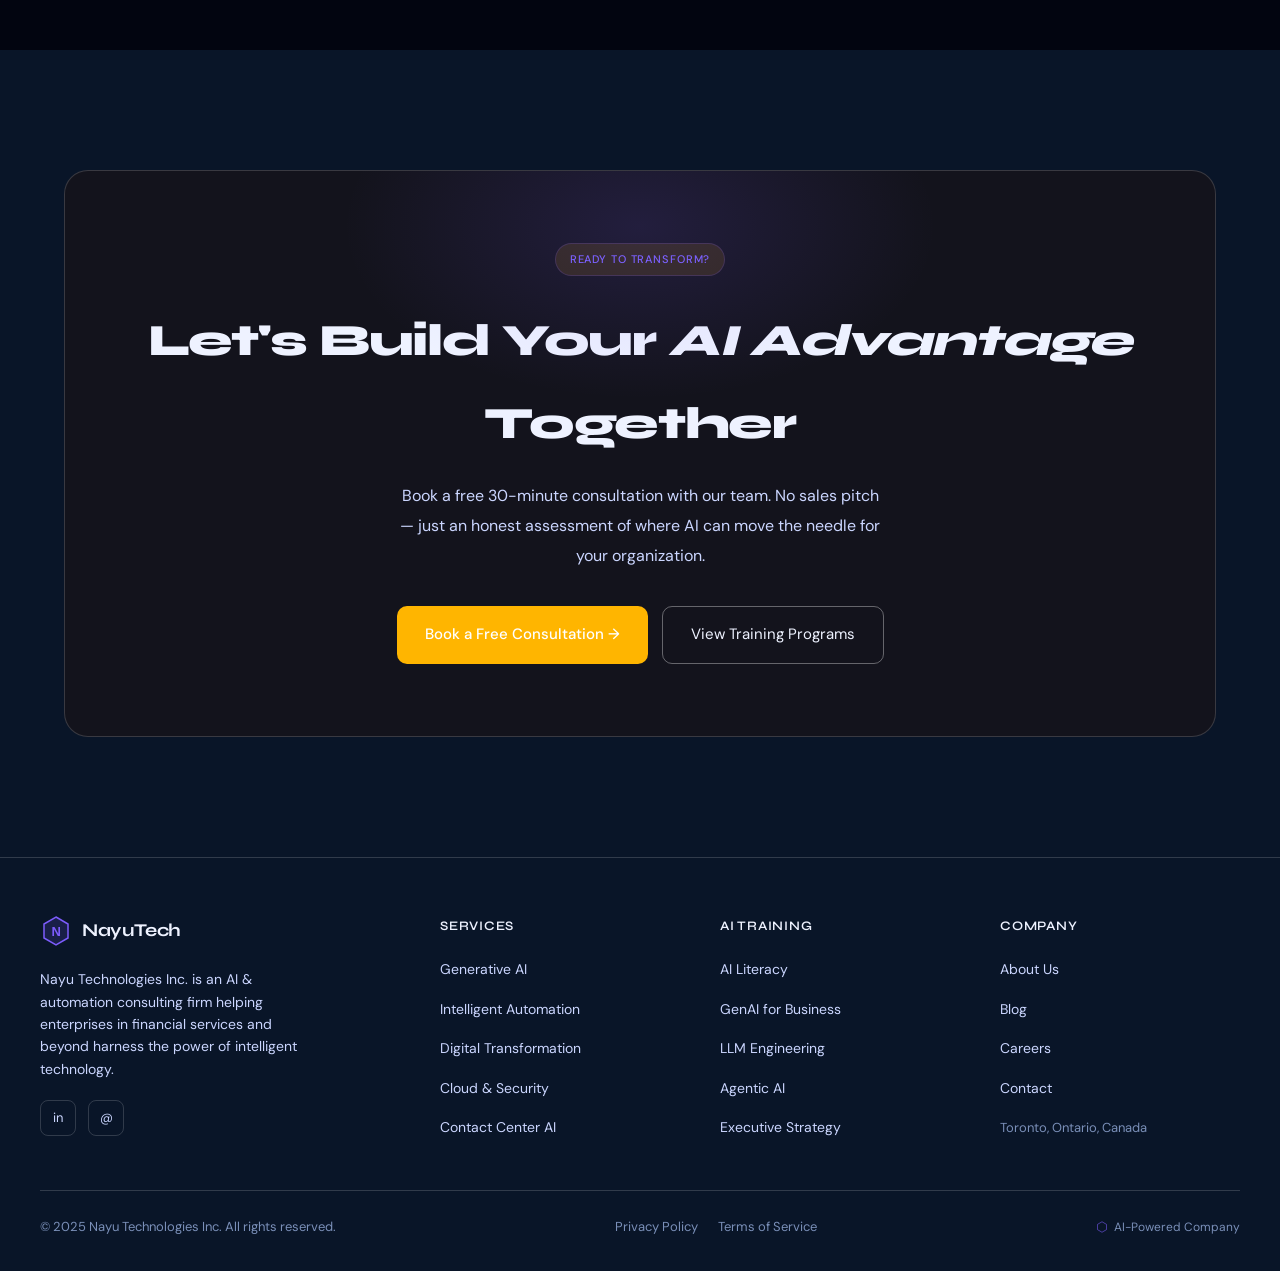
==== commit de44ed19: "update changes" ====
--- a/index.html
+++ b/index.html
@@ -176,7 +176,7 @@
        HERO
     ═══════════════════════════════════════════ */
     .hero {
-      padding: 100px 24px 80px;
+      padding: 60px 24px 80px;
       text-align: center;
       overflow: hidden;
     }
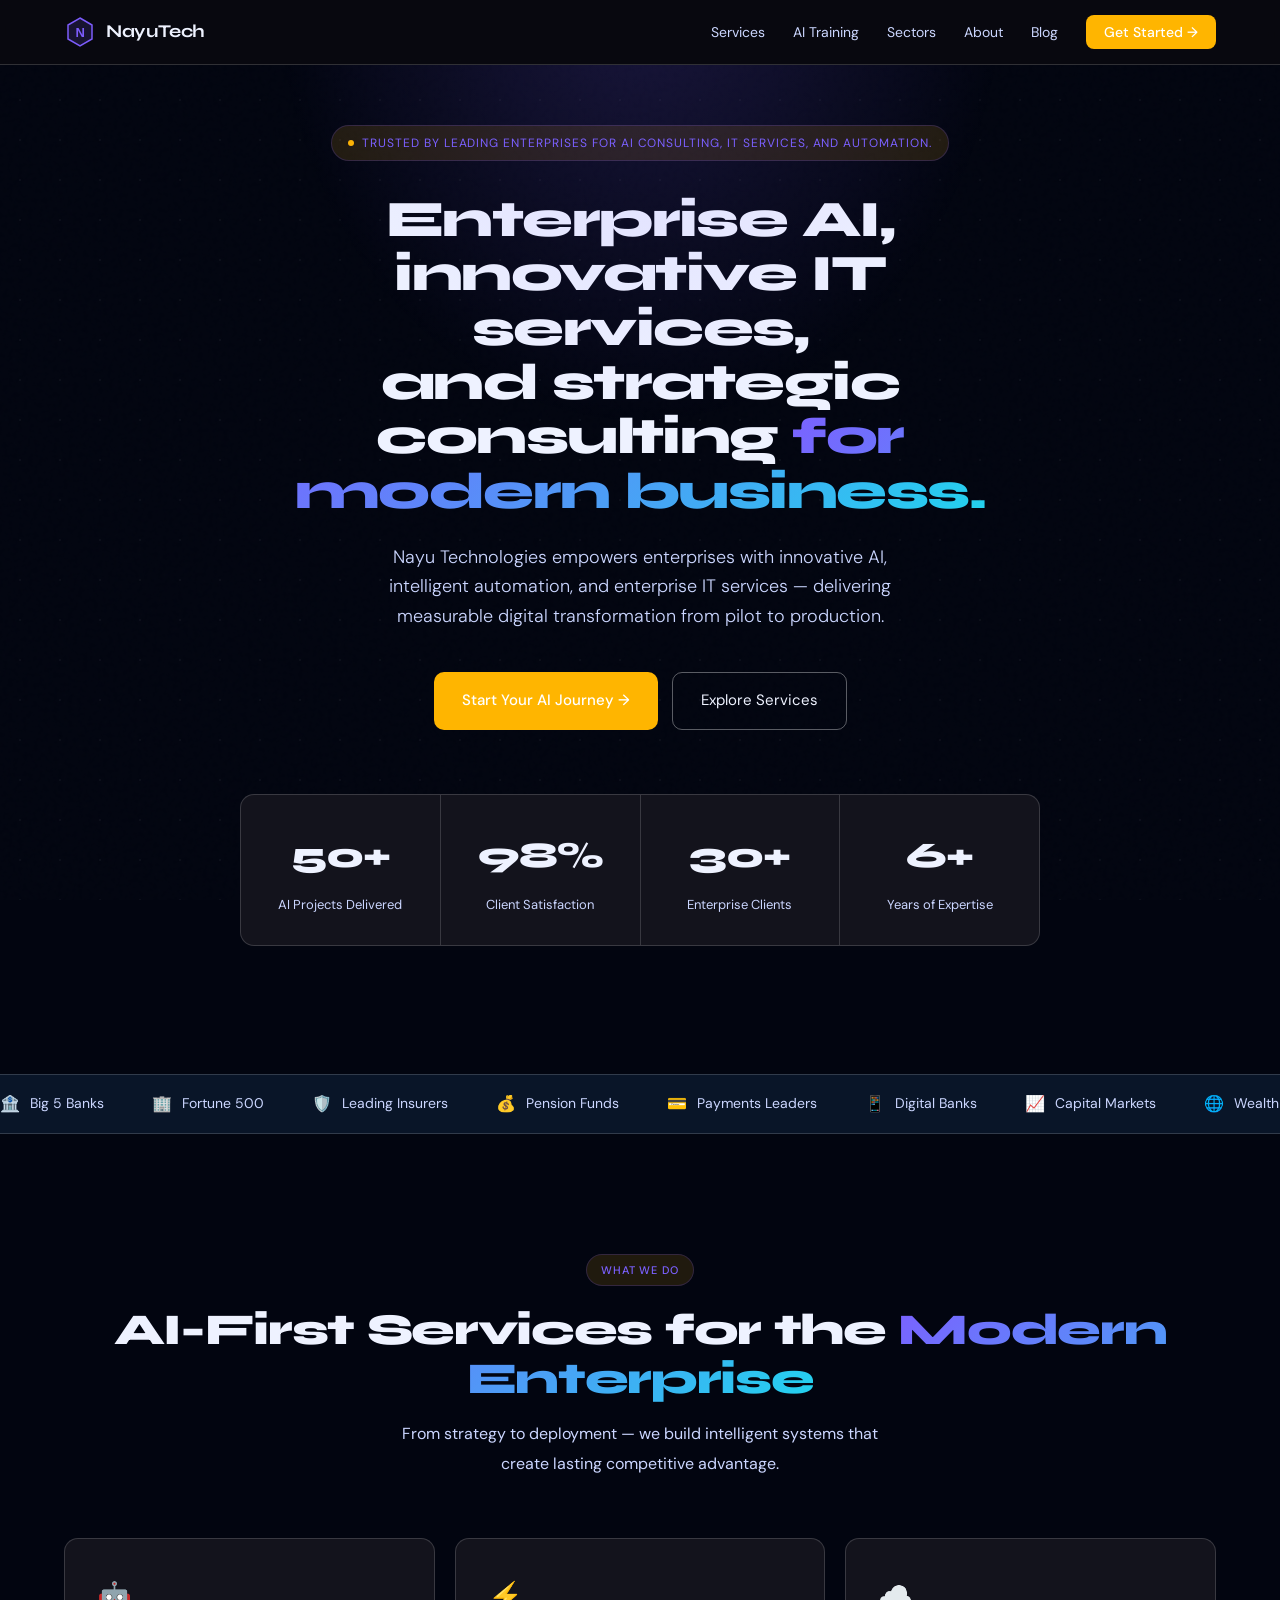
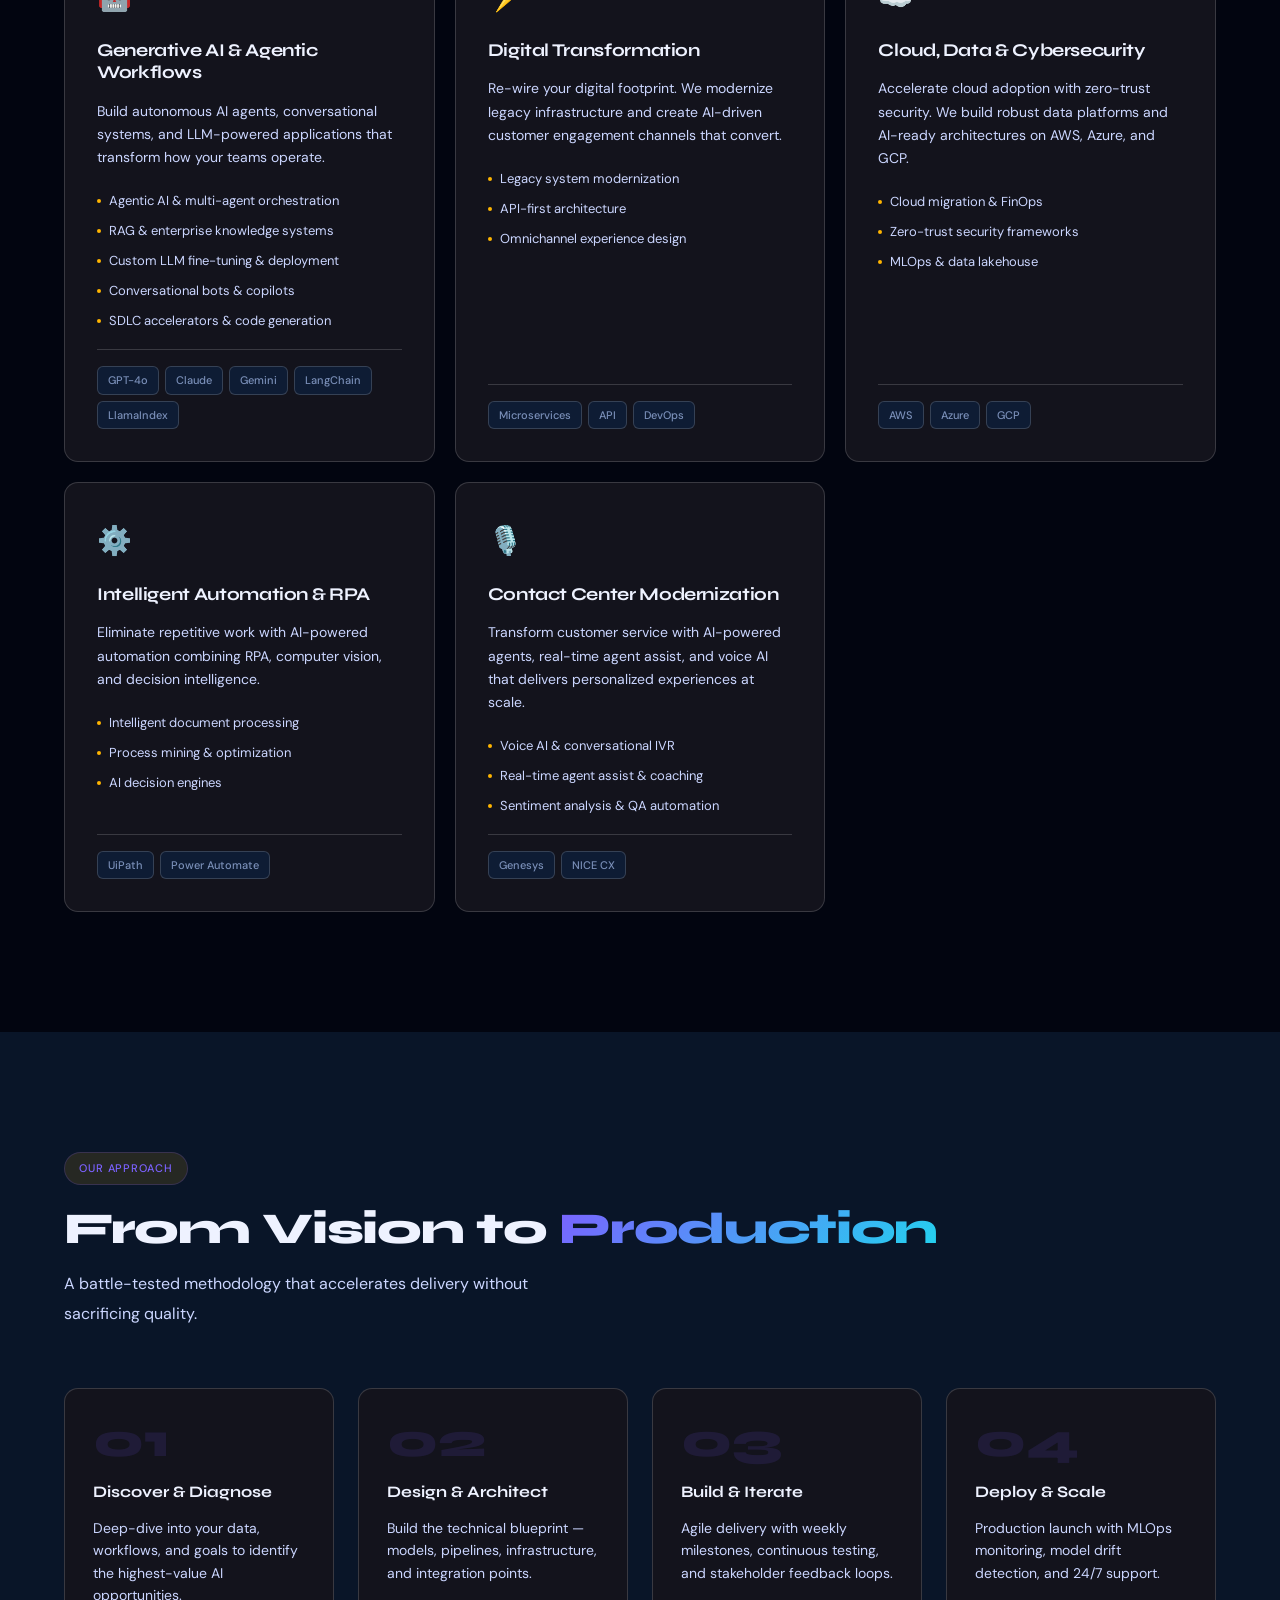
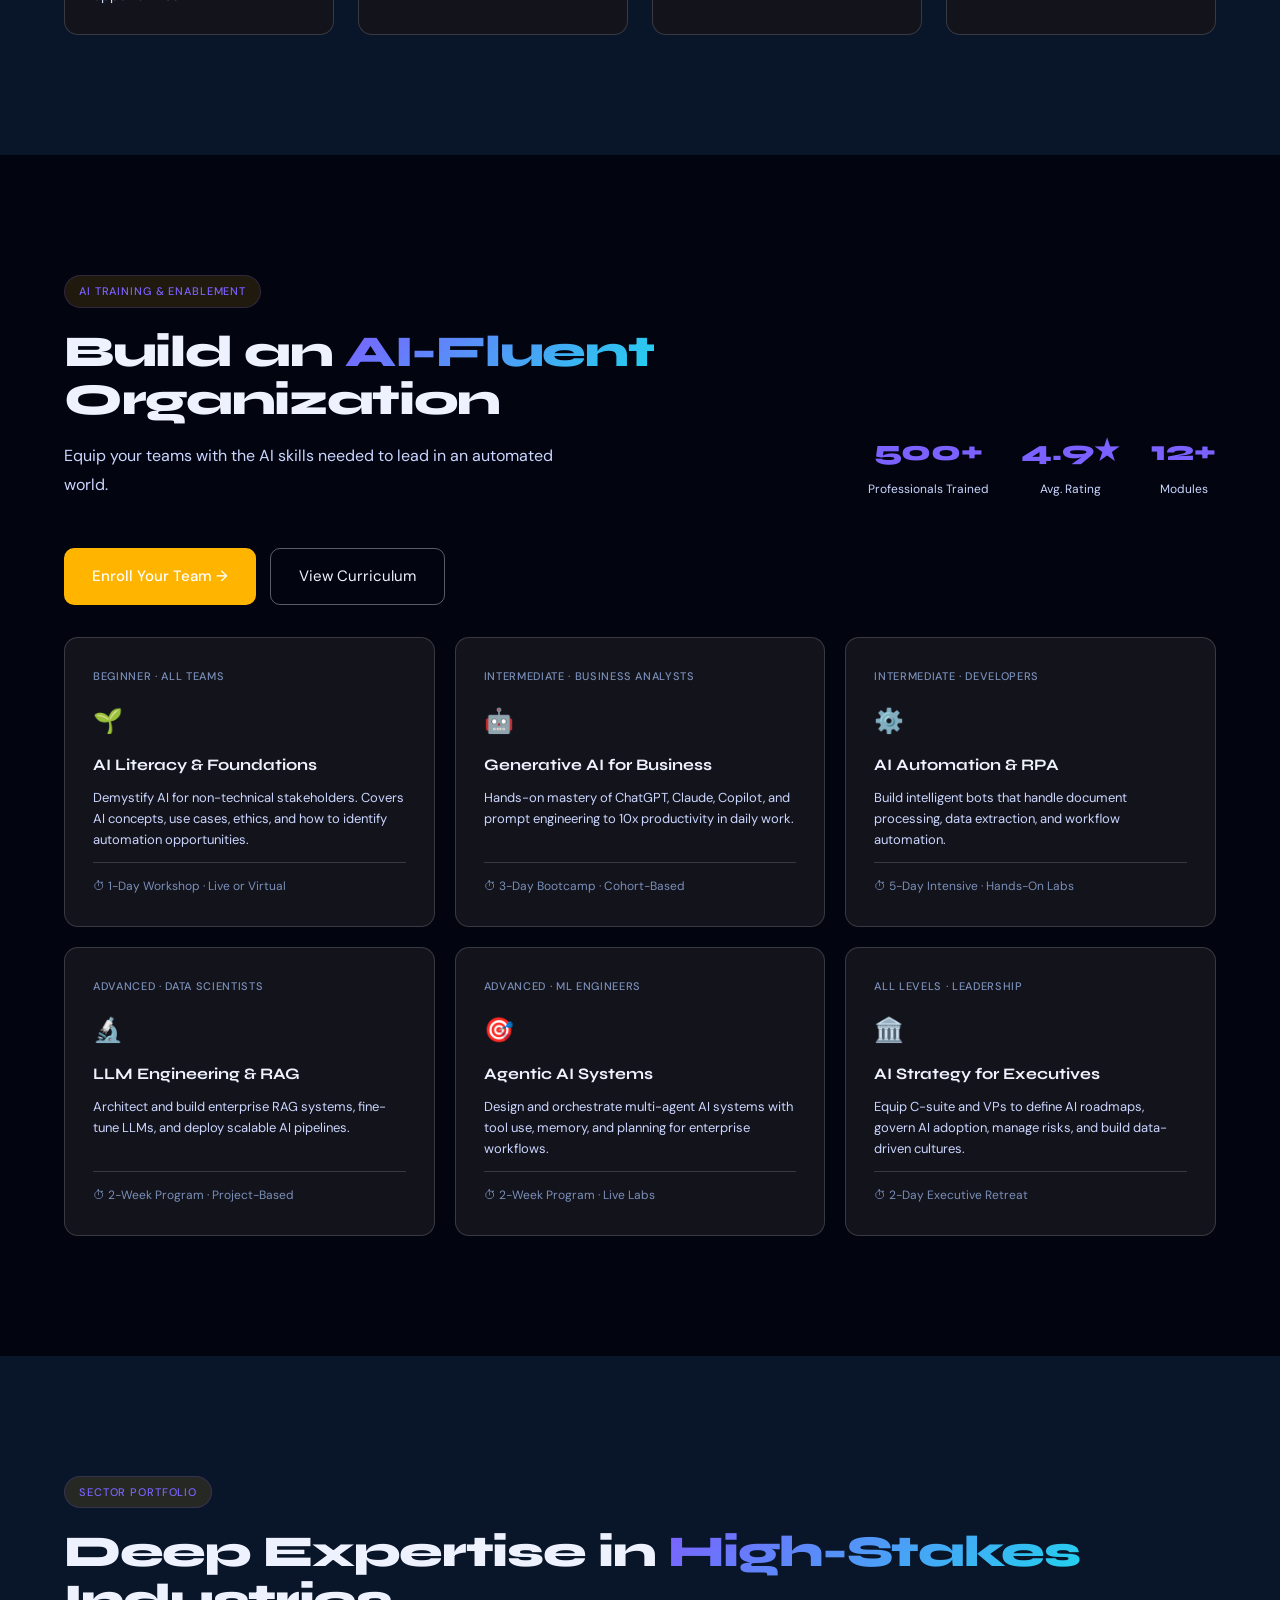
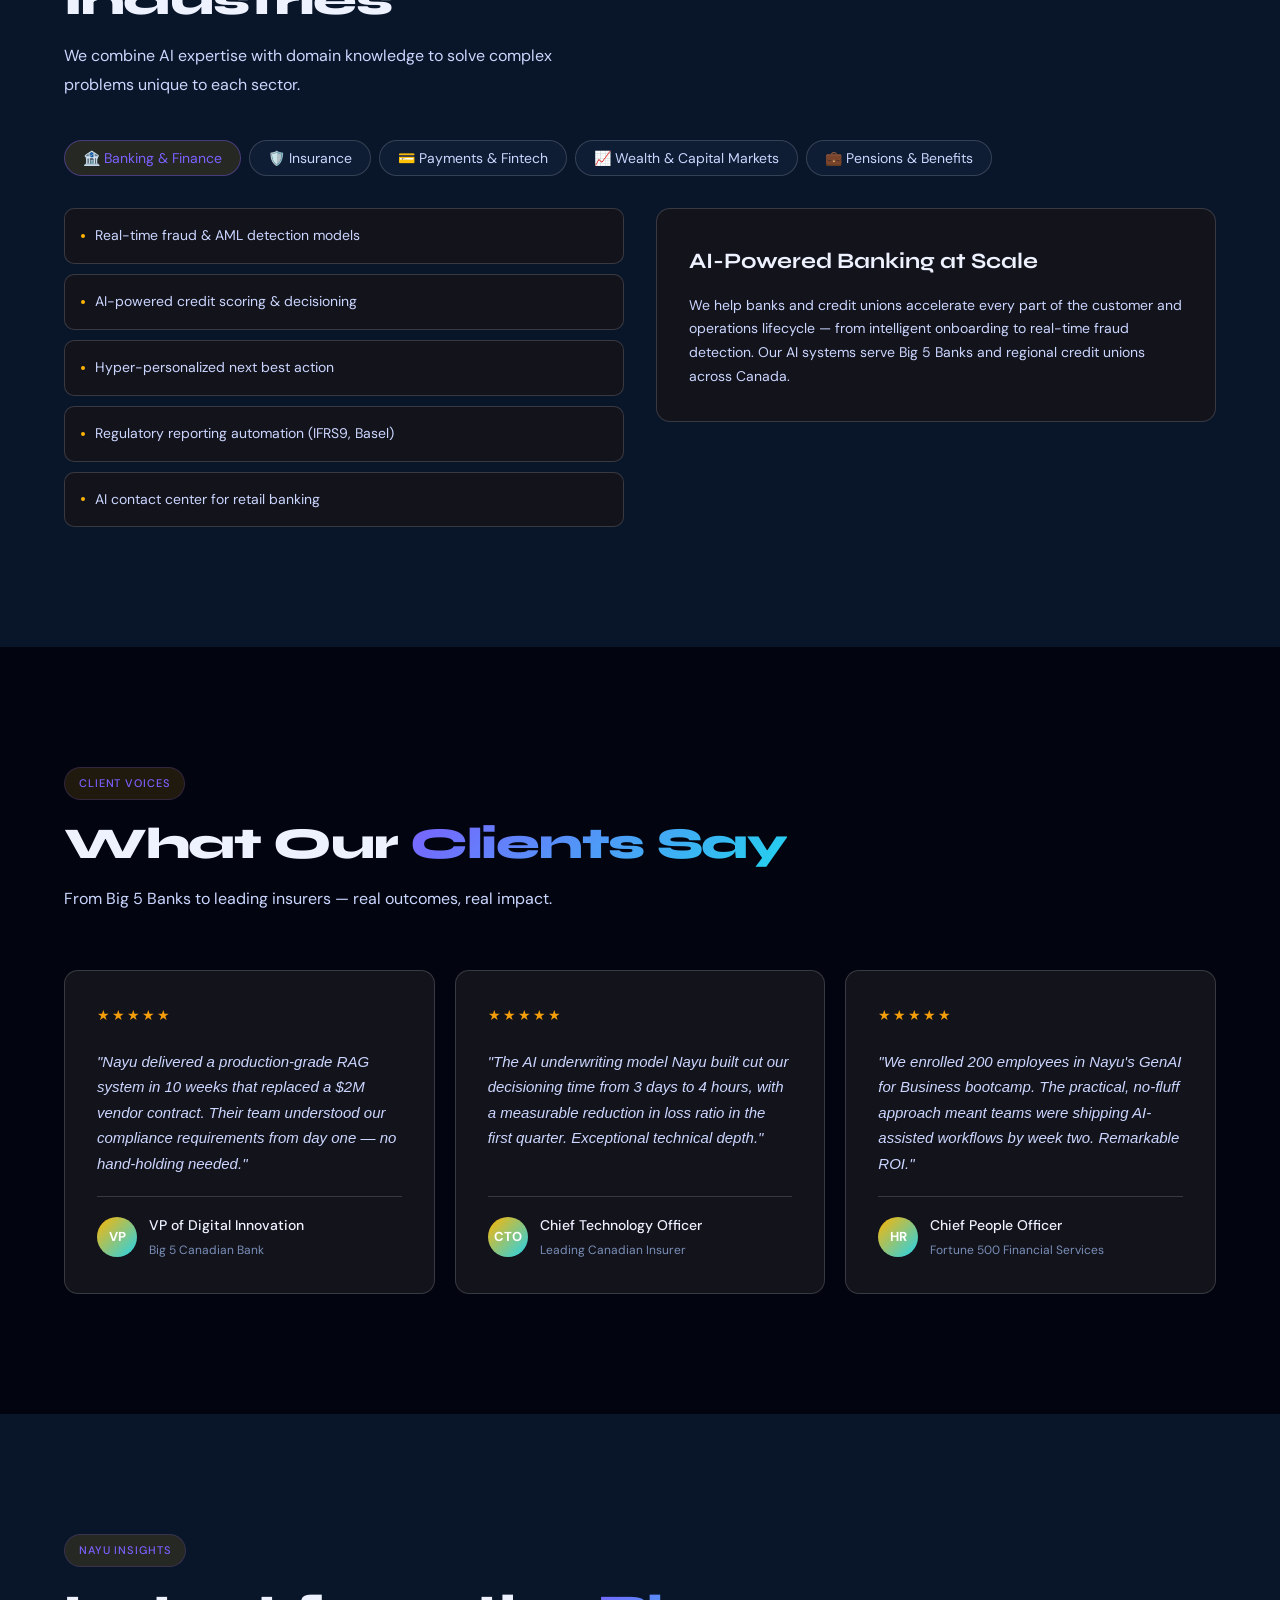
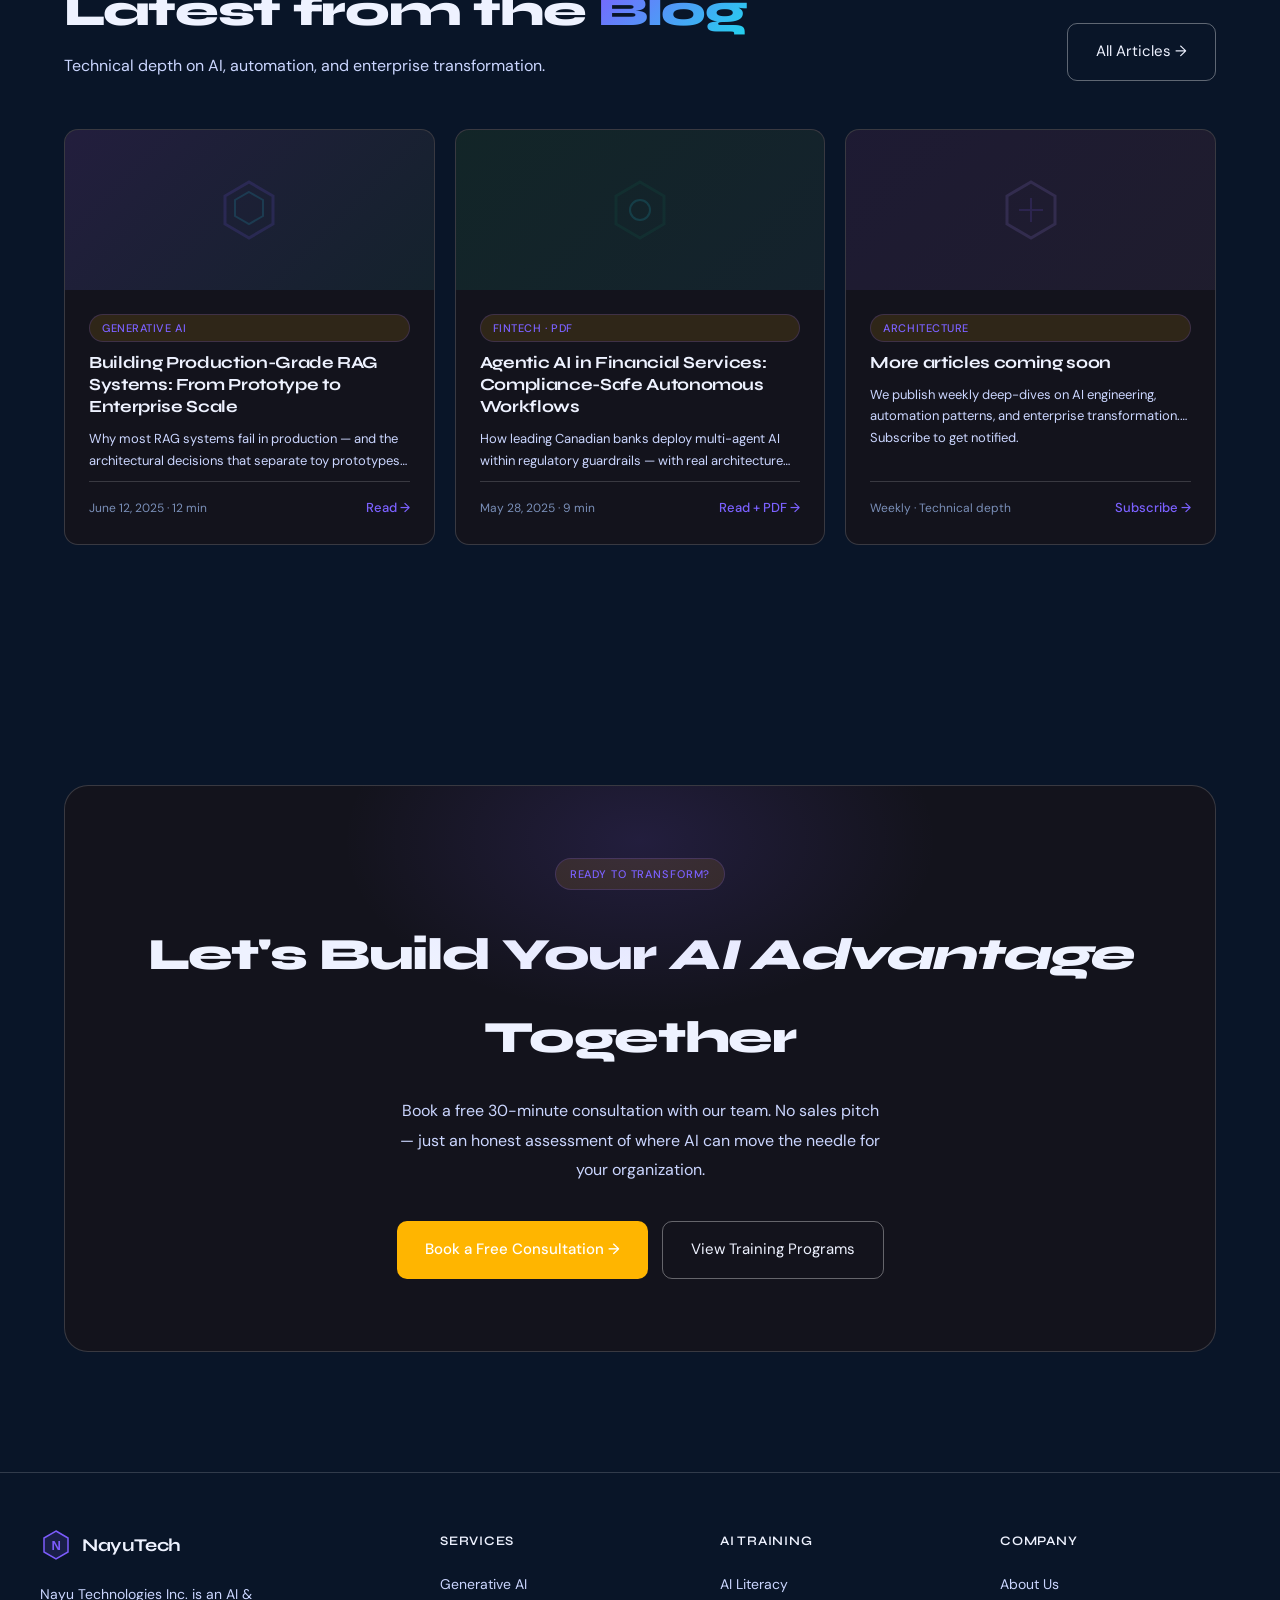
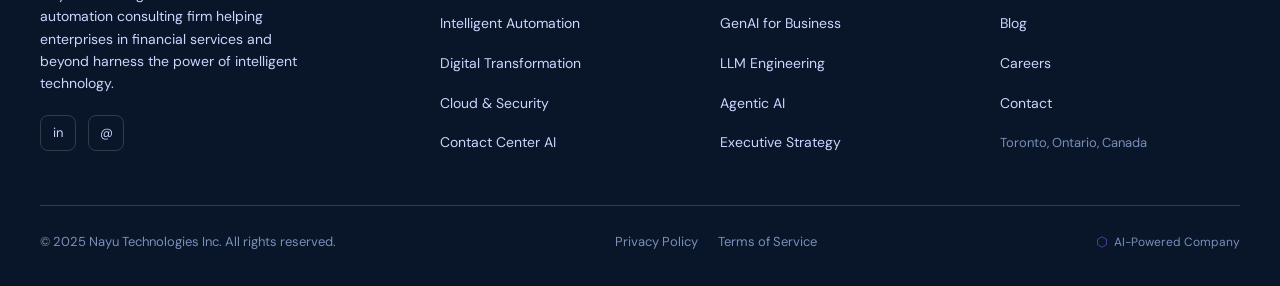
==== commit 568d5bd5: "commit" ====
--- a/index.html
+++ b/index.html
@@ -456,40 +456,6 @@
     .blog-read-link { color: var(--accent2); font-size: 13px; font-weight: 500; display: flex; align-items: center; gap: 4px; }
 
     /* ═══════════════════════════════════════════
-       ABOUT / TEAM  ← NEW
-    ═══════════════════════════════════════════ */
-    #about { padding: var(--section-gap) 0; }
-    .about-grid { display: grid; grid-template-columns: 1fr 1fr; gap: 64px; align-items: center; margin-top: 56px; }
-    .about-text h2 { font-family: var(--font-head); font-size: clamp(24px,3vw,36px); font-weight: 800; letter-spacing: -0.03em; line-height: 1.15; margin-bottom: 20px; }
-    .about-text p { color: var(--muted); font-size: 15px; line-height: 1.8; margin-bottom: 14px; }
-    .about-values { display: flex; flex-direction: column; gap: 12px; margin-top: 24px; }
-    .about-value {
-      display: flex; gap: 14px;
-      background: var(--card); border: 1px solid var(--border);
-      border-radius: 10px; padding: 16px 18px;
-    }
-    .about-value-icon { font-size: 20px; flex-shrink: 0; }
-    .about-value h4 { font-size: 14px; font-weight: 500; margin-bottom: 2px; }
-    .about-value p { color: var(--muted); font-size: 13px; line-height: 1.5; margin: 0; }
-    .team-grid { display: grid; grid-template-columns: 1fr 1fr; gap: 16px; }
-    .team-card {
-      background: var(--card); border: 1px solid var(--border);
-      border-radius: var(--radius); padding: 24px;
-      display: flex; flex-direction: column; gap: 12px;
-      transition: border-color 0.2s;
-    }
-    .team-card:hover { border-color: rgba(124,92,252,0.3); }
-    .team-avatar {
-      width: 56px; height: 56px; border-radius: 50%;
-      background: linear-gradient(135deg, var(--accent), var(--cyan));
-      display: flex; align-items: center; justify-content: center;
-      font-size: 18px; font-weight: 700; color: #fff;
-    }
-    .team-card h4 { font-family: var(--font-head); font-size: 16px; font-weight: 700; }
-    .team-card .role { font-size: 13px; color: var(--accent2); }
-    .team-card p { color: var(--muted); font-size: 13px; line-height: 1.6; }
-
-    /* ═══════════════════════════════════════════
        FINAL CTA
     ═══════════════════════════════════════════ */
     #cta { padding: var(--section-gap) 0; background: var(--bg2); }
@@ -601,7 +567,7 @@
 <!-- ═══════════════════════════════════════════
      NAV
 ═══════════════════════════════════════════ -->
-<nav>
+<nav class="navbar" id="navbar">
   <div class="nav-inner">
     <a href="/" class="nav-logo">
       <div class="hex-icon">
@@ -616,7 +582,7 @@
       <li><a href="#services">Services</a></li>
       <li><a href="#training">AI Training</a></li>
       <li><a href="#sectors">Sectors</a></li>
-      <li><a href="#about">About</a></li>
+      <li><a href="pages/about.html">About</a></li>
       <li><a href="pages/blog.html">Blog</a></li>
       <li><a href="pages/contact.html" class="nav-cta">Get Started →</a></li>
     </ul>
@@ -629,7 +595,7 @@
   <a href="#services"       onclick="closeMobileMenu()">Services</a>
   <a href="#training"       onclick="closeMobileMenu()">AI Training</a>
   <a href="#sectors"        onclick="closeMobileMenu()">Sectors</a>
-  <a href="#about"          onclick="closeMobileMenu()">About</a>
+  <a href="pages/about.html"          onclick="closeMobileMenu()">About</a>
   <a href="pages/blog.html" onclick="closeMobileMenu()">Blog</a>
   <a href="pages/contact.html" onclick="closeMobileMenu()" style="color:var(--accent2)">Get Started →</a>
 </div>
@@ -1094,73 +1060,6 @@
 </section>
 
 <!-- ═══════════════════════════════════════════
-     ABOUT / TEAM  ← NEW SECTION
-═══════════════════════════════════════════ -->
-<section id="about">
-  <div class="container">
-    <div class="section-eyebrow">About Us</div>
-    <div class="about-grid">
-      <div class="about-text">
-        <h2>Practitioners, not<br><em>consultants.</em></h2>
-        <p>Nayu Technologies was founded by AI engineers and domain experts who've built and shipped production AI systems at scale — not managed PowerPoint decks. We embed with your team, understand your constraints, and deliver working systems.</p>
-        <p>Based in Toronto, we serve financial institutions, insurers, and enterprises across Canada and globally, bringing the same rigor to a 10-week proof-of-concept as a multi-year transformation engagement.</p>
-        <div class="about-values">
-          <div class="about-value">
-            <div class="about-value-icon">⚡</div>
-            <div>
-              <h4>Speed without shortcuts</h4>
-              <p>Weekly milestones, production-grade code from sprint one. No rework debt.</p>
-            </div>
-          </div>
-          <div class="about-value">
-            <div class="about-value-icon">🔒</div>
-            <div>
-              <h4>Compliance by design</h4>
-              <p>Every system we build treats regulatory requirements as architecture, not afterthoughts.</p>
-            </div>
-          </div>
-          <div class="about-value">
-            <div class="about-value-icon">🎓</div>
-            <div>
-              <h4>Knowledge transfer</h4>
-              <p>We leave your team smarter. Documentation, training, and handover are non-negotiable.</p>
-            </div>
-          </div>
-        </div>
-      </div>
-      <div>
-        <div class="team-grid">
-          <div class="team-card">
-            <div class="team-avatar">NT</div>
-            <h4>AI Engineering</h4>
-            <div class="role">LLMs · RAG · MLOps</div>
-            <p>Senior engineers with production experience in LangChain, LlamaIndex, and enterprise AI pipelines.</p>
-          </div>
-          <div class="team-card">
-            <div class="team-avatar">FS</div>
-            <h4>Financial Services</h4>
-            <div class="role">Compliance · Risk · FinTech</div>
-            <p>Domain experts who have built AI systems inside Big 5 Banks and leading insurers.</p>
-          </div>
-          <div class="team-card">
-            <div class="team-avatar">DA</div>
-            <h4>Data & Cloud</h4>
-            <div class="role">AWS · Azure · GCP</div>
-            <p>Cloud architects with deep experience in MLOps, data lakehouses, and zero-trust security.</p>
-          </div>
-          <div class="team-card">
-            <div class="team-avatar">TR</div>
-            <h4>Training & Enablement</h4>
-            <div class="role">Curriculum · Coaching</div>
-            <p>Practitioners who've trained 500+ professionals across executive and engineering audiences.</p>
-          </div>
-        </div>
-      </div>
-    </div>
-  </div>
-</section>
-
-<!-- ═══════════════════════════════════════════
      FINAL CTA
 ═══════════════════════════════════════════ -->
 <section id="cta">
@@ -1222,7 +1121,7 @@
       <div class="footer-col">
         <h4>Company</h4>
         <ul>
-          <li><a href="#about">About Us</a></li>
+          <li><a href="pages/about.html">About Us</a></li>
           <li><a href="pages/blog.html">Blog</a></li><!-- FIXED: was pointing to training.html -->
           <li><a href="pages/contact.html">Careers</a></li>
           <li><a href="pages/contact.html">Contact</a></li>
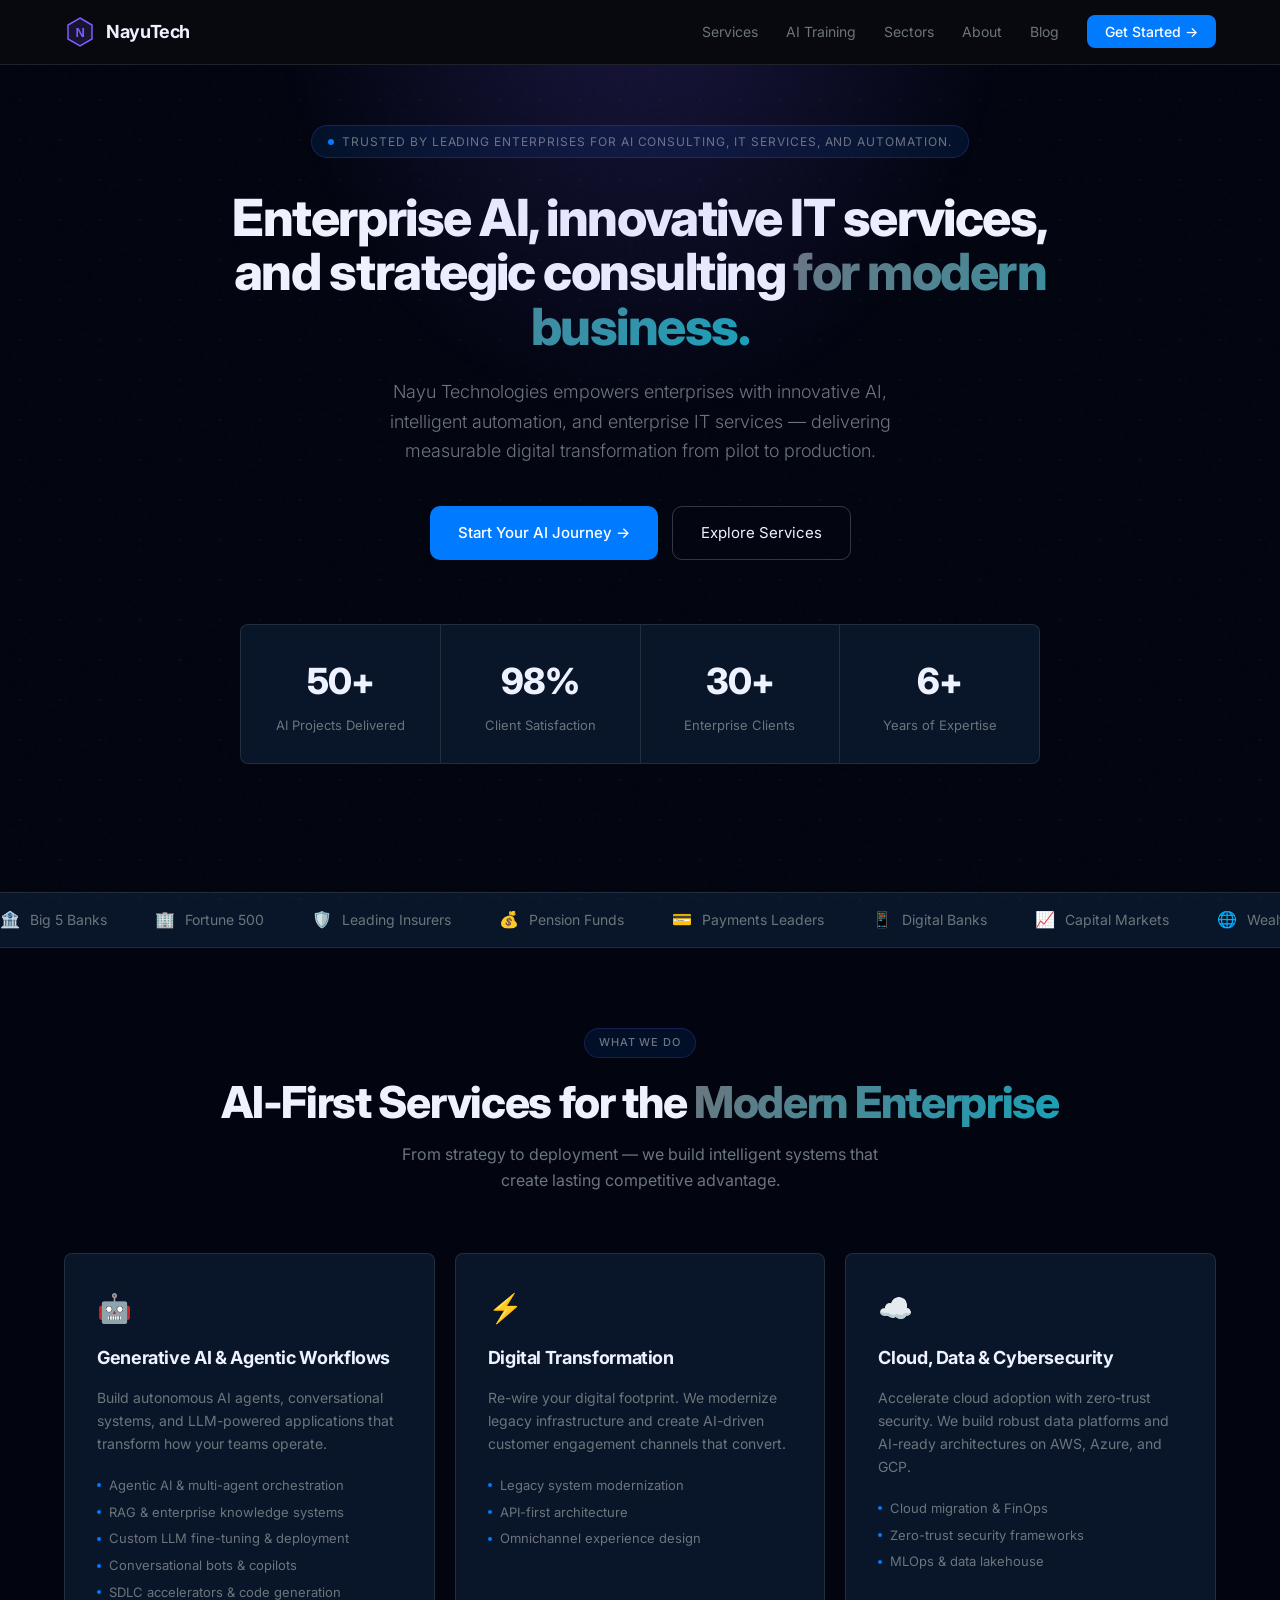
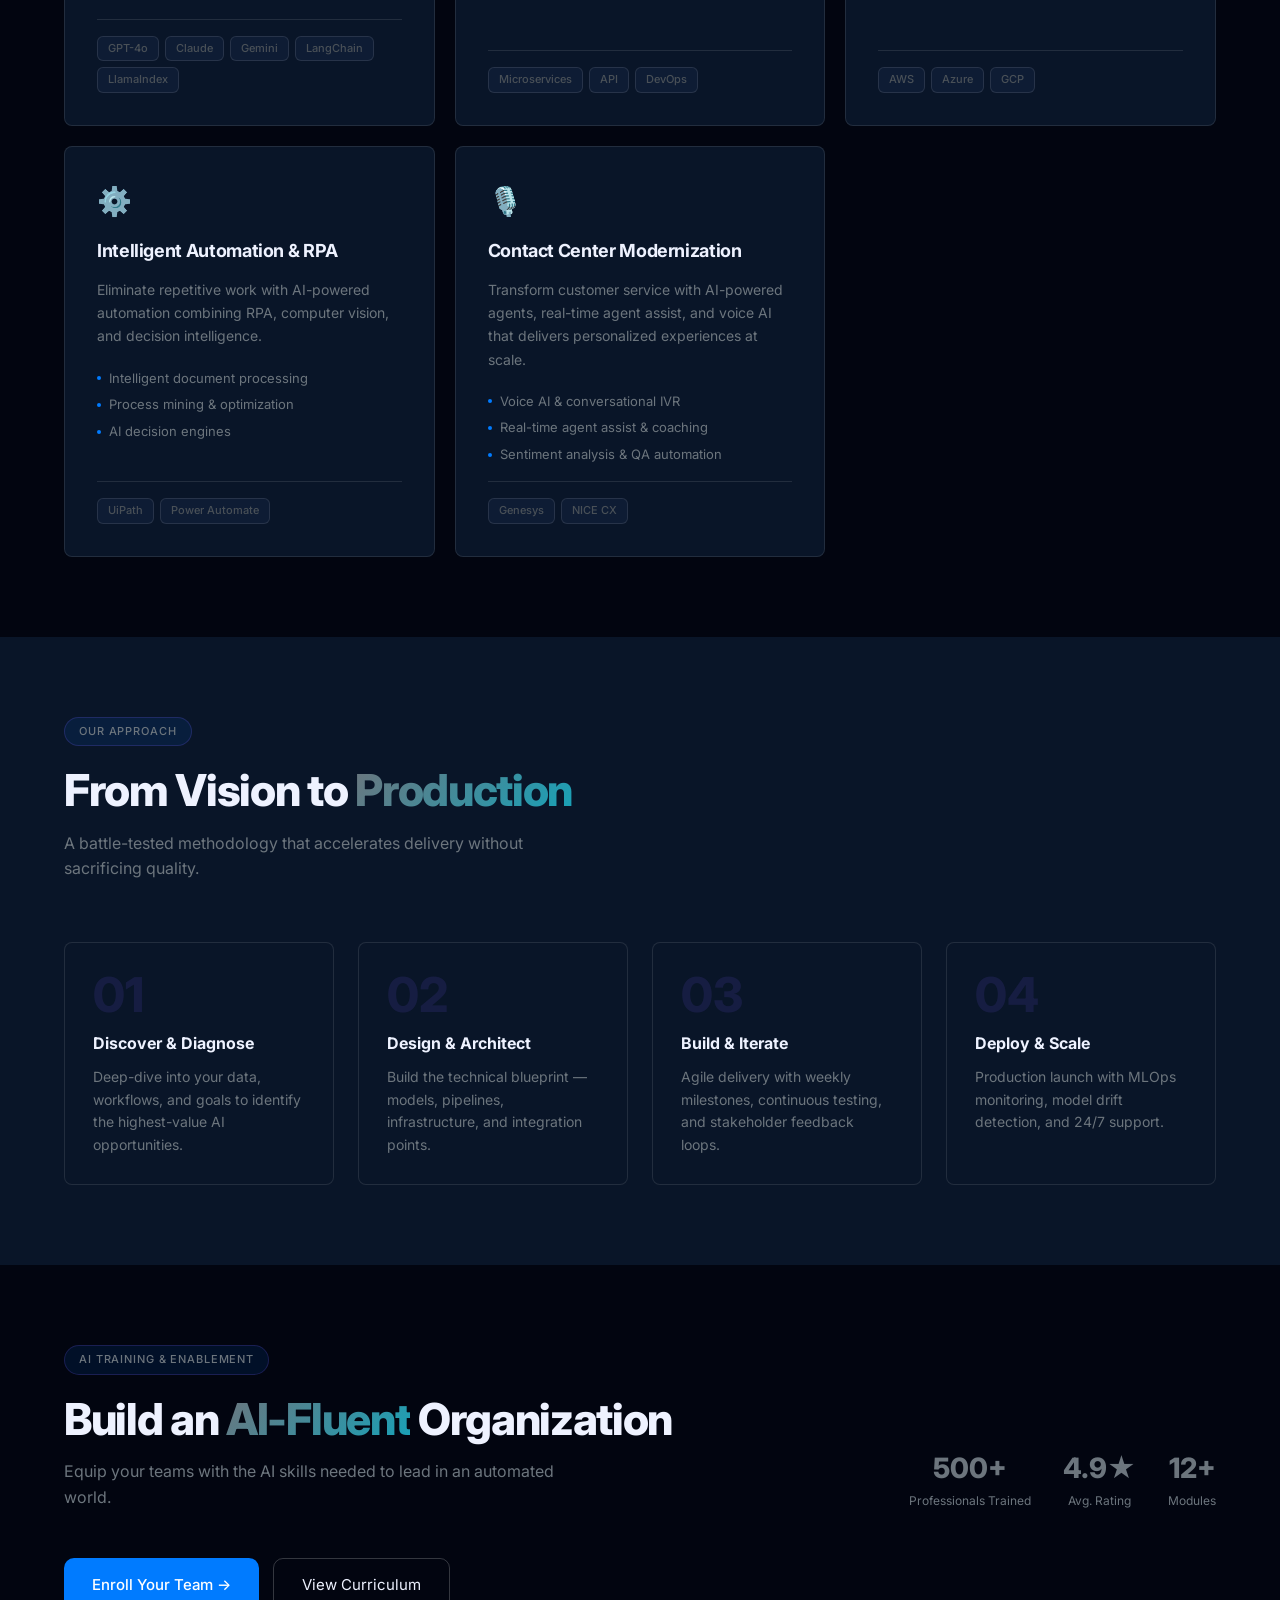
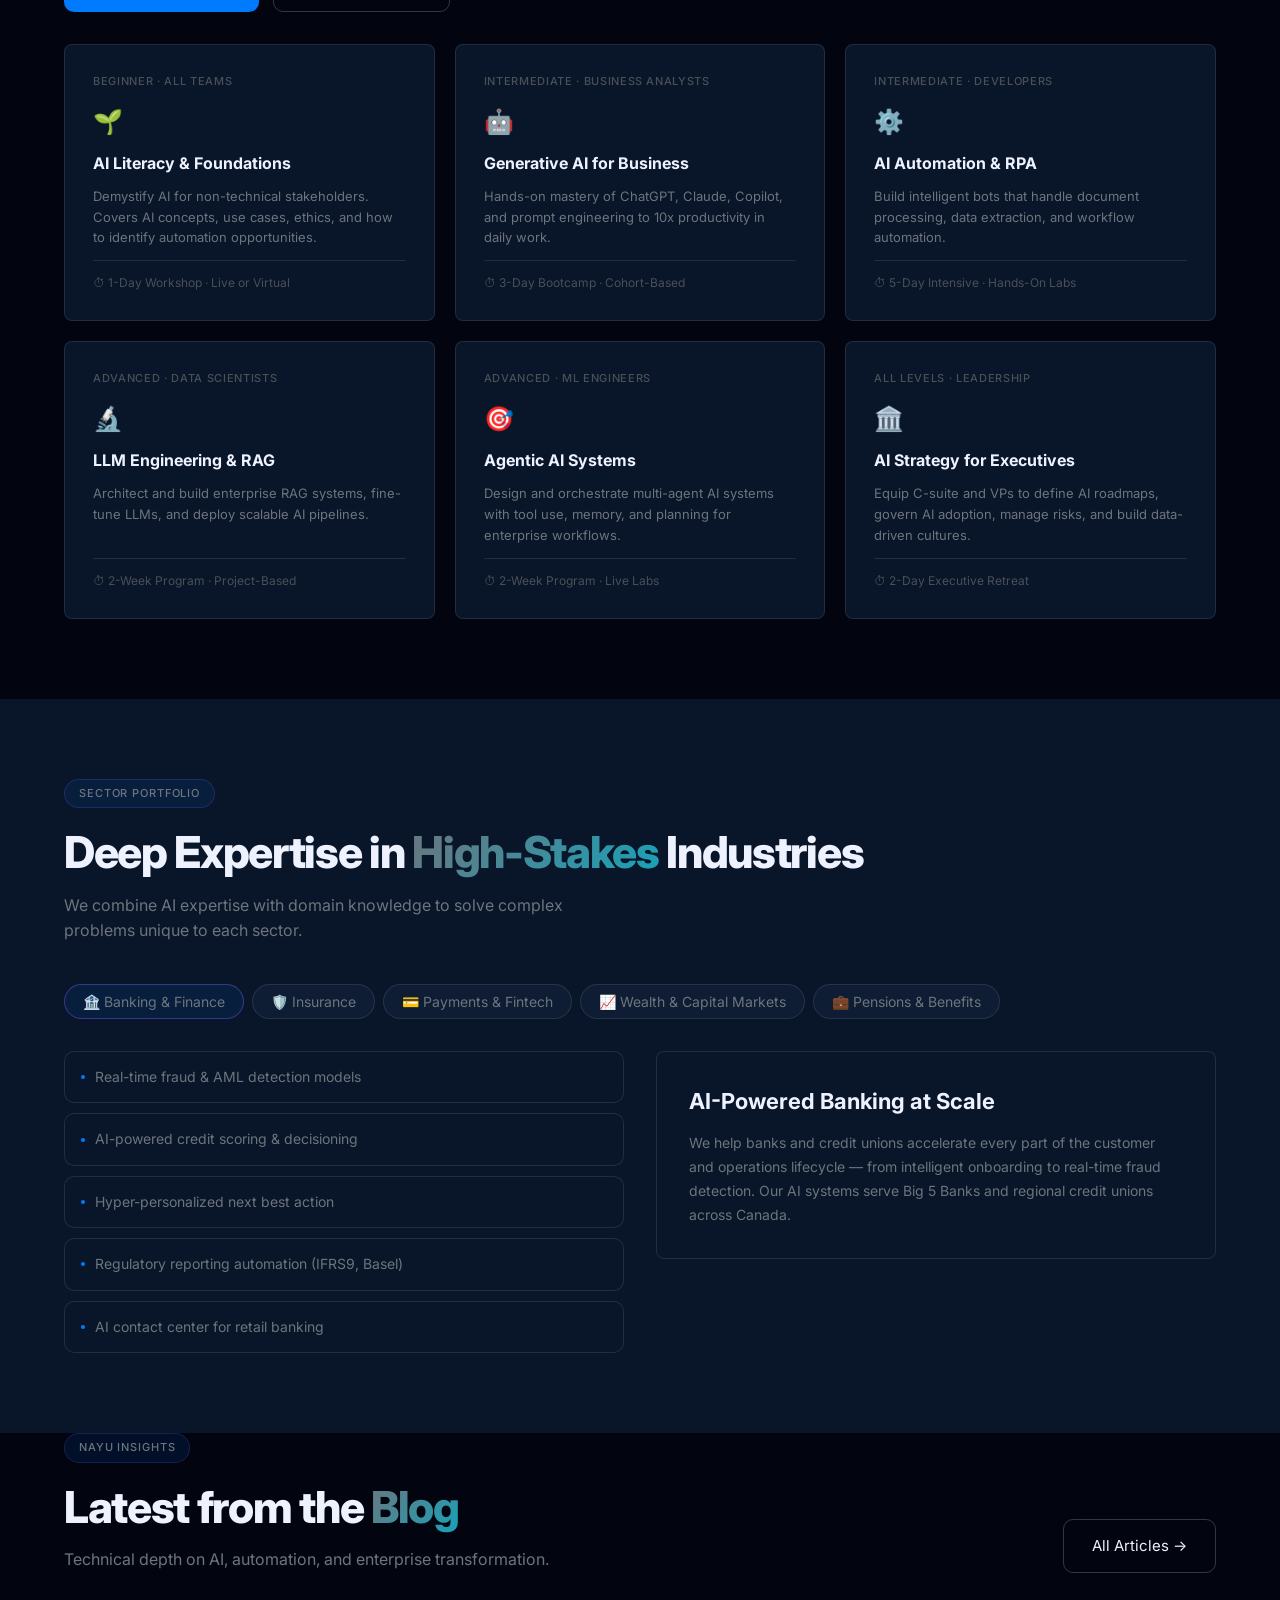
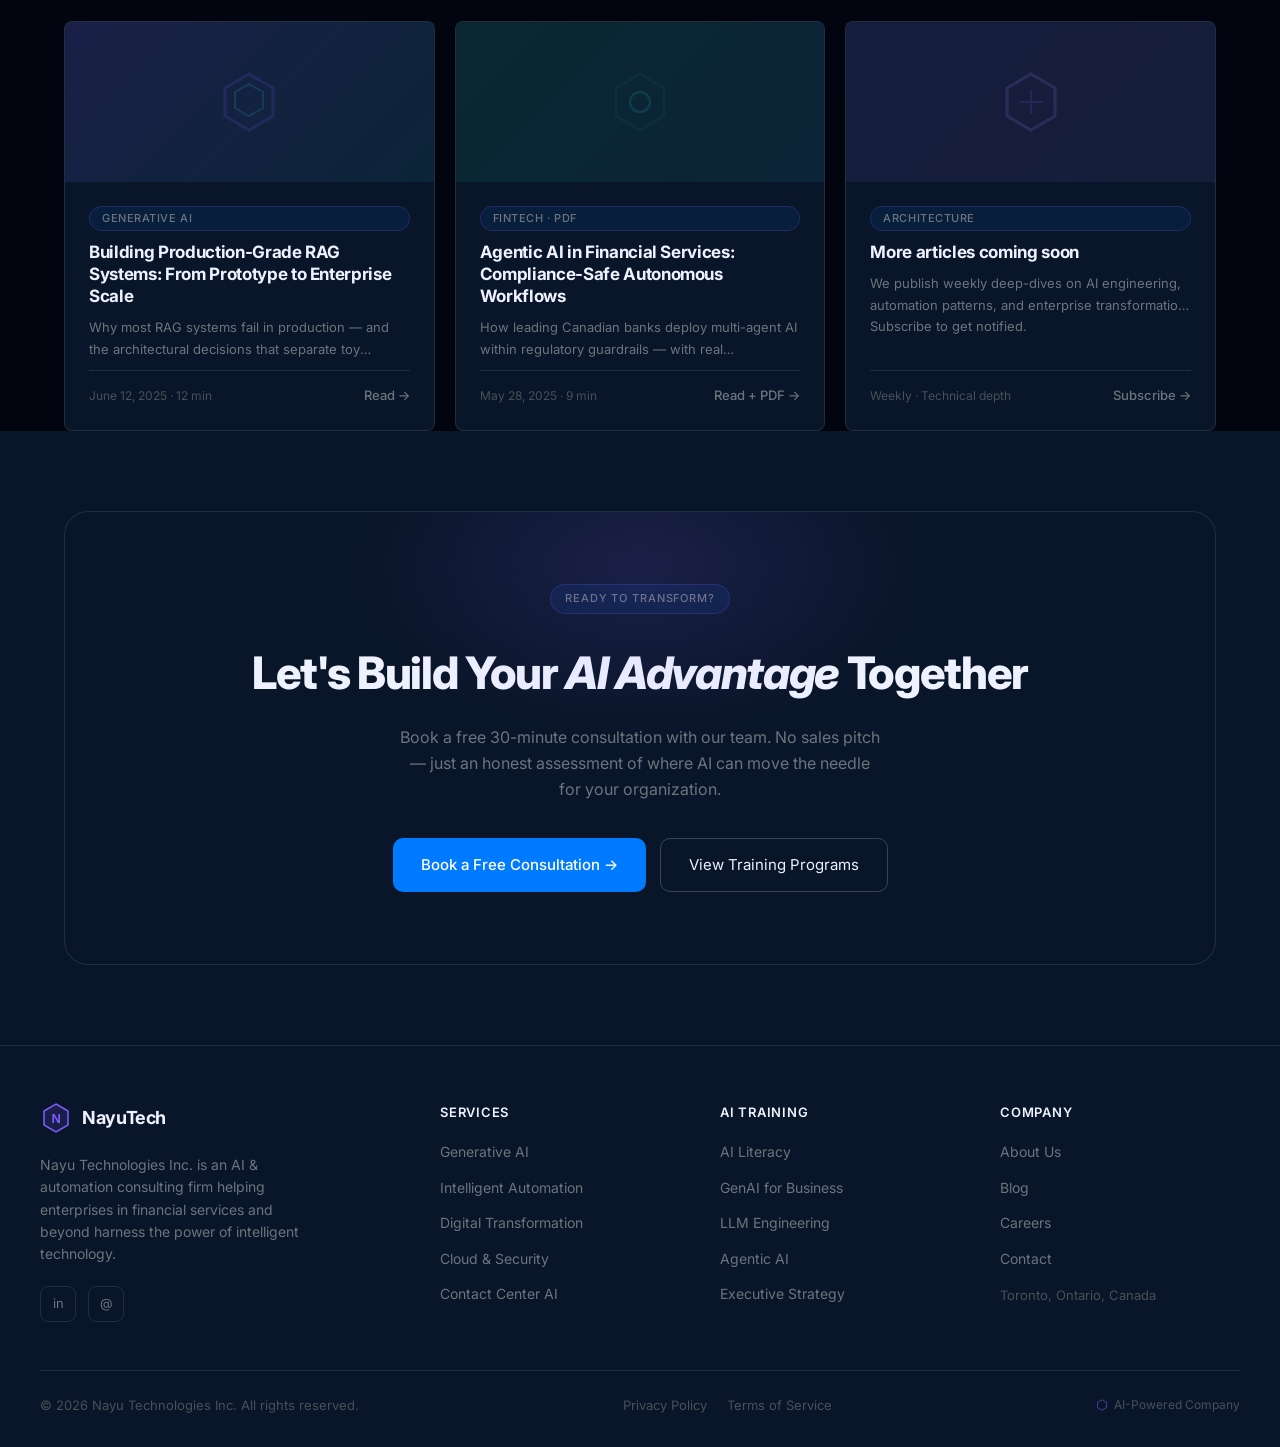
==== commit 79efcafa: "commit changes-21stApril" ====
--- a/index.html
+++ b/index.html
@@ -44,7 +44,7 @@
     "contactPoint": {
       "@type": "ContactPoint",
       "contactType": "customer service",
-      "url": "https://www.nayutechnologies.com/pages/contact.html"
+      "url": "https://www.nayutechnologies.com/contact-us"
     },
     "sameAs": [
       "https://www.linkedin.com/company/nayutech"
@@ -53,7 +53,7 @@
   </script>
 
   <link rel="preconnect" href="https://fonts.googleapis.com" />
-  <link href="https://fonts.googleapis.com/css2?family=Syne:wght@400;600;700;800&family=DM+Sans:ital,wght@0,300;0,400;0,500;1,400&display=swap" rel="stylesheet" />
+  <link href="https://fonts.googleapis.com/css2?family=Inter:wght@300;400;500;600;700;800&display=swap" rel="stylesheet" />
 
   <style>
     /* ═══════════════════════════════════════════
@@ -65,21 +65,21 @@
       --bg:       #020510;
       --bg2:      #091528;
       --bg3:      #0e1c34;
-      --card:     #13131c;
-      --border:   rgba(255,255,255,0.16);
-      --border-h: rgba(255,255,255,0.35);
-      --accent:   #ffb500;
-      --accent2:  #7b61ff;
-      --cyan:     #22d3ee;
+      --card:     #091528;
+      --border:   rgba(255,255,255,0.1);
+      --border-h: rgba(255,255,255,0.2);
+      --accent:   #007bff;
+      --accent2:  #6c757d;
+      --cyan:     #17a2b8;
       --text:     #eef2ff;
-      --muted:    #cbd6ff;
-      --muted2:   #7a8fb8;
-      --tag-bg:   rgba(255,181,0,0.12);
-      --tag-text: #ffb500;
-      --font-head: 'Syne', sans-serif;
-      --font-body: 'DM Sans', sans-serif;
-      --radius: 14px;
-      --section-gap: 120px;
+      --muted:    #6c757d;
+      --muted2:   #495057;
+      --tag-bg:   rgba(0,123,255,0.1);
+      --tag-text: #007bff;
+      --font-head: 'Inter', sans-serif;
+      --font-body: 'Inter', sans-serif;
+      --radius: 8px;
+      --section-gap: 80px;
     }
 
     html { scroll-behavior: smooth; }
@@ -89,7 +89,7 @@
       color: var(--text);
       font-family: var(--font-body);
       font-size: 16px;
-      line-height: 1.85;
+      line-height: 1.6;
     }
 
     body::before {
@@ -582,9 +582,9 @@
       <li><a href="#services">Services</a></li>
       <li><a href="#training">AI Training</a></li>
       <li><a href="#sectors">Sectors</a></li>
-      <li><a href="pages/about.html">About</a></li>
-      <li><a href="pages/blog.html">Blog</a></li>
-      <li><a href="pages/contact.html" class="nav-cta">Get Started →</a></li>
+      <li><a href="./about.html" class="active">About</a></li>
+      <li><a href="#blogs">Blog</a></li>
+      <li><a href="./contact-us.html" class="nav-cta">Get Started →</a></li>
     </ul>
     <button class="nav-hamburger" onclick="toggleMobileMenu()">☰</button>
   </div>
@@ -595,9 +595,9 @@
   <a href="#services"       onclick="closeMobileMenu()">Services</a>
   <a href="#training"       onclick="closeMobileMenu()">AI Training</a>
   <a href="#sectors"        onclick="closeMobileMenu()">Sectors</a>
-  <a href="pages/about.html"          onclick="closeMobileMenu()">About</a>
-  <a href="pages/blog.html" onclick="closeMobileMenu()">Blog</a>
-  <a href="pages/contact.html" onclick="closeMobileMenu()" style="color:var(--accent2)">Get Started →</a>
+  <a href="./about.html"          onclick="closeMobileMenu()">About</a>
+  <a href="#blogs"          onclick="closeMobileMenu()">Blog</a>
+  <a href="./contact-us.html"       onclick="closeMobileMenu()" style="color:var(--accent2)">Get Started →</a>
 </div>
 
 <!-- ═══════════════════════════════════════════
@@ -609,7 +609,7 @@
     <h1>Enterprise AI, innovative IT services,<br>and strategic consulting <em>for modern business.</em></h1>
     <p class="hero-sub">Nayu Technologies empowers enterprises with innovative AI, intelligent automation, and enterprise IT services — delivering measurable digital transformation from pilot to production.</p>
     <div class="hero-ctas">
-      <a href="pages/contact.html" class="btn-primary">Start Your AI Journey →</a>
+      <a href="./contact-us.html" class="btn-primary">Start Your AI Journey →</a>
       <a href="#services" class="btn-ghost">Explore Services</a>
     </div>
 
@@ -797,8 +797,8 @@
       </div>
     </div>
     <div style="display:flex;gap:14px;margin-bottom:32px;flex-wrap:wrap;">
-      <a href="pages/contact.html" class="btn-primary">Enroll Your Team →</a>
-      <a href="pages/training.html" class="btn-ghost">View Curriculum</a>
+      <a href="./contact-us.html" class="btn-primary">Enroll Your Team →</a>
+      <a href="#training" class="btn-ghost">View Curriculum</a>
     </div>
     <div class="training-grid">
       <div class="training-card">
@@ -935,60 +935,11 @@
   </div>
 </section>
 
-<!-- ═══════════════════════════════════════════
-     TESTIMONIALS  ← NEW SECTION
-═══════════════════════════════════════════ -->
-<section id="testimonials">
-  <div class="container">
-    <div class="section-eyebrow">Client Voices</div>
-    <h2 class="section-title">What Our <em>Clients Say</em></h2>
-    <p class="section-sub">From Big 5 Banks to leading insurers — real outcomes, real impact.</p>
-    <div class="testimonials-grid">
-
-      <div class="testimonial-card">
-        <div class="testimonial-stars">★★★★★</div>
-        <p class="testimonial-quote">"Nayu delivered a production-grade RAG system in 10 weeks that replaced a $2M vendor contract. Their team understood our compliance requirements from day one — no hand-holding needed."</p>
-        <div class="testimonial-author">
-          <div class="author-avatar">VP</div>
-          <div class="author-info">
-            <div class="name">VP of Digital Innovation</div>
-            <div class="role">Big 5 Canadian Bank</div>
-          </div>
-        </div>
-      </div>
-
-      <div class="testimonial-card">
-        <div class="testimonial-stars">★★★★★</div>
-        <p class="testimonial-quote">"The AI underwriting model Nayu built cut our decisioning time from 3 days to 4 hours, with a measurable reduction in loss ratio in the first quarter. Exceptional technical depth."</p>
-        <div class="testimonial-author">
-          <div class="author-avatar">CTO</div>
-          <div class="author-info">
-            <div class="name">Chief Technology Officer</div>
-            <div class="role">Leading Canadian Insurer</div>
-          </div>
-        </div>
-      </div>
-
-      <div class="testimonial-card">
-        <div class="testimonial-stars">★★★★★</div>
-        <p class="testimonial-quote">"We enrolled 200 employees in Nayu's GenAI for Business bootcamp. The practical, no-fluff approach meant teams were shipping AI-assisted workflows by week two. Remarkable ROI."</p>
-        <div class="testimonial-author">
-          <div class="author-avatar">HR</div>
-          <div class="author-info">
-            <div class="name">Chief People Officer</div>
-            <div class="role">Fortune 500 Financial Services</div>
-          </div>
-        </div>
-      </div>
-
-    </div>
-  </div>
-</section>
 
 <!-- ═══════════════════════════════════════════
      BLOG PREVIEW  ← NEW SECTION
 ═══════════════════════════════════════════ -->
-<section id="blog-preview">
+<section id="blogs">
   <div class="container">
     <div class="blog-preview-header">
       <div>
@@ -996,11 +947,11 @@
         <h2 class="section-title">Latest from the <em>Blog</em></h2>
         <p class="section-sub">Technical depth on AI, automation, and enterprise transformation.</p>
       </div>
-      <a href="pages/blog.html" class="btn-ghost">All Articles →</a>
+      <a href="#blogs" class="btn-ghost">All Articles →</a>
     </div>
     <div class="blog-preview-grid">
 
-      <a href="pages/blog.html" class="blog-preview-card">
+      <a href="blogs.html" class="blog-preview-card">
         <div class="blog-preview-visual" style="background:linear-gradient(135deg,rgba(124,92,252,0.15),rgba(34,211,238,0.08));">
           <svg width="64" height="64" viewBox="0 0 32 32" fill="none">
             <polygon points="16,2 28,9 28,23 16,30 4,23 4,9" stroke="#7c5cfc" stroke-width="1.5"/>
@@ -1018,7 +969,7 @@
         </div>
       </a>
 
-      <a href="pages/blog.html" class="blog-preview-card">
+      <a href="blogs.html" class="blog-preview-card">
         <div class="blog-preview-visual" style="background:linear-gradient(135deg,rgba(15,110,86,0.2),rgba(34,211,238,0.08));">
           <svg width="64" height="64" viewBox="0 0 32 32" fill="none">
             <polygon points="16,2 28,9 28,23 16,30 4,23 4,9" stroke="#0f6e56" stroke-width="1.5"/>
@@ -1036,7 +987,7 @@
         </div>
       </a>
 
-      <a href="pages/blog.html" class="blog-preview-card">
+      <a href="blogs.html" class="blog-preview-card">
         <div class="blog-preview-visual" style="background:linear-gradient(135deg,rgba(124,92,252,0.1),rgba(167,139,250,0.08));">
           <svg width="64" height="64" viewBox="0 0 32 32" fill="none">
             <polygon points="16,2 28,9 28,23 16,30 4,23 4,9" stroke="#a78bfa" stroke-width="1.5"/>
@@ -1069,8 +1020,8 @@
       <h2>Let's Build Your <em>AI Advantage</em> Together</h2>
       <p>Book a free 30-minute consultation with our team. No sales pitch — just an honest assessment of where AI can move the needle for your organization.</p>
       <div class="cta-buttons">
-        <a href="pages/contact.html" class="btn-primary">Book a Free Consultation →</a>
-        <a href="pages/training.html" class="btn-ghost">View Training Programs</a>
+        <a href="./contact-us.html" class="btn-primary">Book a Free Consultation →</a>
+        <a href="#training" class="btn-ghost">View Training Programs</a>
       </div>
     </div>
   </div>
@@ -1095,7 +1046,7 @@
         <p>Nayu Technologies Inc. is an AI & automation consulting firm helping enterprises in financial services and beyond harness the power of intelligent technology.</p>
         <div class="footer-socials">
           <a href="https://www.linkedin.com/company/nayutech" class="social-btn" target="_blank" rel="noopener">in</a>
-          <a href="pages/contact.html" class="social-btn" title="Contact us">@</a>
+          <a href="#contact-us" class="social-btn" title="Contact us">@</a>
         </div>
       </div>
       <div class="footer-col">
@@ -1111,29 +1062,29 @@
       <div class="footer-col">
         <h4>AI Training</h4>
         <ul>
-          <li><a href="pages/training.html">AI Literacy</a></li>
-          <li><a href="pages/training.html">GenAI for Business</a></li>
-          <li><a href="pages/training.html">LLM Engineering</a></li>
-          <li><a href="pages/training.html">Agentic AI</a></li>
-          <li><a href="pages/training.html">Executive Strategy</a></li>
+          <li><a href="#training">AI Literacy</a></li>
+          <li><a href="#training">GenAI for Business</a></li>
+          <li><a href="#training">LLM Engineering</a></li>
+          <li><a href="#training">Agentic AI</a></li>
+          <li><a href="#training">Executive Strategy</a></li>
         </ul>
       </div>
       <div class="footer-col">
         <h4>Company</h4>
         <ul>
-          <li><a href="pages/about.html">About Us</a></li>
-          <li><a href="pages/blog.html">Blog</a></li><!-- FIXED: was pointing to training.html -->
-          <li><a href="pages/contact.html">Careers</a></li>
-          <li><a href="pages/contact.html">Contact</a></li>
+          <li><a href="#about">About Us</a></li>
+          <li><a href="#blogs">Blog</a></li><!-- FIXED: was pointing to training.html -->
+          <li><a href="./contact-us.html">Careers</a></li>
+          <li><a href="./contact-us.html">Contact</a></li>
           <li><p style="color:var(--muted2);font-size:13px;margin-top:4px;">Toronto, Ontario, Canada</p></li>
         </ul>
       </div>
     </div>
     <div class="footer-bottom">
-      <p>© 2025 Nayu Technologies Inc. All rights reserved.</p>
+      <p>© 2026 Nayu Technologies Inc. All rights reserved.</p>
       <div class="footer-bottom-links">
-        <a href="pages/contact.html">Privacy Policy</a>
-        <a href="pages/contact.html">Terms of Service</a>
+        <a href="./contact-us.html">Privacy Policy</a>
+        <a href="./contact-us.html">Terms of Service</a>
       </div>
       <div class="footer-ai-badge">
         <svg width="12" height="12" viewBox="0 0 32 32" fill="none">
